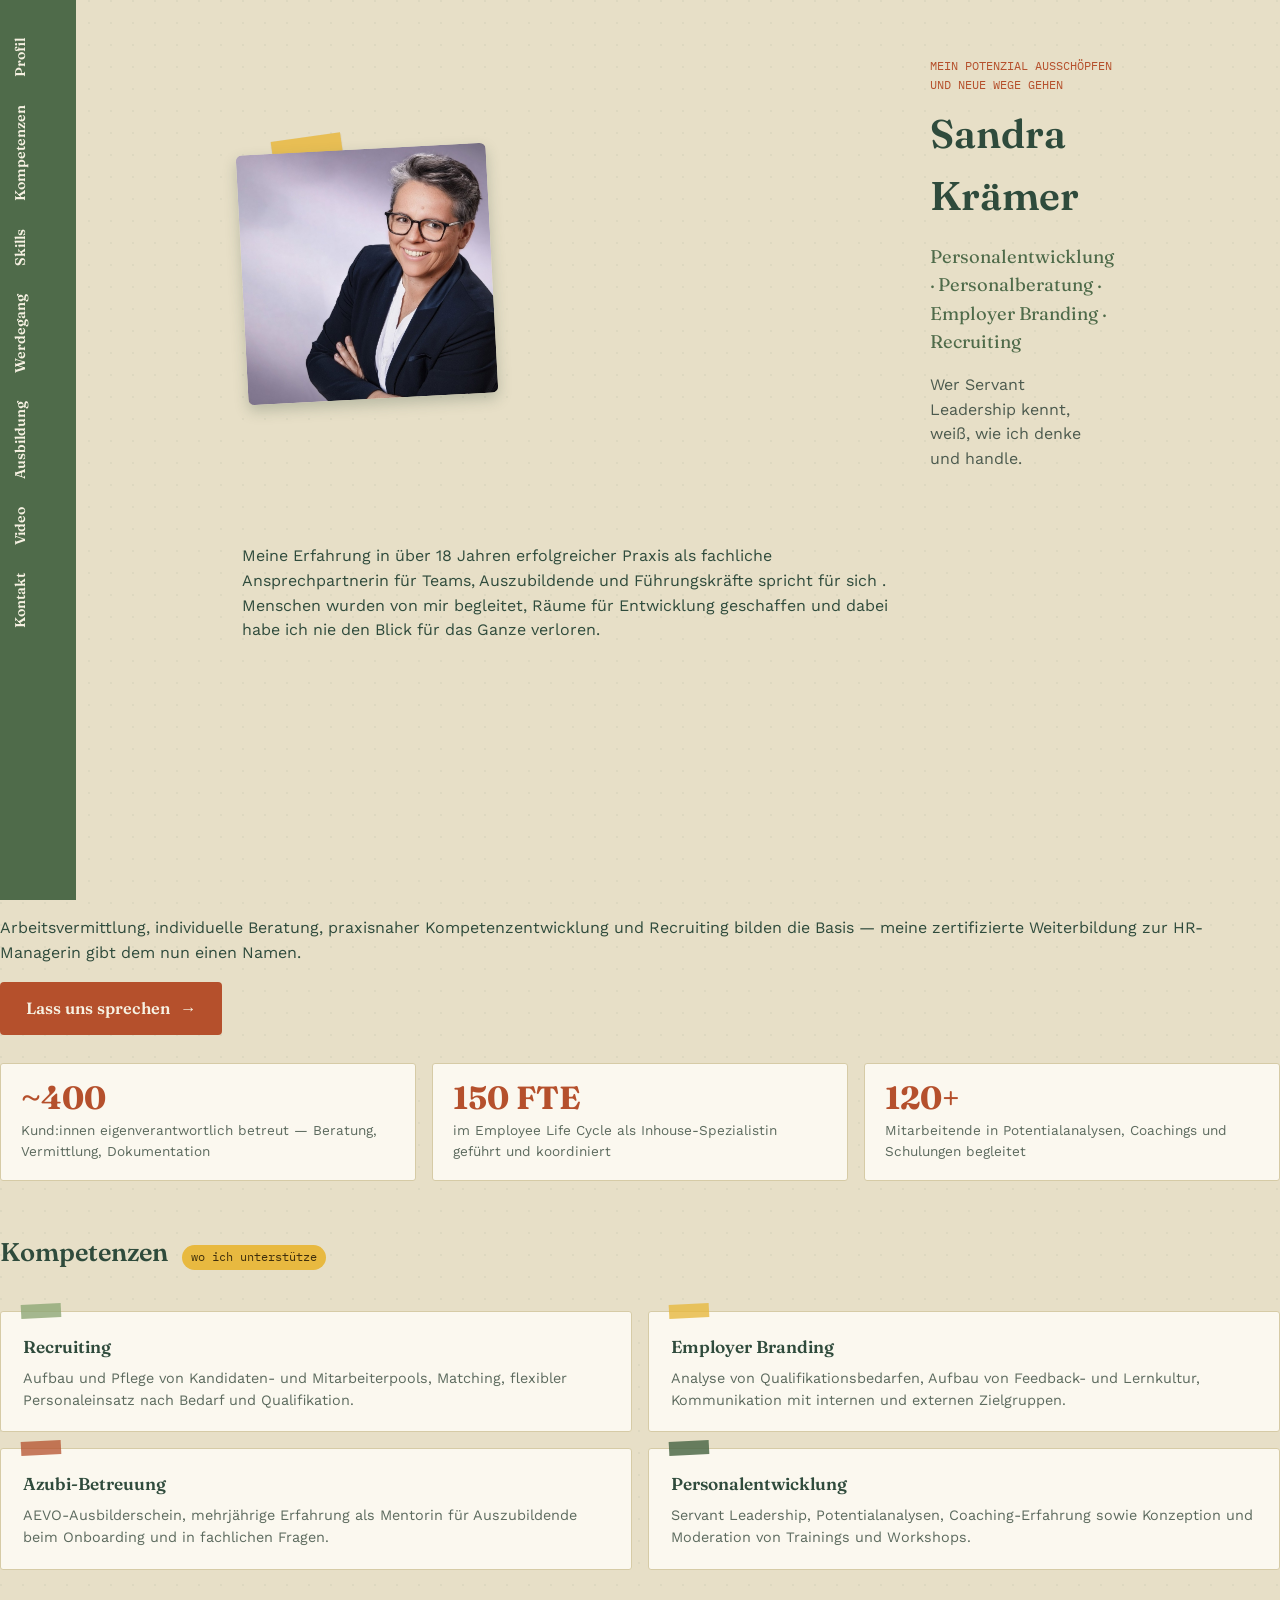
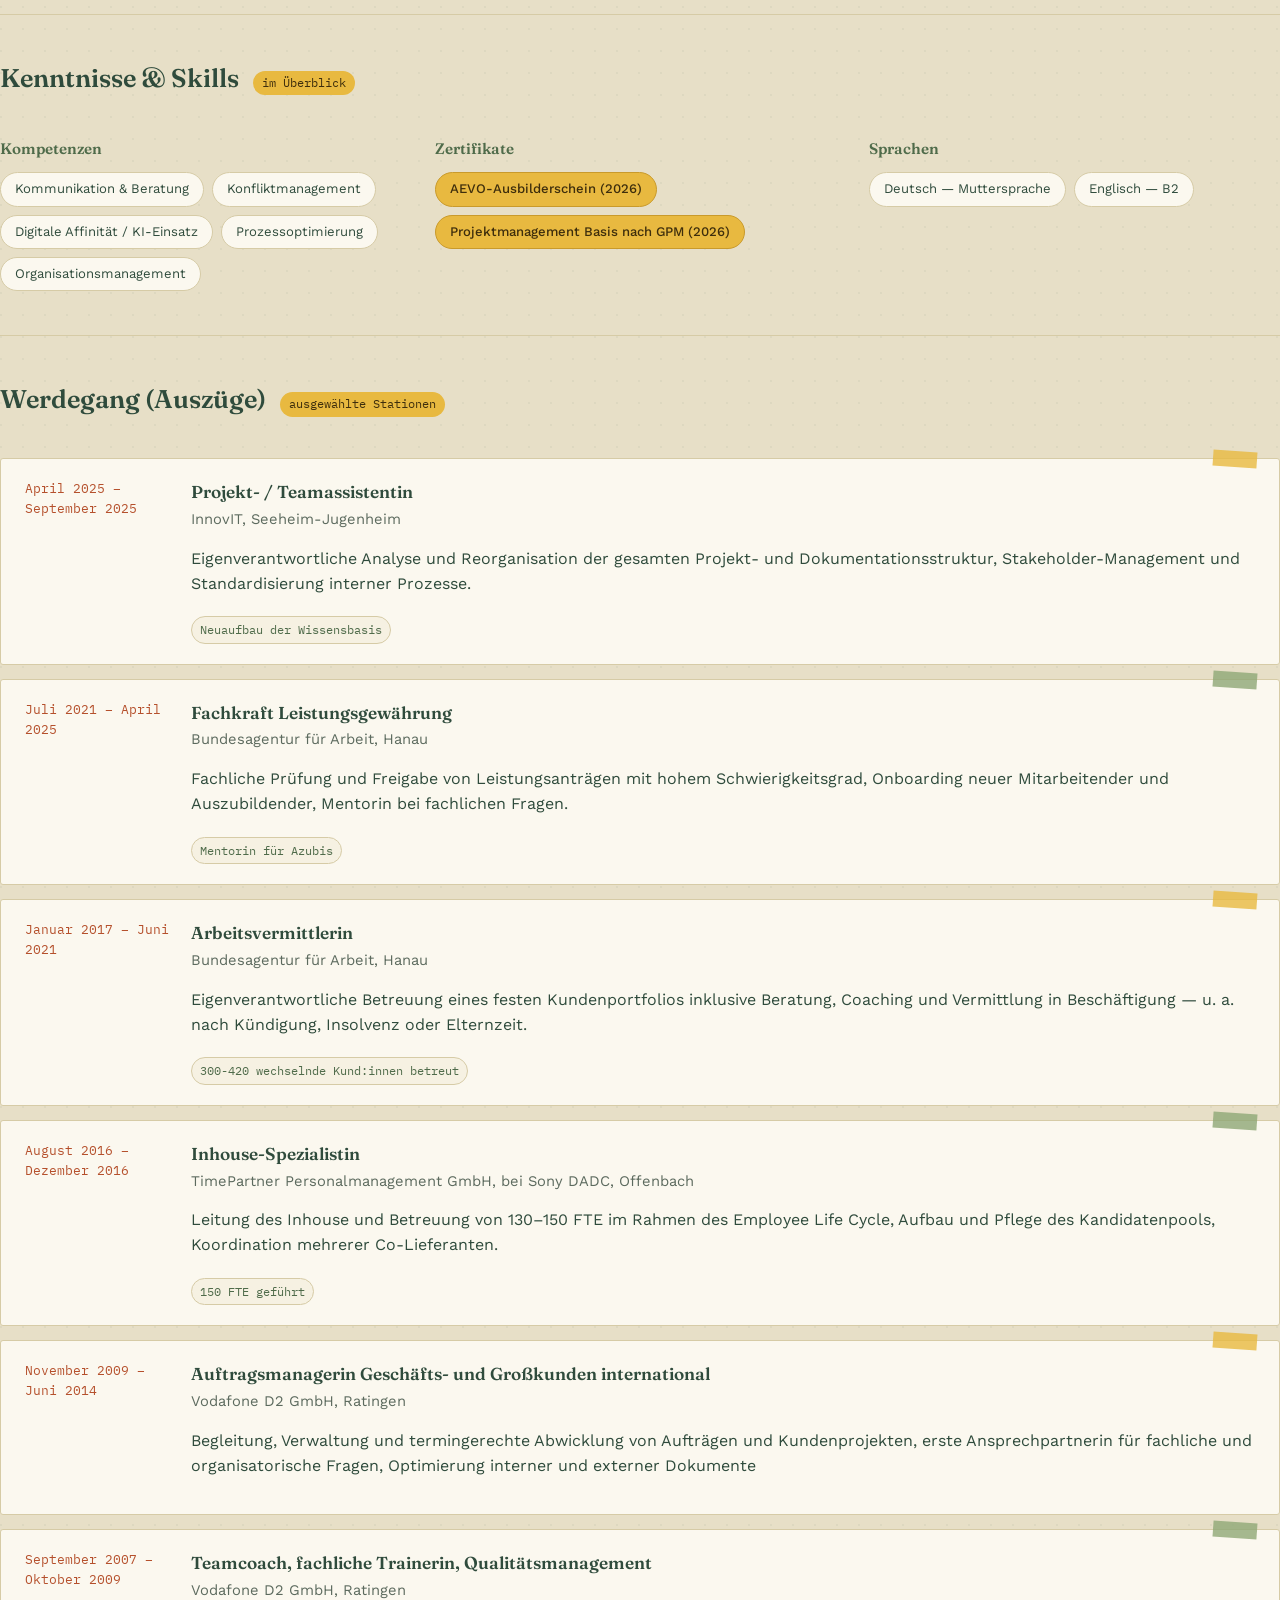
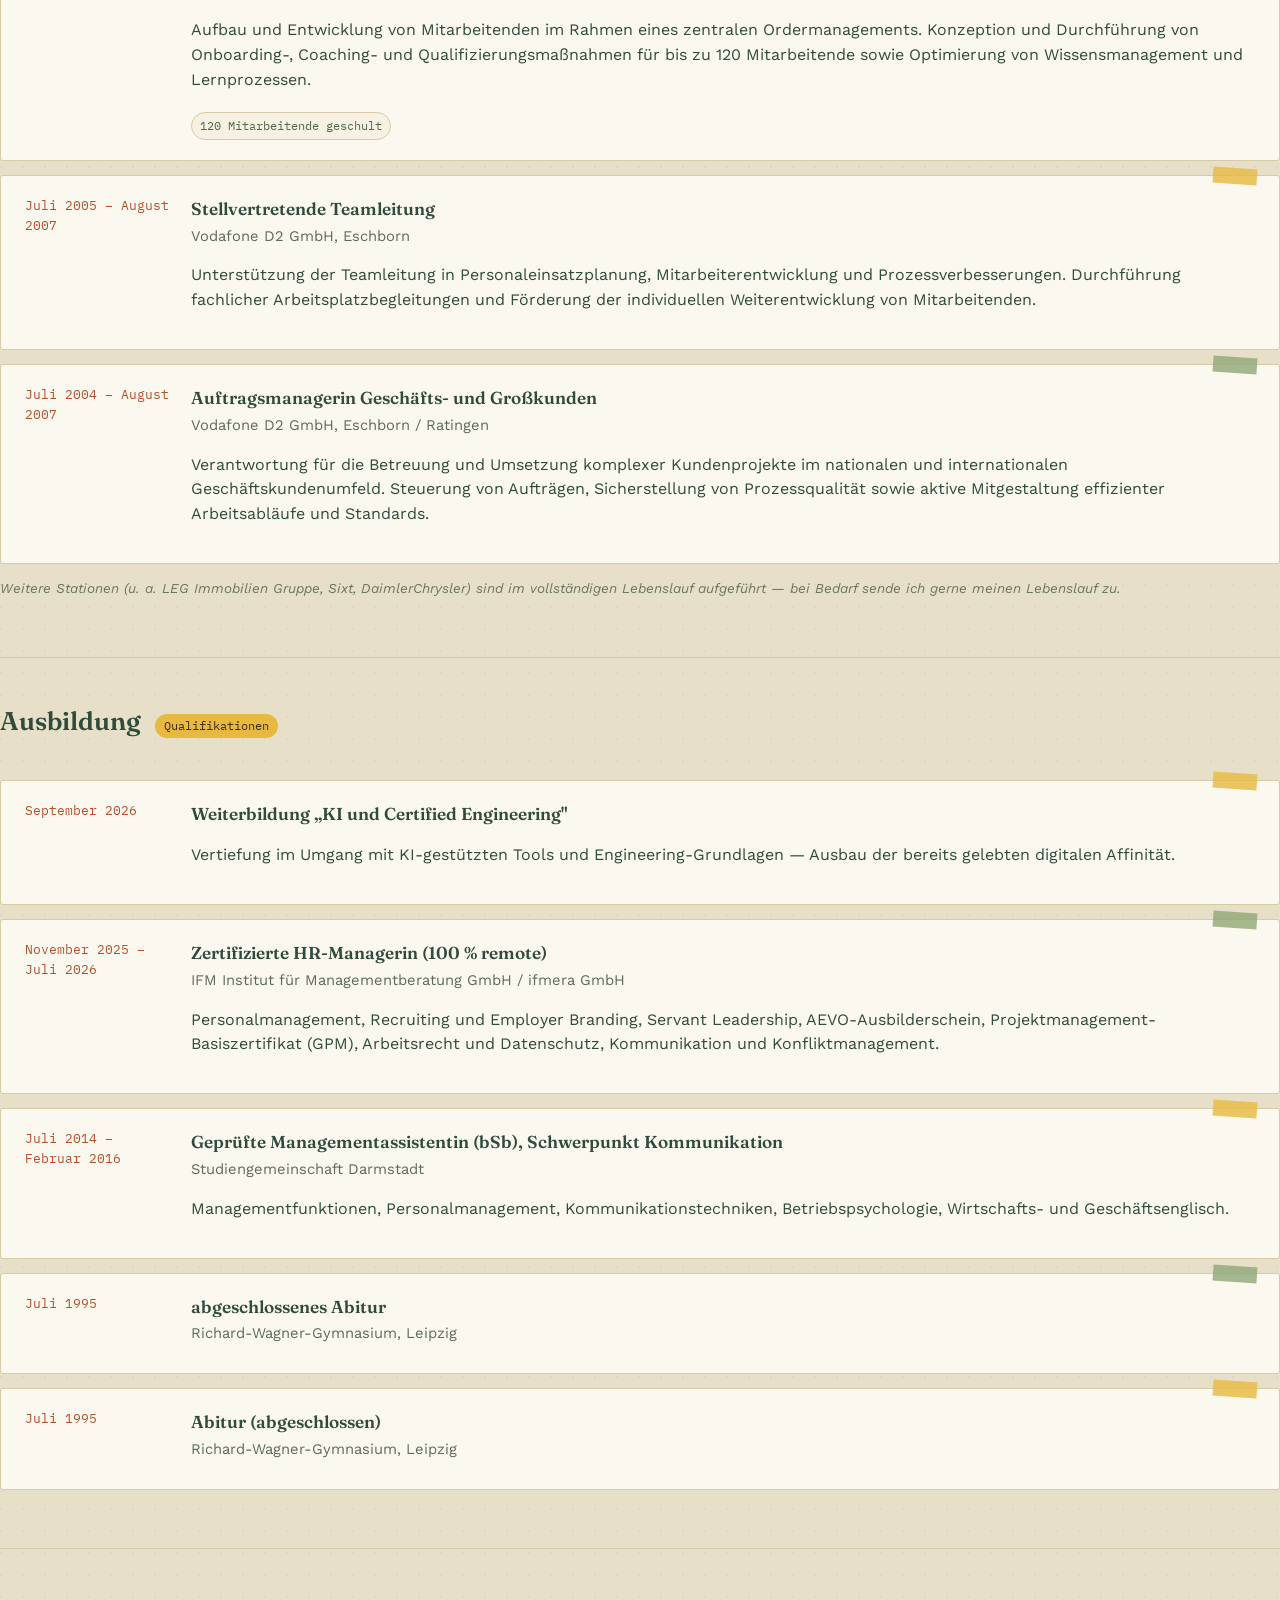
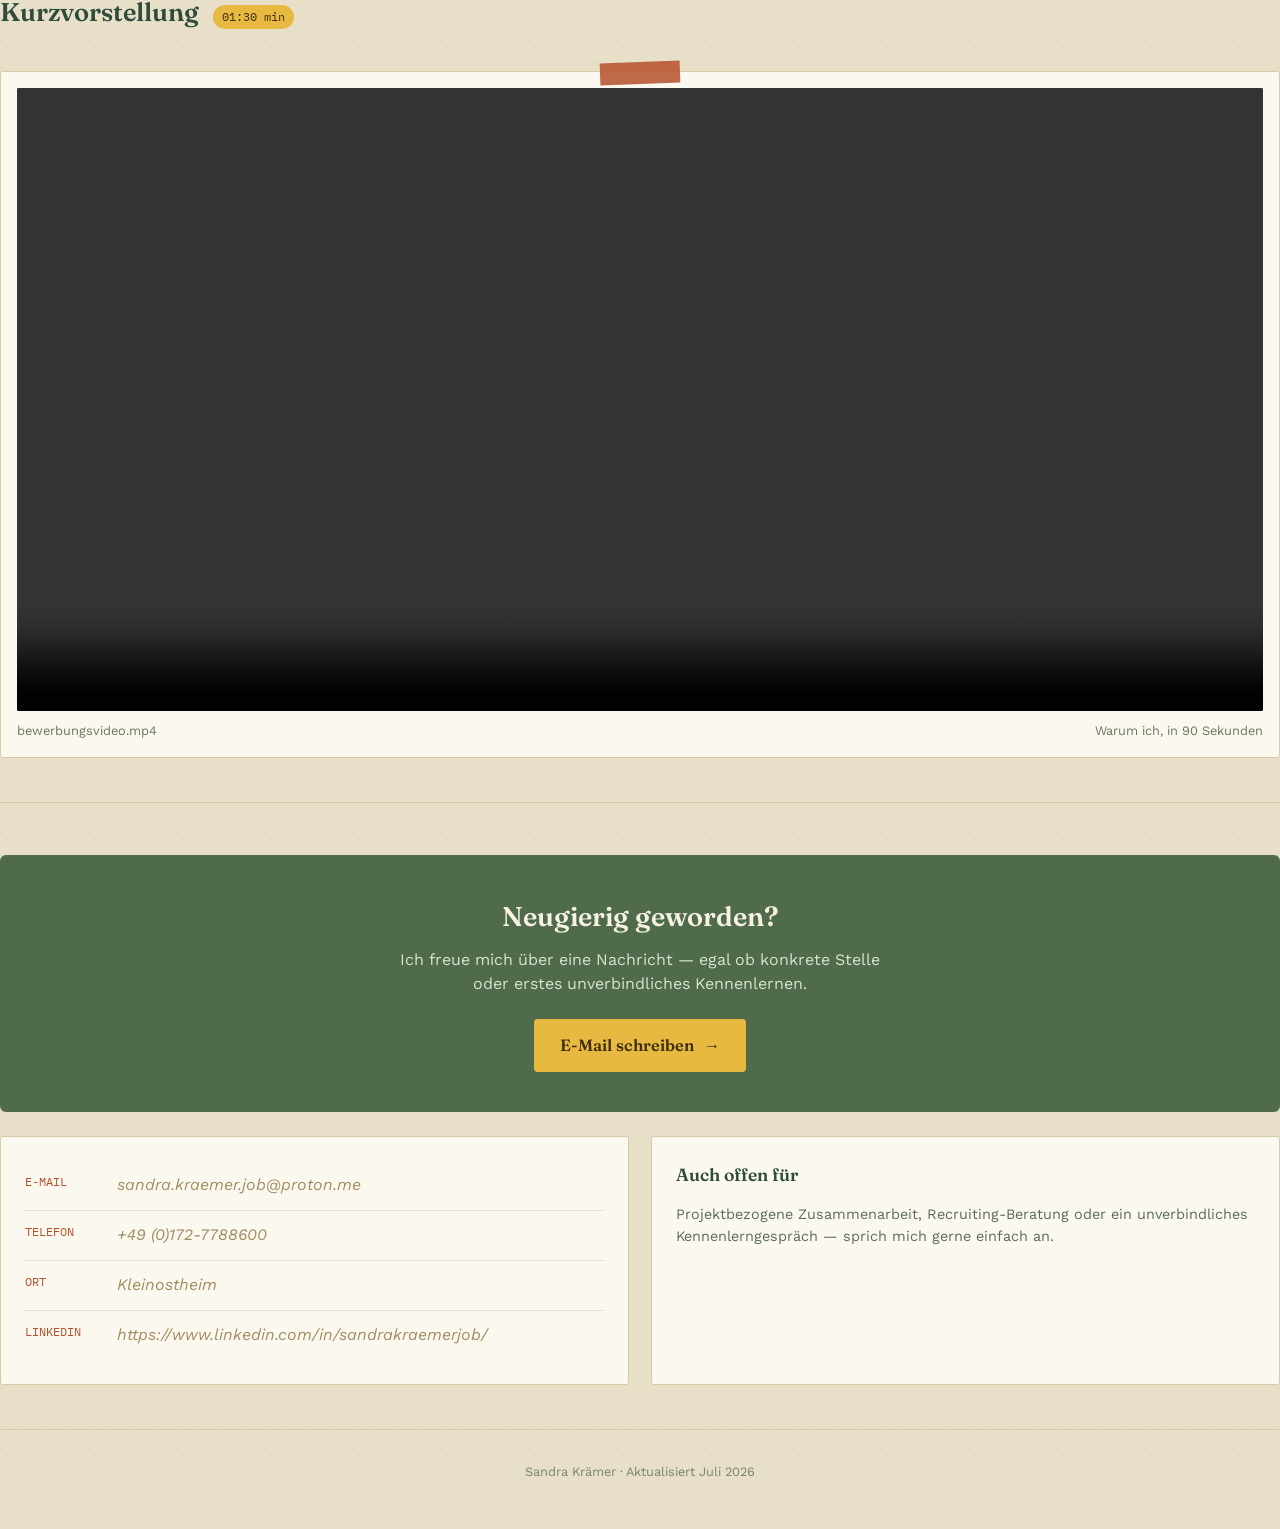
==== index.html @ 9c1e82e3 "Fix duplicate paragraph in index.html Removed duplicate paragraph about Servant Leadership." ====
<!DOCTYPE html>
<html lang="de">
<head>
<meta charset="UTF-8">
<meta name="viewport" content="width=device-width, initial-scale=1.0">
<title>Sandra Krämer — Recruiting & Employer Branding</title>
<!--
  ANLEITUNG ZUM ANPASSEN
  ======================
  1. Suche nach "Sandra Kr." und ersetze es durch deinen vollständigen Namen (im Lebenslauf stand nur der Kurzname aus den Dateieigenschaften).
  2. Suche nach [PLATZHALTER] Kommentaren — dort fehlen Angaben, die im Lebenslauf nicht enthalten waren (E-Mail, Telefon, Ort, LinkedIn).
  3. Dein Foto: ersetze im Abschnitt "FOTO" das Kürzel-Oval durch <img src="foto.jpg"> und lade dein Foto ins Repo hoch.
  4. Dein Video: lege eine Datei "bewerbungsvideo.mp4" im selben Ordner an und verlinke sie im Abschnitt "VIDEO".
  5. Werdegang/Ausbildung: aktuell sind die letzten Stationen eingetragen — ergänze/kürze nach Bedarf,
     Kopiervorlage ist der jeweils letzte <div class="entry">-Block.
-->
<link rel="preconnect" href="https://fonts.googleapis.com">
<link rel="preconnect" href="https://fonts.gstatic.com" crossorigin>
<link href="https://fonts.googleapis.com/css2?family=Fraunces:opsz,wght@9..144,500;9..144,600;9..144,700;9..144,800&family=Work+Sans:wght@400;500;600&family=IBM+Plex+Mono:wght@400;500&display=swap" rel="stylesheet">
<style>
  :root{
    --beige: #E7DFC7;
    --beige-light: #F6F1E2;
    --card: #FBF8EF;
    --ink: #2F4B3C;
    --green: #4F6B4A;
    --moss: #8FA876;
    --yellow: #E8B940;
    --yellow-dark: #C99A2B;
    --rust: #B5502C;
    --line: #D6CBA6;
    --radius: 3px;
  }
  *{box-sizing:border-box;}
  html{scroll-behavior:smooth;}
  @media (prefers-reduced-motion: reduce){
    html{scroll-behavior:auto;}
    *{animation-duration:0.01ms !important; transition-duration:0.01ms !important;}
  }
  body{
    margin:0;
    background:var(--beige);
    color:var(--ink);
    font-family:'Work Sans', sans-serif;
    line-height:1.55;
    background-image:radial-gradient(circle at 1px 1px, rgba(47,75,60,0.05) 1px, transparent 0);
    background-size:22px 22px;
  }
  h1,h2,h3{ font-family:'Fraunces', serif; margin:0 0 0.4em 0; font-weight:600; }
  .mono{ font-family:'IBM Plex Mono', monospace; letter-spacing:0.02em; }
  a{ color:var(--green); }
  :focus-visible{ outline:3px solid var(--yellow-dark); outline-offset:2px; }

  .layout{ display:grid; grid-template-columns:76px 1fr; min-height:100vh; }
  @media (max-width:720px){
    .layout{ grid-template-columns:1fr; }
    .sidenav{ flex-direction:row; writing-mode:horizontal-tb; width:100%; height:auto; padding:12px 16px; overflow-x:auto; position:static;}
    .sidenav a{ writing-mode:horizontal-tb; padding:8px 14px; }
  }

  .sidenav{
    background:var(--green); display:flex; flex-direction:column; align-items:stretch;
    padding:24px 0; position:sticky; top:0; height:100vh;
  }
  .sidenav a{
    writing-mode:vertical-rl; text-orientation:mixed; transform:rotate(180deg);
    color:var(--beige-light); text-decoration:none; font-family:'Fraunces', serif;
    font-weight:600; font-size:0.88rem; padding:14px 10px; border-left:4px solid transparent;
    transition:border-color 0.15s ease, background 0.15s ease;
  }
  .sidenav a:hover{ border-left-color:var(--yellow); background:rgba(255,255,255,0.06); }

  main{ max-width:920px; margin:0 auto; padding:0 24px; }

  /* ===== HERO ===== */
  .hero{
    padding:56px 0 36px 0; display:grid; grid-template-columns:auto 1fr; gap:36px;
    align-items:center; position:relative;
  }
  .photo-wrap{ position:relative; flex-shrink:0; }
  .avatar{
    width:250px; height:250px; border-radius:6px;
    background:linear-gradient(135deg, var(--moss), var(--green)); color:var(--beige-light);
    display:flex; align-items:center; justify-content:center; font-family:'Fraunces', serif;
    font-size:2.1rem; font-weight:700; box-shadow:0 6px 14px rgba(47,75,60,0.25); transform:rotate(-3deg);
  }
  .tape{
    position:absolute; width:70px; height:24px; background:var(--yellow); opacity:0.85;
    top:-12px; left:30px; transform:rotate(-8deg); box-shadow:0 1px 2px rgba(0,0,0,0.15);
  }
  .hero-text .eyebrow{
    font-family:'IBM Plex Mono', monospace; font-size:0.78rem; text-transform:uppercase;
    color:var(--rust); display:block; margin-bottom:8px;
  }
  .hero-text h1{ font-size:2.5rem; color:var(--ink); }
  .hero-text .role{
    font-family:'Fraunces', serif; font-size:1.15rem; color:var(--green); margin-bottom:10px;
  }
  .hero-text p{ max-width:52ch; color:#4C5A4E; margin-bottom:20px; }

  .cta-btn{
    display:inline-flex; align-items:center; gap:10px;
    background:var(--rust); color:var(--beige-light); text-decoration:none;
    padding:14px 26px; border-radius:4px; font-weight:600; font-family:'Fraunces', serif;
    font-size:1.02rem; transition:background 0.15s ease, transform 0.15s ease;
  }
  .cta-btn:hover{ background:#96401F; transform:translateY(-2px); }
  .cta-btn .arrow{ transition:transform 0.15s ease; }
  .cta-btn:hover .arrow{ transform:translateX(3px); }

  /* ===== HIGHLIGHT STRIP ===== */
  .highlights{
    display:grid; grid-template-columns:repeat(3,1fr); gap:16px;
    padding:28px 0 8px 0;
  }
  @media (max-width:640px){ .highlights{ grid-template-columns:1fr; } }
  .highlight{
    background:var(--card); border:1px solid var(--line); border-radius:var(--radius);
    padding:18px 20px; text-align:left;
  }
  .highlight .num{
    font-family:'Fraunces', serif; font-size:2rem; font-weight:700; color:var(--rust); line-height:1;
  }
  .highlight .desc{ font-size:0.85rem; color:#5C6A5E; margin-top:6px; }

  section{ padding:44px 0; border-top:1px solid var(--line); }
  section:first-of-type{ border-top:none; }
  .section-head{ display:flex; align-items:baseline; gap:14px; margin-bottom:28px; }
  .section-head h2{ font-size:1.6rem; color:var(--ink); }
  .section-head .tag{
    font-family:'IBM Plex Mono', monospace; font-size:0.75rem; background:var(--yellow);
    color:#3E2E0C; padding:3px 9px; border-radius:20px;
  }

  /* ===== KOMPETENZEN ===== */
  .kompetenz-grid{ display:grid; grid-template-columns:repeat(2,1fr); gap:16px; }
  @media (max-width:640px){ .kompetenz-grid{ grid-template-columns:1fr; } }
  .komp-card{
    background:var(--card); border:1px solid var(--line); border-radius:var(--radius);
    padding:22px 22px 20px 22px; position:relative;
  }
  .komp-card::before{
    content:""; position:absolute; top:-8px; left:20px; width:40px; height:14px;
    background:var(--moss); opacity:0.8; transform:rotate(-3deg);
  }
  .komp-card:nth-child(2)::before{ background:var(--yellow); }
  .komp-card:nth-child(3)::before{ background:var(--rust); opacity:0.75; }
  .komp-card:nth-child(4)::before{ background:var(--green); opacity:0.85; }
  .komp-card h3{ font-size:1.08rem; color:var(--ink); margin-bottom:6px; }
  .komp-card p{ font-size:0.9rem; color:#5C6A5E; margin:0; }

  /* ===== SKILLS ===== */
  .skills-grid{ display:grid; grid-template-columns:repeat(3,1fr); gap:24px; }
  @media (max-width:720px){ .skills-grid{ grid-template-columns:1fr; } }
  .skills-col-title{
    font-size:0.95rem; color:var(--green); margin-bottom:12px;
  }
  .pill-row{ display:flex; flex-wrap:wrap; gap:8px; }
  .pill{
    background:var(--card); border:1px solid var(--line); border-radius:20px;
    padding:6px 14px; font-size:0.82rem; color:var(--ink);
  }
  .pill-accent{
    background:var(--yellow); border-color:var(--yellow-dark); color:#3E2E0C; font-weight:500;
  }

  /* ===== WERDEGANG / AUSBILDUNG ===== */
  .entry{
    background:var(--card); border:1px solid var(--line); border-radius:var(--radius);
    padding:20px 24px; margin-bottom:14px; position:relative;
    display:grid; grid-template-columns:150px 1fr; gap:16px;
  }
  .entry::before{
    content:""; position:absolute; top:-8px; right:22px; width:44px; height:16px;
    background:var(--moss); opacity:0.8; transform:rotate(4deg);
  }
  .entry:nth-child(even)::before{ background:var(--yellow); }
  .entry .date{ font-family:'IBM Plex Mono', monospace; font-size:0.8rem; color:var(--rust); }
  .entry h3{ font-size:1.08rem; margin-bottom:2px; color:var(--ink); }
  .entry .place{ color:#5C6A5E; font-size:0.92rem; margin-bottom:8px; }
  .entry .impact{
    display:inline-block; margin-top:4px; font-family:'IBM Plex Mono', monospace;
    font-size:0.78rem; background:var(--beige-light); border:1px solid var(--line);
    padding:3px 8px; border-radius:20px; color:var(--green);
  }
  .werdegang-note{
    font-size:0.85rem; color:#6B7660; font-style:italic; margin-top:6px;
  }
  @media (max-width:560px){ .entry{ grid-template-columns:1fr; } }

  /* ===== VIDEO ===== */
  .video-frame{
    background:var(--card); border:1px solid var(--line); padding:16px;
    border-radius:var(--radius); position:relative;
  }
  .video-frame::before{
    content:""; position:absolute; top:-10px; left:50%; transform:translateX(-50%) rotate(-2deg);
    width:80px; height:22px; background:var(--rust); opacity:0.85;
  }
  .video-frame video{ width:100%; display:block; border-radius:2px; background:#20301F; }
  .video-caption{ display:flex; justify-content:space-between; font-size:0.8rem; color:#6B7660; margin-top:10px; }

  /* ===== CTA BANNER ===== */
  .cta-banner{
    background:var(--green); color:var(--beige-light); border-radius:6px;
    padding:40px 32px; text-align:center; margin:8px 0;
  }
  .cta-banner h2{ color:var(--beige-light); font-size:1.7rem; }
  .cta-banner p{ color:#D9E3D4; max-width:52ch; margin:0 auto 22px auto; }
  .cta-banner .cta-btn{ background:var(--yellow); color:#3E2E0C; }
  .cta-banner .cta-btn:hover{ background:var(--yellow-dark); }

  /* ===== KONTAKT ===== */
  .kontakt-wrap{ display:grid; grid-template-columns:1fr 1fr; gap:22px; }
  @media (max-width:640px){ .kontakt-wrap{ grid-template-columns:1fr; } }
  .kontakt-card{ background:var(--card); border:1px solid var(--line); padding:24px; border-radius:var(--radius); }
  .kontakt-list{ list-style:none; padding:0; margin:0; }
  .kontakt-list li{ display:flex; gap:12px; padding:12px 0; border-bottom:1px dotted var(--line); }
  .kontakt-list li:last-child{ border-bottom:none; }
  .kontakt-list .label{
    font-family:'IBM Plex Mono', monospace; font-size:0.72rem; color:var(--rust);
    text-transform:uppercase; min-width:80px;
  }
  .kontakt-list .fehlt{ color:#A08E60; font-style:italic; }

  footer{ text-align:center; padding:32px 24px 48px 24px; color:#7A8570; font-size:0.8rem; border-top:1px solid var(--line); }
</style>
</head>
<body>

<div class="layout">
  <nav class="sidenav">
    <a href="#profil">Profil</a>
    <a href="#kompetenzen">Kompetenzen</a>
    <a href="#skills">Skills</a>
    <a href="#werdegang">Werdegang</a>
    <a href="#ausbildung">Ausbildung</a>
    <a href="#video">Video</a>
    <a href="#kontakt">Kontakt</a>
  </nav>

  <main>
    <header class="hero" id="profil">
      <div class="photo-wrap">
        <div class="tape"></div>
        <!-- FOTO: <img src="foto.jpg" class="avatar" style="object-fit:cover;"> -->
        <img src="foto.jpg" class="avatar" style="object-fit:cover;">
      </div>
      <div class="hero-text">
        <span class="eyebrow">Mein Potenzial ausschöpfen und neue Wege gehen</span>
        <h1>Sandra Krämer</h1>
        <!-- [Krämer] -->
        <div class="role">Personalentwicklung · Personalberatung · Employer Branding ·  Recruiting</div>
        <p>Wer Servant Leadership kennt, weiß, wie ich denke und handle.
        </div>
        <p>Meine Erfahrung in über 18 Jahren erfolgreicher Praxis als fachliche Ansprechpartnerin für Teams, Auszubildende und Führungskräfte spricht für sich . Menschen wurden von mir begleitet, Räume für Entwicklung geschaffen und dabei habe ich nie den Blick für das Ganze verloren.
        </div>
        <p>Arbeitsvermittlung, individuelle Beratung, praxisnaher Kompetenzentwicklung und Recruiting bilden die Basis — meine zertifizierte Weiterbildung zur HR-Managerin gibt dem nun einen Namen.</p>
        <a class="cta-btn" href="#kontakt">Lass uns sprechen <span class="arrow">→</span></a>
      </div>
    </header>

    <div class="highlights">
      <div class="highlight">
        <div class="num">~400</div>
        <div class="desc">Kund:innen eigenverantwortlich betreut — Beratung, Vermittlung, Dokumentation</div>
      </div>
      <div class="highlight">
        <div class="num">150 FTE</div>
        <div class="desc">im Employee Life Cycle als Inhouse-Spezialistin geführt und koordiniert</div>
      </div>
      <div class="highlight">
        <div class="num">120+</div>
        <div class="desc">Mitarbeitende in Potentialanalysen, Coachings und Schulungen begleitet</div>
      </div>
    </div>

    <section id="Kompetenzen">
      <div class="section-head">
        <h2>Kompetenzen</h2>
        <span class="tag">wo ich unterstütze</span>
      </div>
      <div class="kompetenz-grid">
        <div class="komp-card">
          <h3>Recruiting</h3>
          <p>Aufbau und Pflege von Kandidaten- und Mitarbeiterpools, Matching, flexibler Personaleinsatz nach Bedarf und Qualifikation.</p>
        </div>
        <div class="komp-card">
          <h3>Employer Branding</h3>
          <p>Analyse von Qualifikationsbedarfen, Aufbau von Feedback- und Lernkultur, Kommunikation mit internen und externen Zielgruppen.</p>
        </div>
        <div class="komp-card">
          <h3>Azubi-Betreuung</h3>
          <p>AEVO-Ausbilderschein, mehrjährige Erfahrung als Mentorin für Auszubildende beim Onboarding und in fachlichen Fragen.</p>
        </div>
        <div class="komp-card">
          <h3>Personalentwicklung</h3>
          <p>Servant Leadership, Potentialanalysen, Coaching-Erfahrung sowie Konzeption und Moderation von Trainings und Workshops.</p>
        </div>
      </div>
    </section>

    <section id="skills">
      <div class="section-head">
        <h2>Kenntnisse &amp; Skills</h2>
        <span class="tag">im Überblick</span>
      </div>
      <div class="skills-grid">
        <div class="skills-col">
          <h3 class="skills-col-title">Kompetenzen</h3>
          <div class="pill-row">
            <span class="pill">Kommunikation &amp; Beratung</span>
            <span class="pill">Konfliktmanagement</span>
            <span class="pill">Digitale Affinität / KI-Einsatz</span>
            <span class="pill">Prozessoptimierung</span>
            <span class="pill">Organisationsmanagement</span>
          </div>
        </div>
        <div class="skills-col">
          <h3 class="skills-col-title">Zertifikate</h3>
          <div class="pill-row">
            <span class="pill pill-accent">AEVO-Ausbilderschein (2026)</span>
            <span class="pill pill-accent">Projektmanagement Basis nach GPM (2026)</span>
          </div>
        </div>
        <div class="skills-col">
          <h3 class="skills-col-title">Sprachen</h3>
          <div class="pill-row">
            <span class="pill">Deutsch — Muttersprache</span>
            <span class="pill">Englisch — B2</span>
          </div>
        </div>
      </div>
    </section>

    <section id="werdegang">
      <div class="section-head">
        <h2>Werdegang (Auszüge)</h2>
        <span class="tag">ausgewählte Stationen</span>
      </div>

      <div class="entry">
        <div class="date">April 2025 – September 2025</div>
        <div>
          <h3>Projekt- / Teamassistentin</h3>
          <div class="place">InnovIT, Seeheim-Jugenheim</div>
          <p>Eigenverantwortliche Analyse und Reorganisation der gesamten Projekt- und Dokumentationsstruktur, Stakeholder-Management und Standardisierung interner Prozesse.</p>
          <span class="impact">Neuaufbau der Wissensbasis</span>
        </div>
      </div>

      <div class="entry">
        <div class="date">Juli 2021 – April 2025</div>
        <div>
          <h3>Fachkraft Leistungsgewährung</h3>
          <div class="place">Bundesagentur für Arbeit, Hanau</div>
          <p>Fachliche Prüfung und Freigabe von Leistungsanträgen mit hohem Schwierigkeitsgrad, Onboarding neuer Mitarbeitender und Auszubildender, Mentorin bei fachlichen Fragen.</p>
          <span class="impact">Mentorin für Azubis</span>
        </div>
      </div>

      <div class="entry">
        <div class="date">Januar 2017 – Juni 2021</div>
        <div>
          <h3>Arbeitsvermittlerin</h3>
          <div class="place">Bundesagentur für Arbeit, Hanau</div>
          <p>Eigenverantwortliche Betreuung eines festen Kundenportfolios inklusive Beratung, Coaching und Vermittlung in Beschäftigung — u. a. nach Kündigung, Insolvenz oder Elternzeit.</p>
          <span class="impact">300-420 wechselnde Kund:innen betreut</span>
        </div>
      </div>

      <div class="entry">
        <div class="date">August 2016 – Dezember 2016</div>
        <div>
          <h3>Inhouse-Spezialistin</h3>
          <div class="place">TimePartner Personalmanagement GmbH, bei Sony DADC, Offenbach</div>
          <p>Leitung des Inhouse und Betreuung von 130–150 FTE im Rahmen des Employee Life Cycle, Aufbau und Pflege des Kandidatenpools, Koordination mehrerer Co-Lieferanten.</p>
          <span class="impact">150 FTE geführt</span>
        </div>
      </div>

      <div class="entry">
        <div class="date">November 2009 – Juni 2014</div>
        <div>
          <h3>Auftragsmanagerin Geschäfts- und Großkunden international</h3>
          <div class="place">Vodafone D2 GmbH, Ratingen</div>
          <p>Begleitung, Verwaltung und termingerechte Abwicklung von Aufträgen und Kundenprojekten, erste Ansprechpartnerin für fachliche und organisatorische Fragen, Optimierung interner und externer Dokumente</p>
        </div>
      </div>

  <div class="entry">
        <div class="date">September 2007 – Oktober 2009</div>
        <div>
          <h3>Teamcoach, fachliche Trainerin, Qualitätsmanagement</h3>
          <div class="place">Vodafone D2 GmbH, Ratingen</div>
          <p>Aufbau und Entwicklung von Mitarbeitenden im Rahmen eines zentralen Ordermanagements. Konzeption und Durchführung von Onboarding-, Coaching- und Qualifizierungsmaßnahmen für bis zu 120 Mitarbeitende sowie Optimierung von Wissensmanagement und Lernprozessen.</p>
          <span class="impact">120 Mitarbeitende geschult</span>
        </div>
      </div>

      <div class="entry">
        <div class="date">Juli 2005 – August 2007</div>
        <div>
          <h3>Stellvertretende Teamleitung</h3>
          <div class="place">Vodafone D2 GmbH, Eschborn</div>
          <p>Unterstützung der Teamleitung in Personaleinsatzplanung, Mitarbeiterentwicklung und Prozessverbesserungen. Durchführung fachlicher Arbeitsplatzbegleitungen und Förderung der individuellen Weiterentwicklung von Mitarbeitenden.</p>
        </div>
      </div>

      <div class="entry">
        <div class="date">Juli 2004 – August 2007</div>
        <div>
          <h3>Auftragsmanagerin Geschäfts- und Großkunden</h3>
          <div class="place">Vodafone D2 GmbH, Eschborn / Ratingen</div>
          <p>Verantwortung für die Betreuung und Umsetzung komplexer Kundenprojekte im nationalen und internationalen Geschäftskundenumfeld. Steuerung von Aufträgen, Sicherstellung von Prozessqualität sowie aktive Mitgestaltung effizienter Arbeitsabläufe und Standards.</p>
        </div>
      </div>

      <p class="werdegang-note">Weitere Stationen (u. a. LEG Immobilien Gruppe, Sixt, DaimlerChrysler) sind im vollständigen Lebenslauf aufgeführt — bei Bedarf sende ich gerne meinen Lebenslauf zu.</p>
    </section>

    <section id="ausbildung">
      <div class="section-head">
        <h2>Ausbildung</h2>
        <span class="tag">Qualifikationen</span>
      </div>

      <div class="entry">
        <div class="date">September 2026</div>
        <div>
          <h3>Weiterbildung „KI und Certified Engineering"</h3>
          <!-- [ifmera GmbH] -->
          <div class="place"></div>
          <p>Vertiefung im Umgang mit KI-gestützten Tools und Engineering-Grundlagen — Ausbau der bereits gelebten digitalen Affinität.</p>
        </div>
      </div>

      <div class="entry">
        <div class="date">November 2025 – Juli 2026</div>
        <div>
          <h3>Zertifizierte HR-Managerin (100 % remote)</h3>
          <div class="place">IFM Institut für Managementberatung GmbH / ifmera GmbH</div>
          <p>Personalmanagement, Recruiting und Employer Branding, Servant Leadership, AEVO-Ausbilderschein, Projektmanagement-Basiszertifikat (GPM), Arbeitsrecht und Datenschutz, Kommunikation und Konfliktmanagement.</p>
        </div>
      </div>

      <div class="entry">
        <div class="date">Juli 2014 – Februar 2016</div>
        <div>
          <h3>Geprüfte Managementassistentin (bSb), Schwerpunkt Kommunikation</h3>
          <div class="place">Studiengemeinschaft Darmstadt</div>
          <p>Managementfunktionen, Personalmanagement, Kommunikationstechniken, Betriebspsychologie, Wirtschafts- und Geschäftsenglisch.</p>
        </div>
      </div>

       <div class="entry">
        <div class="date">Juli 1995</div>
        <div>
          <h3>abgeschlossenes Abitur</h3>
          <div class="place">Richard-Wagner-Gymnasium, Leipzig</div>
        </div>
      </div>
    
      <div class="entry">
        <div class="date">Juli 1995</div>
        <div>
          <h3>Abitur (abgeschlossen)</h3>
          <div class="place">Richard-Wagner-Gymnasium, Leipzig</div>
      </div>
    </section>

    <section id="video">
      <div class="section-head">
        <h2>Kurzvorstellung</h2>
        <span class="tag">01:30 min</span>
      </div>
      <div class="video-frame">
        <!-- VIDEO: lege eine Datei "bewerbungsvideo.mp4" neben diese index.html und passe den Pfad ggf. an -->
        <video controls poster="">
          <source src="bewerbungsvideo.mp4" type="video/mp4">
          Dein Browser unterstützt das Video-Element nicht.
        </video>
        <div class="video-caption">
          <span>bewerbungsvideo.mp4</span>
          <span>Warum ich, in 90 Sekunden</span>
        </div>
      </div>
    </section>

    <section id="kontakt">
      <div class="cta-banner">
        <h2>Neugierig geworden?</h2>
        <p>Ich freue mich über eine Nachricht — egal ob konkrete Stelle oder erstes unverbindliches Kennenlernen.</p>
        <a class="cta-btn" href="mailto:sandra.kraemer.job@proton.me?subject=Kontaktaufnahme%20-%20Recruiting">E-Mail schreiben <span class="arrow">→</span></a>
      </div>

      <div class="kontakt-wrap" style="margin-top:24px;">
        <div class="kontakt-card">
          <ul class="kontakt-list">
            <!-- [PLATZHALTER] Diese Angaben standen nicht im Lebenslauf-Dokument — bitte ergänzen -->
            <li><span class="label">E-Mail</span><span class="fehlt">sandra.kraemer.job@proton.me</span></li>
            <li><span class="label">Telefon</span><span class="fehlt">+49 (0)172-7788600</span></li>
            <li><span class="label">Ort</span><span class="fehlt">Kleinostheim</span></li>
            <li><span class="label">LinkedIn</span><span class="fehlt">https://www.linkedin.com/in/sandrakraemerjob/</span></li>
          </ul>
        </div>
        <div class="kontakt-card">
          <h3 style="font-size:1.1rem;">Auch offen für</h3>
          <p style="color:#5C6A5E; font-size:0.9rem;">Projektbezogene Zusammenarbeit, Recruiting-Beratung oder ein unverbindliches Kennenlerngespräch — sprich mich gerne einfach an.</p>
        </div>
      </div>
    </section>

    <footer>
      Sandra Krämer · Aktualisiert Juli 2026
    </footer>
  </main>
</div>

</body>
</html>
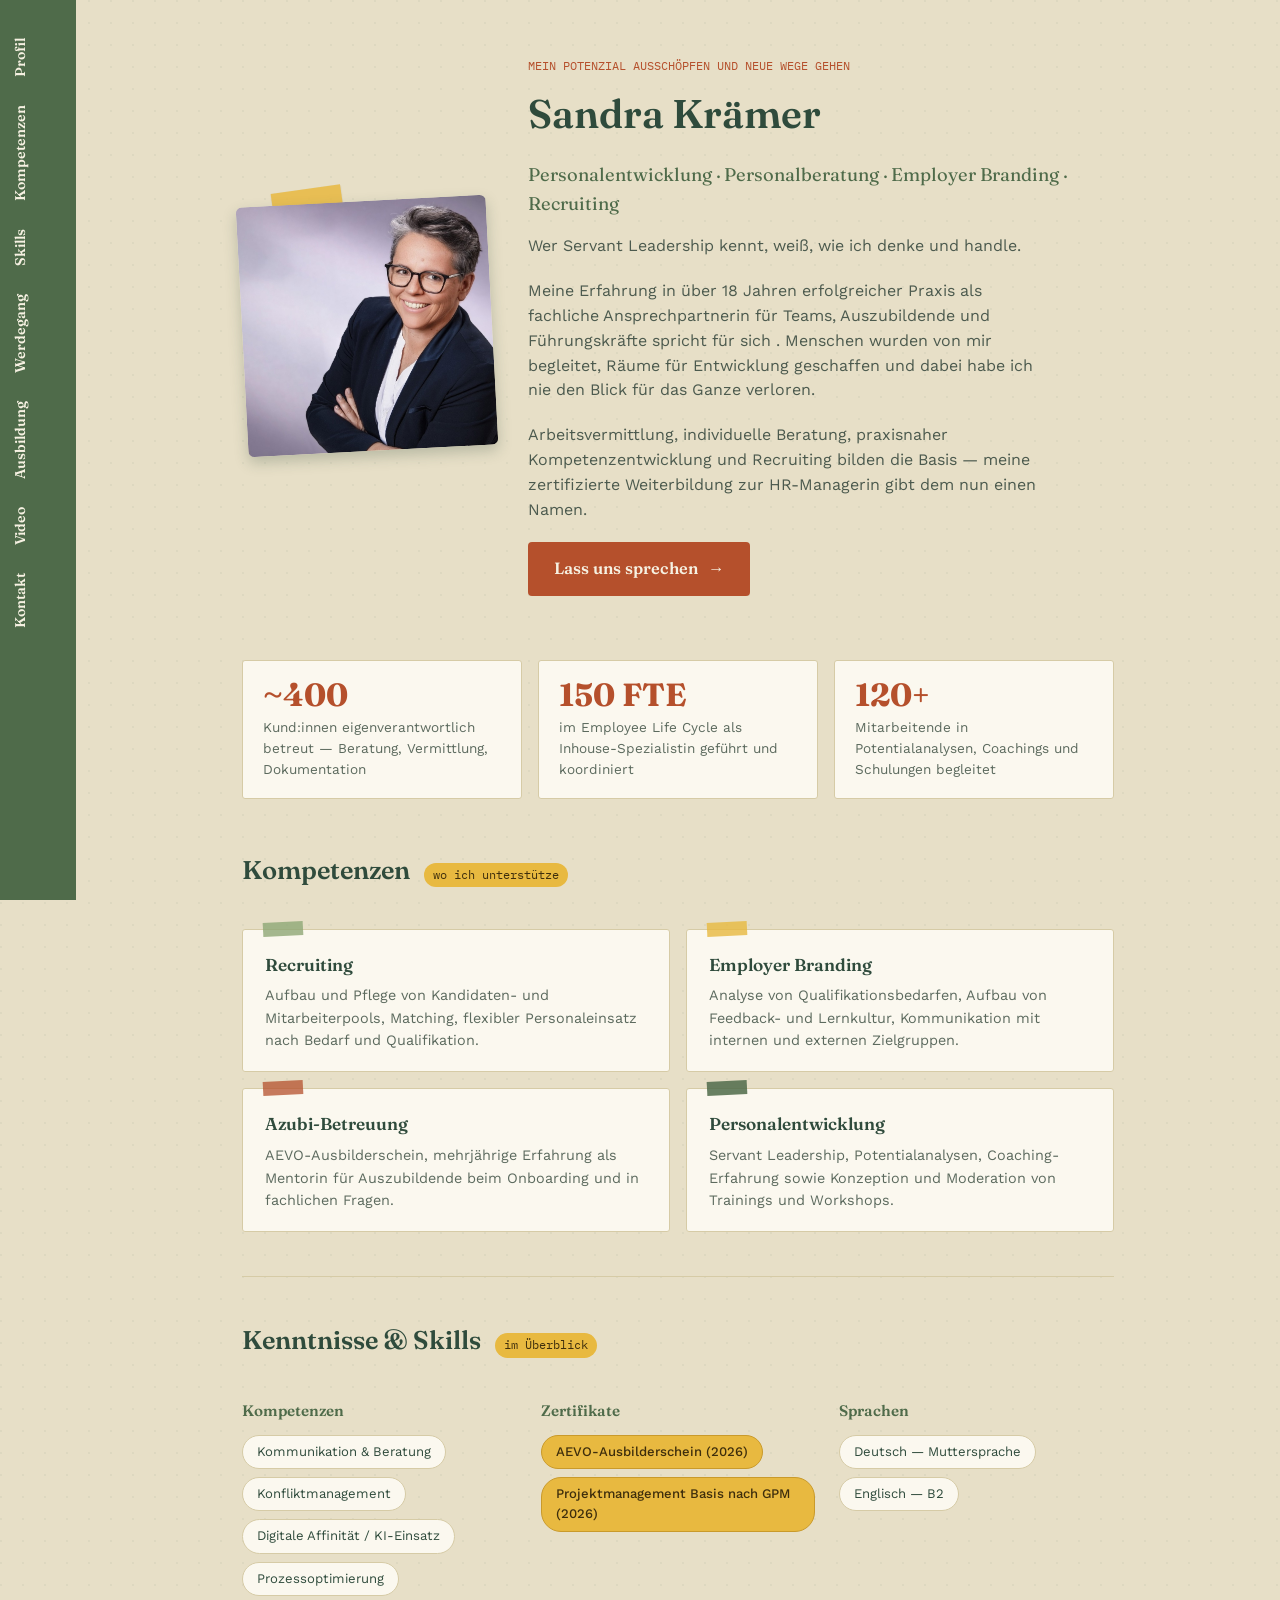
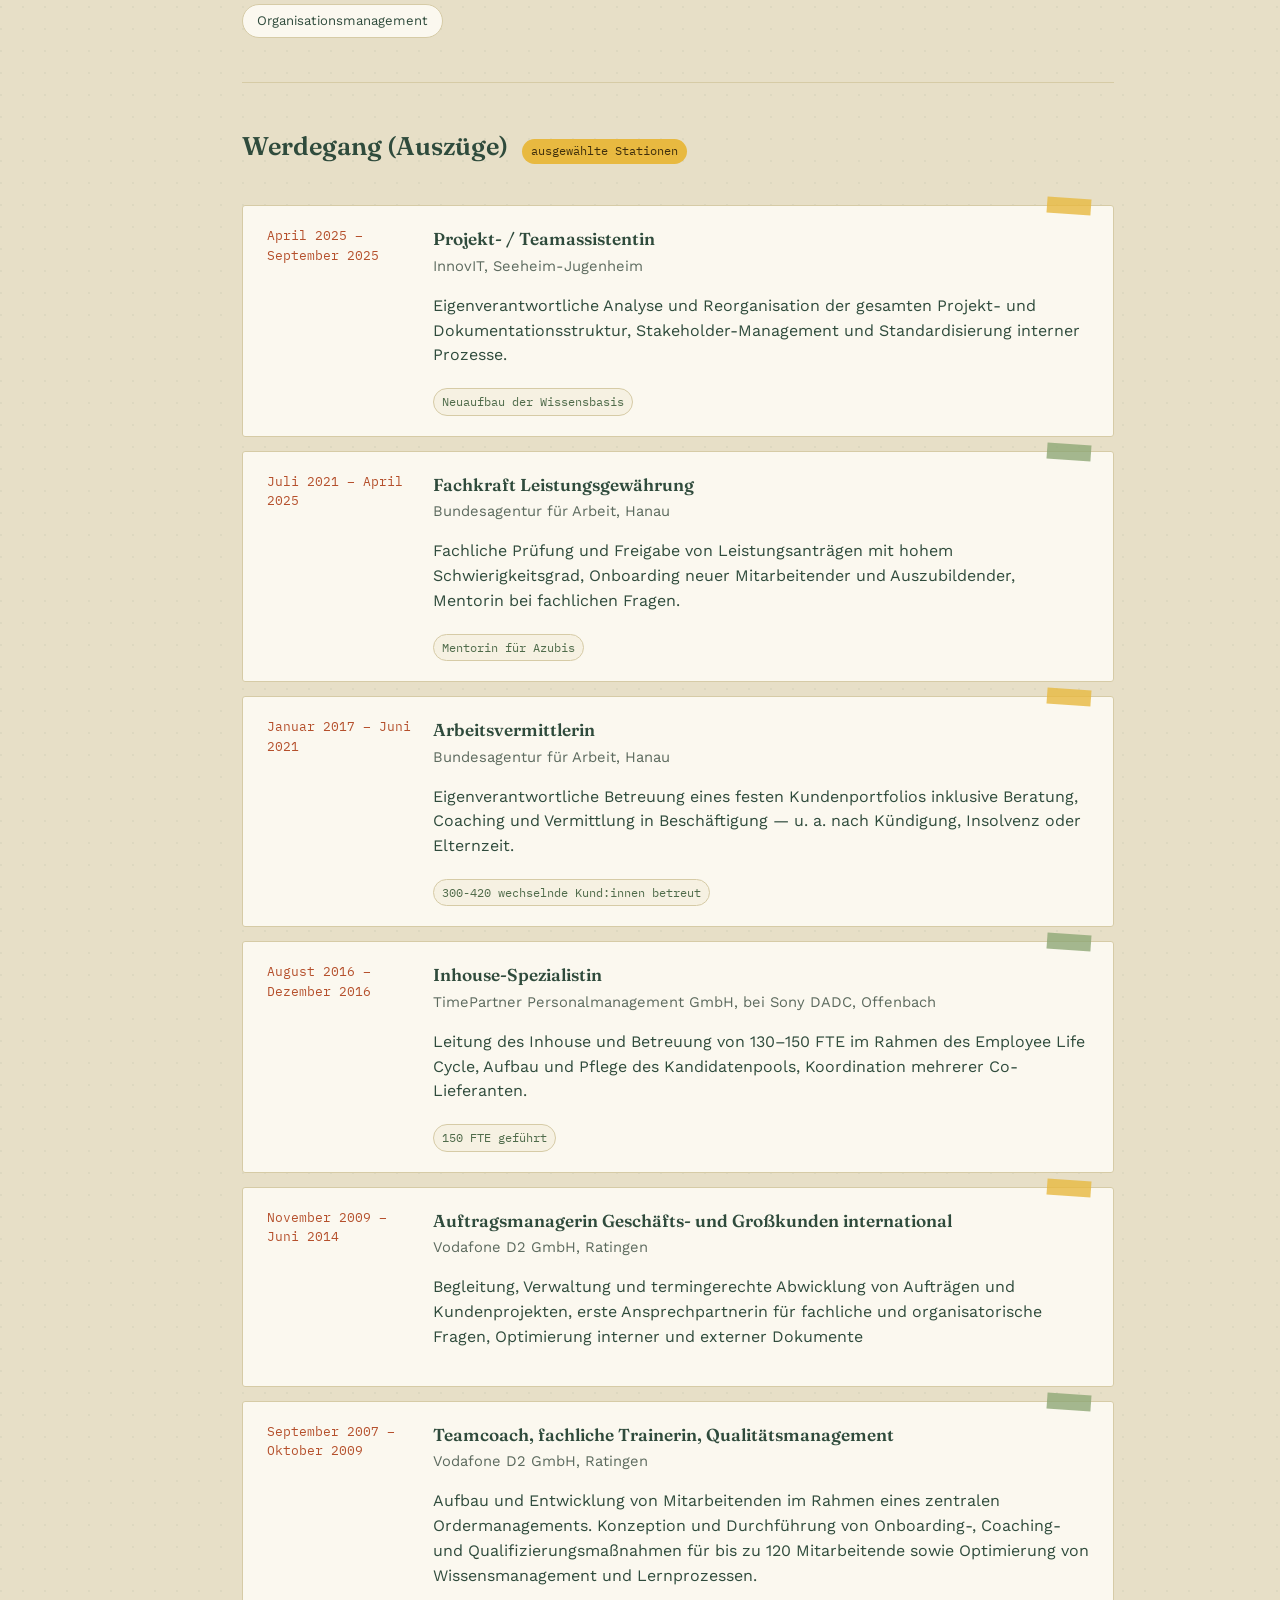
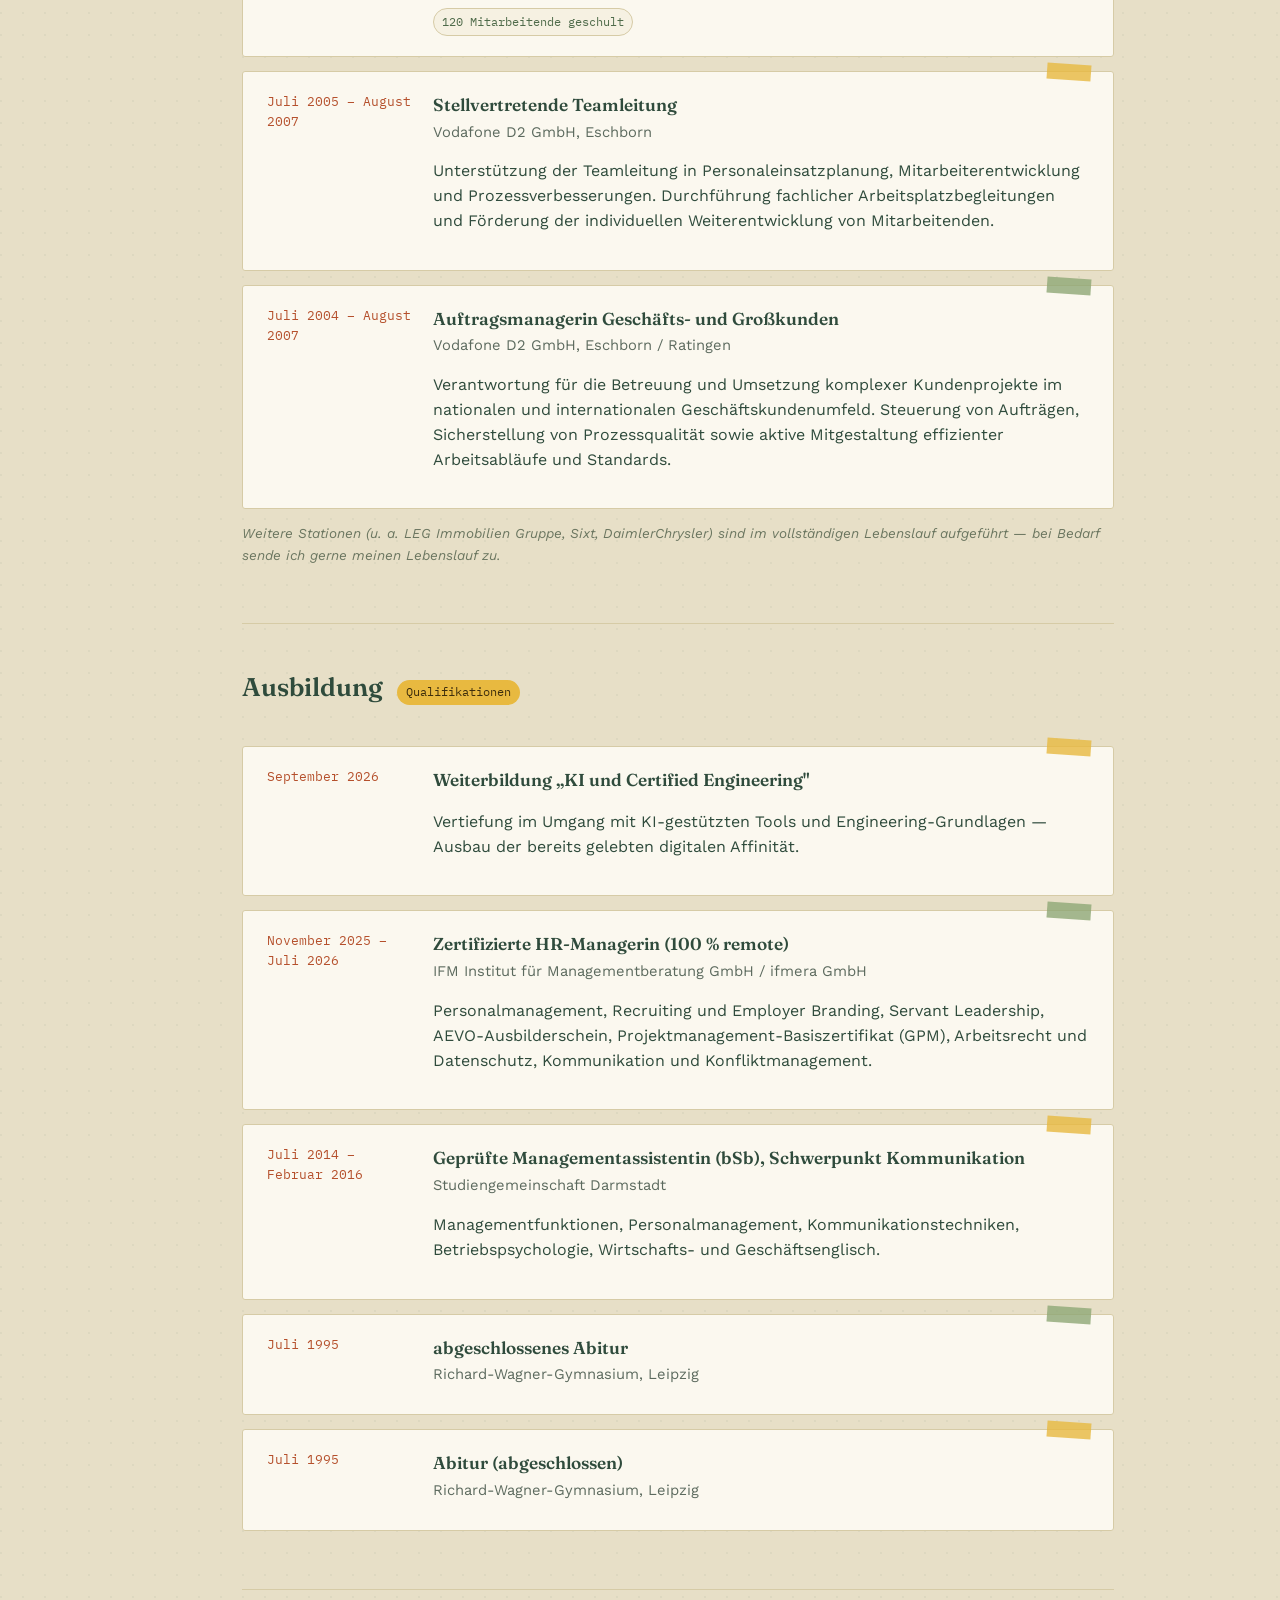
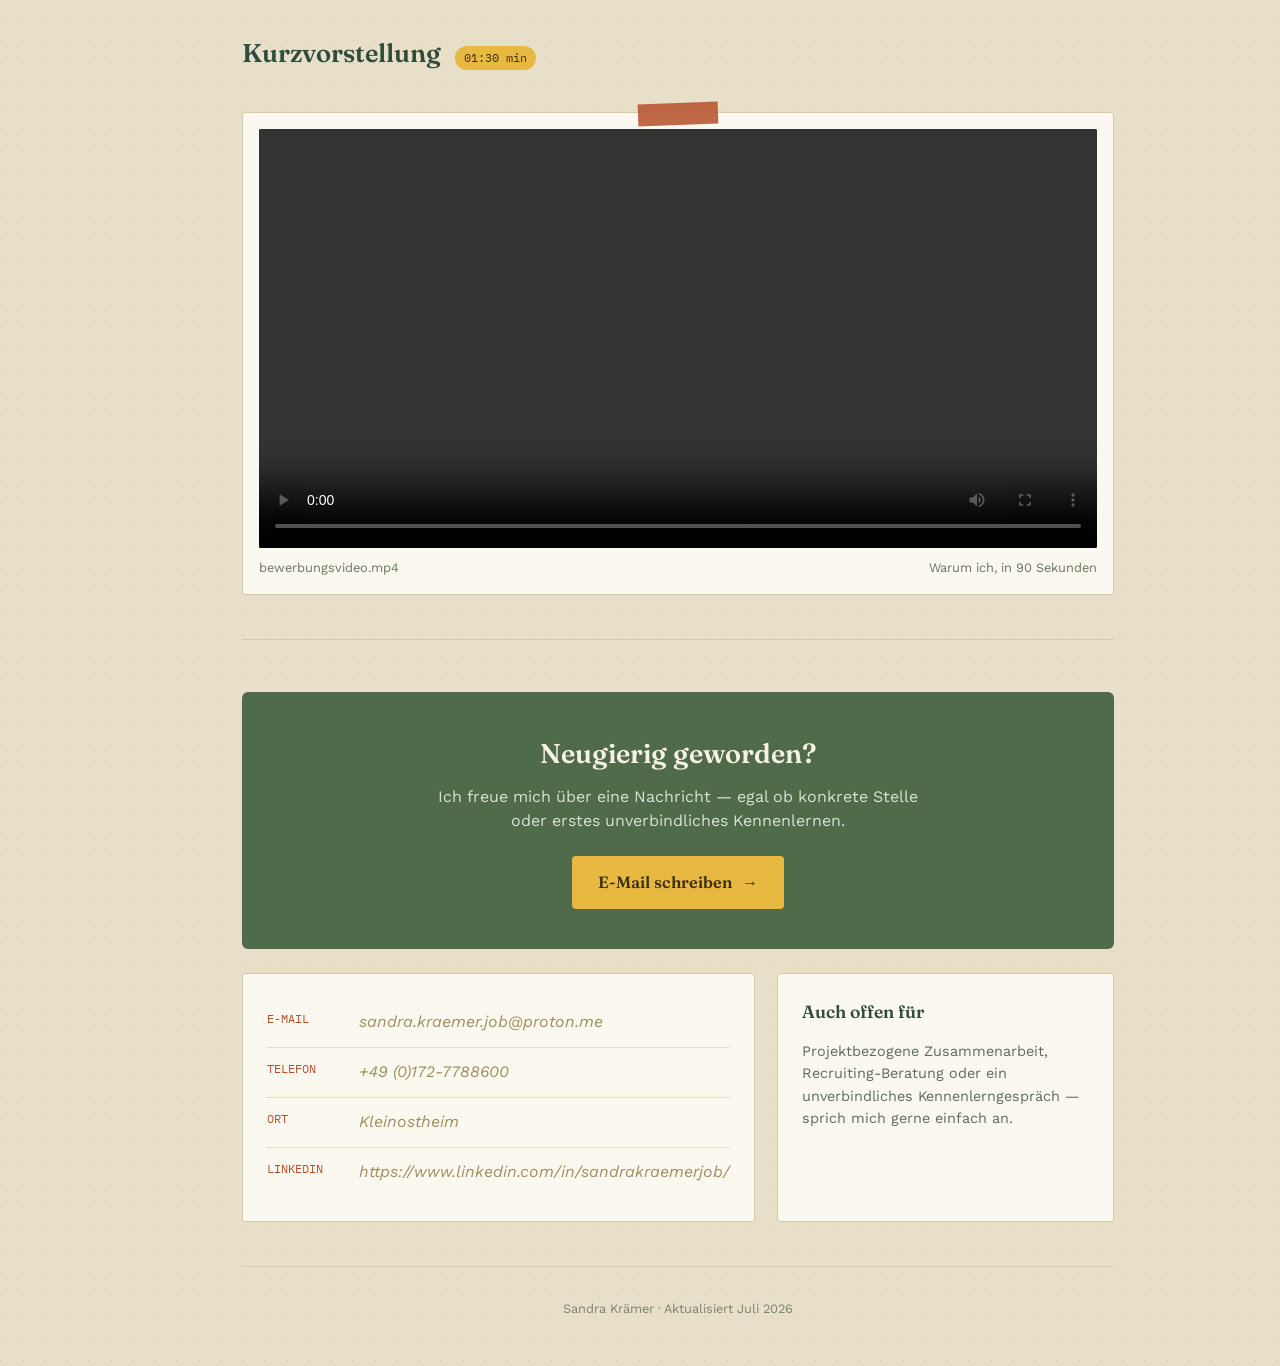
==== commit 4ba6fd00: "Fix HTML structure by removing extra closing divs Removed unnecessary closing div tags in the index." ====
--- a/index.html
+++ b/index.html
@@ -252,9 +252,7 @@
         <!-- [Krämer] -->
         <div class="role">Personalentwicklung · Personalberatung · Employer Branding ·  Recruiting</div>
         <p>Wer Servant Leadership kennt, weiß, wie ich denke und handle.
-        </div>
         <p>Meine Erfahrung in über 18 Jahren erfolgreicher Praxis als fachliche Ansprechpartnerin für Teams, Auszubildende und Führungskräfte spricht für sich . Menschen wurden von mir begleitet, Räume für Entwicklung geschaffen und dabei habe ich nie den Blick für das Ganze verloren.
-        </div>
         <p>Arbeitsvermittlung, individuelle Beratung, praxisnaher Kompetenzentwicklung und Recruiting bilden die Basis — meine zertifizierte Weiterbildung zur HR-Managerin gibt dem nun einen Namen.</p>
         <a class="cta-btn" href="#kontakt">Lass uns sprechen <span class="arrow">→</span></a>
       </div>
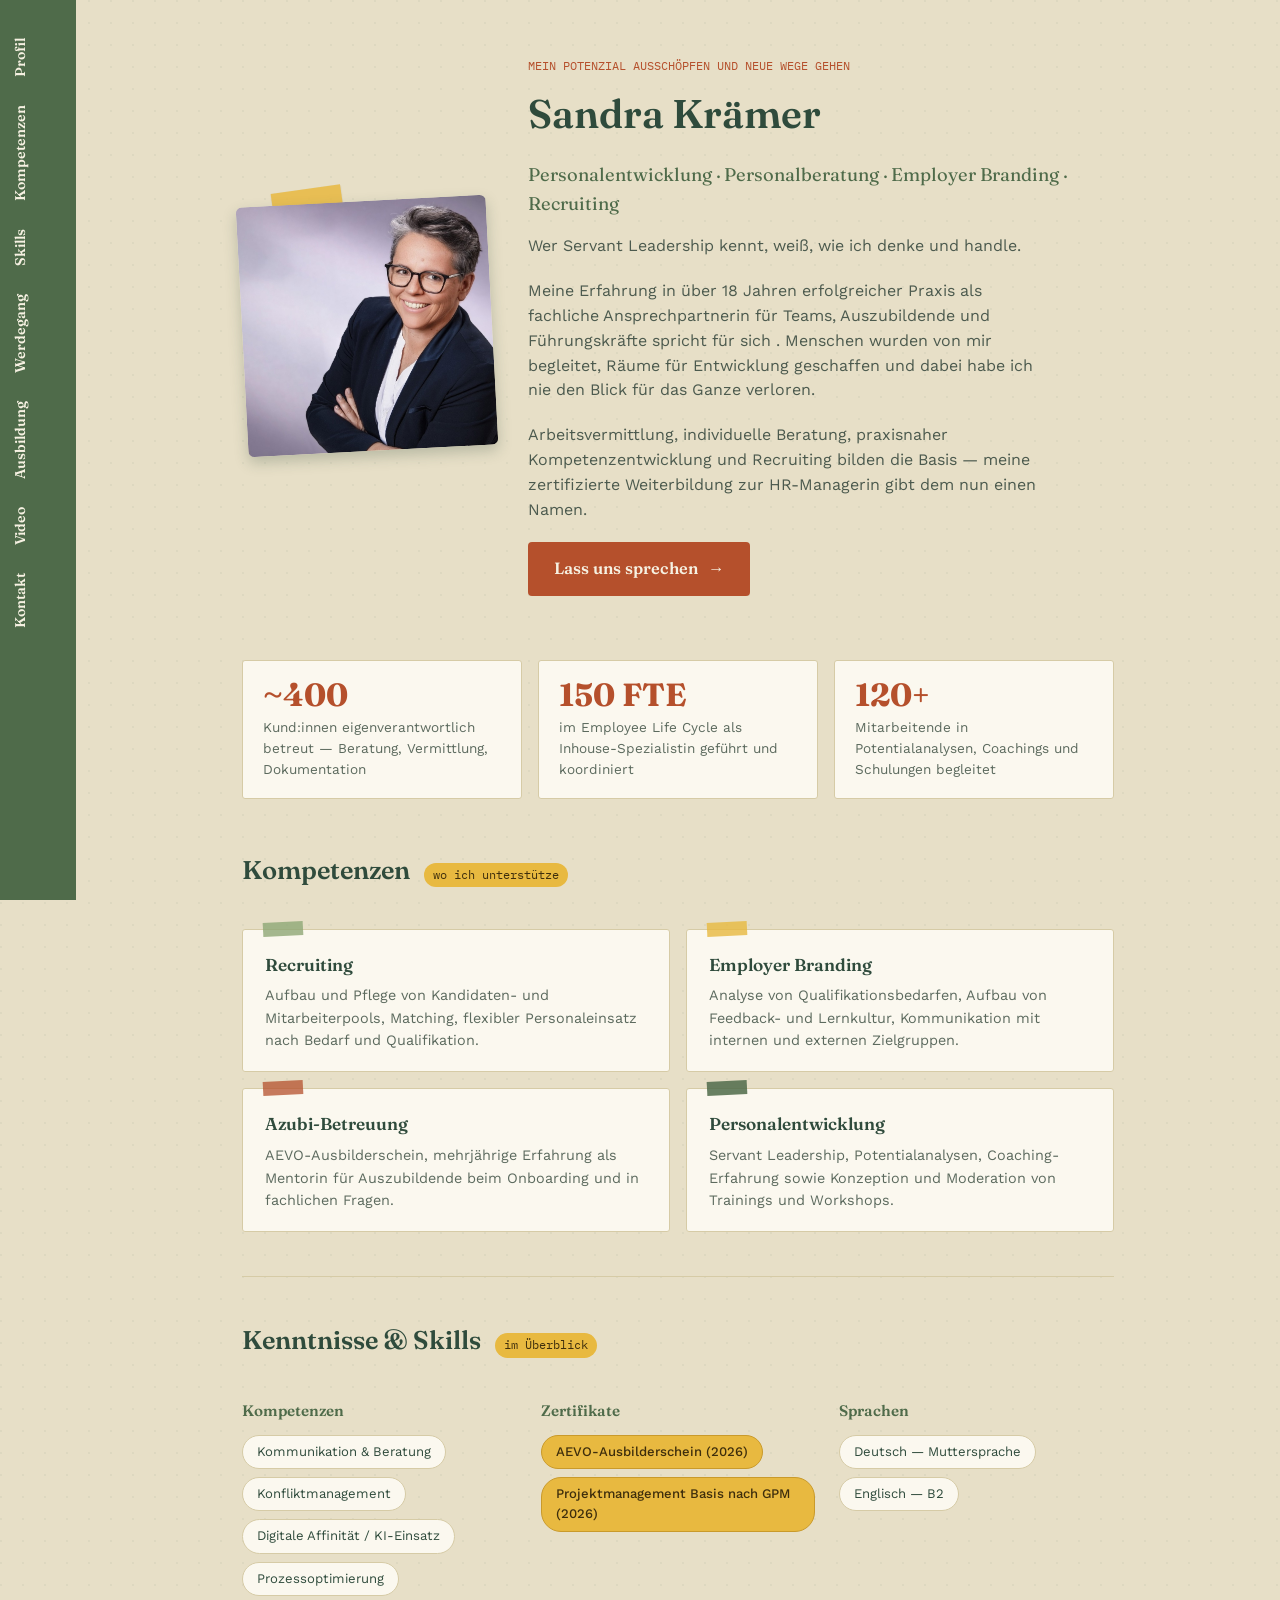
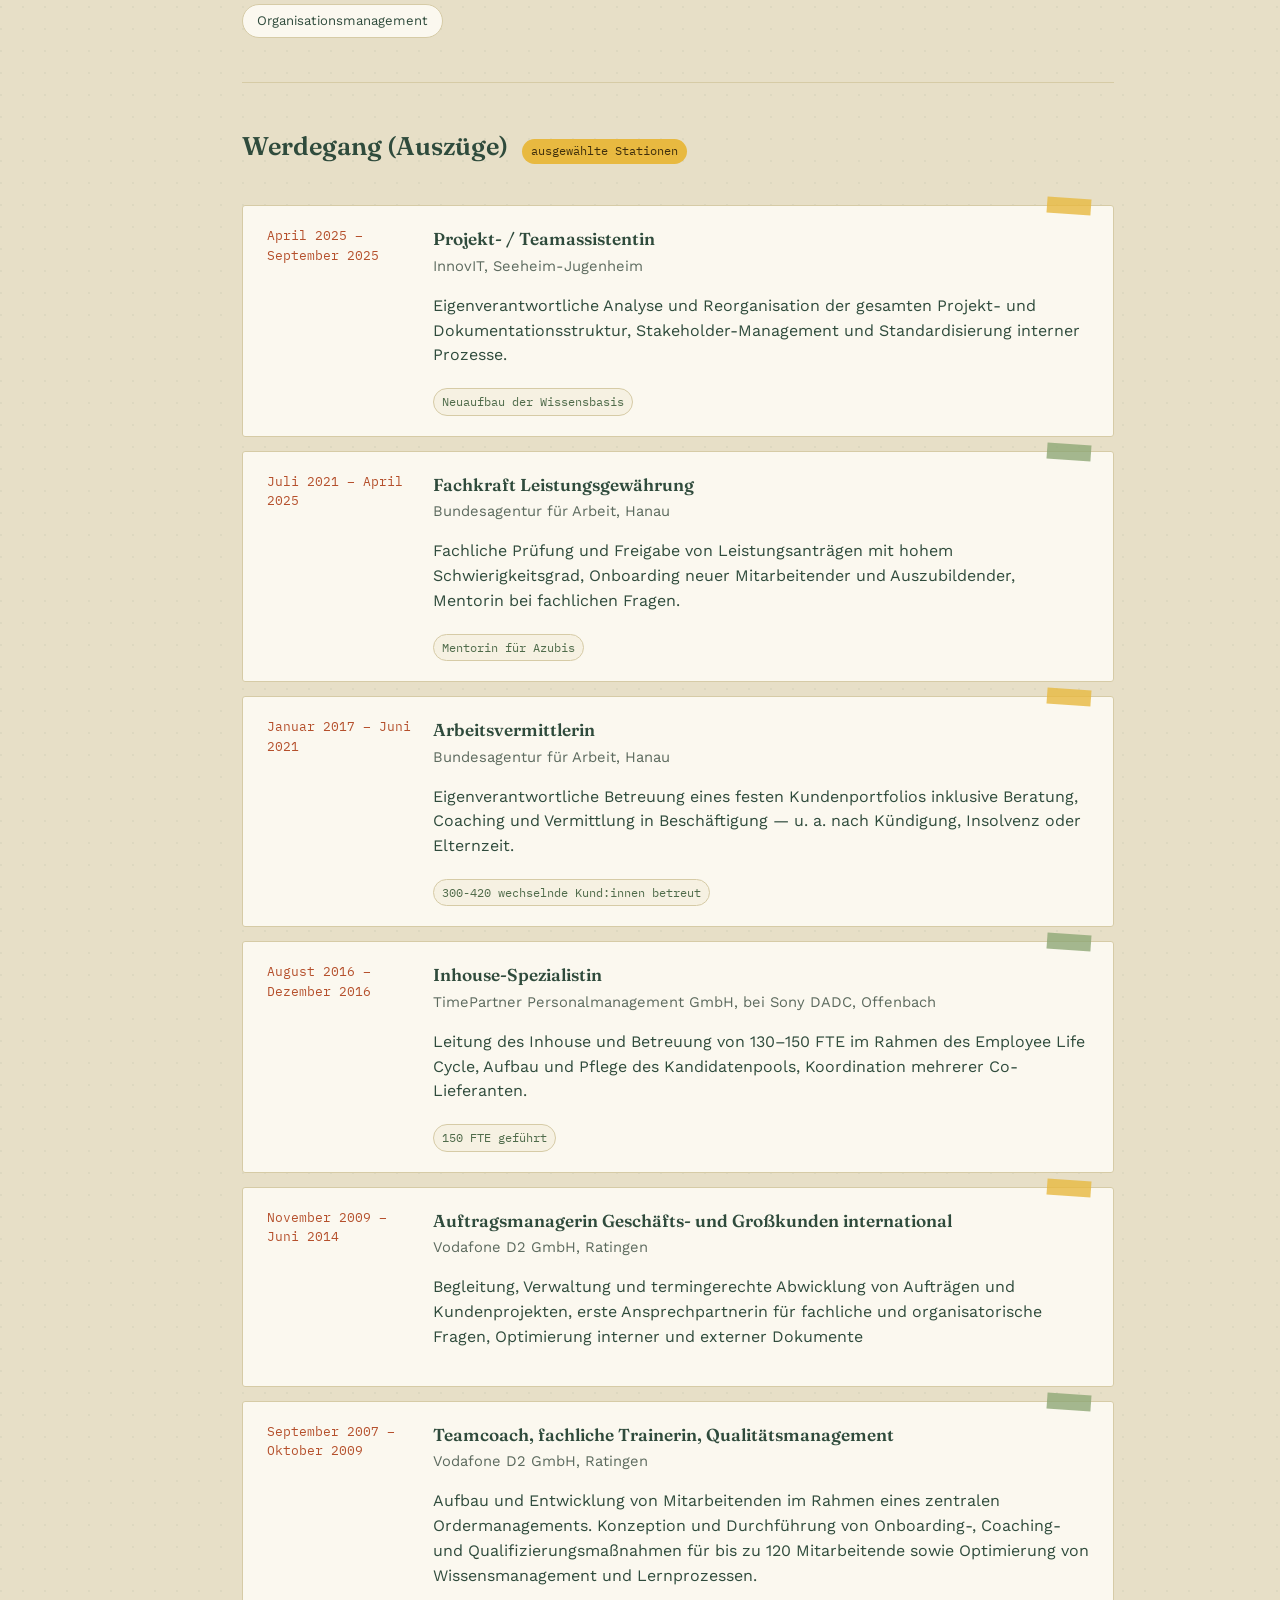
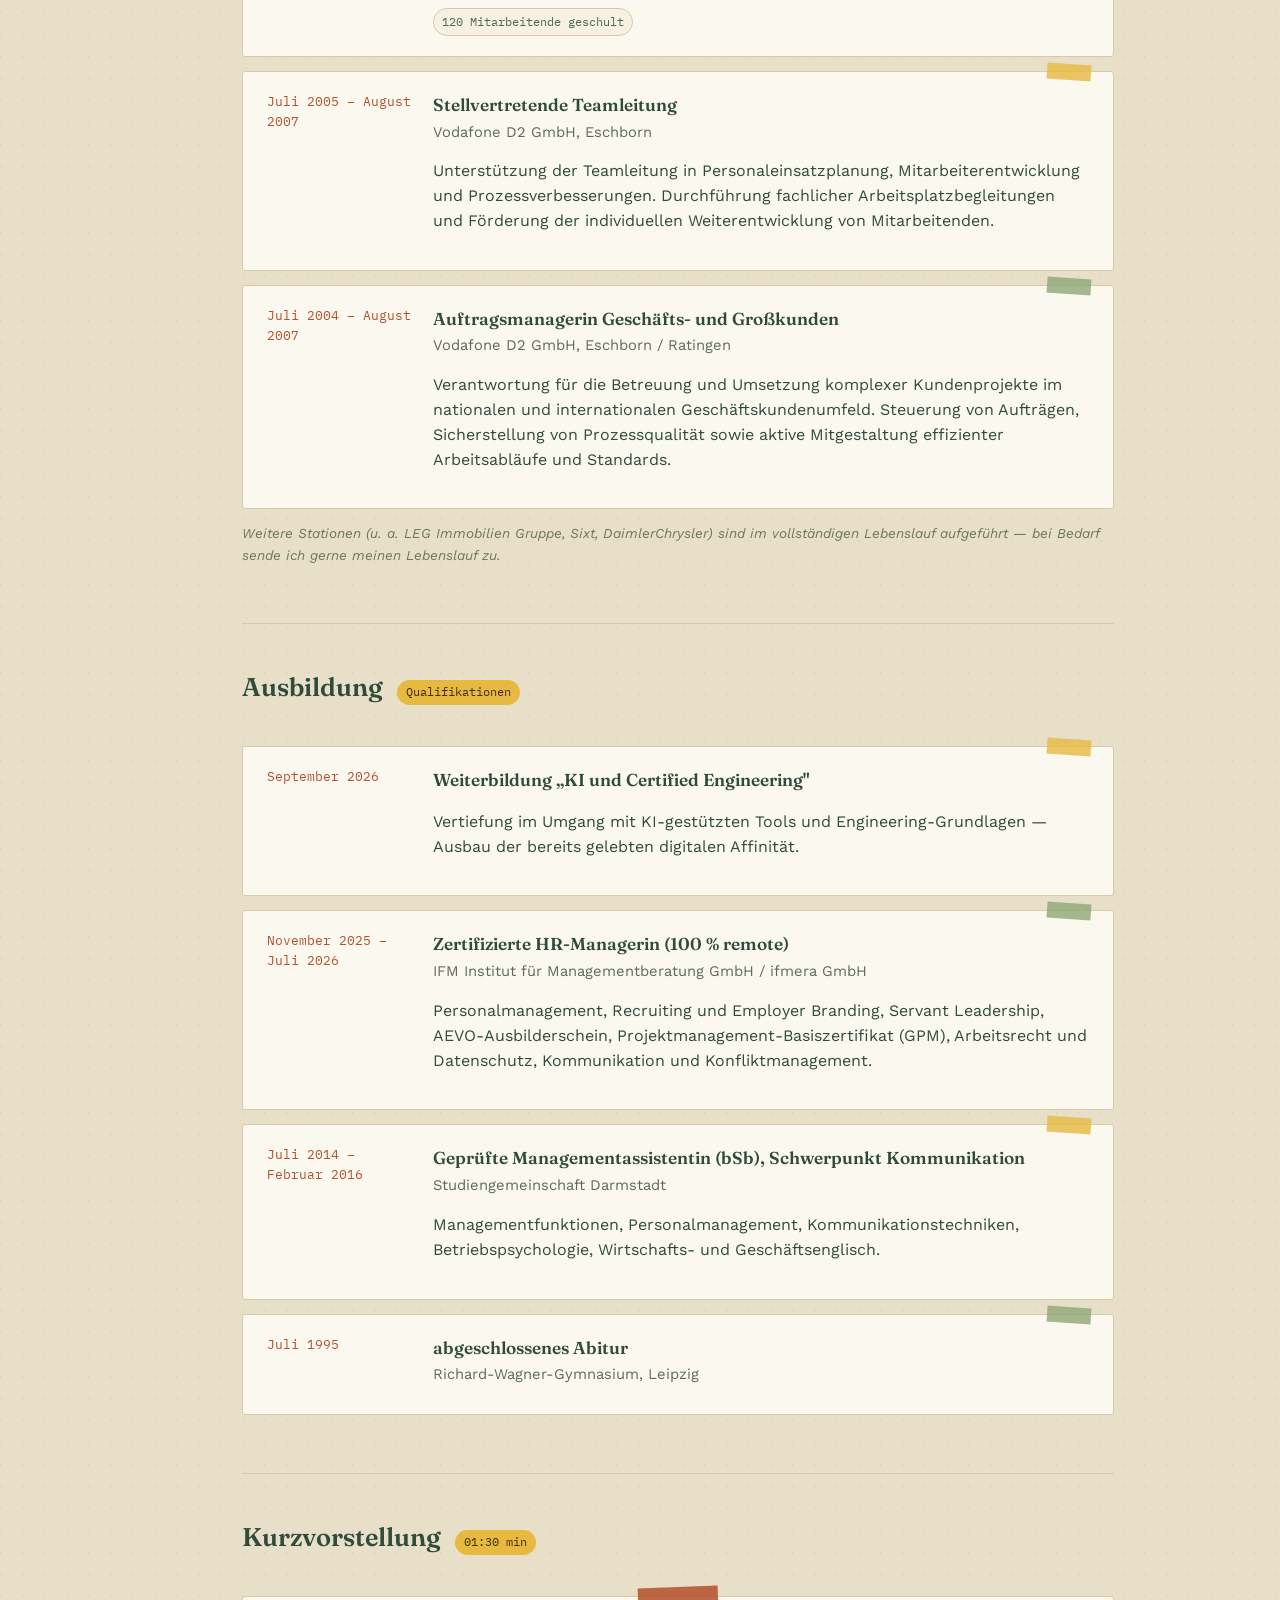
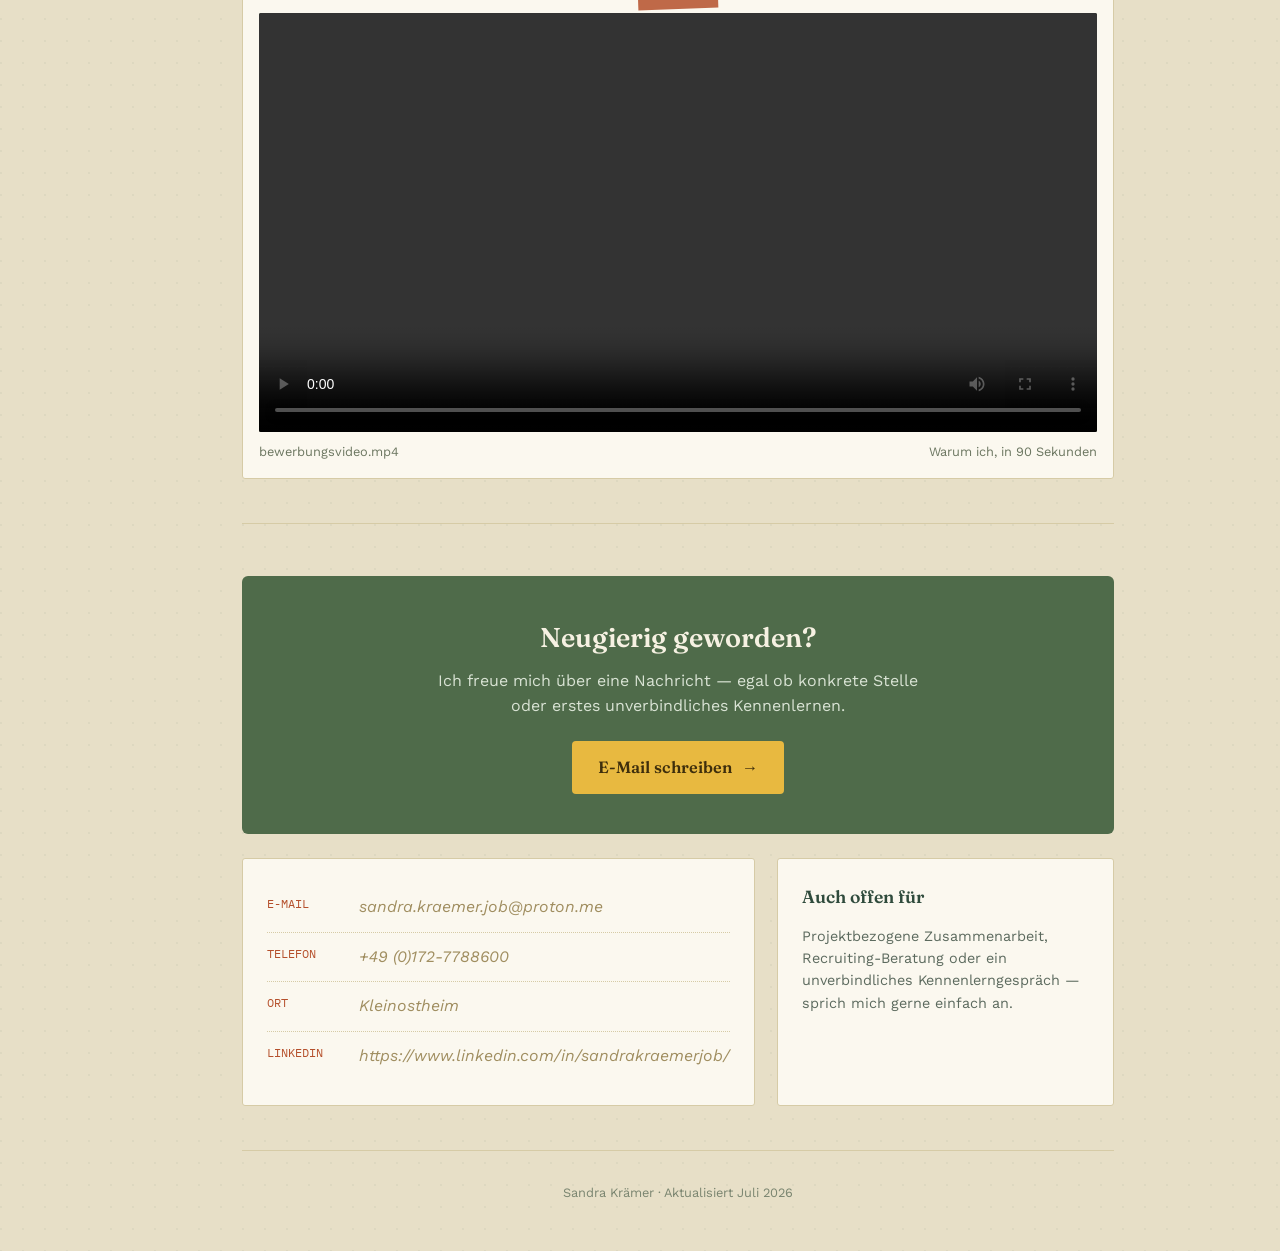
==== commit 9c31e3df: "Remove duplicate Abitur entry Removed duplicate entry for Abitur from index.html." ====
--- a/index.html
+++ b/index.html
@@ -457,14 +457,6 @@
           <h3>abgeschlossenes Abitur</h3>
           <div class="place">Richard-Wagner-Gymnasium, Leipzig</div>
         </div>
-      </div>
-    
-      <div class="entry">
-        <div class="date">Juli 1995</div>
-        <div>
-          <h3>Abitur (abgeschlossen)</h3>
-          <div class="place">Richard-Wagner-Gymnasium, Leipzig</div>
-      </div>
     </section>
 
     <section id="video">
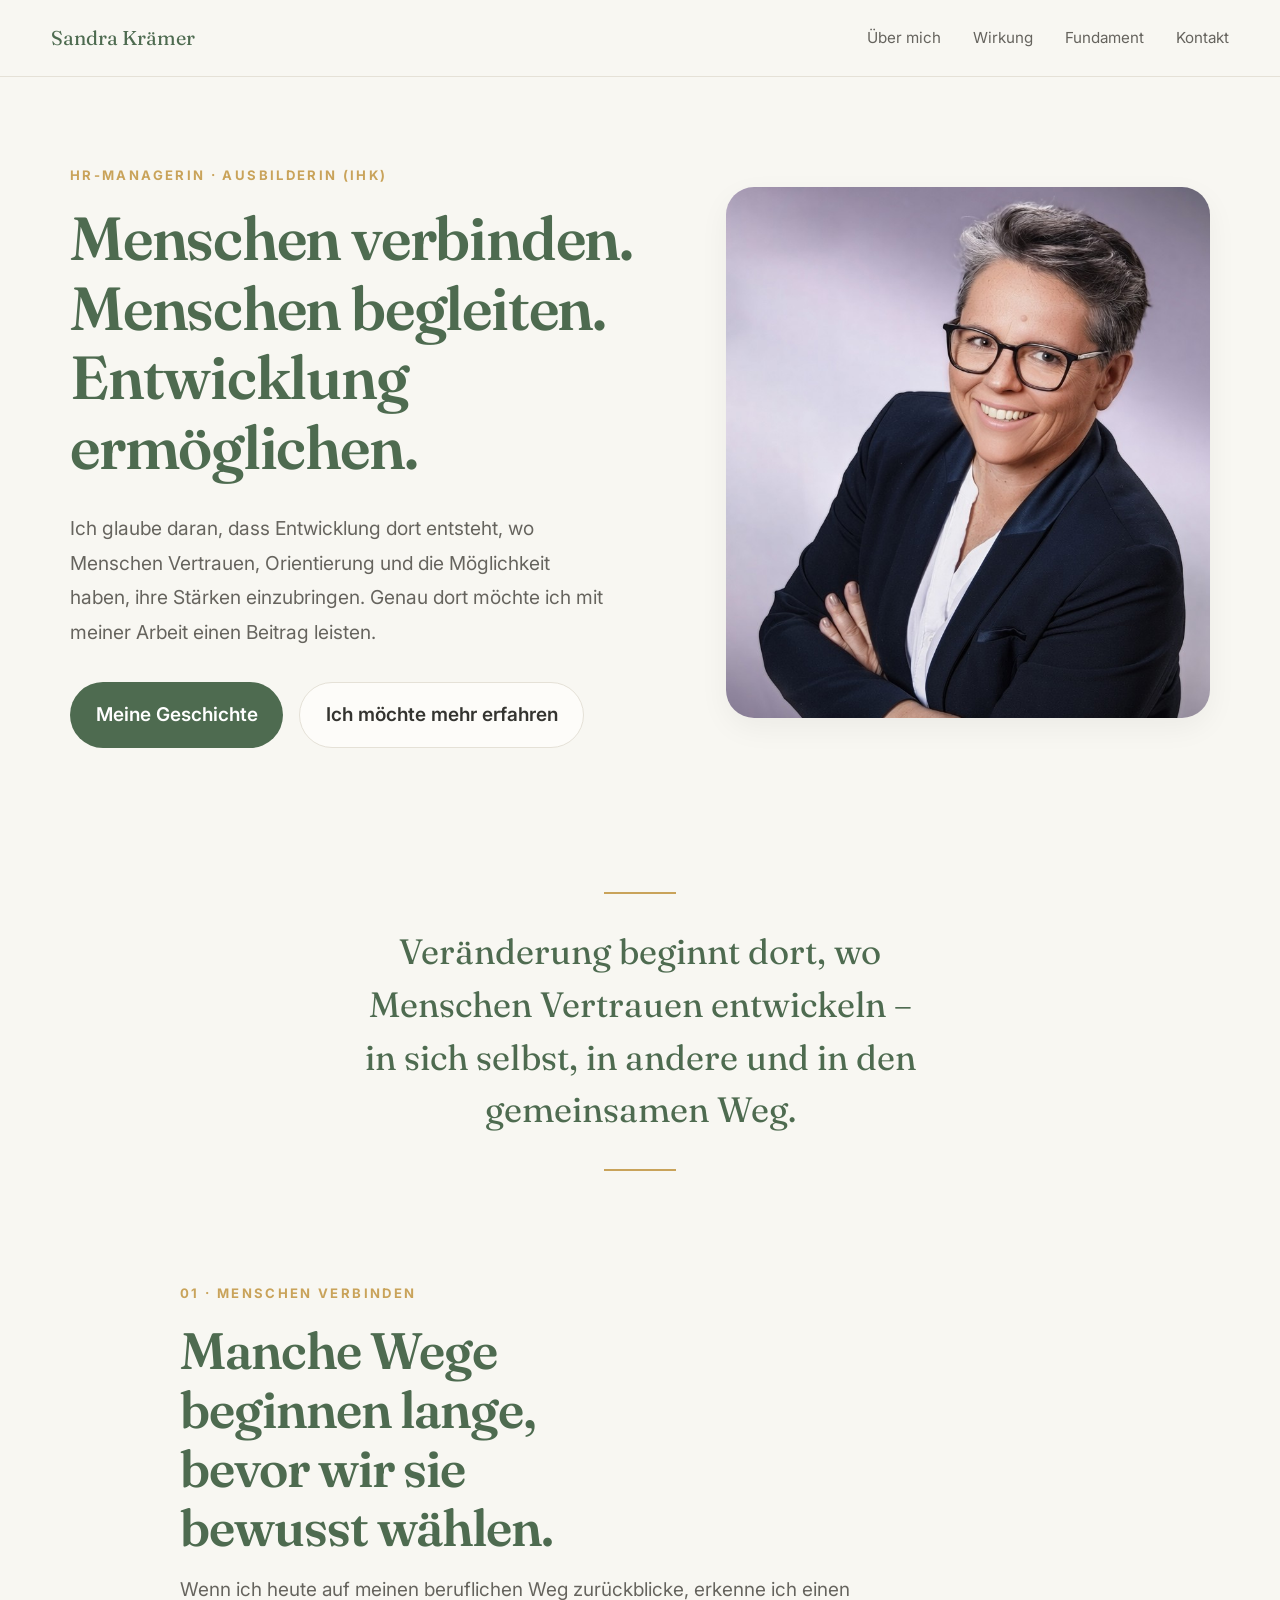
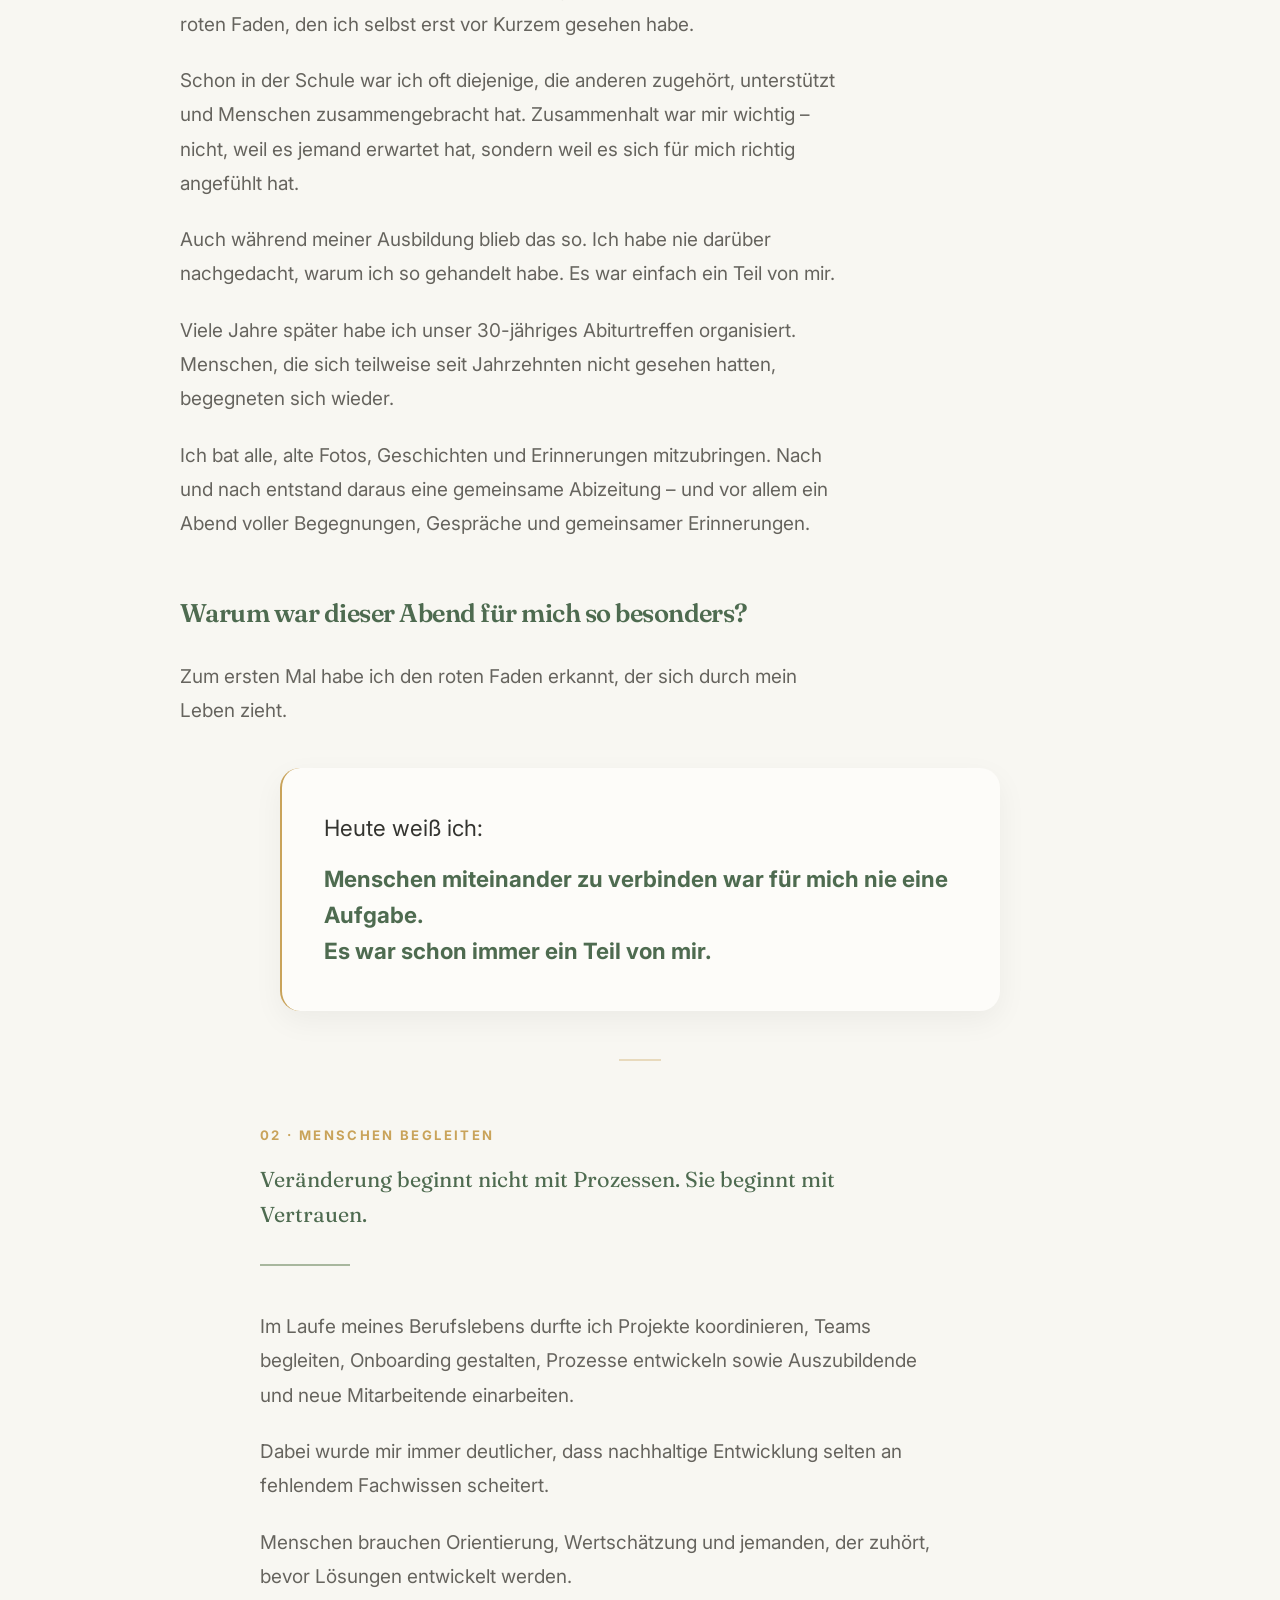
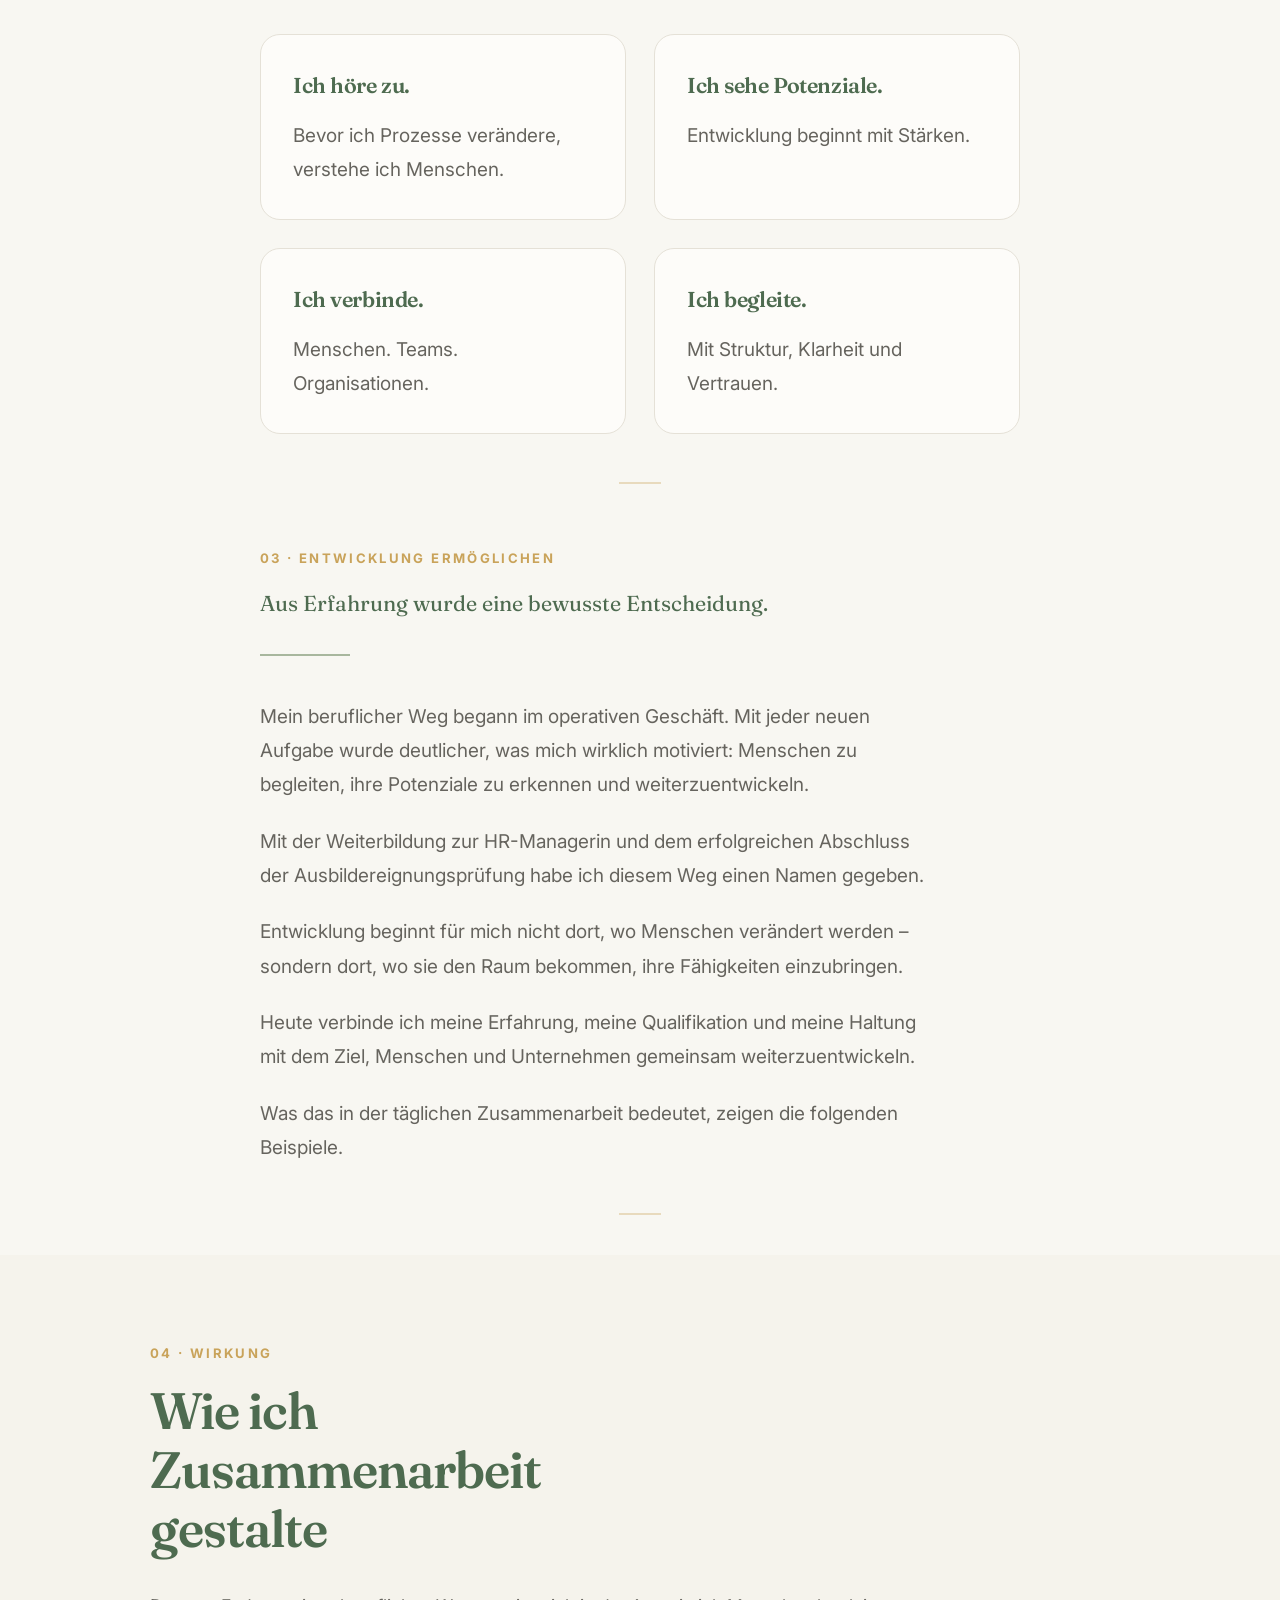
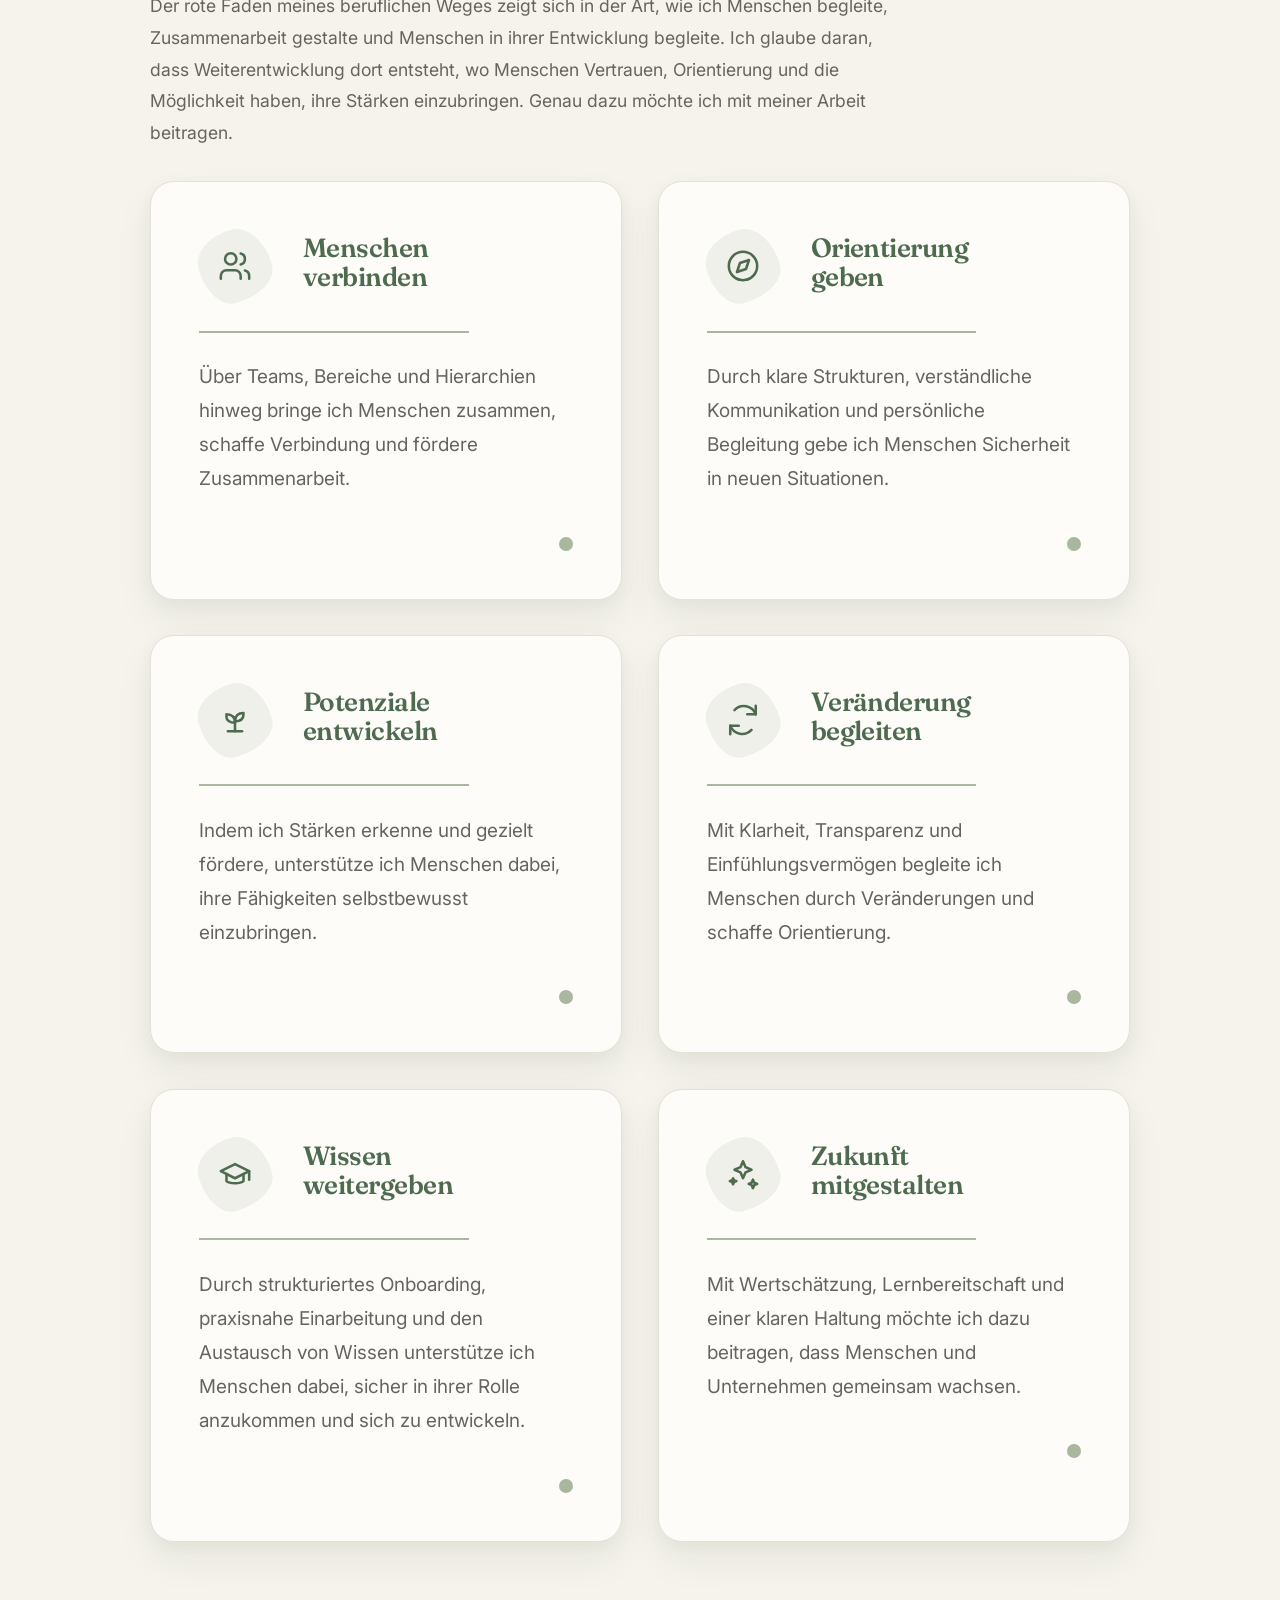
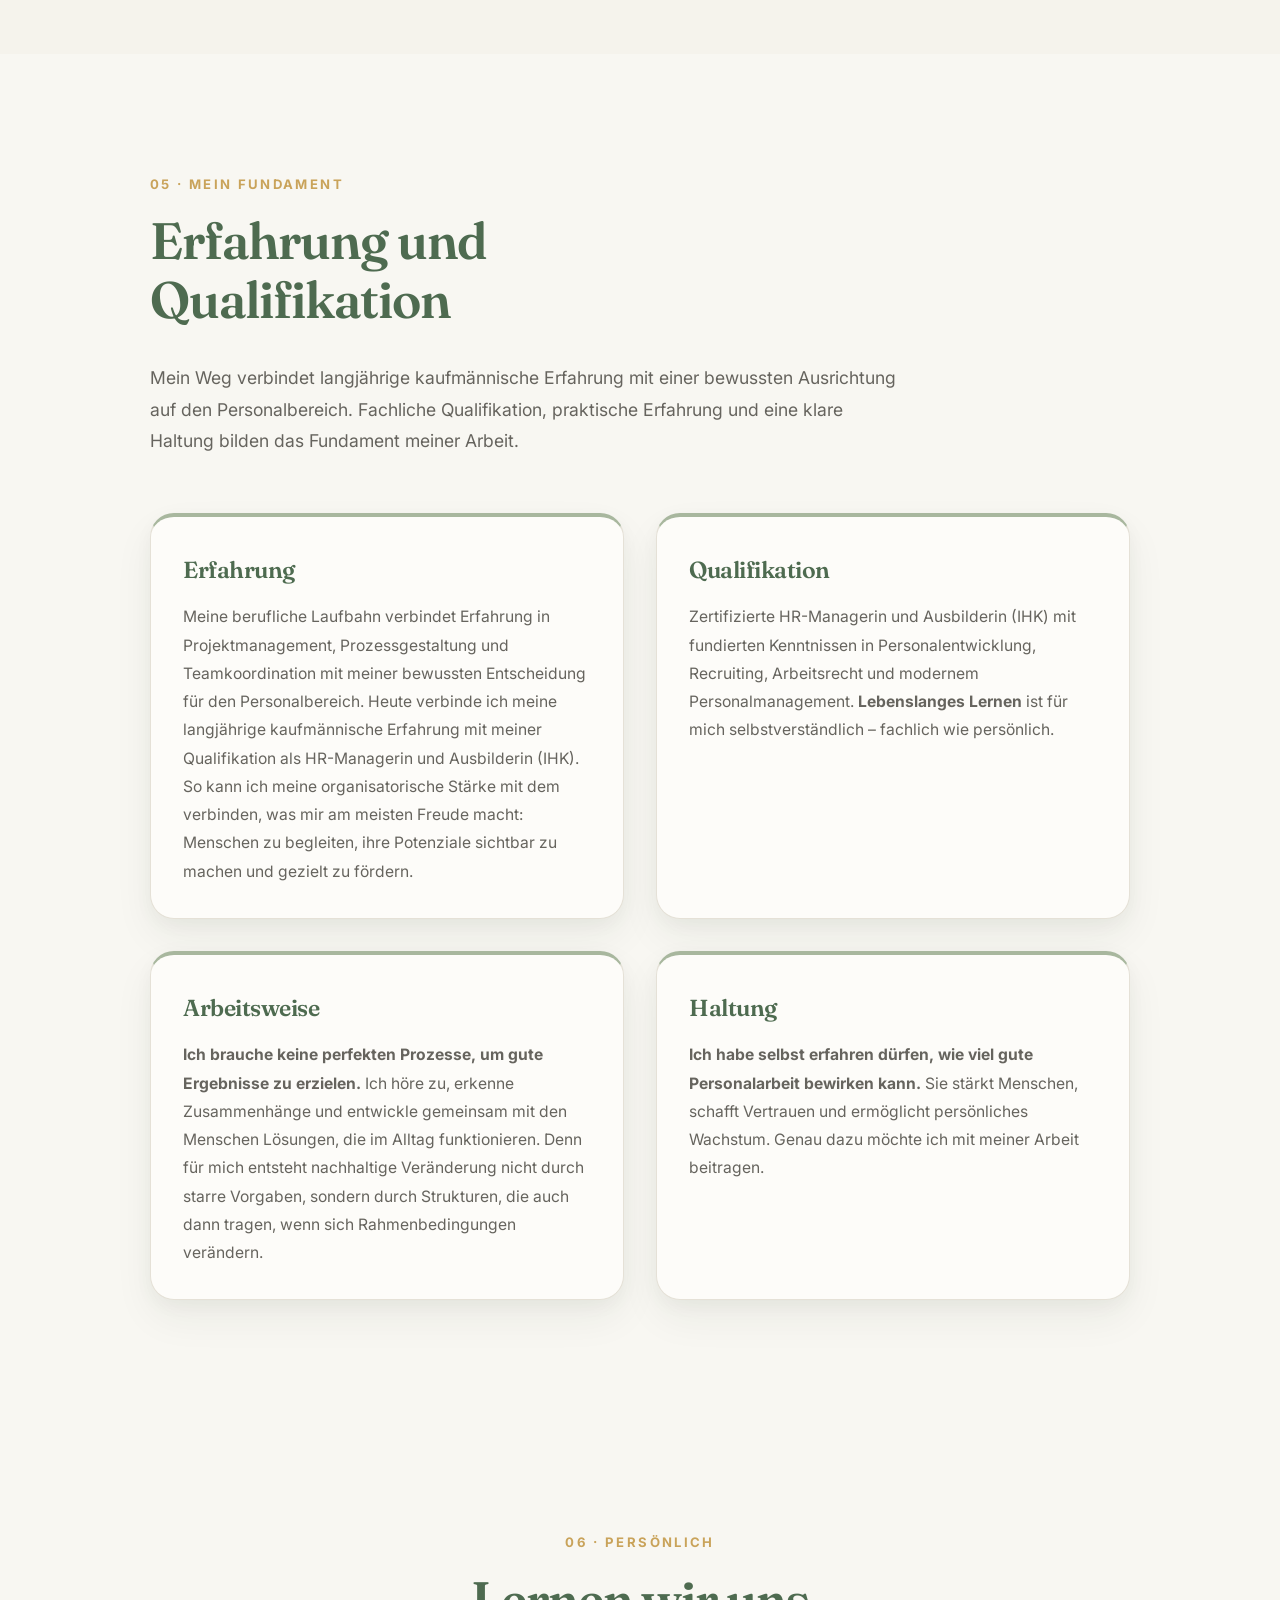
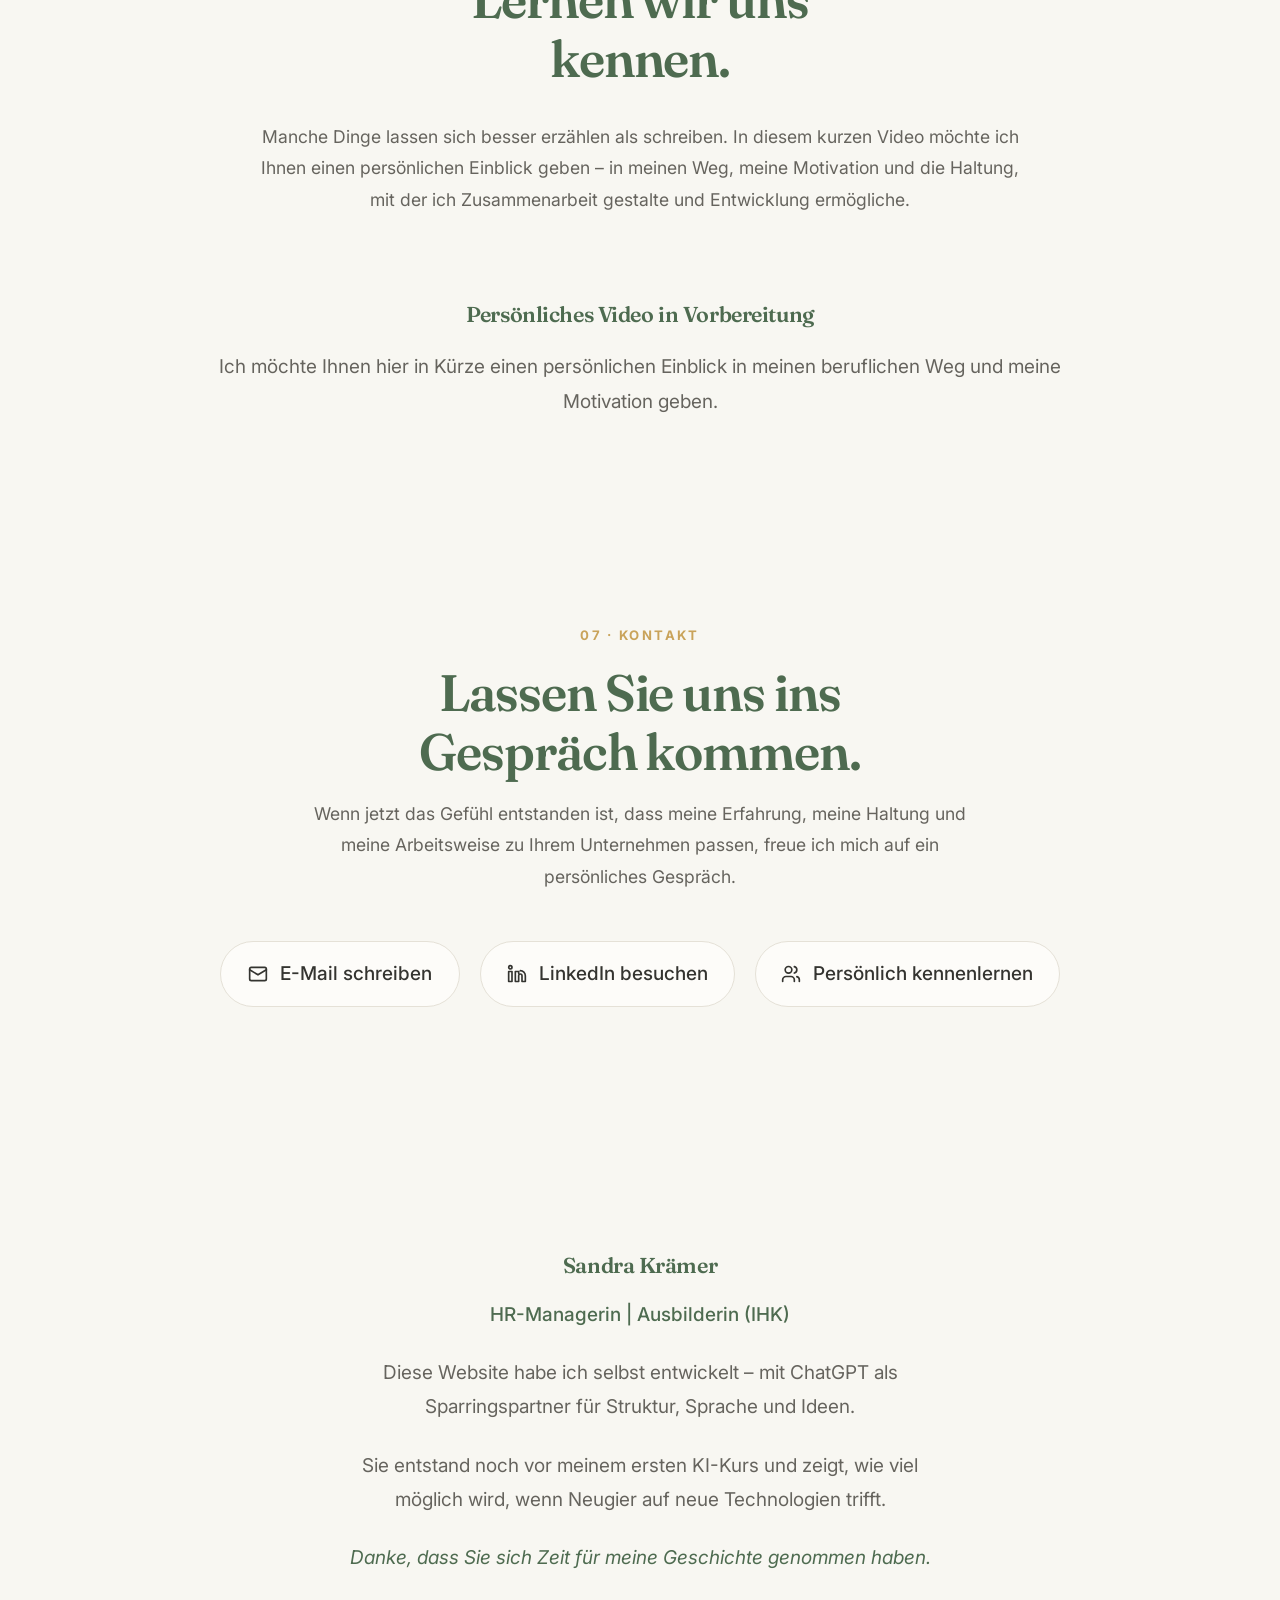
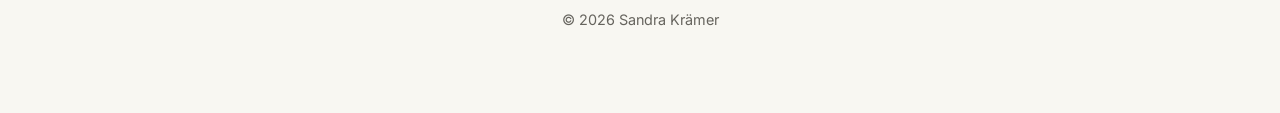
==== commit 321b1a15: "Initial release of personal brand website Finale Personal Brand Website mit Responsive Design, Favic" ====
--- a/index.html
+++ b/index.html
@@ -1,511 +1,842 @@
 <!DOCTYPE html>
+
 <html lang="de">
 <head>
-<meta charset="UTF-8">
-<meta name="viewport" content="width=device-width, initial-scale=1.0">
-<title>Sandra Krämer — Recruiting & Employer Branding</title>
-<!--
-  ANLEITUNG ZUM ANPASSEN
-  ======================
-  1. Suche nach "Sandra Kr." und ersetze es durch deinen vollständigen Namen (im Lebenslauf stand nur der Kurzname aus den Dateieigenschaften).
-  2. Suche nach [PLATZHALTER] Kommentaren — dort fehlen Angaben, die im Lebenslauf nicht enthalten waren (E-Mail, Telefon, Ort, LinkedIn).
-  3. Dein Foto: ersetze im Abschnitt "FOTO" das Kürzel-Oval durch <img src="foto.jpg"> und lade dein Foto ins Repo hoch.
-  4. Dein Video: lege eine Datei "bewerbungsvideo.mp4" im selben Ordner an und verlinke sie im Abschnitt "VIDEO".
-  5. Werdegang/Ausbildung: aktuell sind die letzten Stationen eingetragen — ergänze/kürze nach Bedarf,
-     Kopiervorlage ist der jeweils letzte <div class="entry">-Block.
--->
-<link rel="preconnect" href="https://fonts.googleapis.com">
-<link rel="preconnect" href="https://fonts.gstatic.com" crossorigin>
-<link href="https://fonts.googleapis.com/css2?family=Fraunces:opsz,wght@9..144,500;9..144,600;9..144,700;9..144,800&family=Work+Sans:wght@400;500;600&family=IBM+Plex+Mono:wght@400;500&display=swap" rel="stylesheet">
-<style>
-  :root{
-    --beige: #E7DFC7;
-    --beige-light: #F6F1E2;
-    --card: #FBF8EF;
-    --ink: #2F4B3C;
-    --green: #4F6B4A;
-    --moss: #8FA876;
-    --yellow: #E8B940;
-    --yellow-dark: #C99A2B;
-    --rust: #B5502C;
-    --line: #D6CBA6;
-    --radius: 3px;
-  }
-  *{box-sizing:border-box;}
-  html{scroll-behavior:smooth;}
-  @media (prefers-reduced-motion: reduce){
-    html{scroll-behavior:auto;}
-    *{animation-duration:0.01ms !important; transition-duration:0.01ms !important;}
-  }
-  body{
-    margin:0;
-    background:var(--beige);
-    color:var(--ink);
-    font-family:'Work Sans', sans-serif;
-    line-height:1.55;
-    background-image:radial-gradient(circle at 1px 1px, rgba(47,75,60,0.05) 1px, transparent 0);
-    background-size:22px 22px;
-  }
-  h1,h2,h3{ font-family:'Fraunces', serif; margin:0 0 0.4em 0; font-weight:600; }
-  .mono{ font-family:'IBM Plex Mono', monospace; letter-spacing:0.02em; }
-  a{ color:var(--green); }
-  :focus-visible{ outline:3px solid var(--yellow-dark); outline-offset:2px; }
-
-  .layout{ display:grid; grid-template-columns:76px 1fr; min-height:100vh; }
-  @media (max-width:720px){
-    .layout{ grid-template-columns:1fr; }
-    .sidenav{ flex-direction:row; writing-mode:horizontal-tb; width:100%; height:auto; padding:12px 16px; overflow-x:auto; position:static;}
-    .sidenav a{ writing-mode:horizontal-tb; padding:8px 14px; }
-  }
-
-  .sidenav{
-    background:var(--green); display:flex; flex-direction:column; align-items:stretch;
-    padding:24px 0; position:sticky; top:0; height:100vh;
-  }
-  .sidenav a{
-    writing-mode:vertical-rl; text-orientation:mixed; transform:rotate(180deg);
-    color:var(--beige-light); text-decoration:none; font-family:'Fraunces', serif;
-    font-weight:600; font-size:0.88rem; padding:14px 10px; border-left:4px solid transparent;
-    transition:border-color 0.15s ease, background 0.15s ease;
-  }
-  .sidenav a:hover{ border-left-color:var(--yellow); background:rgba(255,255,255,0.06); }
-
-  main{ max-width:920px; margin:0 auto; padding:0 24px; }
-
-  /* ===== HERO ===== */
-  .hero{
-    padding:56px 0 36px 0; display:grid; grid-template-columns:auto 1fr; gap:36px;
-    align-items:center; position:relative;
-  }
-  .photo-wrap{ position:relative; flex-shrink:0; }
-  .avatar{
-    width:250px; height:250px; border-radius:6px;
-    background:linear-gradient(135deg, var(--moss), var(--green)); color:var(--beige-light);
-    display:flex; align-items:center; justify-content:center; font-family:'Fraunces', serif;
-    font-size:2.1rem; font-weight:700; box-shadow:0 6px 14px rgba(47,75,60,0.25); transform:rotate(-3deg);
-  }
-  .tape{
-    position:absolute; width:70px; height:24px; background:var(--yellow); opacity:0.85;
-    top:-12px; left:30px; transform:rotate(-8deg); box-shadow:0 1px 2px rgba(0,0,0,0.15);
-  }
-  .hero-text .eyebrow{
-    font-family:'IBM Plex Mono', monospace; font-size:0.78rem; text-transform:uppercase;
-    color:var(--rust); display:block; margin-bottom:8px;
-  }
-  .hero-text h1{ font-size:2.5rem; color:var(--ink); }
-  .hero-text .role{
-    font-family:'Fraunces', serif; font-size:1.15rem; color:var(--green); margin-bottom:10px;
-  }
-  .hero-text p{ max-width:52ch; color:#4C5A4E; margin-bottom:20px; }
-
-  .cta-btn{
-    display:inline-flex; align-items:center; gap:10px;
-    background:var(--rust); color:var(--beige-light); text-decoration:none;
-    padding:14px 26px; border-radius:4px; font-weight:600; font-family:'Fraunces', serif;
-    font-size:1.02rem; transition:background 0.15s ease, transform 0.15s ease;
-  }
-  .cta-btn:hover{ background:#96401F; transform:translateY(-2px); }
-  .cta-btn .arrow{ transition:transform 0.15s ease; }
-  .cta-btn:hover .arrow{ transform:translateX(3px); }
-
-  /* ===== HIGHLIGHT STRIP ===== */
-  .highlights{
-    display:grid; grid-template-columns:repeat(3,1fr); gap:16px;
-    padding:28px 0 8px 0;
-  }
-  @media (max-width:640px){ .highlights{ grid-template-columns:1fr; } }
-  .highlight{
-    background:var(--card); border:1px solid var(--line); border-radius:var(--radius);
-    padding:18px 20px; text-align:left;
-  }
-  .highlight .num{
-    font-family:'Fraunces', serif; font-size:2rem; font-weight:700; color:var(--rust); line-height:1;
-  }
-  .highlight .desc{ font-size:0.85rem; color:#5C6A5E; margin-top:6px; }
-
-  section{ padding:44px 0; border-top:1px solid var(--line); }
-  section:first-of-type{ border-top:none; }
-  .section-head{ display:flex; align-items:baseline; gap:14px; margin-bottom:28px; }
-  .section-head h2{ font-size:1.6rem; color:var(--ink); }
-  .section-head .tag{
-    font-family:'IBM Plex Mono', monospace; font-size:0.75rem; background:var(--yellow);
-    color:#3E2E0C; padding:3px 9px; border-radius:20px;
-  }
-
-  /* ===== KOMPETENZEN ===== */
-  .kompetenz-grid{ display:grid; grid-template-columns:repeat(2,1fr); gap:16px; }
-  @media (max-width:640px){ .kompetenz-grid{ grid-template-columns:1fr; } }
-  .komp-card{
-    background:var(--card); border:1px solid var(--line); border-radius:var(--radius);
-    padding:22px 22px 20px 22px; position:relative;
-  }
-  .komp-card::before{
-    content:""; position:absolute; top:-8px; left:20px; width:40px; height:14px;
-    background:var(--moss); opacity:0.8; transform:rotate(-3deg);
-  }
-  .komp-card:nth-child(2)::before{ background:var(--yellow); }
-  .komp-card:nth-child(3)::before{ background:var(--rust); opacity:0.75; }
-  .komp-card:nth-child(4)::before{ background:var(--green); opacity:0.85; }
-  .komp-card h3{ font-size:1.08rem; color:var(--ink); margin-bottom:6px; }
-  .komp-card p{ font-size:0.9rem; color:#5C6A5E; margin:0; }
-
-  /* ===== SKILLS ===== */
-  .skills-grid{ display:grid; grid-template-columns:repeat(3,1fr); gap:24px; }
-  @media (max-width:720px){ .skills-grid{ grid-template-columns:1fr; } }
-  .skills-col-title{
-    font-size:0.95rem; color:var(--green); margin-bottom:12px;
-  }
-  .pill-row{ display:flex; flex-wrap:wrap; gap:8px; }
-  .pill{
-    background:var(--card); border:1px solid var(--line); border-radius:20px;
-    padding:6px 14px; font-size:0.82rem; color:var(--ink);
-  }
-  .pill-accent{
-    background:var(--yellow); border-color:var(--yellow-dark); color:#3E2E0C; font-weight:500;
-  }
-
-  /* ===== WERDEGANG / AUSBILDUNG ===== */
-  .entry{
-    background:var(--card); border:1px solid var(--line); border-radius:var(--radius);
-    padding:20px 24px; margin-bottom:14px; position:relative;
-    display:grid; grid-template-columns:150px 1fr; gap:16px;
-  }
-  .entry::before{
-    content:""; position:absolute; top:-8px; right:22px; width:44px; height:16px;
-    background:var(--moss); opacity:0.8; transform:rotate(4deg);
-  }
-  .entry:nth-child(even)::before{ background:var(--yellow); }
-  .entry .date{ font-family:'IBM Plex Mono', monospace; font-size:0.8rem; color:var(--rust); }
-  .entry h3{ font-size:1.08rem; margin-bottom:2px; color:var(--ink); }
-  .entry .place{ color:#5C6A5E; font-size:0.92rem; margin-bottom:8px; }
-  .entry .impact{
-    display:inline-block; margin-top:4px; font-family:'IBM Plex Mono', monospace;
-    font-size:0.78rem; background:var(--beige-light); border:1px solid var(--line);
-    padding:3px 8px; border-radius:20px; color:var(--green);
-  }
-  .werdegang-note{
-    font-size:0.85rem; color:#6B7660; font-style:italic; margin-top:6px;
-  }
-  @media (max-width:560px){ .entry{ grid-template-columns:1fr; } }
-
-  /* ===== VIDEO ===== */
-  .video-frame{
-    background:var(--card); border:1px solid var(--line); padding:16px;
-    border-radius:var(--radius); position:relative;
-  }
-  .video-frame::before{
-    content:""; position:absolute; top:-10px; left:50%; transform:translateX(-50%) rotate(-2deg);
-    width:80px; height:22px; background:var(--rust); opacity:0.85;
-  }
-  .video-frame video{ width:100%; display:block; border-radius:2px; background:#20301F; }
-  .video-caption{ display:flex; justify-content:space-between; font-size:0.8rem; color:#6B7660; margin-top:10px; }
-
-  /* ===== CTA BANNER ===== */
-  .cta-banner{
-    background:var(--green); color:var(--beige-light); border-radius:6px;
-    padding:40px 32px; text-align:center; margin:8px 0;
-  }
-  .cta-banner h2{ color:var(--beige-light); font-size:1.7rem; }
-  .cta-banner p{ color:#D9E3D4; max-width:52ch; margin:0 auto 22px auto; }
-  .cta-banner .cta-btn{ background:var(--yellow); color:#3E2E0C; }
-  .cta-banner .cta-btn:hover{ background:var(--yellow-dark); }
-
-  /* ===== KONTAKT ===== */
-  .kontakt-wrap{ display:grid; grid-template-columns:1fr 1fr; gap:22px; }
-  @media (max-width:640px){ .kontakt-wrap{ grid-template-columns:1fr; } }
-  .kontakt-card{ background:var(--card); border:1px solid var(--line); padding:24px; border-radius:var(--radius); }
-  .kontakt-list{ list-style:none; padding:0; margin:0; }
-  .kontakt-list li{ display:flex; gap:12px; padding:12px 0; border-bottom:1px dotted var(--line); }
-  .kontakt-list li:last-child{ border-bottom:none; }
-  .kontakt-list .label{
-    font-family:'IBM Plex Mono', monospace; font-size:0.72rem; color:var(--rust);
-    text-transform:uppercase; min-width:80px;
-  }
-  .kontakt-list .fehlt{ color:#A08E60; font-style:italic; }
-
-  footer{ text-align:center; padding:32px 24px 48px 24px; color:#7A8570; font-size:0.8rem; border-top:1px solid var(--line); }
-</style>
+<meta charset="utf-8"/>
+<meta content="width=device-width, initial-scale=1.0" name="viewport"/>
+<title>
+Sandra Krämer | HR-Managerin & Ausbilderin (IHK)
+</title>
+<meta
+name="description"
+content="Sandra Krämer – HR-Managerin und Ausbilderin (IHK). Menschen verbinden, Entwicklung ermöglichen und Zusammenarbeit gestalten – mit Haltung, Struktur und Wertschätzung.">
+<link rel="icon" type="image/png" sizes="32x32" href="favicon.png">
+<link rel="apple-touch-icon" sizes="180x180" href="apple-touch-icon.png">
+<link href="https://fonts.googleapis.com" rel="preconnect"/>
+<link crossorigin="" href="https://fonts.gstatic.com" rel="preconnect"/>
+<link href="https://fonts.googleapis.com/css2?family=Fraunces:wght@400;600;700&amp;family=Inter:wght@300;400;500;600;700&amp;display=swap" rel="stylesheet"/>
+<link href="style.css" rel="stylesheet"/>
 </head>
-<body>
-
-<div class="layout">
-  <nav class="sidenav">
-    <a href="#profil">Profil</a>
-    <a href="#kompetenzen">Kompetenzen</a>
-    <a href="#skills">Skills</a>
-    <a href="#werdegang">Werdegang</a>
-    <a href="#ausbildung">Ausbildung</a>
-    <a href="#video">Video</a>
-    <a href="#kontakt">Kontakt</a>
-  </nav>
-
-  <main>
-    <header class="hero" id="profil">
-      <div class="photo-wrap">
-        <div class="tape"></div>
-        <!-- FOTO: <img src="foto.jpg" class="avatar" style="object-fit:cover;"> -->
-        <img src="foto.jpg" class="avatar" style="object-fit:cover;">
-      </div>
-      <div class="hero-text">
-        <span class="eyebrow">Mein Potenzial ausschöpfen und neue Wege gehen</span>
-        <h1>Sandra Krämer</h1>
-        <!-- [Krämer] -->
-        <div class="role">Personalentwicklung · Personalberatung · Employer Branding ·  Recruiting</div>
-        <p>Wer Servant Leadership kennt, weiß, wie ich denke und handle.
-        <p>Meine Erfahrung in über 18 Jahren erfolgreicher Praxis als fachliche Ansprechpartnerin für Teams, Auszubildende und Führungskräfte spricht für sich . Menschen wurden von mir begleitet, Räume für Entwicklung geschaffen und dabei habe ich nie den Blick für das Ganze verloren.
-        <p>Arbeitsvermittlung, individuelle Beratung, praxisnaher Kompetenzentwicklung und Recruiting bilden die Basis — meine zertifizierte Weiterbildung zur HR-Managerin gibt dem nun einen Namen.</p>
-        <a class="cta-btn" href="#kontakt">Lass uns sprechen <span class="arrow">→</span></a>
-      </div>
-    </header>
-
-    <div class="highlights">
-      <div class="highlight">
-        <div class="num">~400</div>
-        <div class="desc">Kund:innen eigenverantwortlich betreut — Beratung, Vermittlung, Dokumentation</div>
-      </div>
-      <div class="highlight">
-        <div class="num">150 FTE</div>
-        <div class="desc">im Employee Life Cycle als Inhouse-Spezialistin geführt und koordiniert</div>
-      </div>
-      <div class="highlight">
-        <div class="num">120+</div>
-        <div class="desc">Mitarbeitende in Potentialanalysen, Coachings und Schulungen begleitet</div>
-      </div>
-    </div>
-
-    <section id="Kompetenzen">
-      <div class="section-head">
-        <h2>Kompetenzen</h2>
-        <span class="tag">wo ich unterstütze</span>
-      </div>
-      <div class="kompetenz-grid">
-        <div class="komp-card">
-          <h3>Recruiting</h3>
-          <p>Aufbau und Pflege von Kandidaten- und Mitarbeiterpools, Matching, flexibler Personaleinsatz nach Bedarf und Qualifikation.</p>
+<body id="top">
+<header>
+<div class="container">
+<a class="logo" href="#top">
+            Sandra Krämer
+        </a>
+<nav>
+<a href="#geschichte">Über mich</a>
+<a href="#impact">Wirkung</a>
+<a href="#qualifications">Fundament</a>
+<a href="#contact">Kontakt</a>
+</nav>
+</div>
+</header>
+<main>
+<!-- ======================================================= -->
+<section class="hero">
+<div class="container hero-grid">
+<div class="hero-content">
+<p class="eyebrow">
+
+HR-Managerin · Ausbilderin (IHK)
+
+</p>
+<h1>
+
+Menschen verbinden.<br/>
+Menschen begleiten.<br/>
+Entwicklung ermöglichen.
+
+</h1>
+<p class="lead">
+
+Ich glaube daran, dass Entwicklung dort entsteht, wo Menschen Vertrauen, Orientierung und die Möglichkeit haben, ihre Stärken einzubringen. Genau dort möchte ich mit meiner Arbeit einen Beitrag leisten.
+
+</p>
+<div class="hero-buttons">
+<a class="button primary" href="#geschichte">
+
+Meine Geschichte
+
+</a>
+<a class="button secondary" href="#contact">
+
+Ich möchte mehr erfahren
+
+</a>
+</div>
+</div>
+<div class="hero-image">
+    <img src="images/sandra-kraemer.jpg"
+         alt="Sandra Krämer – HR-Managerin und Ausbilderin">
+</div>
+</div>
+</section><section class="editorial-quote">
+    <div class="container-text">
+        <p>
+            Veränderung beginnt dort, wo Menschen Vertrauen entwickeln – in sich selbst, in andere und in den gemeinsamen Weg.
+
+        </p>
+    </div>
+    </section>
+<!-- ======================================================= -->
+<section class="story" id="geschichte">
+
+    <div class="chapter">
+
+        <span class="section-label">01 · Menschen verbinden</span>
+
+        <h2>Manche Wege beginnen lange, bevor wir sie bewusst wählen.</h2>
+
+        <p>
+            Wenn ich heute auf meinen beruflichen Weg zurückblicke, erkenne ich einen roten Faden, den ich selbst erst vor Kurzem gesehen habe.
+        </p>
+
+        <p>
+            Schon in der Schule war ich oft diejenige, die anderen zugehört, unterstützt und Menschen zusammengebracht hat. Zusammenhalt war mir wichtig – nicht, weil es jemand erwartet hat, sondern weil es sich für mich richtig angefühlt hat.
+        </p>
+
+        <p>
+            Auch während meiner Ausbildung blieb das so. Ich habe nie darüber nachgedacht, warum ich so gehandelt habe. Es war einfach ein Teil von mir.
+        </p>
+
+        <p>
+            Viele Jahre später habe ich unser 30-jähriges Abiturtreffen organisiert. Menschen, die sich teilweise seit Jahrzehnten nicht gesehen hatten, begegneten sich wieder.
+        </p>
+
+        <p>
+            Ich bat alle, alte Fotos, Geschichten und Erinnerungen mitzubringen. Nach und nach entstand daraus eine gemeinsame Abizeitung – und vor allem ein Abend voller Begegnungen, Gespräche und gemeinsamer Erinnerungen.
+        </p>
+
+        <h3 class="story-question">
+            Warum war dieser Abend für mich so besonders?
+        </h3>
+
+        <p>
+            Zum ersten Mal habe ich den roten Faden erkannt, der sich durch mein Leben zieht.
+        </p>
+
+        <blockquote class="story-quote">
+
+            <span>Heute weiß ich:</span>
+
+            <strong>
+                Menschen miteinander zu verbinden war für mich nie eine Aufgabe.<br>
+                Es war schon immer ein Teil von mir.
+            </strong>
+
+        </blockquote>
+
+    </div>
+
+</section>
+<!-- ======================================================= -->
+<section class="story">
+<div class="container">
+<div class="chapter">
+<span class="section-label">
+
+02 · Menschen begleiten
+
+</span>
+
+<p class="intro">
+
+Veränderung beginnt nicht mit Prozessen.
+
+Sie beginnt mit Vertrauen.
+
+</p>
+
+<div class="story-divider"></div>
+
+<p>
+
+Im Laufe meines Berufslebens durfte ich Projekte koordinieren,
+Teams begleiten,
+Onboarding gestalten,
+Prozesse entwickeln
+sowie Auszubildende und neue Mitarbeitende einarbeiten.
+
+</p>
+<p>
+
+Dabei wurde mir immer deutlicher,
+dass nachhaltige Entwicklung selten an fehlendem Fachwissen scheitert.
+
+</p>
+<p>
+
+Menschen brauchen Orientierung,
+Wertschätzung
+und jemanden,
+der zuhört,
+bevor Lösungen entwickelt werden.
+
+</p>
+</div>
+<div class="principles">
+<article>
+<h3>
+
+Ich höre zu.
+
+</h3>
+<p>
+
+Bevor ich Prozesse verändere,
+verstehe ich Menschen.
+
+</p>
+</article>
+<article>
+<h3>
+
+Ich sehe Potenziale.
+
+</h3>
+<p>
+
+Entwicklung beginnt mit Stärken.
+
+</p>
+</article>
+<article>
+<h3>
+
+Ich verbinde.
+
+</h3>
+<p>
+
+Menschen.
+Teams.
+Organisationen.
+
+</p>
+</article>
+<article>
+<h3>
+
+Ich begleite.
+
+</h3>
+<p>
+
+Mit Struktur,
+Klarheit
+und Vertrauen.
+
+</p>
+</article>
+</div>
+</div>
+</section>
+<!-- ======================================================= -->
+<section class="story">
+<div class="container">
+<div class="chapter">
+<span class="section-label">
+
+03 · Entwicklung ermöglichen
+
+</span>
+
+<p class="intro">
+
+Aus Erfahrung wurde eine bewusste Entscheidung.
+
+</p>
+
+<div class="story-divider"></div>
+
+<p>
+
+Mein beruflicher Weg begann im operativen Geschäft.
+
+Mit jeder neuen Aufgabe wurde deutlicher,
+was mich wirklich motiviert:
+
+Menschen zu begleiten,
+ihre Potenziale zu erkennen und weiterzuentwickeln.
+
+</p>
+<p>
+
+Mit der Weiterbildung zur HR-Managerin
+und dem erfolgreichen Abschluss der Ausbildereignungsprüfung
+habe ich diesem Weg einen Namen gegeben.
+
+</p>
+<p class="highlight">
+
+Entwicklung beginnt für mich nicht dort,
+wo Menschen verändert werden – sondern dort,
+wo sie den Raum bekommen,
+ihre Fähigkeiten einzubringen.
+</p>
+<p>
+
+Heute verbinde ich meine Erfahrung, meine Qualifikation und meine Haltung mit dem Ziel,
+Menschen und Unternehmen gemeinsam weiterzuentwickeln.
+</p>
+<p>
+    
+Was das in der täglichen Zusammenarbeit bedeutet, zeigen die folgenden Beispiele.
+</p>
+</div>
+</div>
+</section>
+<!-- ======================================================= -->
+<section class="impact" id="impact">
+
+    <div class="container">
+
+        <span class="section-label">
+            04 · Wirkung
+        </span>
+
+        <h2>
+            Wie ich Zusammenarbeit gestalte
+        </h2>
+
+        <p class="impact-intro">
+            Der rote Faden meines beruflichen Weges zeigt sich in der Art,
+            wie ich Menschen begleite, Zusammenarbeit gestalte und Menschen in ihrer Entwicklung begleite.
+            Ich glaube daran, dass Weiterentwicklung dort entsteht,
+            wo Menschen Vertrauen, Orientierung und die Möglichkeit haben,
+            ihre Stärken einzubringen. Genau dazu möchte ich mit meiner Arbeit beitragen.
+        </p>
+
+        <div class="impact-roadmap">
+        
+         <div class="impact-grid">
+
+            <article class="impact-card">
+
+         <div class="card-header">
+
+        <div class="impact-icon-wrapper">
+
+            <div class="icon-blob"></div>
+
+            <div class="impact-icon">
+
+                <!-- komplettes SVG hier -->
+
+                <svg xmlns="http://www.w3.org/2000/svg"
+                    width="34"
+                    height="34"
+                    viewBox="0 0 24 24"
+                    fill="none"
+                    stroke="currentColor"
+                    stroke-width="1.8"
+                    stroke-linecap="round"
+                    stroke-linejoin="round">
+
+                    <path d="M16 21v-2a4 4 0 0 0-4-4H6a4 4 0 0 0-4 4v2"/>
+                    <circle cx="9" cy="7" r="4"/>
+                    <path d="M22 21v-2a4 4 0 0 0-3-3.87"/>
+                    <path d="M16 3.13a4 4 0 0 1 0 7.75"/>
+
+                </svg>
+
+            </div>
+
         </div>
-        <div class="komp-card">
-          <h3>Employer Branding</h3>
-          <p>Analyse von Qualifikationsbedarfen, Aufbau von Feedback- und Lernkultur, Kommunikation mit internen und externen Zielgruppen.</p>
+
+        <h3>
+            Menschen<br>
+            verbinden
+        </h3>
+
+    </div>
+
+    <div class="card-divider"></div>
+
+    <p>
+        Über Teams, Bereiche und Hierarchien hinweg bringe ich Menschen zusammen,
+        schaffe Verbindung und fördere Zusammenarbeit.
+    </p>
+
+    <div class="roadmap-node"></div>
+
+</article>
+
+            <article class="impact-card">
+
+         <div class="card-header">
+
+        <div class="impact-icon-wrapper">
+
+            <div class="icon-blob"></div>
+
+            <div class="impact-icon">
+
+                <!-- komplettes SVG hier -->
+
+                <svg xmlns="http://www.w3.org/2000/svg"
+                width="34"
+                height="34"
+                viewBox="0 0 24 24"
+                fill="none"
+                stroke="currentColor"
+                stroke-width="1.8"
+                stroke-linecap="round"
+                stroke-linejoin="round">
+
+                <circle cx="12" cy="12" r="10"/>
+                <polygon points="16.24 7.76 14.12 14.12 7.76 16.24 9.88 9.88 16.24 7.76"/>
+
+                </svg>
+
+            </div>
+
         </div>
-        <div class="komp-card">
-          <h3>Azubi-Betreuung</h3>
-          <p>AEVO-Ausbilderschein, mehrjährige Erfahrung als Mentorin für Auszubildende beim Onboarding und in fachlichen Fragen.</p>
+
+        <h3>
+            Orientierung<br>
+            geben
+        </h3>
+
+    </div>
+
+    <div class="card-divider"></div>
+
+    <p>
+        Durch klare Strukturen, verständliche Kommunikation und persönliche Begleitung gebe ich Menschen Sicherheit in neuen Situationen.
+    </p>
+
+    <div class="roadmap-node"></div>
+
+</article>
+
+            <article class="impact-card">
+
+         <div class="card-header">
+
+        <div class="impact-icon-wrapper">
+
+            <div class="icon-blob"></div>
+
+            <div class="impact-icon">
+
+                <!-- komplettes SVG hier -->
+
+                <svg xmlns="http://www.w3.org/2000/svg"
+                width="34"
+                height="34"
+                viewBox="0 0 24 24"
+                fill="none"
+                stroke="currentColor"
+                stroke-width="1.8"
+                stroke-linecap="round"
+                stroke-linejoin="round">
+
+                <path d="M7 20h10"/>
+                <path d="M12 20V10"/>
+                <path d="M18 8c0 3-2 5-6 5 0-4 2-6 6-6v1z"/>
+                <path d="M6 10c0 2 2 4 6 4 0-4-2-6-6-6v2z"/>
+
+                </svg>
+
+            </div>
+
         </div>
-        <div class="komp-card">
-          <h3>Personalentwicklung</h3>
-          <p>Servant Leadership, Potentialanalysen, Coaching-Erfahrung sowie Konzeption und Moderation von Trainings und Workshops.</p>
+
+        <h3>
+            Potenziale<br>
+            entwickeln
+        </h3>
+
+    </div>
+
+    <div class="card-divider"></div>
+
+    <p>
+        Indem ich Stärken erkenne und gezielt fördere, unterstütze ich Menschen dabei, ihre Fähigkeiten selbstbewusst einzubringen.
+    </p>
+
+    <div class="roadmap-node"></div>
+
+</article>
+
+            <article class="impact-card">
+
+         <div class="card-header">
+
+        <div class="impact-icon-wrapper">
+
+            <div class="icon-blob"></div>
+
+            <div class="impact-icon">
+
+                <!-- komplettes SVG hier -->
+
+                <svg xmlns="http://www.w3.org/2000/svg"
+                width="34"
+                height="34"
+                viewBox="0 0 24 24"
+                fill="none"
+                stroke="currentColor"
+                stroke-width="1.8"
+                stroke-linecap="round"
+                stroke-linejoin="round">
+
+                <path d="M21 2v6h-6"/>
+                <path d="M3 22v-6h6"/>
+                <path d="M21 8a9 9 0 0 0-15-3"/>
+                <path d="M3 16a9 9 0 0 0 15 3"/>
+
+                </svg>
+
+            </div>
+
         </div>
-      </div>
-    </section>
-
-    <section id="skills">
-      <div class="section-head">
-        <h2>Kenntnisse &amp; Skills</h2>
-        <span class="tag">im Überblick</span>
-      </div>
-      <div class="skills-grid">
-        <div class="skills-col">
-          <h3 class="skills-col-title">Kompetenzen</h3>
-          <div class="pill-row">
-            <span class="pill">Kommunikation &amp; Beratung</span>
-            <span class="pill">Konfliktmanagement</span>
-            <span class="pill">Digitale Affinität / KI-Einsatz</span>
-            <span class="pill">Prozessoptimierung</span>
-            <span class="pill">Organisationsmanagement</span>
-          </div>
+
+        <h3>
+            Veränderung<br>
+            begleiten
+        </h3>
+
+    </div>
+
+    <div class="card-divider"></div>
+
+    <p>
+        Mit Klarheit, Transparenz und Einfühlungsvermögen begleite ich Menschen durch Veränderungen und schaffe Orientierung.
+    </p>
+
+    <div class="roadmap-node"></div>
+
+</article>
+
+            <article class="impact-card">
+
+         <div class="card-header">
+
+        <div class="impact-icon-wrapper">
+
+            <div class="icon-blob"></div>
+
+            <div class="impact-icon">
+
+                <!-- komplettes SVG hier -->
+
+                <svg xmlns="http://www.w3.org/2000/svg"
+                width="34"
+                height="34"
+                viewBox="0 0 24 24"
+                fill="none"
+                stroke="currentColor"
+                stroke-width="1.8"
+                stroke-linecap="round"
+                stroke-linejoin="round">
+
+                <path d="M22 10L12 5 2 10l10 5 10-5z"/>
+                <path d="M6 12v5c2 2 10 2 12 0v-5"/>
+                <path d="M22 10v6"/>
+
+                </svg>
+
+            </div>
+
         </div>
-        <div class="skills-col">
-          <h3 class="skills-col-title">Zertifikate</h3>
-          <div class="pill-row">
-            <span class="pill pill-accent">AEVO-Ausbilderschein (2026)</span>
-            <span class="pill pill-accent">Projektmanagement Basis nach GPM (2026)</span>
-          </div>
+
+        <h3>
+            Wissen<br>
+            weitergeben
+        </h3>
+
+    </div>
+
+    <div class="card-divider"></div>
+
+    <p>
+        Durch strukturiertes Onboarding, praxisnahe Einarbeitung und den Austausch von Wissen unterstütze ich Menschen dabei, sicher in ihrer Rolle anzukommen und sich zu entwickeln.
+    </p>
+
+    <div class="roadmap-node"></div>
+
+</article>
+
+            <article class="impact-card">
+
+         <div class="card-header">
+
+        <div class="impact-icon-wrapper">
+
+            <div class="icon-blob"></div>
+
+            <div class="impact-icon">
+
+                <!-- komplettes SVG hier -->
+
+                <svg xmlns="http://www.w3.org/2000/svg"
+                width="34"
+                height="34"
+                viewBox="0 0 24 24"
+                fill="none"
+                stroke="currentColor"
+                stroke-width="1.8"
+                stroke-linecap="round"
+                stroke-linejoin="round">
+
+                <path d="M12 3l1.8 4.2L18 9l-4.2 1.8L12 15l-1.8-4.2L6 9l4.2-1.8L12 3z"/>
+                <path d="M19 16l.9 2.1L22 19l-2.1.9L19 22l-.9-2.1L16 19l2.1-.9L19 16z"/>
+                <path d="M5 15l.7 1.6L7.3 17l-1.6.7L5 19.3l-.7-1.6L2.7 17l1.6-.7L5 15z"/>
+
+                </svg>
+
+            </div>
+
         </div>
-        <div class="skills-col">
-          <h3 class="skills-col-title">Sprachen</h3>
-          <div class="pill-row">
-            <span class="pill">Deutsch — Muttersprache</span>
-            <span class="pill">Englisch — B2</span>
-          </div>
+
+        <h3>
+            Zukunft<br>
+            mitgestalten
+        </h3>
+
+    </div>
+
+    <div class="card-divider"></div>
+
+    <p>
+        Mit Wertschätzung, Lernbereitschaft und einer klaren Haltung möchte ich dazu beitragen, dass Menschen und Unternehmen gemeinsam wachsen.
+    </p>
+
+    <div class="roadmap-node"></div>
+
+</article>
         </div>
-      </div>
-    </section>
-
-    <section id="werdegang">
-      <div class="section-head">
-        <h2>Werdegang (Auszüge)</h2>
-        <span class="tag">ausgewählte Stationen</span>
-      </div>
-
-      <div class="entry">
-        <div class="date">April 2025 – September 2025</div>
-        <div>
-          <h3>Projekt- / Teamassistentin</h3>
-          <div class="place">InnovIT, Seeheim-Jugenheim</div>
-          <p>Eigenverantwortliche Analyse und Reorganisation der gesamten Projekt- und Dokumentationsstruktur, Stakeholder-Management und Standardisierung interner Prozesse.</p>
-          <span class="impact">Neuaufbau der Wissensbasis</span>
+
+    </div>
+
+</section>
+<!-- ======================================================= -->
+<section class="qualifications" id="qualifications">
+
+    <div class="container">
+
+        <span class="section-label">
+            05 · Mein Fundament
+        </span>
+
+        <h2>
+            Erfahrung und Qualifikation
+        </h2>
+
+        <p class="qualification-intro">
+            Mein Weg verbindet langjährige kaufmännische Erfahrung mit einer bewussten Ausrichtung auf den Personalbereich. Fachliche Qualifikation, praktische Erfahrung und eine klare Haltung bilden das Fundament meiner Arbeit.
+        </p>
+
+        <div class="qualification-grid">
+
+            <article>
+
+                <h3>Erfahrung</h3>
+
+                <p>
+                    Meine berufliche Laufbahn verbindet Erfahrung in Projektmanagement, Prozessgestaltung und Teamkoordination mit meiner bewussten Entscheidung für den Personalbereich.
+
+                    Heute verbinde ich meine langjährige kaufmännische Erfahrung mit meiner Qualifikation als HR-Managerin und Ausbilderin (IHK).
+
+                    So kann ich meine organisatorische Stärke mit dem verbinden, was mir am meisten Freude macht: Menschen zu begleiten, ihre Potenziale sichtbar zu machen und gezielt zu fördern.
+                </p>
+
+            </article>
+
+            <article>
+
+                <h3>Qualifikation</h3>
+
+                <p>
+                    Zertifizierte HR-Managerin und Ausbilderin (IHK) mit fundierten Kenntnissen in Personalentwicklung, Recruiting, Arbeitsrecht und modernem Personalmanagement. <strong>Lebenslanges Lernen</strong> ist für mich selbstverständlich – fachlich wie persönlich.
+                </p>
+
+            </article>
+
+            <article>
+
+                <h3>Arbeitsweise</h3>
+
+                <p>
+                    <strong>Ich brauche keine perfekten Prozesse, um gute Ergebnisse zu erzielen.</strong> Ich höre zu, erkenne Zusammenhänge und entwickle gemeinsam mit den Menschen Lösungen, die im Alltag funktionieren. Denn für mich entsteht nachhaltige Veränderung nicht durch starre Vorgaben, sondern durch Strukturen, die auch dann tragen, wenn sich Rahmenbedingungen verändern.
+                </p>
+
+            </article>
+
+            <article>
+
+                <h3>Haltung</h3>
+
+                <p>
+                    <strong>Ich habe selbst erfahren dürfen, wie viel gute Personalarbeit bewirken kann.</strong> Sie stärkt Menschen, schafft Vertrauen und ermöglicht persönliches Wachstum. Genau dazu möchte ich mit meiner Arbeit beitragen.
+                </p>
+
+            </article>
+
         </div>
-      </div>
-
-      <div class="entry">
-        <div class="date">Juli 2021 – April 2025</div>
-        <div>
-          <h3>Fachkraft Leistungsgewährung</h3>
-          <div class="place">Bundesagentur für Arbeit, Hanau</div>
-          <p>Fachliche Prüfung und Freigabe von Leistungsanträgen mit hohem Schwierigkeitsgrad, Onboarding neuer Mitarbeitender und Auszubildender, Mentorin bei fachlichen Fragen.</p>
-          <span class="impact">Mentorin für Azubis</span>
-        </div>
-      </div>
-
-      <div class="entry">
-        <div class="date">Januar 2017 – Juni 2021</div>
-        <div>
-          <h3>Arbeitsvermittlerin</h3>
-          <div class="place">Bundesagentur für Arbeit, Hanau</div>
-          <p>Eigenverantwortliche Betreuung eines festen Kundenportfolios inklusive Beratung, Coaching und Vermittlung in Beschäftigung — u. a. nach Kündigung, Insolvenz oder Elternzeit.</p>
-          <span class="impact">300-420 wechselnde Kund:innen betreut</span>
-        </div>
-      </div>
-
-      <div class="entry">
-        <div class="date">August 2016 – Dezember 2016</div>
-        <div>
-          <h3>Inhouse-Spezialistin</h3>
-          <div class="place">TimePartner Personalmanagement GmbH, bei Sony DADC, Offenbach</div>
-          <p>Leitung des Inhouse und Betreuung von 130–150 FTE im Rahmen des Employee Life Cycle, Aufbau und Pflege des Kandidatenpools, Koordination mehrerer Co-Lieferanten.</p>
-          <span class="impact">150 FTE geführt</span>
-        </div>
-      </div>
-
-      <div class="entry">
-        <div class="date">November 2009 – Juni 2014</div>
-        <div>
-          <h3>Auftragsmanagerin Geschäfts- und Großkunden international</h3>
-          <div class="place">Vodafone D2 GmbH, Ratingen</div>
-          <p>Begleitung, Verwaltung und termingerechte Abwicklung von Aufträgen und Kundenprojekten, erste Ansprechpartnerin für fachliche und organisatorische Fragen, Optimierung interner und externer Dokumente</p>
-        </div>
-      </div>
-
-  <div class="entry">
-        <div class="date">September 2007 – Oktober 2009</div>
-        <div>
-          <h3>Teamcoach, fachliche Trainerin, Qualitätsmanagement</h3>
-          <div class="place">Vodafone D2 GmbH, Ratingen</div>
-          <p>Aufbau und Entwicklung von Mitarbeitenden im Rahmen eines zentralen Ordermanagements. Konzeption und Durchführung von Onboarding-, Coaching- und Qualifizierungsmaßnahmen für bis zu 120 Mitarbeitende sowie Optimierung von Wissensmanagement und Lernprozessen.</p>
-          <span class="impact">120 Mitarbeitende geschult</span>
-        </div>
-      </div>
-
-      <div class="entry">
-        <div class="date">Juli 2005 – August 2007</div>
-        <div>
-          <h3>Stellvertretende Teamleitung</h3>
-          <div class="place">Vodafone D2 GmbH, Eschborn</div>
-          <p>Unterstützung der Teamleitung in Personaleinsatzplanung, Mitarbeiterentwicklung und Prozessverbesserungen. Durchführung fachlicher Arbeitsplatzbegleitungen und Förderung der individuellen Weiterentwicklung von Mitarbeitenden.</p>
-        </div>
-      </div>
-
-      <div class="entry">
-        <div class="date">Juli 2004 – August 2007</div>
-        <div>
-          <h3>Auftragsmanagerin Geschäfts- und Großkunden</h3>
-          <div class="place">Vodafone D2 GmbH, Eschborn / Ratingen</div>
-          <p>Verantwortung für die Betreuung und Umsetzung komplexer Kundenprojekte im nationalen und internationalen Geschäftskundenumfeld. Steuerung von Aufträgen, Sicherstellung von Prozessqualität sowie aktive Mitgestaltung effizienter Arbeitsabläufe und Standards.</p>
-        </div>
-      </div>
-
-      <p class="werdegang-note">Weitere Stationen (u. a. LEG Immobilien Gruppe, Sixt, DaimlerChrysler) sind im vollständigen Lebenslauf aufgeführt — bei Bedarf sende ich gerne meinen Lebenslauf zu.</p>
-    </section>
-
-    <section id="ausbildung">
-      <div class="section-head">
-        <h2>Ausbildung</h2>
-        <span class="tag">Qualifikationen</span>
-      </div>
-
-      <div class="entry">
-        <div class="date">September 2026</div>
-        <div>
-          <h3>Weiterbildung „KI und Certified Engineering"</h3>
-          <!-- [ifmera GmbH] -->
-          <div class="place"></div>
-          <p>Vertiefung im Umgang mit KI-gestützten Tools und Engineering-Grundlagen — Ausbau der bereits gelebten digitalen Affinität.</p>
-        </div>
-      </div>
-
-      <div class="entry">
-        <div class="date">November 2025 – Juli 2026</div>
-        <div>
-          <h3>Zertifizierte HR-Managerin (100 % remote)</h3>
-          <div class="place">IFM Institut für Managementberatung GmbH / ifmera GmbH</div>
-          <p>Personalmanagement, Recruiting und Employer Branding, Servant Leadership, AEVO-Ausbilderschein, Projektmanagement-Basiszertifikat (GPM), Arbeitsrecht und Datenschutz, Kommunikation und Konfliktmanagement.</p>
-        </div>
-      </div>
-
-      <div class="entry">
-        <div class="date">Juli 2014 – Februar 2016</div>
-        <div>
-          <h3>Geprüfte Managementassistentin (bSb), Schwerpunkt Kommunikation</h3>
-          <div class="place">Studiengemeinschaft Darmstadt</div>
-          <p>Managementfunktionen, Personalmanagement, Kommunikationstechniken, Betriebspsychologie, Wirtschafts- und Geschäftsenglisch.</p>
-        </div>
-      </div>
-
-       <div class="entry">
-        <div class="date">Juli 1995</div>
-        <div>
-          <h3>abgeschlossenes Abitur</h3>
-          <div class="place">Richard-Wagner-Gymnasium, Leipzig</div>
-        </div>
-    </section>
-
-    <section id="video">
-      <div class="section-head">
-        <h2>Kurzvorstellung</h2>
-        <span class="tag">01:30 min</span>
-      </div>
-      <div class="video-frame">
-        <!-- VIDEO: lege eine Datei "bewerbungsvideo.mp4" neben diese index.html und passe den Pfad ggf. an -->
-        <video controls poster="">
-          <source src="bewerbungsvideo.mp4" type="video/mp4">
-          Dein Browser unterstützt das Video-Element nicht.
-        </video>
-        <div class="video-caption">
-          <span>bewerbungsvideo.mp4</span>
-          <span>Warum ich, in 90 Sekunden</span>
-        </div>
-      </div>
-    </section>
-
-    <section id="kontakt">
-      <div class="cta-banner">
-        <h2>Neugierig geworden?</h2>
-        <p>Ich freue mich über eine Nachricht — egal ob konkrete Stelle oder erstes unverbindliches Kennenlernen.</p>
-        <a class="cta-btn" href="mailto:sandra.kraemer.job@proton.me?subject=Kontaktaufnahme%20-%20Recruiting">E-Mail schreiben <span class="arrow">→</span></a>
-      </div>
-
-      <div class="kontakt-wrap" style="margin-top:24px;">
-        <div class="kontakt-card">
-          <ul class="kontakt-list">
-            <!-- [PLATZHALTER] Diese Angaben standen nicht im Lebenslauf-Dokument — bitte ergänzen -->
-            <li><span class="label">E-Mail</span><span class="fehlt">sandra.kraemer.job@proton.me</span></li>
-            <li><span class="label">Telefon</span><span class="fehlt">+49 (0)172-7788600</span></li>
-            <li><span class="label">Ort</span><span class="fehlt">Kleinostheim</span></li>
-            <li><span class="label">LinkedIn</span><span class="fehlt">https://www.linkedin.com/in/sandrakraemerjob/</span></li>
-          </ul>
-        </div>
-        <div class="kontakt-card">
-          <h3 style="font-size:1.1rem;">Auch offen für</h3>
-          <p style="color:#5C6A5E; font-size:0.9rem;">Projektbezogene Zusammenarbeit, Recruiting-Beratung oder ein unverbindliches Kennenlerngespräch — sprich mich gerne einfach an.</p>
-        </div>
-      </div>
-    </section>
-
-    <footer>
-      Sandra Krämer · Aktualisiert Juli 2026
-    </footer>
-  </main>
-</div>
-
+
+    </div>
+
+</section>
+<!-- ======================================================= -->
+<section class="video" id="video">
+
+    <div class="container">
+
+        <span class="section-label">
+            06 · Persönlich
+        </span>
+
+        <h2>Lernen wir uns kennen.</h2>
+
+        <p class="video-intro">
+            Manche Dinge lassen sich besser erzählen als schreiben. In diesem kurzen Video möchte ich Ihnen einen persönlichen Einblick geben – in meinen Weg, meine Motivation und die Haltung, mit der ich Zusammenarbeit gestalte und Entwicklung ermögliche.
+        </p>
+
+        <div class="video-placeholder">
+
+            <h3>Persönliches Video in Vorbereitung</h3>
+
+            <p>
+                Ich möchte Ihnen hier in Kürze einen persönlichen Einblick in meinen beruflichen Weg und meine Motivation geben.
+            </p>
+
+    </div>
+
+</section>
+<!-- ======================================================= -->
+<section class="contact" id="contact">
+<div class="container">
+
+    <span class="section-label">
+        07 · Kontakt
+    </span>
+
+    <h2>
+        Lassen Sie uns ins Gespräch kommen.
+    </h2>
+
+    <p>
+        Wenn jetzt das Gefühl entstanden ist, dass meine Erfahrung, meine Haltung und meine Arbeitsweise zu Ihrem Unternehmen passen, freue ich mich auf ein persönliches Gespräch.
+    </p>
+
+    <div class="contact-links">
+
+    <!-- E-Mail -->
+
+    <a href="mailto:sandra.kraemer.job@proton.me">
+
+        <svg xmlns="http://www.w3.org/2000/svg"
+             width="20"
+             height="20"
+             viewBox="0 0 24 24"
+             fill="none"
+             stroke="currentColor"
+             stroke-width="2"
+             stroke-linecap="round"
+             stroke-linejoin="round">
+
+            <rect x="2" y="4" width="20" height="16" rx="2"/>
+            <path d="M22 7L12 13 2 7"/>
+
+        </svg>
+
+        <span>E-Mail schreiben</span>
+
+    </a>
+
+
+    <!-- LinkedIn -->
+
+    <a href="https://www.linkedin.com/in/sandrakraemerjob"
+        target="_blank"
+        rel="noopener noreferrer">
+
+        <svg xmlns="http://www.w3.org/2000/svg"
+            width="20"
+            height="20"
+            viewBox="0 0 24 24"
+            fill="none"
+            stroke="currentColor"
+            stroke-width="2"
+            stroke-linecap="round"
+            stroke-linejoin="round">
+
+            <path d="M16 8a6 6 0 0 1 6 6v7h-4v-7a2 2 0 0 0-4 0v7h-4v-12h4v2"/>
+            <rect x="2" y="9" width="4" height="12"/>
+            <circle cx="4" cy="4" r="2"/>
+
+        </svg>
+
+        <span>LinkedIn besuchen</span>
+
+    </a>
+
+
+    <!-- Kennenlernen -->
+
+    <a href="mailto:sandra.kraemer.job@proton.me?subject=Kennenlernen">
+
+        <svg xmlns="http://www.w3.org/2000/svg"
+            width="20"
+            height="20"
+            viewBox="0 0 24 24"
+            fill="none"
+            stroke="currentColor"
+            stroke-width="2"
+            stroke-linecap="round"
+            stroke-linejoin="round">
+
+            <path d="M16 21v-2a4 4 0 0 0-4-4H6a4 4 0 0 0-4 4v2"/>
+            <circle cx="9" cy="7" r="4"/>
+            <path d="M22 21v-2a4 4 0 0 0-3-3.87"/>
+            <path d="M16 3.13a4 4 0 0 1 0 7.75"/>
+
+        </svg>
+
+        <span>Persönlich kennenlernen</span>
+
+    </a>
+
+</div>
+</div>
+</section>
+</main>
+<footer>
+
+    <div class="container footer-content">
+
+        <h3>Sandra Krämer</h3>
+
+        <p class="footer-role">
+            HR-Managerin | Ausbilderin (IHK)
+        </p>
+
+        <p>
+            Diese Website habe ich selbst entwickelt –
+            mit ChatGPT als Sparringspartner für Struktur,
+            Sprache und Ideen.
+        </p>
+
+        <p>
+            Sie entstand noch vor meinem ersten KI-Kurs
+            und zeigt, wie viel möglich wird,
+            wenn Neugier auf neue Technologien trifft.
+        </p>
+
+        <p class="footer-thanks">
+            Danke, dass Sie sich Zeit für meine Geschichte genommen haben.
+        </p>
+
+        <small>
+            © 2026 Sandra Krämer
+        </small>
+
+    </div>
+
+</footer>
 </body>
-</html>
+</html>
--- a/style.css
+++ b/style.css
@@ -0,0 +1,1540 @@
+/* ==========================================================
+   Sandra Krämer – Personal Brand Website
+   Version 3.0
+
+   Developed by Sandra Krämer
+   Editorial & UX Support: ChatGPT
+
+   Natürlich. Klar. Nahbar.
+   ========================================================== */
+
+
+/* ==========================================================
+   01 | ROOT
+   ========================================================== */
+
+:root{
+
+    /* Farben */
+    --bg:#F8F7F2;
+    --surface:#FDFCF9;
+    --surface-soft:#F5F3EC;
+
+    --text:#343430;
+    --text-soft:#66645E;
+
+    --primary:#4E6B50;
+    --secondary:#A8B79E;
+    --accent:#C9A35A;
+    --highlight:#E8D58B;
+
+    --border:#E5E1D7;
+
+    /* Größen */
+    --radius:20px;
+    --radius-large:28px;
+
+    --shadow:0 10px 30px rgba(0,0,0,.05);
+
+    --content:760px;
+    --section:980px;
+    --hero:1140px;
+
+    /* Abstände */
+    --space-xs:.5rem;
+    --space-sm:1rem;
+    --space-md:2rem;
+    --space-lg:4rem;
+    --space-xl:6rem;
+    --space-2xl:8rem;
+
+    /* Schrift */
+    --font-heading:"Fraunces",serif;
+    --font-body:"Inter",sans-serif;
+
+    --transition:.28s ease;
+
+}
+
+
+/* ==========================================================
+   02 | RESET
+   ========================================================== */
+
+*,
+*::before,
+*::after{
+
+    margin:0;
+    padding:0;
+    box-sizing:border-box;
+
+}
+
+html{
+
+    scroll-behavior:smooth;
+
+    scroll-padding-top:95px;
+
+}
+
+body{
+
+    background:var(--bg);
+
+    color:var(--text);
+
+    font-family:var(--font-body);
+
+    font-size:19px;
+
+    line-height:1.8;
+
+    -webkit-font-smoothing:antialiased;
+
+}
+
+img{
+
+    display:block;
+
+    max-width:100%;
+
+    border-radius:var(--radius-large);
+
+    box-shadow:var(--shadow);
+
+    transition:transform .35s ease;
+
+}
+
+img:hover{
+
+    transform:scale(1.01);
+
+}
+
+a{
+
+    color:inherit;
+
+    text-decoration:none;
+
+    transition:var(--transition);
+
+}
+
+section{
+
+    padding:7rem 2rem;
+
+}
+
+
+/* ==========================================================
+   03 | LAYOUT
+   ========================================================== */
+
+.container{
+
+    width:min(1200px,92%);
+
+    margin:0 auto;
+
+}
+
+.container-text{
+
+    width:min(100%,var(--content));
+
+    margin-inline:auto;
+
+}
+
+
+/* ==========================================================
+   04 | TYPOGRAFIE
+   ========================================================== */
+
+h1,
+h2,
+h3{
+
+    font-family:var(--font-heading);
+
+    font-weight:600;
+
+    color:var(--primary);
+
+    letter-spacing:-.02em;
+
+}
+
+h1{
+
+    font-size:clamp(3rem,5vw,3.8rem);
+
+    line-height:1.15;
+
+    margin-bottom:1.75rem;
+
+}
+
+h2{
+
+    font-size:clamp(2.6rem,4vw,3.3rem);
+
+    line-height:1.15;
+
+    margin-bottom:2rem;
+
+    max-width:14ch;
+
+}
+
+h3{
+
+    font-size:1.35rem;
+
+    margin-bottom:.8rem;
+
+}
+
+p{
+
+    color:var(--text-soft);
+
+    margin-bottom:1.4rem;
+
+}
+
+.lead{
+
+    max-width:34rem;
+
+    font-size:1.2rem;
+
+}
+
+.eyebrow,
+.section-label{
+
+    display:inline-block;
+
+    margin-bottom:1rem;
+
+    color:var(--accent);
+
+    text-transform:uppercase;
+
+    letter-spacing:.18em;
+
+    font-size:.82rem;
+
+    font-weight:700;
+
+}
+
+
+/* ==========================================================
+   05 | NAVIGATION
+   ========================================================== */
+
+header{
+
+    position:sticky;
+
+    top:0;
+
+    background:rgba(248,247,242,.92);
+
+    backdrop-filter:blur(10px);
+
+    border-bottom:1px solid var(--border);
+
+    z-index:100;
+
+}
+
+header .container{
+
+    display:flex;
+
+    justify-content:space-between;
+
+    align-items:center;
+
+    min-height:76px;
+
+}
+
+.logo{
+
+    font-family:var(--font-heading);
+
+    color:var(--primary);
+
+    font-size:1.25rem;
+
+}
+
+nav{
+
+    display:flex;
+
+    gap:2rem;
+
+}
+
+nav a{
+
+    font-size:.95rem;
+
+    color:var(--text-soft);
+
+}
+
+nav a:hover{
+
+    color:var(--primary);
+
+}
+
+
+/* ==========================================================
+   06 | HERO
+   ========================================================== */
+
+.hero{
+
+    padding-top:5rem;
+
+    padding-bottom:5rem;
+
+}
+
+.hero-grid{
+
+    width:min(100%,var(--hero));
+
+    margin:auto;
+
+    display:grid;
+
+    grid-template-columns:1.1fr .9fr;
+
+    gap:4rem;
+
+    align-items:center;
+
+}
+
+.hero h1{
+
+    max-width:none;
+
+}
+
+.hero-image{
+
+    padding-left:0;
+
+}
+
+.hero-image img{
+
+    width:100%;
+
+    transition:transform .5s ease;
+
+}
+
+.hero-image img:hover{
+
+    transform:scale(1.02);
+
+}
+
+.hero-buttons{
+
+    display:flex;
+
+    gap:1rem;
+
+    margin-top:2rem;
+
+}
+
+
+/* ==========================================================
+   07 | BUTTONS
+   ========================================================== */
+
+.button{
+
+    display:inline-flex;
+
+    align-items:center;
+
+    justify-content:center;
+
+    padding:.95rem 1.6rem;
+
+    border-radius:999px;
+
+    font-weight:600;
+
+    transition:
+        background .25s ease,
+        color .25s ease,
+        border-color .25s ease,
+        transform .25s ease;
+
+}
+
+.button.primary{
+
+    background:var(--primary);
+
+    color:#fff;
+
+}
+
+.button.primary:hover{
+
+    background:#425944;
+
+    transform:translateY(-2px);
+
+}
+
+.button.secondary{
+
+    background:var(--surface);
+
+    border:1px solid var(--border);
+
+}
+
+.button.secondary:hover{
+
+    border-color:var(--secondary);
+
+    transform:translateY(-2px);
+
+}
+/* ==========================================================
+   08 | EDITORIAL QUOTE
+   ========================================================== */
+
+.editorial-quote{
+
+    padding:4rem 2rem;
+
+}
+
+.editorial-quote .container-text{
+
+    text-align:center;
+
+}
+
+.editorial-quote::before,
+.editorial-quote::after{
+
+    content:"";
+
+    display:block;
+
+    width:72px;
+
+    height:2px;
+
+    background:var(--accent);
+
+    margin:0 auto 2rem;
+
+}
+
+.editorial-quote::after{
+
+    margin:2rem auto 0;
+
+}
+
+.editorial-quote p{
+
+    max-width:24ch;
+
+    margin:0 auto;
+
+    font-family:var(--font-heading);
+
+    font-size:clamp(1.8rem,3vw,2.2rem);
+
+    line-height:1.5;
+
+    color:var(--primary);
+
+}
+
+
+/* ==========================================================
+   09 | STORY
+   ========================================================== */
+
+.story .container{
+
+    max-width:var(--content);
+
+}
+
+.chapter{
+
+    max-width:920px;
+
+    margin:0 auto;
+
+}
+
+.chapter h2{
+
+    max-width:14ch;
+
+    font-size:clamp(2.6rem,4vw,3.3rem);
+
+    line-height:1.15;
+
+    margin-bottom:1rem;
+
+}
+
+.chapter p{
+
+    max-width:42rem;
+
+}
+
+.chapter p:last-child{
+
+    margin-bottom:0;
+
+}
+
+.intro{
+
+    font-family:var(--font-heading);
+
+    color:var(--primary);
+
+    font-size:1.35rem;
+
+    line-height:1.6;
+
+    margin-bottom:2rem;
+
+}
+
+.story{
+
+    padding:2.5rem 2rem;
+
+}
+
+.story + .story{
+
+    padding-top:1rem;
+
+}
+
+.story-divider{
+
+    width:90px;
+
+    height:2px;
+
+    background:var(--secondary);
+
+    margin:2rem 0 2.75rem;
+
+}
+
+.story-question{
+
+    margin:3rem 0 1.5rem;
+
+    font-size:1.6rem;
+
+    color:var(--primary);
+
+    font-weight:600;
+
+}
+
+.story-quote{
+
+    max-width:720px;
+
+    margin:2.5rem auto;
+
+    padding:2.6rem;
+
+    background:var(--surface);
+
+    border-left:2px solid var(--accent);
+
+    border-radius:20px;
+
+    box-shadow:0 10px 30px rgba(0,0,0,.05);
+
+    font-size:1.4rem;
+
+    line-height:1.6;
+
+}
+
+.story-quote span{
+
+    display:block;
+
+    margin-bottom:1rem;
+
+    font-weight:400;
+
+}
+
+.story-quote strong{
+
+    display:block;
+
+    color:var(--primary);
+
+}
+
+.story::after{
+
+    content:"";
+
+    display:block;
+
+    width:42px;
+
+    height:2px;
+
+    background:var(--accent);
+
+    opacity:.35;
+
+    margin:3rem auto 0;
+
+}
+
+.story:last-of-type::after{
+
+    display:none;
+
+}
+
+
+/* ==========================================================
+   10 | IMAGE BREAK
+   ========================================================== */
+
+.image-break{
+
+    padding:3rem 2rem;
+
+}
+
+.image-break .container{
+
+    max-width:980px;
+
+}
+
+.image-break img{
+
+    width:100%;
+
+    border-radius:24px;
+
+    object-fit:cover;
+
+}
+
+
+/* ==========================================================
+   11 | PRINCIPLES
+   ========================================================== */
+
+.principles{
+
+    margin-top:2.5rem;
+
+    display:grid;
+
+    grid-template-columns:repeat(2,minmax(0,1fr));
+
+    gap:1.75rem;
+
+}
+
+.principles article{
+
+    background:var(--surface);
+
+    border:1px solid var(--border);
+
+    border-radius:20px;
+
+    padding:2rem;
+
+    transition:var(--transition);
+
+}
+
+.principles article:hover{
+
+    border-color:var(--secondary);
+
+    transform:translateY(-3px);
+
+}
+
+.principles h3{
+
+    color:var(--primary);
+
+}
+
+.principles p{
+
+    margin-bottom:0;
+
+}
+
+
+/* ==========================================================
+   12 | WIRKUNG
+   ========================================================== */
+
+.impact{
+
+    background:var(--surface-soft);
+
+    padding:5rem 2rem 7rem;
+}
+
+.impact .container{
+
+    max-width:980px;
+
+}
+
+.impact h2{
+
+    max-width:14ch;
+
+}
+
+.impact-intro{
+
+    max-width:760px;
+
+    margin-bottom:2rem;
+
+    font-size:1.1rem;
+
+}
+
+.impact-roadmap{
+
+    position:relative;
+
+}
+
+.impact-grid{
+
+    display:grid;
+
+    grid-template-columns:repeat(2,minmax(380px,1fr));
+
+    gap:2.2rem;
+
+    z-index:2;
+
+    margin-top:1.5rem;
+
+}
+
+.impact-card{
+
+    position:relative;
+
+    padding:3rem;
+
+    background:var(--surface);
+
+    border:1px solid var(--border);
+
+    border-radius:24px;
+
+    box-shadow:
+        0 6px 18px rgba(36,48,36,.04),
+        0 18px 40px rgba(36,48,36,.06);
+
+    transition:
+        transform .35s ease,
+        box-shadow .35s ease;
+
+}
+
+.impact-card:hover{
+
+    transform:translateY(-5px);
+
+    box-shadow:
+        0 10px 26px rgba(36,48,36,.08),
+        0 22px 46px rgba(36,48,36,.08);
+
+}
+
+.card-header{
+
+    display:flex;
+
+    align-items:flex-start;
+
+    gap:2rem;
+
+    margin-bottom:1.8rem;
+
+}
+
+.card-header h3{
+
+    margin:.2rem 0 0;
+
+    font-size:1.65rem;
+
+    line-height:1.1;
+
+}
+
+.impact-icon-wrapper{
+
+    position:relative;
+
+    width:72px;
+
+    height:72px;
+
+    flex-shrink:0;
+
+}
+
+.icon-blob{
+
+    position:absolute;
+
+    inset:0;
+
+    background:rgba(168,183,158,.18);
+
+    border-radius:58% 42% 63% 37% / 40% 62% 38% 60%;
+
+    transform:rotate(-15deg);
+
+}
+
+.impact-icon{
+
+    position:absolute;
+
+    inset:0;
+
+    display:flex;
+
+    justify-content:center;
+
+    align-items:center;
+
+    color:var(--primary);
+
+}
+
+.impact-card:hover .impact-icon{
+
+    color:#fff;
+
+    background:var(--primary);
+
+    border-radius:50%;
+
+}
+
+.card-divider{
+
+    width:72%;
+
+    height:2px;
+
+    margin-bottom:1.7rem;
+
+    background:var(--secondary);
+
+}
+
+.impact-card p{
+
+    margin-bottom:2.5rem;
+
+}
+
+.roadmap-node{
+
+    width:14px;
+
+    height:14px;
+
+    margin-top:2rem;
+
+    margin-left:auto;
+
+    border-radius:50%;
+
+    background:var(--secondary);
+
+    transition:.3s;
+
+}
+
+.impact-card:hover .roadmap-node{
+
+    transform:scale(1.35);
+
+}
+/* ==========================================================
+   13 | QUALIFIKATION
+   ========================================================== */
+
+.qualifications{
+
+    background:var(--bg);
+
+}
+
+.qualifications .container{
+
+    max-width:980px;
+
+}
+
+.qualifications h2{
+
+    max-width:14ch;
+
+}
+
+.qualification-intro{
+
+    max-width:760px;
+
+    margin-bottom:2rem;
+
+    font-size:1.1rem;
+
+}
+
+.qualification-grid{
+
+    display:grid;
+
+    grid-template-columns:repeat(2,minmax(0,1fr));
+
+    gap:2rem;
+
+    margin-top:3.5rem;
+
+    align-items:stretch;
+
+}
+
+.qualification-grid article{
+
+    padding:2rem;
+
+    background:var(--surface);
+
+    border:1px solid var(--border);
+
+    border-top:4px solid var(--secondary);
+
+    border-radius:24px;
+
+    box-shadow:
+        0 6px 18px rgba(36,48,36,.04),
+        0 18px 40px rgba(36,48,36,.06);
+
+    transition:var(--transition);
+
+}
+
+.qualification-grid article:hover{
+
+    transform:translateY(-4px);
+
+    border-color:var(--secondary);
+
+}
+
+.qualification-grid h3{
+
+    margin-bottom:.8rem;
+
+    font-size:1.45rem;
+
+    color:var(--primary);
+
+}
+
+.qualification-grid p{
+
+    margin-bottom:0;
+
+    font-size:.98rem;
+
+}
+
+
+/* ==========================================================
+   14 | VIDEO
+   ========================================================== */
+
+.video{
+
+    text-align:center;
+    padding:7rem 2rem 4rem;
+
+}
+
+.video .container{
+
+    max-width:980px;
+
+}
+
+.video h2{
+
+    max-width:14ch;
+
+    margin-inline:auto;
+
+}
+
+.video-intro{
+
+    max-width:760px;
+
+    margin:0 auto 2rem;
+
+    text-align:center;
+
+    font-size:1.1rem;
+
+}
+
+.video-wrapper{
+
+    max-width:900px;
+
+    margin:0 auto;
+
+    aspect-ratio:16 / 9;
+
+    overflow:hidden;
+
+    border-radius:24px;
+
+    border:1px solid var(--border);
+
+    background:var(--surface);
+
+    box-shadow:0 16px 40px rgba(36,48,36,.08);
+
+}
+
+    .video-placeholder{
+
+    height:100%;
+
+    display:flex;
+
+    flex-direction:column;
+
+    justify-content:center;
+
+    align-items:center;
+
+    text-align:center;
+
+    padding:3rem;
+
+    color:var(--text-soft);
+
+}
+
+    .video-placeholder h3{
+
+        margin-bottom:1rem;
+
+        color:var(--primary);
+
+    }
+
+.video-note{
+
+    margin-top:1.5rem;
+
+    color:var(--accent);
+
+    font-style:italic;
+
+}
+
+/* ==========================================================
+   15 | KONTAKT
+   ========================================================== */
+
+.contact{
+
+    text-align:center;
+    padding:4rem 2rem 7rem;
+
+}
+
+.contact .container{
+
+    max-width:980px;
+
+}
+
+.contact h2{
+
+    max-width:14ch;
+
+    margin-inline:auto;
+
+    margin-bottom:1rem;
+
+}
+
+.contact p{
+
+    max-width:680px;
+
+    margin:0 auto 3rem;
+
+    font-size:1.1rem;
+
+    line-height:1.8;
+
+}
+
+.contact-links{
+
+    display:flex;
+
+    justify-content:center;
+
+    align-items:center;
+
+    flex-wrap:wrap;
+
+    gap:1.25rem;
+
+    margin-top:3rem;
+
+}
+
+.contact-links a{
+
+    display:flex;
+
+    align-items:center;
+
+    justify-content:center;
+
+    gap:.75rem;
+
+    min-width:240px;
+
+    padding:.95rem 1.6rem;
+
+    background:var(--surface);
+
+    border:1px solid var(--border);
+
+    border-radius:999px;
+
+    font-weight:500;
+
+    transition:var(--transition);
+
+}
+
+.contact-links a:hover{
+
+    color:var(--primary);
+
+    border-color:var(--secondary);
+
+    transform:translateY(-2px);
+
+}
+
+
+/* ==========================================================
+   16 | FOOTER
+   ========================================================== */
+
+footer{
+
+    padding:8rem 0 5rem;
+
+    text-align:center;
+
+}
+
+.footer-content{
+
+    max-width:720px;
+
+    margin:0 auto;
+
+}
+
+.footer-content h3{
+
+    margin-bottom:.75rem;
+
+}
+
+.footer-role{
+
+    margin-bottom:2.5rem;
+
+    color:var(--primary);
+
+    font-weight:500;
+
+}
+
+.footer-content p{
+
+    max-width:620px;
+
+    margin:0 auto 1.5rem;
+
+}
+
+.footer-thanks{
+
+    margin:4rem auto 2rem;
+
+    font-style:italic;
+
+    color:var(--primary);
+
+}
+
+footer small{
+
+    display:block;
+
+    margin-top:2rem;
+
+    color:var(--text-soft);
+
+    font-size:.9rem;
+
+}
+/* ==========================================================
+   17 | ANIMATIONEN
+   ========================================================== */
+
+.reveal{
+
+    opacity:0;
+
+    transform:translateY(24px);
+
+    transition:
+        opacity .7s ease,
+        transform .7s ease;
+
+}
+
+.reveal.visible{
+
+    opacity:1;
+
+    transform:translateY(0);
+
+}
+
+
+/* ==========================================================
+   18 | HOVER-EFFEKTE
+   ========================================================== */
+
+.button,
+.contact-links a,
+.principles article,
+.qualification-grid article,
+.impact-card{
+
+    transition:
+        background .25s ease,
+        color .25s ease,
+        border-color .25s ease,
+        transform .25s ease,
+        box-shadow .25s ease;
+
+}
+
+
+/* ==========================================================
+   19 | ACCESSIBILITY
+   ========================================================== */
+
+a:focus-visible,
+button:focus-visible{
+
+    outline:3px solid var(--highlight);
+
+    outline-offset:4px;
+
+    border-radius:999px;
+
+}
+
+::selection{
+
+    background:var(--highlight);
+
+    color:var(--text);
+
+}
+
+
+/* ==========================================================
+   20 | RESPONSIVE
+   ========================================================== */
+
+@media (max-width:900px){
+
+    section{
+
+        padding:6rem 1.5rem;
+
+    }
+
+    header .container{
+
+        flex-direction:column;
+
+        gap:1rem;
+
+        padding:1rem 0;
+
+    }
+
+    nav{
+
+        flex-wrap:wrap;
+
+        justify-content:center;
+
+    }
+
+    .hero-grid{
+
+        grid-template-columns:1fr;
+
+        gap:3rem;
+
+    }
+
+    .hero-image{
+
+        order:-1;
+
+        max-width:520px;
+
+        margin:0 auto;
+
+    }
+
+    .principles,
+    .impact-grid,
+    .qualification-grid{
+
+        grid-template-columns:1fr;
+
+    }
+
+    .card-header{
+
+        gap:1.5rem;
+
+    }
+
+    .contact-links{
+
+        flex-direction:column;
+
+    }
+
+    .contact-links a{
+
+        width:100%;
+
+        min-width:unset;
+
+    }
+
+}
+
+
+@media (max-width:640px){
+
+    body{
+
+        font-size:18px;
+
+    }
+
+    section{
+
+        padding:5rem 1.25rem;
+
+    }
+
+    h1{
+
+        font-size:2.6rem;
+
+    }
+
+    h2{
+
+        font-size:2.2rem;
+
+    }
+
+    .hero-buttons{
+
+        flex-direction:column;
+
+    }
+
+    .button{
+
+        width:100%;
+
+    }
+
+    .impact-card,
+    .qualification-grid article,
+    .principles article{
+
+        padding:1.6rem;
+
+    }
+
+    .card-header{
+
+        flex-direction:column;
+
+        align-items:flex-start;
+
+        gap:1.2rem;
+
+    }
+
+    .card-divider{
+
+        width:100%;
+
+    }
+
+    .story-quote{
+
+        padding:2rem;
+
+        font-size:1.2rem;
+
+    }
+
+    .video-wrapper{
+
+        border-radius:18px;
+
+    }
+
+    .contact-links a{
+
+    padding:.8rem 1.2rem;
+
+    font-size:.95rem;
+
+    }
+    
+    .story p{
+
+    max-width:38ch;
+
+    }
+}
+
+
+/* ==========================================================
+   21 | KLEINE HILFSKLASSEN
+   ========================================================== */
+
+.text-center{
+
+    text-align:center;
+
+}
+
+.mt-lg{
+
+    margin-top:4rem;
+
+}
+
+.mb-0{
+
+    margin-bottom:0;
+
+}
+
+@media (max-width:360px){
+
+    .contact-links a{
+
+        padding:.75rem 1rem;
+
+        font-size:.9rem;
+
+    }
+
+}
+
+
+/* ==========================================================
+   ENDE
+   ========================================================== */
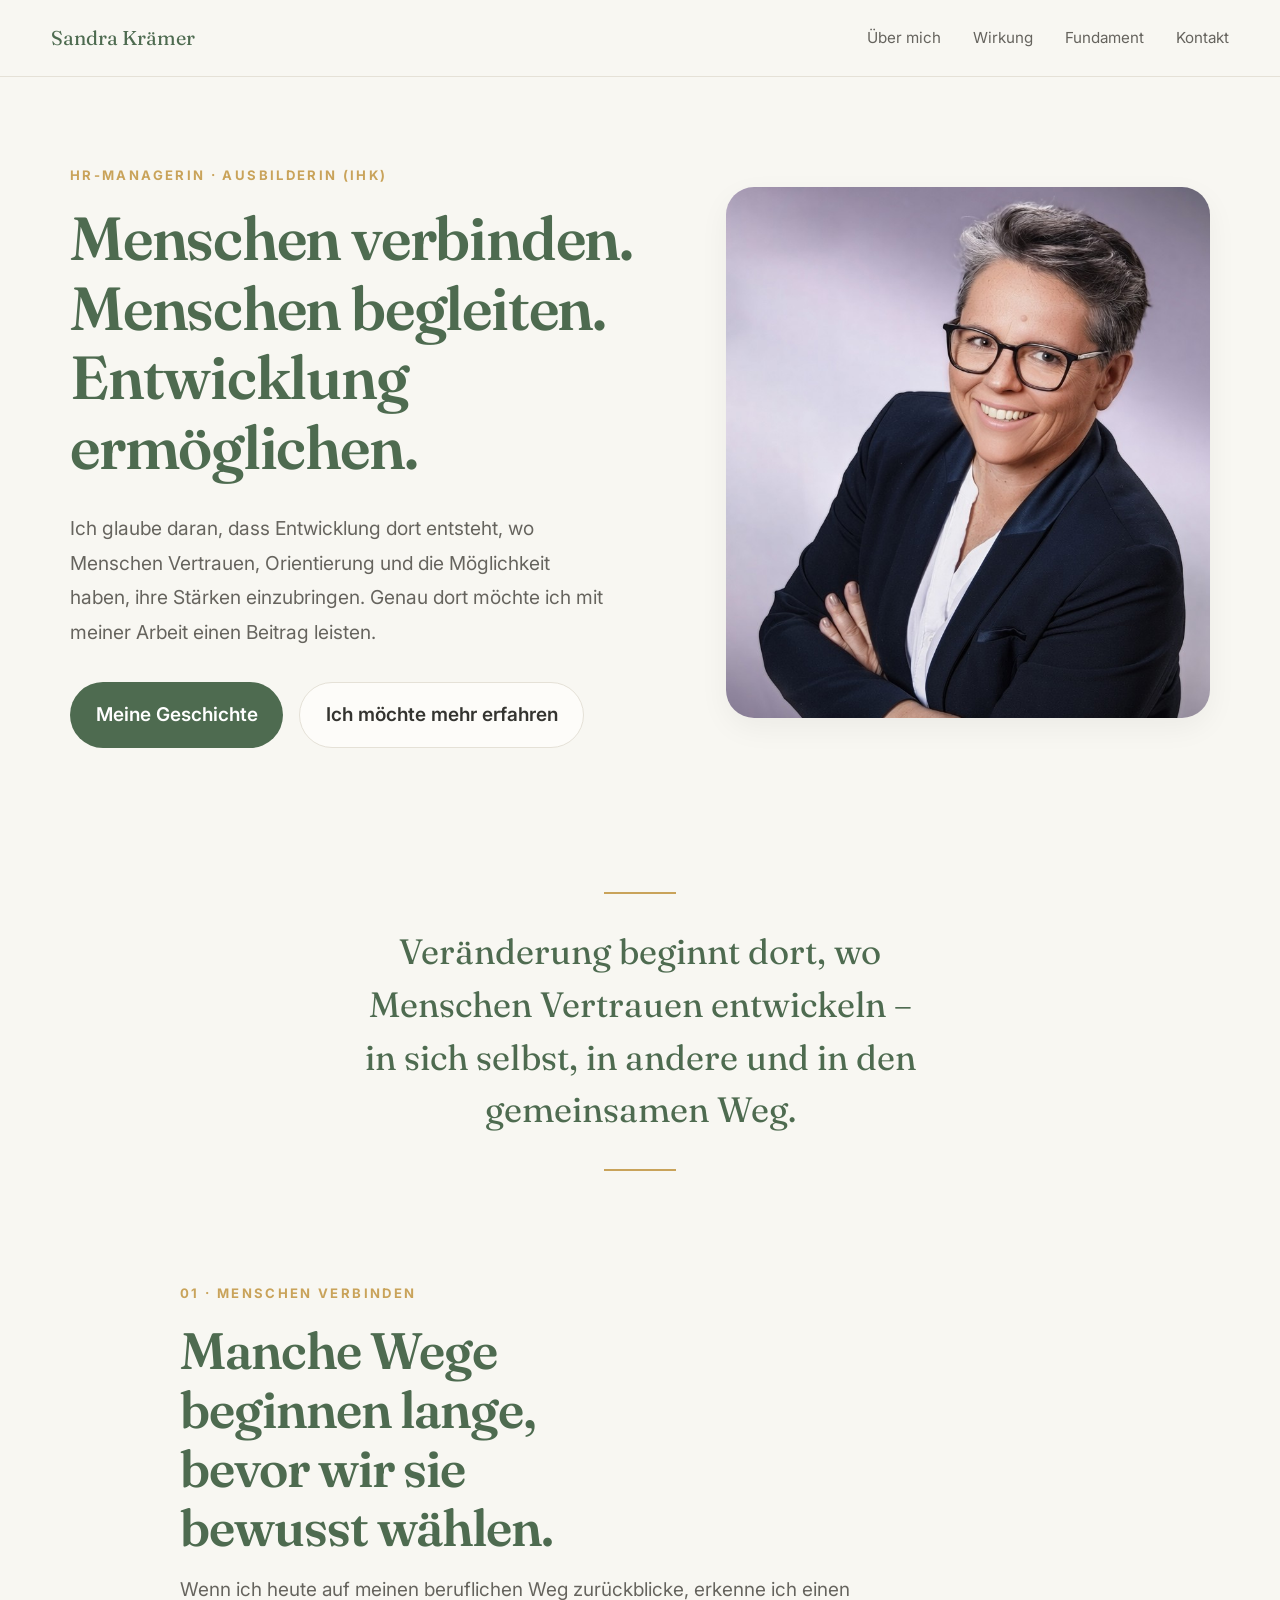
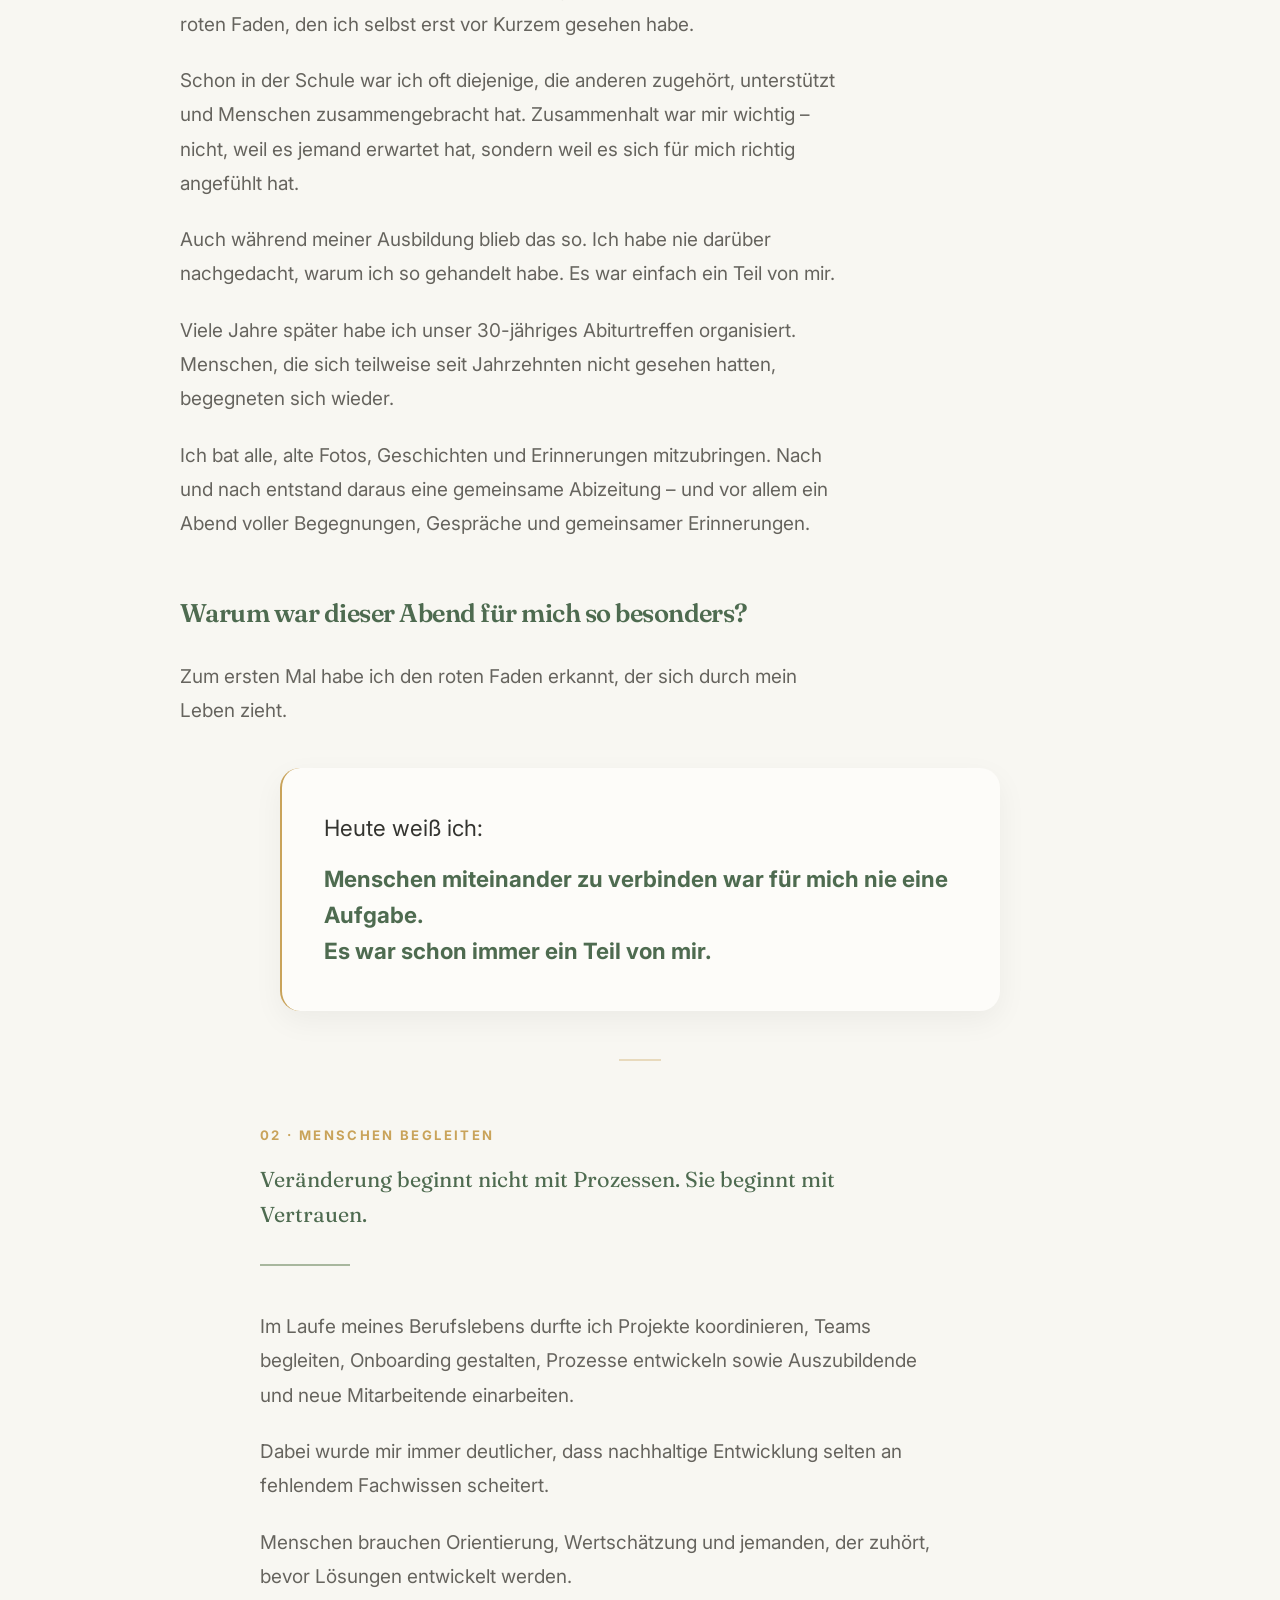
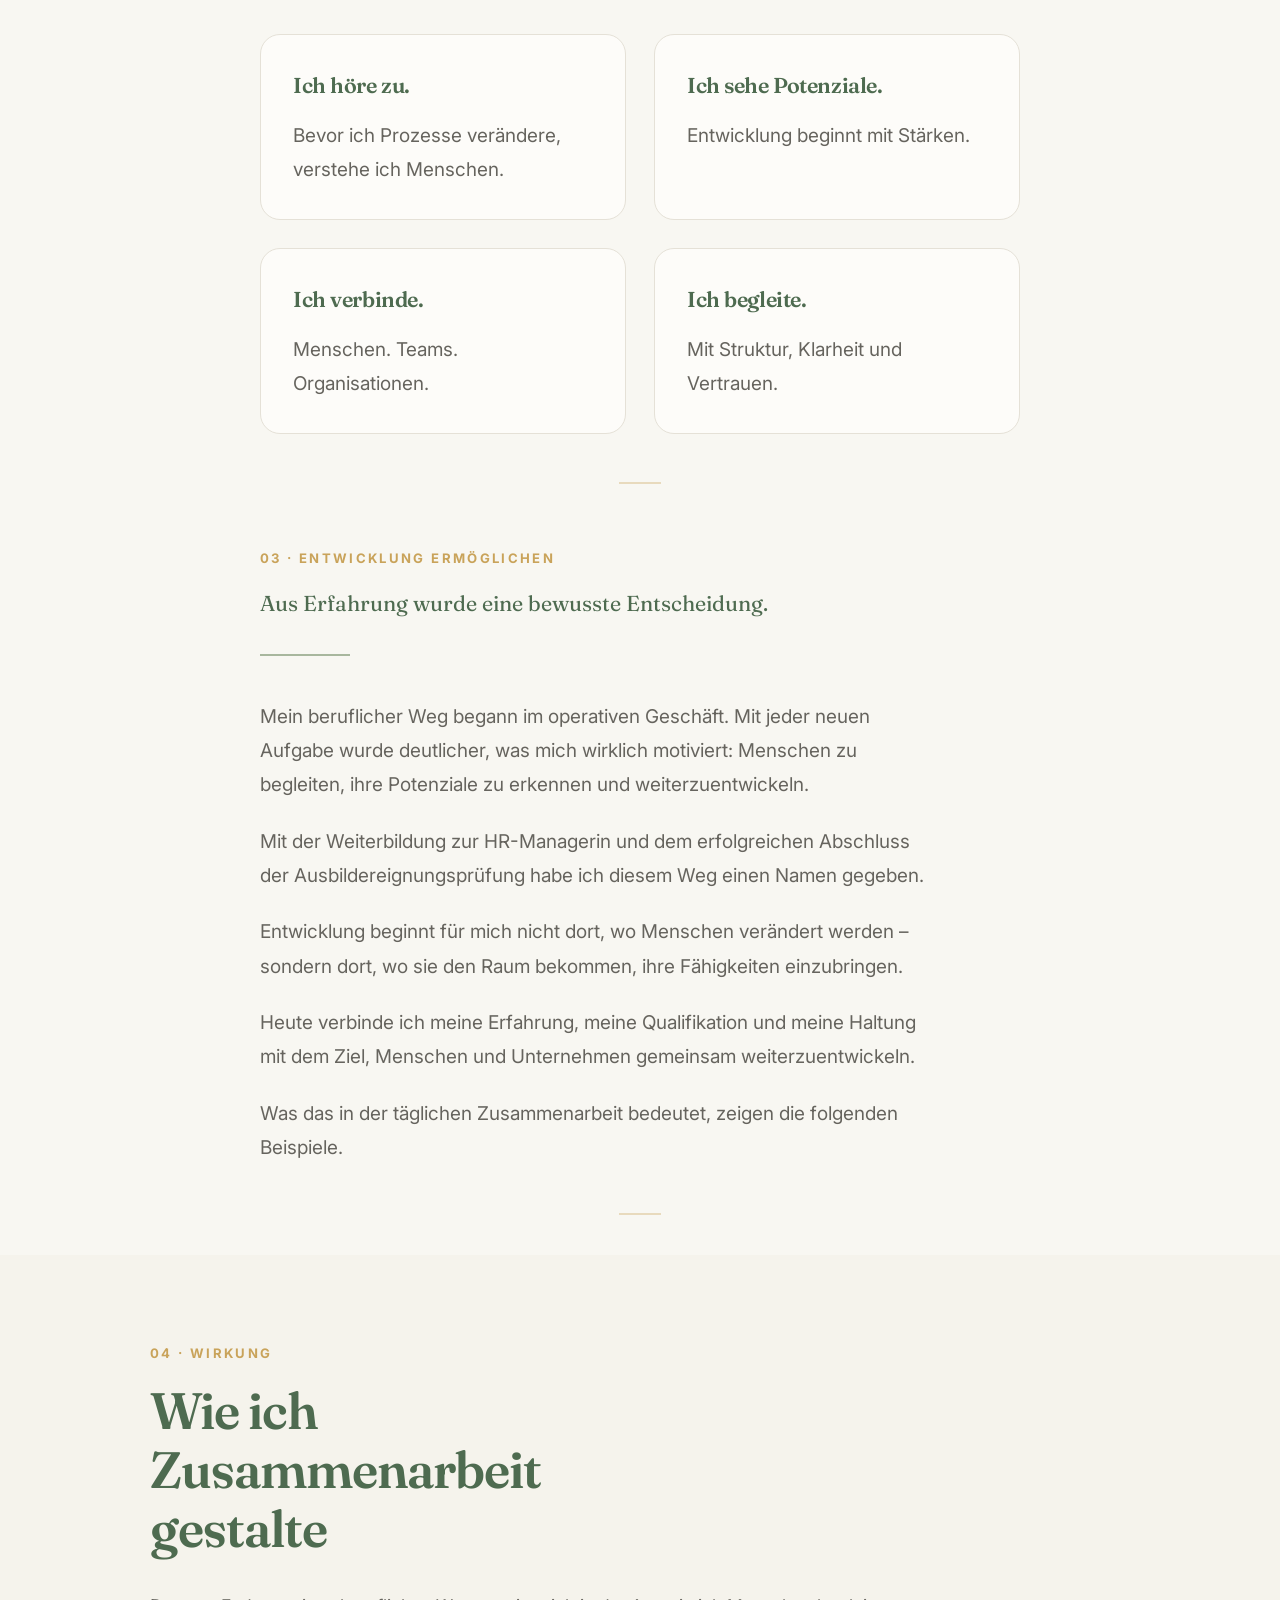
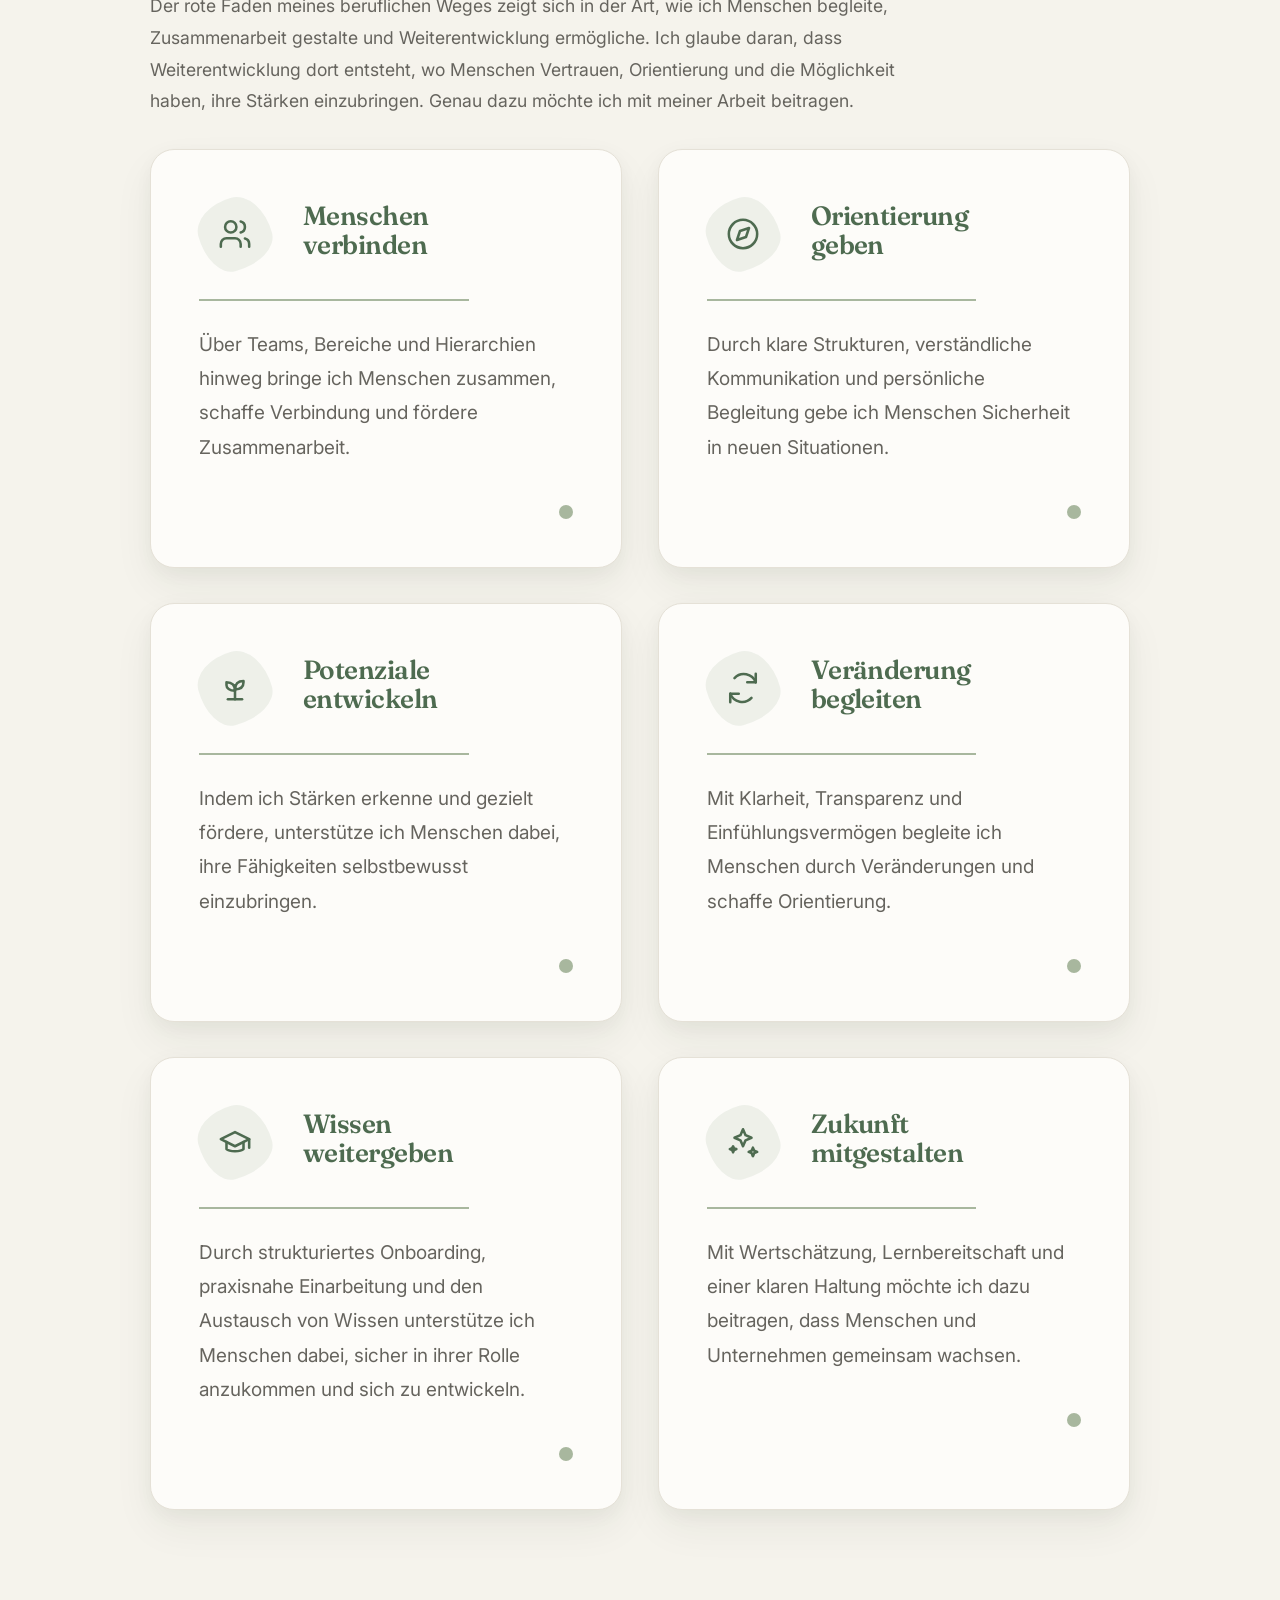
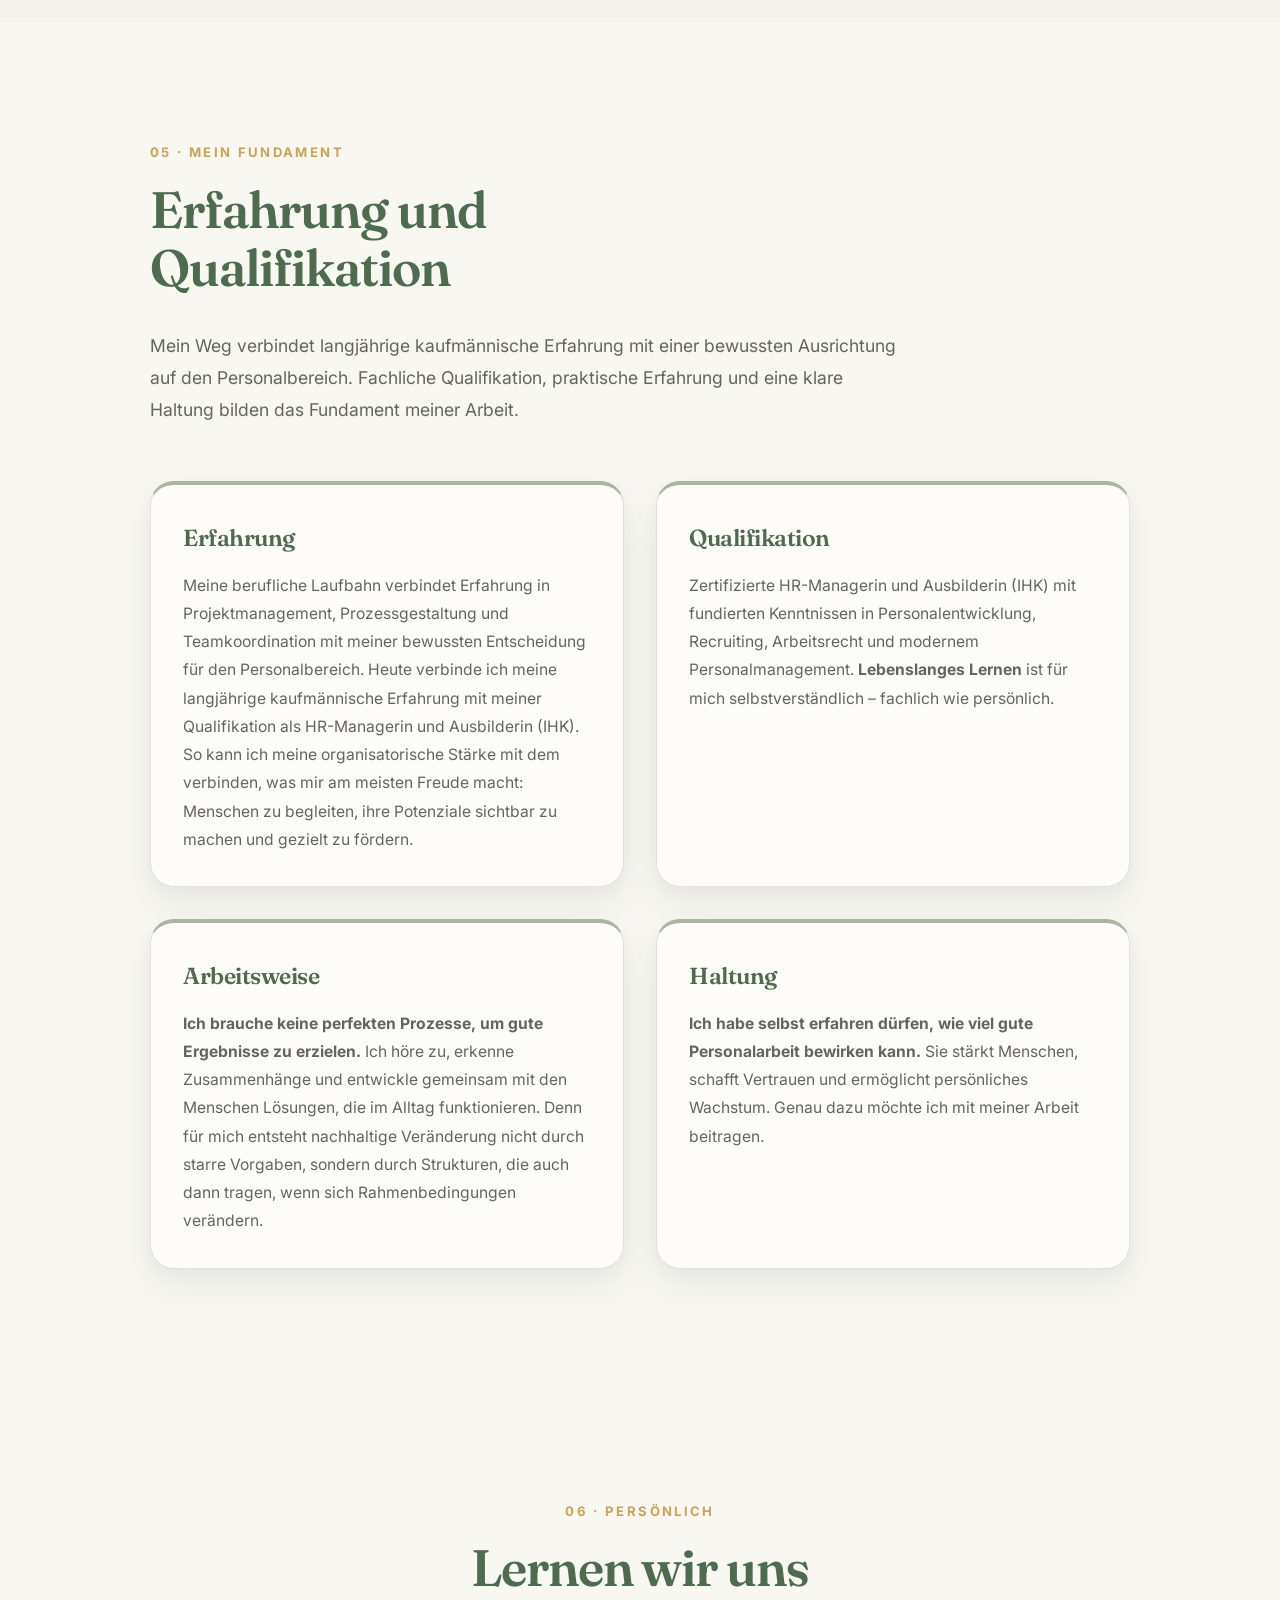
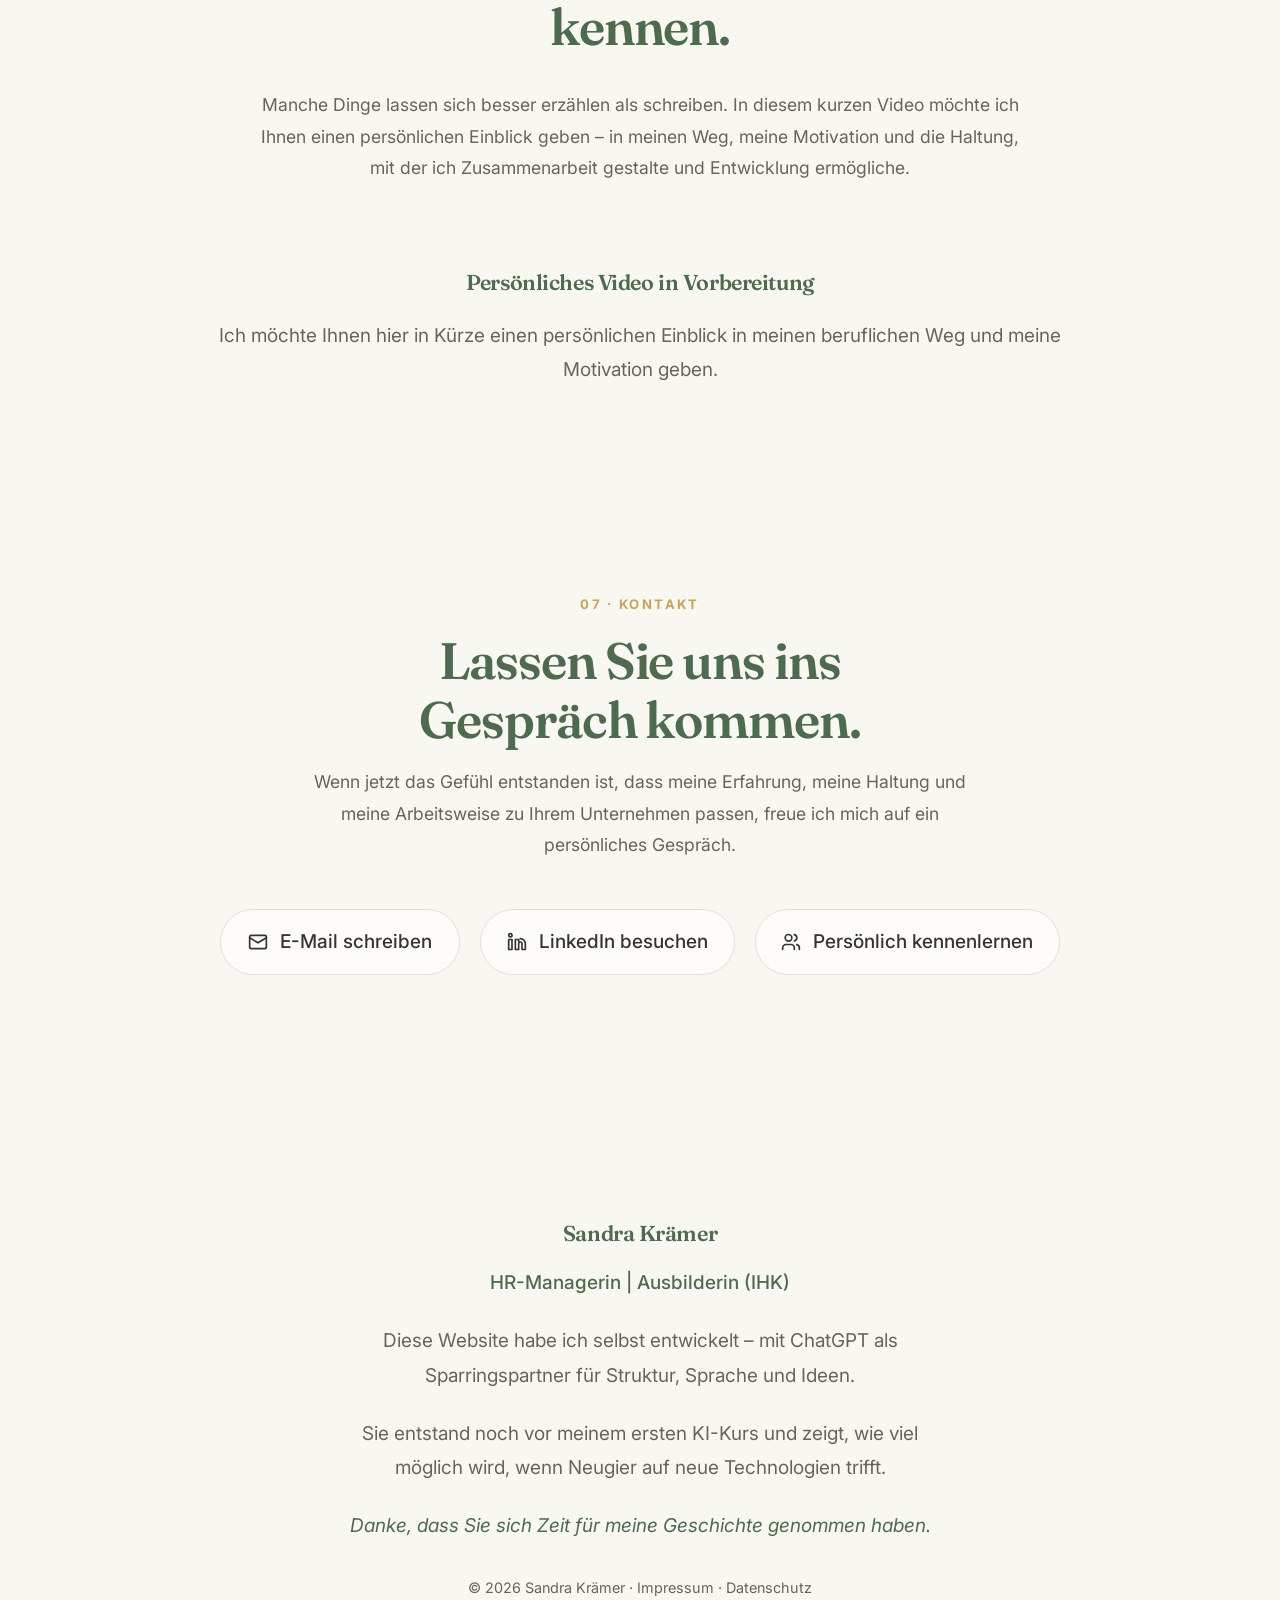
==== commit 15b7663e: "Version 5.0 – Final Release Completed legal pages, footer navigation and final polish for the person" ====
--- a/index.html
+++ b/index.html
@@ -302,7 +302,7 @@
 
         <p class="impact-intro">
             Der rote Faden meines beruflichen Weges zeigt sich in der Art,
-            wie ich Menschen begleite, Zusammenarbeit gestalte und Menschen in ihrer Entwicklung begleite.
+            wie ich Menschen begleite, Zusammenarbeit gestalte und Weiterentwicklung ermögliche.
             Ich glaube daran, dass Weiterentwicklung dort entsteht,
             wo Menschen Vertrauen, Orientierung und die Möglichkeit haben,
             ihre Stärken einzubringen. Genau dazu möchte ich mit meiner Arbeit beitragen.
@@ -832,7 +832,19 @@
         </p>
 
         <small>
-            © 2026 Sandra Krämer
+
+        © 2026 Sandra Krämer ·
+
+        <a href="impressum.html">
+        Impressum
+        </a>
+
+        ·
+
+        <a href="datenschutz.html">
+        Datenschutz
+        </a>
+
         </small>
 
     </div>
--- a/style.css
+++ b/style.css
@@ -1260,6 +1260,20 @@
     font-size:.9rem;
 
 }
+footer small a{
+
+    color:inherit;
+
+    text-decoration:none;
+
+}
+
+footer small a:hover{
+
+    color:var(--primary);
+
+}
+
 /* ==========================================================
    17 | ANIMATIONEN
    ========================================================== */
@@ -1534,6 +1548,65 @@
 
 }
 
+/* ==========================================================
+   22 | LEGAL
+   ========================================================== */
+
+.legal{
+
+    padding:7rem 2rem;
+
+}
+
+.legal .container{
+
+    max-width:760px;
+
+}
+
+.legal-intro{
+
+    margin-bottom:3rem;
+
+    font-size:1.1rem;
+
+    color:var(--text-soft);
+
+}
+
+.legal h3{
+
+    margin-top:2.75rem;
+
+    margin-bottom:.8rem;
+
+    font-family:var(--font-heading);
+
+    color:var(--primary);
+
+}
+
+.legal p{
+
+    line-height:1.85;
+
+    margin-bottom:1.2rem;
+
+}
+
+.legal a{
+
+    color:var(--primary);
+
+}
+
+.legal-back{
+
+    text-align:center;
+
+    margin-top:5rem;
+
+}
 
 /* ==========================================================
    ENDE
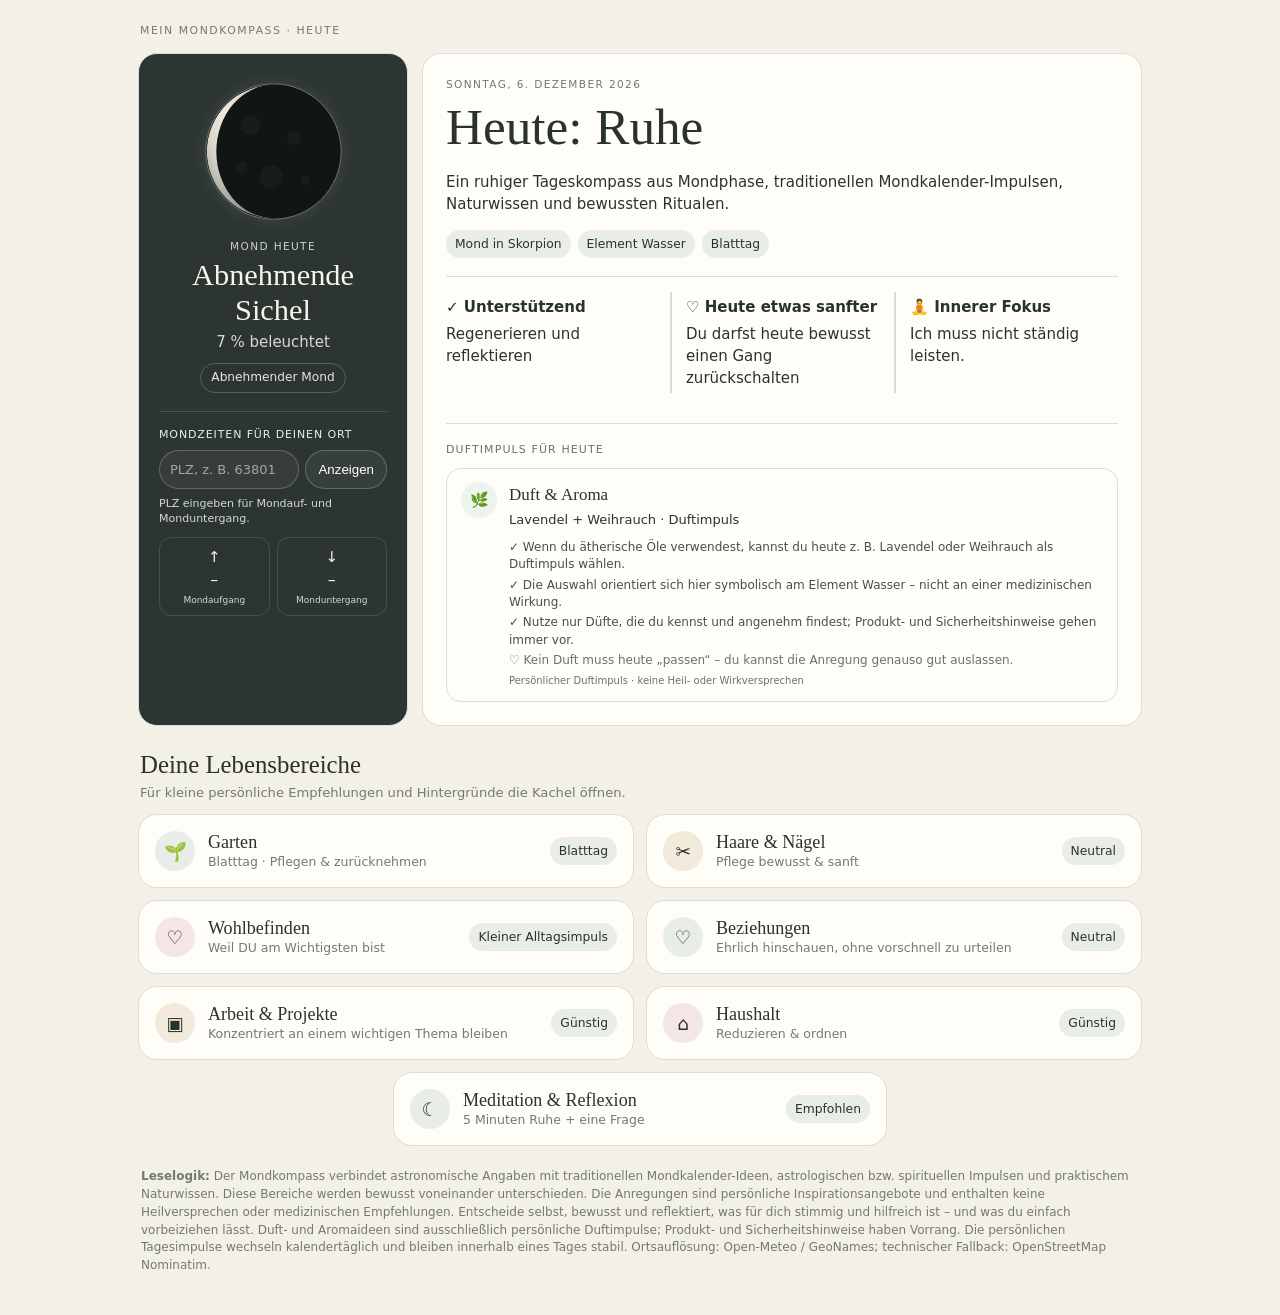
==== commit 1075cae8: "version 17" ====
--- a/index.html
+++ b/index.html
@@ -1,854 +1,654 @@
-<!DOCTYPE html>
-
+<!doctype html>
 <html lang="de">
 <head>
-<meta charset="utf-8"/>
-<meta content="width=device-width, initial-scale=1.0" name="viewport"/>
-<title>
-Sandra Krämer | HR-Managerin & Ausbilderin (IHK)
-</title>
-<meta
-name="description"
-content="Sandra Krämer – HR-Managerin und Ausbilderin (IHK). Menschen verbinden, Entwicklung ermöglichen und Zusammenarbeit gestalten – mit Haltung, Struktur und Wertschätzung.">
-<link rel="icon" type="image/png" sizes="32x32" href="favicon.png">
-<link rel="apple-touch-icon" sizes="180x180" href="apple-touch-icon.png">
-<link href="https://fonts.googleapis.com" rel="preconnect"/>
-<link crossorigin="" href="https://fonts.gstatic.com" rel="preconnect"/>
-<link href="https://fonts.googleapis.com/css2?family=Fraunces:wght@400;600;700&amp;family=Inter:wght@300;400;500;600;700&amp;display=swap" rel="stylesheet"/>
-<link href="style.css" rel="stylesheet"/>
-</head>
-<body id="top">
-<header>
-<div class="container">
-<a class="logo" href="#top">
-            Sandra Krämer
-        </a>
-<nav>
-<a href="#geschichte">Über mich</a>
-<a href="#impact">Wirkung</a>
-<a href="#qualifications">Fundament</a>
-<a href="#contact">Kontakt</a>
-</nav>
-</div>
-</header>
-<main>
-<!-- ======================================================= -->
+<meta charset="utf-8"><meta name="viewport" content="width=device-width,initial-scale=1">
+<title>Mein Mondkompass · V17</title>
+<style>
+:root{--bg:#f3f0e8;--paper:#fffdf8;--ink:#29332e;--muted:#727a72;--line:#dcddd5;--sage:#718374;--sage2:#e8eee7;--sand:#f2eadb;--rose:#f4e6e7;--blue:#e4eef0;--warn:#f7e7df}
+*{box-sizing:border-box} body{margin:0;background:var(--bg);color:var(--ink);font:15px/1.48 system-ui,-apple-system,Segoe UI,sans-serif}
+main{max-width:1040px;margin:auto;padding:18px}.top{font-size:.68rem;letter-spacing:.14em;text-transform:uppercase;color:var(--muted);padding:5px 2px 14px}
+.hero{display:grid;grid-template-columns:270px 1fr;gap:14px}.panel,.tile{background:var(--paper);border:1px solid var(--line);border-radius:19px}
+.moonpanel{padding:20px;text-align:center;background:#2d3532;color:#f8f5eb}.moon{width:145px;height:145px;margin:5px auto 15px;border-radius:50%;position:relative;overflow:hidden;background:#0e1412;box-shadow:0 0 25px #fff2 inset}
+.moon:before{content:"";position:absolute;inset:0;border-radius:50%;background:radial-gradient(circle at 35% 30%,#eee9dd,#c7c5ba 47%,#898d87 76%,#5d635f)}
+.moon:after{content:"";position:absolute;top:-3%;bottom:-3%;width:100%;border-radius:50%;background:#111714;opacity:.97}.moon.wax:after{right:var(--shade)}.moon.wane:after{left:var(--shade)}
+.eyebrow{font-size:.66rem;letter-spacing:.13em;text-transform:uppercase;color:var(--muted)}.moonpanel .eyebrow{color:#ccd1cb}
+.moonpanel h1{font:500 1.9rem Georgia,serif;margin:3px}.sub{color:#d7d9d4}
+.summary{padding:23px}.summary h2{font:500 clamp(1.8rem,4vw,3.3rem) Georgia,serif;margin:4px 0 8px}.pills{display:flex;flex-wrap:wrap;gap:7px;margin-top:14px}.pill,.status{border-radius:999px;padding:5px 9px;font-size:.77rem;background:var(--sage2)}
+.focus{margin-top:14px;padding:18px}.focus h2{font:500 1.45rem Georgia,serif;margin:4px 0 8px}.focusgrid{display:grid;grid-template-columns:repeat(3,1fr);gap:10px}.mini{padding:12px;border-left:2px solid var(--line)}.mini b{display:block;margin-bottom:3px}
+.sectiontitle{font:500 1.55rem Georgia,serif;margin:25px 2px 10px}.hint{font-size:.82rem;color:var(--muted);margin:-6px 2px 12px}
+.tiles{display:grid;grid-template-columns:1fr 1fr;gap:12px}.tile{overflow:hidden}.tile summary{list-style:none;cursor:pointer;padding:16px;display:grid;grid-template-columns:42px 1fr auto;gap:11px;align-items:center}.tile summary::-webkit-details-marker{display:none}
+.icon{width:40px;height:40px;border-radius:50%;display:grid;place-items:center;background:var(--sage2);font-size:1.15rem}.tile:nth-child(3n+2) .icon{background:var(--sand)}.tile:nth-child(3n) .icon{background:var(--rose)}
+.title b{display:block;font:500 1.13rem Georgia,serif}.title span{font-size:.78rem;color:var(--muted)}.status{white-space:nowrap}.detail{padding:0 17px 17px 69px;border-top:1px dashed var(--line)}
+.detail ul{padding-left:0;list-style:none;margin-left:0}.detail li{list-style:none}.detail li{padding:7px 0;border-bottom:1px dashed #e7e6df}.yes:before{content:"✓";color:#568060;font-weight:bold;margin-right:8px}.no:before{content:"♡";color:#a86d63;font-weight:bold;margin-right:8px}
+.source{font-size:.76rem;color:var(--muted);margin-top:9px}.mantra{font:italic 1.13rem/1.5 Georgia,serif;border-left:3px solid var(--sage);padding-left:11px}
+footer{font-size:.75rem;color:var(--muted);padding:22px 3px}
+@media(max-width:720px){.hero{grid-template-columns:1fr}.moonpanel{display:grid;grid-template-columns:145px 1fr;align-items:center;text-align:left}.moon{width:120px;height:120px;margin:auto}.tiles{grid-template-columns:1fr}.focusgrid{grid-template-columns:1fr}.detail{padding-left:17px}}
+@media(max-width:430px){.moonpanel{display:block;text-align:center}.tile summary{grid-template-columns:40px 1fr}.status{grid-column:2;justify-self:start}}
+
+.mooncycle{display:inline-block;margin-top:10px;padding:5px 10px;border:1px solid #ffffff35;border-radius:999px;font-size:.76rem;color:#e3e7e1}
+.today-inline{display:grid;grid-template-columns:repeat(3,1fr);gap:0;margin-top:18px;border-top:1px solid var(--line);padding-top:15px}
+.today-inline>div{padding:4px 14px;border-left:2px solid var(--line)}.today-inline>div:first-child{padding-left:0;border-left:0}
+.today-inline b,.today-inline span{display:block}.today-inline span{margin-top:4px}
+.tile{cursor:pointer}.tile summary{pointer-events:none}.tile .detail{display:none}
+.modal{display:none;position:fixed;inset:0;background:#26302b99;z-index:20;padding:20px;align-items:center;justify-content:center}
+.modal.open{display:flex}.modalbox{position:relative;width:min(680px,100%);max-height:86vh;overflow:auto;background:var(--paper);border-radius:22px;padding:25px;box-shadow:0 18px 60px #0004}
+.close{position:absolute;right:14px;top:10px;border:0;background:transparent;font-size:2rem;color:var(--muted);cursor:pointer}
+.modalbox .modalhead{display:grid;grid-template-columns:44px 1fr;gap:12px;align-items:center;padding-right:35px}.modalbox .modaldetail{margin-top:16px}.modaldetail ul{list-style:none;padding-left:0;margin-left:0}.modaldetail li{list-style:none}
+@media(max-width:720px){.today-inline{grid-template-columns:1fr}.today-inline>div{border-left:0;border-top:1px solid var(--line);padding:10px 0}.today-inline>div:first-child{border-top:0}}
+
+.moonviz{width:145px;height:145px;margin:5px auto 15px;display:grid;place-items:center}
+.moonviz svg{width:100%;height:100%;display:block;filter:drop-shadow(0 0 8px #ffffff18)}
+@media(max-width:720px){.moonviz{width:120px;height:120px;margin:auto}}
+@media(max-width:430px){.moonviz{margin:5px auto 14px}}
+
+.locbox{margin-top:18px;padding-top:15px;border-top:1px solid #ffffff24;text-align:left}
+.locbox label{display:block;font-size:11px;letter-spacing:.08em;text-transform:uppercase;margin-bottom:7px;color:#e9eee9}
+.locrow{display:flex;gap:6px}.locrow input{min-width:0;width:100%;padding:9px 10px;border-radius:20px;border:1px solid #ffffff38;background:#ffffff0b;color:#fff;font:inherit;font-size:13px}
+.locrow input::placeholder{color:#ffffff8a}.locrow button{border:1px solid #ffffff38;border-radius:20px;background:#ffffff0d;color:#fff;padding:8px 12px;cursor:pointer}
+.locstatus{font-size:11px;line-height:1.35;color:#d4d9d5;margin-top:8px}
+.moontimes{display:grid;grid-template-columns:1fr 1fr;gap:7px;margin-top:10px}
+.moontimes span{border:1px solid #ffffff20;border-radius:12px;padding:8px;text-align:center}
+.moontimes b{display:block;font-size:16px;font-weight:500}.moontimes small{display:block;font-size:9px;color:#d4d9d5;margin-top:2px}
+
+.personal-daily{margin-top:30px;padding-top:18px;border-top:1px solid var(--line,#d9d7ce)}
+.personal-label{font-size:11px;letter-spacing:.1em;text-transform:uppercase;color:#66736d;margin-bottom:10px}
+.personal-grid{display:grid;grid-template-columns:1fr 1fr;gap:10px}
+.personal-grid .tile{margin:0;min-height:66px;background:#fffdf9}
+@media(max-width:700px){.personal-grid{grid-template-columns:1fr}}
+
+.aroma-open{display:flex;gap:12px;align-items:flex-start;padding:13px 14px;border:1px solid var(--line,#d9d7ce);border-radius:15px;background:#fffdf9}
+.aroma-icon{width:36px;height:36px;border-radius:50%;display:grid;place-items:center;background:#edf3ed;flex:0 0 auto}
+.aroma-open b,.aroma-open span,.aroma-open small{display:block}
+.aroma-open b{font-family:Georgia,serif;font-size:17px;font-weight:500}
+.aroma-open span{font-size:13px;margin-top:3px}
+.aroma-open small{font-size:10px;color:#69736e;margin-top:5px;line-height:1.35}
+
+.aroma-copy{min-width:0;flex:1}
+.aroma-details{margin-top:9px;font-size:12px;line-height:1.45;color:#46504b}
+.aroma-details div{margin:3px 0}
+.aroma-details .soft{color:#68736d}
+
+@media(max-width:600px){
+ body{padding-left:12px;padding-right:12px}
+ .hero{gap:12px}
+ .panel{border-radius:16px}
+ .summary{padding:20px 17px}
+ .summary h2{font-size:clamp(36px,12vw,52px)}
+ .today-inline{grid-template-columns:1fr}
+ .today-inline>div{border-left:0!important;border-top:1px solid var(--line,#d9d7ce);padding:11px 0!important}
+ .today-inline>div:first-child{border-top:0}
+ .tiles{grid-template-columns:1fr}
+ .tile{min-height:72px}
+ .locrow{flex-wrap:wrap}
+ .locrow button{min-height:44px}
+ .locrow input{min-height:44px;font-size:16px}
+ .aroma-open{padding:12px}
+}
+
+/* V17 – symmetrisches Lebensbereiche-Raster */
+.tiles .tile summary{
+  min-height:100%;
+  align-items:center;
+}
+.tiles .tile .title{
+  display:flex;
+  flex-direction:column;
+  justify-content:center;
+  min-width:0;
+}
+@media(min-width:701px){
+  /* 7. Kachel: Meditation & Reflexion mittig unter den drei Kachelpaaren */
+  .tiles .tile[data-key="meditation"]{
+    grid-column:1 / -1;
+    width:calc(50% - 8px);
+    justify-self:center;
+  }
+}
+@media(max-width:700px){
+  .tiles .tile[data-key="meditation"]{
+    width:auto;
+    grid-column:auto;
+    justify-self:stretch;
+  }
+}
+</style></head>
+<body><main>
+<div class="top">Mein Mondkompass · Heute</div>
 <section class="hero">
-<div class="container hero-grid">
-<div class="hero-content">
-<p class="eyebrow">
-
-HR-Managerin · Ausbilderin (IHK)
-
-</p>
-<h1>
-
-Menschen verbinden.<br/>
-Menschen begleiten.<br/>
-Entwicklung ermöglichen.
-
-</h1>
-<p class="lead">
-
-Ich glaube daran, dass Entwicklung dort entsteht, wo Menschen Vertrauen, Orientierung und die Möglichkeit haben, ihre Stärken einzubringen. Genau dort möchte ich mit meiner Arbeit einen Beitrag leisten.
-
-</p>
-<div class="hero-buttons">
-<a class="button primary" href="#geschichte">
-
-Meine Geschichte
-
-</a>
-<a class="button secondary" href="#contact">
-
-Ich möchte mehr erfahren
-
-</a>
-</div>
-</div>
-<div class="hero-image">
-    <img src="images/sandra-kraemer.jpg"
-         alt="Sandra Krämer – HR-Managerin und Ausbilderin">
-</div>
-</div>
-</section><section class="editorial-quote">
-    <div class="container-text">
-        <p>
-            Veränderung beginnt dort, wo Menschen Vertrauen entwickeln – in sich selbst, in andere und in den gemeinsamen Weg.
-
-        </p>
+ <div class="panel moonpanel"><div class="moonviz" id="moon"></div><div><div class="eyebrow">Mond heute</div><h1 id="phase"></h1><div class="sub" id="illum"></div><div class="mooncycle" id="cycle"></div>
+<div class="locbox">
+  <form id="locform">
+    <label for="postcode">Mondzeiten für deinen Ort</label>
+    <div class="locrow">
+      <input id="postcode" inputmode="numeric" maxlength="5" placeholder="PLZ, z. B. 63801" aria-label="Postleitzahl">
+      <button type="submit">Anzeigen</button>
     </div>
-    </section>
-<!-- ======================================================= -->
-<section class="story" id="geschichte">
-
-    <div class="chapter">
-
-        <span class="section-label">01 · Menschen verbinden</span>
-
-        <h2>Manche Wege beginnen lange, bevor wir sie bewusst wählen.</h2>
-
-        <p>
-            Wenn ich heute auf meinen beruflichen Weg zurückblicke, erkenne ich einen roten Faden, den ich selbst erst vor Kurzem gesehen habe.
-        </p>
-
-        <p>
-            Schon in der Schule war ich oft diejenige, die anderen zugehört, unterstützt und Menschen zusammengebracht hat. Zusammenhalt war mir wichtig – nicht, weil es jemand erwartet hat, sondern weil es sich für mich richtig angefühlt hat.
-        </p>
-
-        <p>
-            Auch während meiner Ausbildung blieb das so. Ich habe nie darüber nachgedacht, warum ich so gehandelt habe. Es war einfach ein Teil von mir.
-        </p>
-
-        <p>
-            Viele Jahre später habe ich unser 30-jähriges Abiturtreffen organisiert. Menschen, die sich teilweise seit Jahrzehnten nicht gesehen hatten, begegneten sich wieder.
-        </p>
-
-        <p>
-            Ich bat alle, alte Fotos, Geschichten und Erinnerungen mitzubringen. Nach und nach entstand daraus eine gemeinsame Abizeitung – und vor allem ein Abend voller Begegnungen, Gespräche und gemeinsamer Erinnerungen.
-        </p>
-
-        <h3 class="story-question">
-            Warum war dieser Abend für mich so besonders?
-        </h3>
-
-        <p>
-            Zum ersten Mal habe ich den roten Faden erkannt, der sich durch mein Leben zieht.
-        </p>
-
-        <blockquote class="story-quote">
-
-            <span>Heute weiß ich:</span>
-
-            <strong>
-                Menschen miteinander zu verbinden war für mich nie eine Aufgabe.<br>
-                Es war schon immer ein Teil von mir.
-            </strong>
-
-        </blockquote>
-
+  </form>
+  <div id="locstatus" class="locstatus">PLZ eingeben für Mondauf- und Monduntergang.</div>
+  <div id="moontimes" class="moontimes" hidden>
+    <span>↑ <b id="moonrise">–</b><small>Mondaufgang</small></span>
+    <span>↓ <b id="moonset">–</b><small>Monduntergang</small></span>
+  </div>
+</div></div></div>
+ <div class="panel summary"><div class="eyebrow" id="date"></div><h2 id="focus"></h2><p id="intro"></p>
+<div class="pills"><span class="pill" id="zodiac"></span><span class="pill" id="element"></span><span class="pill" id="plantday"></span></div>
+<div class="today-inline"><div><b>✓ Unterstützend</b><span id="m1"></span></div><div><b>♡ Heute etwas sanfter</b><span id="m2"></span></div><div><b>🧘 Innerer Fokus</b><span id="m3"></span></div></div><div class="personal-daily">
+  <div class="personal-label">Duftimpuls für heute</div>
+  <div class="aroma-open">
+    <div class="aroma-icon">🌿</div>
+    <div class="aroma-copy">
+      <b id="aromaTitle">Duft & Aroma</b>
+      <span id="aromaText"></span>
+      <div id="aromaDetails" class="aroma-details"></div>
+      <small id="aromaNote"></small>
     </div>
-
-</section>
-<!-- ======================================================= -->
-<section class="story">
-<div class="container">
-<div class="chapter">
-<span class="section-label">
-
-02 · Menschen begleiten
-
-</span>
-
-<p class="intro">
-
-Veränderung beginnt nicht mit Prozessen.
-
-Sie beginnt mit Vertrauen.
-
-</p>
-
-<div class="story-divider"></div>
-
-<p>
-
-Im Laufe meines Berufslebens durfte ich Projekte koordinieren,
-Teams begleiten,
-Onboarding gestalten,
-Prozesse entwickeln
-sowie Auszubildende und neue Mitarbeitende einarbeiten.
-
-</p>
-<p>
-
-Dabei wurde mir immer deutlicher,
-dass nachhaltige Entwicklung selten an fehlendem Fachwissen scheitert.
-
-</p>
-<p>
-
-Menschen brauchen Orientierung,
-Wertschätzung
-und jemanden,
-der zuhört,
-bevor Lösungen entwickelt werden.
-
-</p>
-</div>
-<div class="principles">
-<article>
-<h3>
-
-Ich höre zu.
-
-</h3>
-<p>
-
-Bevor ich Prozesse verändere,
-verstehe ich Menschen.
-
-</p>
-</article>
-<article>
-<h3>
-
-Ich sehe Potenziale.
-
-</h3>
-<p>
-
-Entwicklung beginnt mit Stärken.
-
-</p>
-</article>
-<article>
-<h3>
-
-Ich verbinde.
-
-</h3>
-<p>
-
-Menschen.
-Teams.
-Organisationen.
-
-</p>
-</article>
-<article>
-<h3>
-
-Ich begleite.
-
-</h3>
-<p>
-
-Mit Struktur,
-Klarheit
-und Vertrauen.
-
-</p>
-</article>
+  </div>
 </div>
 </div>
 </section>
-<!-- ======================================================= -->
-<section class="story">
-<div class="container">
-<div class="chapter">
-<span class="section-label">
-
-03 · Entwicklung ermöglichen
-
-</span>
-
-<p class="intro">
-
-Aus Erfahrung wurde eine bewusste Entscheidung.
-
-</p>
-
-<div class="story-divider"></div>
-
-<p>
-
-Mein beruflicher Weg begann im operativen Geschäft.
-
-Mit jeder neuen Aufgabe wurde deutlicher,
-was mich wirklich motiviert:
-
-Menschen zu begleiten,
-ihre Potenziale zu erkennen und weiterzuentwickeln.
-
-</p>
-<p>
-
-Mit der Weiterbildung zur HR-Managerin
-und dem erfolgreichen Abschluss der Ausbildereignungsprüfung
-habe ich diesem Weg einen Namen gegeben.
-
-</p>
-<p class="highlight">
-
-Entwicklung beginnt für mich nicht dort,
-wo Menschen verändert werden – sondern dort,
-wo sie den Raum bekommen,
-ihre Fähigkeiten einzubringen.
-</p>
-<p>
-
-Heute verbinde ich meine Erfahrung, meine Qualifikation und meine Haltung mit dem Ziel,
-Menschen und Unternehmen gemeinsam weiterzuentwickeln.
-</p>
-<p>
-    
-Was das in der täglichen Zusammenarbeit bedeutet, zeigen die folgenden Beispiele.
-</p>
-</div>
-</div>
-</section>
-<!-- ======================================================= -->
-<section class="impact" id="impact">
-
-    <div class="container">
-
-        <span class="section-label">
-            04 · Wirkung
-        </span>
-
-        <h2>
-            Wie ich Zusammenarbeit gestalte
-        </h2>
-
-        <p class="impact-intro">
-            Der rote Faden meines beruflichen Weges zeigt sich in der Art,
-            wie ich Menschen begleite, Zusammenarbeit gestalte und Weiterentwicklung ermögliche.
-            Ich glaube daran, dass Weiterentwicklung dort entsteht,
-            wo Menschen Vertrauen, Orientierung und die Möglichkeit haben,
-            ihre Stärken einzubringen. Genau dazu möchte ich mit meiner Arbeit beitragen.
-        </p>
-
-        <div class="impact-roadmap">
-        
-         <div class="impact-grid">
-
-            <article class="impact-card">
-
-         <div class="card-header">
-
-        <div class="impact-icon-wrapper">
-
-            <div class="icon-blob"></div>
-
-            <div class="impact-icon">
-
-                <!-- komplettes SVG hier -->
-
-                <svg xmlns="http://www.w3.org/2000/svg"
-                    width="34"
-                    height="34"
-                    viewBox="0 0 24 24"
-                    fill="none"
-                    stroke="currentColor"
-                    stroke-width="1.8"
-                    stroke-linecap="round"
-                    stroke-linejoin="round">
-
-                    <path d="M16 21v-2a4 4 0 0 0-4-4H6a4 4 0 0 0-4 4v2"/>
-                    <circle cx="9" cy="7" r="4"/>
-                    <path d="M22 21v-2a4 4 0 0 0-3-3.87"/>
-                    <path d="M16 3.13a4 4 0 0 1 0 7.75"/>
-
-                </svg>
-
-            </div>
-
-        </div>
-
-        <h3>
-            Menschen<br>
-            verbinden
-        </h3>
-
-    </div>
-
-    <div class="card-divider"></div>
-
-    <p>
-        Über Teams, Bereiche und Hierarchien hinweg bringe ich Menschen zusammen,
-        schaffe Verbindung und fördere Zusammenarbeit.
-    </p>
-
-    <div class="roadmap-node"></div>
-
-</article>
-
-            <article class="impact-card">
-
-         <div class="card-header">
-
-        <div class="impact-icon-wrapper">
-
-            <div class="icon-blob"></div>
-
-            <div class="impact-icon">
-
-                <!-- komplettes SVG hier -->
-
-                <svg xmlns="http://www.w3.org/2000/svg"
-                width="34"
-                height="34"
-                viewBox="0 0 24 24"
-                fill="none"
-                stroke="currentColor"
-                stroke-width="1.8"
-                stroke-linecap="round"
-                stroke-linejoin="round">
-
-                <circle cx="12" cy="12" r="10"/>
-                <polygon points="16.24 7.76 14.12 14.12 7.76 16.24 9.88 9.88 16.24 7.76"/>
-
-                </svg>
-
-            </div>
-
-        </div>
-
-        <h3>
-            Orientierung<br>
-            geben
-        </h3>
-
-    </div>
-
-    <div class="card-divider"></div>
-
-    <p>
-        Durch klare Strukturen, verständliche Kommunikation und persönliche Begleitung gebe ich Menschen Sicherheit in neuen Situationen.
-    </p>
-
-    <div class="roadmap-node"></div>
-
-</article>
-
-            <article class="impact-card">
-
-         <div class="card-header">
-
-        <div class="impact-icon-wrapper">
-
-            <div class="icon-blob"></div>
-
-            <div class="impact-icon">
-
-                <!-- komplettes SVG hier -->
-
-                <svg xmlns="http://www.w3.org/2000/svg"
-                width="34"
-                height="34"
-                viewBox="0 0 24 24"
-                fill="none"
-                stroke="currentColor"
-                stroke-width="1.8"
-                stroke-linecap="round"
-                stroke-linejoin="round">
-
-                <path d="M7 20h10"/>
-                <path d="M12 20V10"/>
-                <path d="M18 8c0 3-2 5-6 5 0-4 2-6 6-6v1z"/>
-                <path d="M6 10c0 2 2 4 6 4 0-4-2-6-6-6v2z"/>
-
-                </svg>
-
-            </div>
-
-        </div>
-
-        <h3>
-            Potenziale<br>
-            entwickeln
-        </h3>
-
-    </div>
-
-    <div class="card-divider"></div>
-
-    <p>
-        Indem ich Stärken erkenne und gezielt fördere, unterstütze ich Menschen dabei, ihre Fähigkeiten selbstbewusst einzubringen.
-    </p>
-
-    <div class="roadmap-node"></div>
-
-</article>
-
-            <article class="impact-card">
-
-         <div class="card-header">
-
-        <div class="impact-icon-wrapper">
-
-            <div class="icon-blob"></div>
-
-            <div class="impact-icon">
-
-                <!-- komplettes SVG hier -->
-
-                <svg xmlns="http://www.w3.org/2000/svg"
-                width="34"
-                height="34"
-                viewBox="0 0 24 24"
-                fill="none"
-                stroke="currentColor"
-                stroke-width="1.8"
-                stroke-linecap="round"
-                stroke-linejoin="round">
-
-                <path d="M21 2v6h-6"/>
-                <path d="M3 22v-6h6"/>
-                <path d="M21 8a9 9 0 0 0-15-3"/>
-                <path d="M3 16a9 9 0 0 0 15 3"/>
-
-                </svg>
-
-            </div>
-
-        </div>
-
-        <h3>
-            Veränderung<br>
-            begleiten
-        </h3>
-
-    </div>
-
-    <div class="card-divider"></div>
-
-    <p>
-        Mit Klarheit, Transparenz und Einfühlungsvermögen begleite ich Menschen durch Veränderungen und schaffe Orientierung.
-    </p>
-
-    <div class="roadmap-node"></div>
-
-</article>
-
-            <article class="impact-card">
-
-         <div class="card-header">
-
-        <div class="impact-icon-wrapper">
-
-            <div class="icon-blob"></div>
-
-            <div class="impact-icon">
-
-                <!-- komplettes SVG hier -->
-
-                <svg xmlns="http://www.w3.org/2000/svg"
-                width="34"
-                height="34"
-                viewBox="0 0 24 24"
-                fill="none"
-                stroke="currentColor"
-                stroke-width="1.8"
-                stroke-linecap="round"
-                stroke-linejoin="round">
-
-                <path d="M22 10L12 5 2 10l10 5 10-5z"/>
-                <path d="M6 12v5c2 2 10 2 12 0v-5"/>
-                <path d="M22 10v6"/>
-
-                </svg>
-
-            </div>
-
-        </div>
-
-        <h3>
-            Wissen<br>
-            weitergeben
-        </h3>
-
-    </div>
-
-    <div class="card-divider"></div>
-
-    <p>
-        Durch strukturiertes Onboarding, praxisnahe Einarbeitung und den Austausch von Wissen unterstütze ich Menschen dabei, sicher in ihrer Rolle anzukommen und sich zu entwickeln.
-    </p>
-
-    <div class="roadmap-node"></div>
-
-</article>
-
-            <article class="impact-card">
-
-         <div class="card-header">
-
-        <div class="impact-icon-wrapper">
-
-            <div class="icon-blob"></div>
-
-            <div class="impact-icon">
-
-                <!-- komplettes SVG hier -->
-
-                <svg xmlns="http://www.w3.org/2000/svg"
-                width="34"
-                height="34"
-                viewBox="0 0 24 24"
-                fill="none"
-                stroke="currentColor"
-                stroke-width="1.8"
-                stroke-linecap="round"
-                stroke-linejoin="round">
-
-                <path d="M12 3l1.8 4.2L18 9l-4.2 1.8L12 15l-1.8-4.2L6 9l4.2-1.8L12 3z"/>
-                <path d="M19 16l.9 2.1L22 19l-2.1.9L19 22l-.9-2.1L16 19l2.1-.9L19 16z"/>
-                <path d="M5 15l.7 1.6L7.3 17l-1.6.7L5 19.3l-.7-1.6L2.7 17l1.6-.7L5 15z"/>
-
-                </svg>
-
-            </div>
-
-        </div>
-
-        <h3>
-            Zukunft<br>
-            mitgestalten
-        </h3>
-
-    </div>
-
-    <div class="card-divider"></div>
-
-    <p>
-        Mit Wertschätzung, Lernbereitschaft und einer klaren Haltung möchte ich dazu beitragen, dass Menschen und Unternehmen gemeinsam wachsen.
-    </p>
-
-    <div class="roadmap-node"></div>
-
-</article>
-        </div>
-
-    </div>
-
-</section>
-<!-- ======================================================= -->
-<section class="qualifications" id="qualifications">
-
-    <div class="container">
-
-        <span class="section-label">
-            05 · Mein Fundament
-        </span>
-
-        <h2>
-            Erfahrung und Qualifikation
-        </h2>
-
-        <p class="qualification-intro">
-            Mein Weg verbindet langjährige kaufmännische Erfahrung mit einer bewussten Ausrichtung auf den Personalbereich. Fachliche Qualifikation, praktische Erfahrung und eine klare Haltung bilden das Fundament meiner Arbeit.
-        </p>
-
-        <div class="qualification-grid">
-
-            <article>
-
-                <h3>Erfahrung</h3>
-
-                <p>
-                    Meine berufliche Laufbahn verbindet Erfahrung in Projektmanagement, Prozessgestaltung und Teamkoordination mit meiner bewussten Entscheidung für den Personalbereich.
-
-                    Heute verbinde ich meine langjährige kaufmännische Erfahrung mit meiner Qualifikation als HR-Managerin und Ausbilderin (IHK).
-
-                    So kann ich meine organisatorische Stärke mit dem verbinden, was mir am meisten Freude macht: Menschen zu begleiten, ihre Potenziale sichtbar zu machen und gezielt zu fördern.
-                </p>
-
-            </article>
-
-            <article>
-
-                <h3>Qualifikation</h3>
-
-                <p>
-                    Zertifizierte HR-Managerin und Ausbilderin (IHK) mit fundierten Kenntnissen in Personalentwicklung, Recruiting, Arbeitsrecht und modernem Personalmanagement. <strong>Lebenslanges Lernen</strong> ist für mich selbstverständlich – fachlich wie persönlich.
-                </p>
-
-            </article>
-
-            <article>
-
-                <h3>Arbeitsweise</h3>
-
-                <p>
-                    <strong>Ich brauche keine perfekten Prozesse, um gute Ergebnisse zu erzielen.</strong> Ich höre zu, erkenne Zusammenhänge und entwickle gemeinsam mit den Menschen Lösungen, die im Alltag funktionieren. Denn für mich entsteht nachhaltige Veränderung nicht durch starre Vorgaben, sondern durch Strukturen, die auch dann tragen, wenn sich Rahmenbedingungen verändern.
-                </p>
-
-            </article>
-
-            <article>
-
-                <h3>Haltung</h3>
-
-                <p>
-                    <strong>Ich habe selbst erfahren dürfen, wie viel gute Personalarbeit bewirken kann.</strong> Sie stärkt Menschen, schafft Vertrauen und ermöglicht persönliches Wachstum. Genau dazu möchte ich mit meiner Arbeit beitragen.
-                </p>
-
-            </article>
-
-        </div>
-
-    </div>
-
-</section>
-<!-- ======================================================= -->
-<section class="video" id="video">
-
-    <div class="container">
-
-        <span class="section-label">
-            06 · Persönlich
-        </span>
-
-        <h2>Lernen wir uns kennen.</h2>
-
-        <p class="video-intro">
-            Manche Dinge lassen sich besser erzählen als schreiben. In diesem kurzen Video möchte ich Ihnen einen persönlichen Einblick geben – in meinen Weg, meine Motivation und die Haltung, mit der ich Zusammenarbeit gestalte und Entwicklung ermögliche.
-        </p>
-
-        <div class="video-placeholder">
-
-            <h3>Persönliches Video in Vorbereitung</h3>
-
-            <p>
-                Ich möchte Ihnen hier in Kürze einen persönlichen Einblick in meinen beruflichen Weg und meine Motivation geben.
-            </p>
-
-    </div>
-
-</section>
-<!-- ======================================================= -->
-<section class="contact" id="contact">
-<div class="container">
-
-    <span class="section-label">
-        07 · Kontakt
-    </span>
-
-    <h2>
-        Lassen Sie uns ins Gespräch kommen.
-    </h2>
-
-    <p>
-        Wenn jetzt das Gefühl entstanden ist, dass meine Erfahrung, meine Haltung und meine Arbeitsweise zu Ihrem Unternehmen passen, freue ich mich auf ein persönliches Gespräch.
-    </p>
-
-    <div class="contact-links">
-
-    <!-- E-Mail -->
-
-    <a href="mailto:sandra.kraemer.job@proton.me">
-
-        <svg xmlns="http://www.w3.org/2000/svg"
-             width="20"
-             height="20"
-             viewBox="0 0 24 24"
-             fill="none"
-             stroke="currentColor"
-             stroke-width="2"
-             stroke-linecap="round"
-             stroke-linejoin="round">
-
-            <rect x="2" y="4" width="20" height="16" rx="2"/>
-            <path d="M22 7L12 13 2 7"/>
-
-        </svg>
-
-        <span>E-Mail schreiben</span>
-
-    </a>
-
-
-    <!-- LinkedIn -->
-
-    <a href="https://www.linkedin.com/in/sandrakraemerjob"
-        target="_blank"
-        rel="noopener noreferrer">
-
-        <svg xmlns="http://www.w3.org/2000/svg"
-            width="20"
-            height="20"
-            viewBox="0 0 24 24"
-            fill="none"
-            stroke="currentColor"
-            stroke-width="2"
-            stroke-linecap="round"
-            stroke-linejoin="round">
-
-            <path d="M16 8a6 6 0 0 1 6 6v7h-4v-7a2 2 0 0 0-4 0v7h-4v-12h4v2"/>
-            <rect x="2" y="9" width="4" height="12"/>
-            <circle cx="4" cy="4" r="2"/>
-
-        </svg>
-
-        <span>LinkedIn besuchen</span>
-
-    </a>
-
-
-    <!-- Kennenlernen -->
-
-    <a href="mailto:sandra.kraemer.job@proton.me?subject=Kennenlernen">
-
-        <svg xmlns="http://www.w3.org/2000/svg"
-            width="20"
-            height="20"
-            viewBox="0 0 24 24"
-            fill="none"
-            stroke="currentColor"
-            stroke-width="2"
-            stroke-linecap="round"
-            stroke-linejoin="round">
-
-            <path d="M16 21v-2a4 4 0 0 0-4-4H6a4 4 0 0 0-4 4v2"/>
-            <circle cx="9" cy="7" r="4"/>
-            <path d="M22 21v-2a4 4 0 0 0-3-3.87"/>
-            <path d="M16 3.13a4 4 0 0 1 0 7.75"/>
-
-        </svg>
-
-        <span>Persönlich kennenlernen</span>
-
-    </a>
-
-</div>
-</div>
-</section>
+
+
+
+<h2 class="sectiontitle">Deine Lebensbereiche</h2>
+<p class="hint">Für kleine persönliche Empfehlungen und Hintergründe die Kachel öffnen.</p>
+<section class="tiles" id="tiles"></section><div class="modal" id="modal" aria-hidden="true"><div class="modalbox"><button class="close" id="close" aria-label="Schließen">×</button><div id="modalcontent"></div></div></div>
+<footer><b>Leselogik:</b> Der Mondkompass verbindet astronomische Angaben mit traditionellen Mondkalender-Ideen, astrologischen bzw. spirituellen Impulsen und praktischem Naturwissen. Diese Bereiche werden bewusst voneinander unterschieden. Die Anregungen sind persönliche Inspirationsangebote und enthalten keine Heilversprechen oder medizinischen Empfehlungen. Entscheide selbst, bewusst und reflektiert, was für dich stimmig und hilfreich ist – und was du einfach vorbeiziehen lässt. Duft- und Aromaideen sind ausschließlich persönliche Duftimpulse; Produkt- und Sicherheitshinweise haben Vorrang. <span class="source-note">Die persönlichen Tagesimpulse wechseln kalendertäglich und bleiben innerhalb eines Tages stabil. Ortsauflösung: Open-Meteo / GeoNames; technischer Fallback: OpenStreetMap Nominatim.</span></footer>
 </main>
-<footer>
-
-    <div class="container footer-content">
-
-        <h3>Sandra Krämer</h3>
-
-        <p class="footer-role">
-            HR-Managerin | Ausbilderin (IHK)
-        </p>
-
-        <p>
-            Diese Website habe ich selbst entwickelt –
-            mit ChatGPT als Sparringspartner für Struktur,
-            Sprache und Ideen.
-        </p>
-
-        <p>
-            Sie entstand noch vor meinem ersten KI-Kurs
-            und zeigt, wie viel möglich wird,
-            wenn Neugier auf neue Technologien trifft.
-        </p>
-
-        <p class="footer-thanks">
-            Danke, dass Sie sich Zeit für meine Geschichte genommen haben.
-        </p>
-
-        <small>
-
-        © 2026 Sandra Krämer ·
-
-        <a href="impressum.html">
-        Impressum
-        </a>
-
-        ·
-
-        <a href="datenschutz.html">
-        Datenschutz
-        </a>
-
-        </small>
-
-    </div>
-
-</footer>
-</body>
-</html>+<script>
+const S=29.530588853, now=new Date();
+const $=x=>document.getElementById(x);
+const rad=x=>x*Math.PI/180, deg=x=>x*180/Math.PI, norm=x=>((x%360)+360)%360;
+
+function julian(date){return date.getTime()/86400000+2440587.5}
+function sunLongitude(date){
+ const D=julian(date)-2451543.5;
+ const w=282.9404+4.70935e-5*D, e=0.016709-1.151e-9*D, M=norm(356.0470+0.9856002585*D);
+ let E=rad(M)+e*Math.sin(rad(M))*(1+e*Math.cos(rad(M)));
+ let x=Math.cos(E)-e, y=Math.sqrt(1-e*e)*Math.sin(E);
+ return norm(deg(Math.atan2(y,x))+w);
+}
+function moonLongitude(date){
+ const D=julian(date)-2451543.5;
+ const N=norm(125.1228-0.0529538083*D), i=5.1454, w=norm(318.0634+0.1643573223*D),
+       aa=60.2666,e=0.054900,M=norm(115.3654+13.0649929509*D);
+ let E=rad(M)+e*Math.sin(rad(M))*(1+e*Math.cos(rad(M)));
+ for(let q=0;q<5;q++) E=E-(E-e*Math.sin(E)-rad(M))/(1-e*Math.cos(E));
+ let x=aa*(Math.cos(E)-e),y=aa*Math.sqrt(1-e*e)*Math.sin(E),v=Math.atan2(y,x),r=Math.hypot(x,y);
+ let xe=r*(Math.cos(rad(N))*Math.cos(v+rad(w))-Math.sin(rad(N))*Math.sin(v+rad(w))*Math.cos(rad(i)));
+ let ye=r*(Math.sin(rad(N))*Math.cos(v+rad(w))+Math.cos(rad(N))*Math.sin(v+rad(w))*Math.cos(rad(i)));
+ let lon=deg(Math.atan2(ye,xe));
+ const Ms=rad(norm(356.0470+0.9856002585*D)), ws=rad(norm(282.9404+4.70935e-5*D));
+ const Ls=Ms+ws,Lm=rad(M+w+N),elong=Lm-Ls,F=Lm-rad(N),Mr=rad(M);
+ lon+=-1.274*Math.sin(Mr-2*elong)+0.658*Math.sin(2*elong)-0.186*Math.sin(Ms)
+      -0.059*Math.sin(2*Mr-2*elong)-0.057*Math.sin(Mr-2*elong+Ms)
+      +0.053*Math.sin(Mr+2*elong)+0.046*Math.sin(2*elong-Ms)
+      +0.041*Math.sin(Mr-Ms)-0.035*Math.sin(elong)-0.031*Math.sin(Mr+Ms)
+      -0.015*Math.sin(2*F-2*elong)+0.011*Math.sin(Mr-4*elong);
+ return norm(lon);
+}
+const phaseAngle=norm(moonLongitude(now)-sunLongitude(now));
+const lit=(1-Math.cos(rad(phaseAngle)))/2*100;
+const grow=phaseAngle<180;
+const a=phaseAngle/360*S;
+
+function dataFromAngle(x){
+ const near=(target,width=7)=>Math.abs(((x-target+180)%360+360)%360-180)<=width;
+ if(near(0,7)) return["Neumond","Ausrichtung","Neues bewusst beginnen","Es darf klein und ruhig beginnen","Ich öffne Raum für das, was entstehen darf."];
+ if(near(180,7)) return["Vollmond","Fülle","Wahrnehmen und würdigen","Heute lieber etwas Raum lassen und nicht alles auf einmal wollen","Ich sehe, was gewachsen ist, und würdige es."];
+ if(x<67.5)return["Zunehmende Sichel","Aufbruch","Kleine Schritte nähren","Heute lieber bei ein oder zwei Herzenssachen bleiben","Ich nähre, was wachsen darf."];
+ if(x<112.5)return["Erstes Viertel","Entscheidung","Priorisieren und handeln","Dir Zeit geben – und dann einen kleinen klaren Schritt wählen","Ich richte meine Energie auf das Wesentliche."];
+ if(x<172.5)return["Zunehmender Mond","Aufbau","Vertiefen und dranbleiben","Lieber das nähren, was schon begonnen hat","Ich bleibe bei dem, was mir wichtig ist."];
+ if(x<247.5)return["Abnehmender Mond","Loslassen","Abschließen und vereinfachen","Sanft prüfen, was du nicht mehr mitnehmen möchtest","Ich lasse leichter werden, was nicht bleiben muss."];
+ if(x<292.5)return["Letztes Viertel","Klärung","Korrigieren und sortieren","Heute darf erst einmal Ordnung entstehen","Ich behalte, was trägt, und korrigiere, was nicht mehr passt."];
+ return["Abnehmende Sichel","Ruhe","Regenerieren und reflektieren","Du darfst heute bewusst einen Gang zurückschalten","Ich muss nicht ständig leisten."];
+}
+const p=dataFromAngle(phaseAngle);
+$("date").textContent=new Intl.DateTimeFormat("de-DE",{weekday:"long",day:"numeric",month:"long",year:"numeric"}).format(now);
+$("phase").textContent=p[0];$("illum").textContent=Math.round(lit)+" % beleuchtet";$("focus").textContent="Heute: "+p[1];
+$("intro").textContent="Ein ruhiger Tageskompass aus Mondphase, traditionellen Mondkalender-Impulsen, Naturwissen und bewussten Ritualen.";
+$("cycle").textContent=(p[0]==="Vollmond"?(grow?"Noch zunehmend · Vollmondphase":"Bereits abnehmend · Vollmondphase"):(p[0]==="Neumond"?(grow?"Bereits zunehmend · Neumondphase":"Noch abnehmend · Neumondphase"):(grow?"Zunehmender Mond":"Abnehmender Mond")));
+$("m1").textContent=p[2];$("m2").textContent=p[3];$("m3").textContent=p[4];
+function renderMoon(angle,illum){
+ const el=$("moon"), phase=angle/360;
+ // Visual phase from two overlapping ellipses. Full moon is intentionally
+ // rendered fully illuminated; new moon fully dark.
+ const waxing=phase<0.5;
+ const k=Math.cos(2*Math.PI*phase); // +1 new, -1 full
+ let d="";
+ if(illum<1){
+   d=`<circle cx="75" cy="75" r="69" fill="#121815"/>`;
+ } else if(illum>99){
+   d=`<circle cx="75" cy="75" r="69" fill="url(#moontex)"/>`;
+ } else {
+   // Build the lit region as a clipped path using the terminator x-radius.
+   const rx=Math.abs(k)*69;
+   const sweep=waxing?1:0;
+   if(waxing){
+     d=`<path d="M75 6 A69 69 0 0 1 75 144 A${rx.toFixed(2)} 69 0 0 ${k>0?0:1} 75 6 Z" fill="url(#moontex)"/>`;
+   }else{
+     d=`<path d="M75 6 A69 69 0 0 0 75 144 A${rx.toFixed(2)} 69 0 0 ${k>0?1:0} 75 6 Z" fill="url(#moontex)"/>`;
+   }
+ }
+ el.innerHTML=`<svg viewBox="0 0 150 150" role="img" aria-label="${p[0]}, ${Math.round(illum)} Prozent beleuchtet">
+ <defs>
+  <radialGradient id="moontex" cx="34%" cy="28%" r="75%">
+   <stop offset="0%" stop-color="#f3efe4"/><stop offset="45%" stop-color="#d8d4c8"/>
+   <stop offset="76%" stop-color="#a8aaa3"/><stop offset="100%" stop-color="#858b86"/>
+  </radialGradient>
+  <clipPath id="disc"><circle cx="75" cy="75" r="69"/></clipPath>
+ </defs>
+ <circle cx="75" cy="75" r="70" fill="#101613" stroke="#6e7771" stroke-width="1"/>
+ <g clip-path="url(#disc)">${d}
+  <g opacity=".12" fill="#4f5652">
+   <circle cx="51" cy="48" r="10"/><circle cx="96" cy="61" r="7"/><circle cx="73" cy="101" r="12"/>
+   <circle cx="108" cy="105" r="5"/><circle cx="42" cy="91" r="6"/>
+  </g>
+ </g></svg>`;
+}
+renderMoon(phaseAngle,lit);
+
+
+// Tropisches Mondzeichen aus der oben berechneten geozentrischen Mondlänge.
+const signs=["Widder","Stier","Zwillinge","Krebs","Löwe","Jungfrau","Waage","Skorpion","Schütze","Steinbock","Wassermann","Fische"];
+const signIndex=Math.floor(moonLongitude(now)/30), sign=signs[signIndex];
+const elementMap={
+ "Widder":["Feuer","Fruchttag"],"Löwe":["Feuer","Fruchttag"],"Schütze":["Feuer","Fruchttag"],
+ "Stier":["Erde","Wurzeltag"],"Jungfrau":["Erde","Wurzeltag"],"Steinbock":["Erde","Wurzeltag"],
+ "Zwillinge":["Luft","Blütentag"],"Waage":["Luft","Blütentag"],"Wassermann":["Luft","Blütentag"],
+ "Krebs":["Wasser","Blatttag"],"Skorpion":["Wasser","Blatttag"],"Fische":["Wasser","Blatttag"]
+};
+const [elem,plantDay]=elementMap[sign];
+
+const dayKey=now.getFullYear()*10000+(now.getMonth()+1)*100+now.getDate();
+function dailyPick(list,salt=0){
+  return list[Math.abs((dayKey*37+salt*101))%list.length];
+}
+const dailyPools={
+  reflection:[
+    "Was möchtest du heute bewusst leichter machen?",
+    "Was verdient heute deine Aufmerksamkeit – und was darf warten?",
+    "Welche kleine Sache würde deinen Tag heute freundlicher machen?",
+    "Was möchtest du heute nicht nur erledigen, sondern wirklich wahrnehmen?",
+    "Wo darf heute weniger vollkommen und dafür stimmiger sein?",
+    "Was möchtest du am Ende des Tages gern als erledigt oder geklärt ansehen?",
+    "Welche Gewohnheit tut dir heute gut – ganz ohne Leistungsanspruch?"
+  ],
+  meditation:[
+    "Nimm dir fünf ruhige Minuten und beobachte einfach deinen Atem.",
+    "Setz dich kurz ans Fenster und lass den Blick in die Ferne wandern.",
+    "Mach für fünf Minuten nichts gleichzeitig: nur sitzen, hören und wahrnehmen.",
+    "Schließe kurz die Augen und frage dich: Was brauche ich gerade wirklich?",
+    "Geh ein paar Minuten langsam und bewusst – ohne dabei etwas erledigen zu müssen.",
+    "Lass für einen Moment Handy und Aufgaben liegen und nimm deine Umgebung wahr."
+  ],
+  home:[
+    "Nimm dir heute nur eine kleine Ecke vor, die danach spürbar ruhiger wirkt.",
+    "Was liegt schon länger herum? Eine einzige Sache heute abschließen reicht.",
+    "Ein kurzer Ordnungsimpuls: eine Schublade, eine Ablage oder zehn Minuten Aufräumen.",
+    "Heute lieber vereinfachen als perfektionieren.",
+    "Schau nach etwas, das du nicht mehr brauchst und weitergeben oder aussortieren könntest."
+  ],
+  work:[
+    "Wähle eine Aufgabe, die du heute wirklich abschließen möchtest.",
+    "Bevor du Neues beginnst: Was lässt sich zuerst sauber zu Ende bringen?",
+    "Mach aus einer großen Aufgabe einen nächsten überschaubaren Schritt.",
+    "Welche offene Kleinigkeit kostet gerade unverhältnismäßig viel Aufmerksamkeit?",
+    "Heute kann weniger gleichzeitig mehr Klarheit bringen."
+  ],
+  relations:[
+    "Frag heute jemanden bewusst, wie es ihm wirklich geht – und hör einfach zu.",
+    "Eine kleine Nachricht der Wertschätzung braucht keinen besonderen Anlass.",
+    "Welche Begegnung möchtest du heute ohne Eile genießen?",
+    "Lass heute eine Kleinigkeit großzügig stehen, statt sie sofort klären zu müssen.",
+    "Sag etwas Freundliches ruhig einmal laut, statt es nur zu denken."
+  ],
+  wellbeing:[
+    "Wie viele Treppen bist du heute schon gelaufen? Vielleicht ergibt sich noch eine kleine Gelegenheit.",
+    "Viel gesessen? Steh kurz auf und bewege Schultern und Arme so, wie es angenehm ist.",
+    "Fünf Minuten draußen können ein schöner Unterbrecher im Alltag sein – ganz ohne Leistungsziel.",
+    "Schau für einen Moment aus dem Fenster in die Ferne und gönn deinen Augen einen Wechsel.",
+    "Mach eine alltägliche Sache heute einmal bewusst etwas langsamer.",
+    "Wann hast du heute zuletzt eine echte kleine Pause gemacht?",
+    "Wenn du schon lange sitzt: Wechsel kurz die Position oder geh ein paar Schritte."
+  ]
+};
+
+$("zodiac").textContent="Mond in "+sign;
+$("element").textContent="Element "+elem;
+$("plantday").textContent=plantDay;
+
+const plantAdvice={
+ "Wurzeltag":"Traditionell steht heute alles rund um Wurzeln im Mittelpunkt – etwa Möhren, Radieschen, Kartoffeln oder Zwiebeln.",
+ "Blatttag":"Traditionell richtet sich der Blick heute auf Blattpflanzen und Blattkräuter – etwa Salat, Spinat, Mangold oder Petersilie.",
+ "Blütentag":"Traditionell ist dies ein Tag für Blütenpflanzen, Blumen und blühende Kräuter – zum Beispiel Lavendel oder Kamille.",
+ "Fruchttag":"Traditionell stehen Frucht- und Samenpflanzen im Vordergrund – etwa Tomaten, Bohnen, Gurken, Kürbis oder Obst."
+}[plantDay];
+
+const common = grow ? {
+ garden:["🌱","Garten","Pflegen & Wachstum","Günstig",["Pflanzen beobachten und bedarfsgerecht pflegen.","Traditionell wird die zunehmende Phase mit Aufbau verbunden."],["Für Säen, Schneiden oder Düngen heute zusätzlich auf Pflanzenart, Wetter und Jahreszeit schauen."],"Mondkalender-Tradition + botanische Praxis"],
+ hair:["✂","Haare","Pflege & Aufbau","Neutral",["Pflege darf heute bewusst etwas mehr Raum bekommen.","Traditionell gilt der zunehmende Mond als aufbauende Phase."],["Bei intensiveren Behandlungen darf heute vor allem dein tatsächlicher Haarzustand entscheiden."],"Traditionelle Zuordnung"],
+ nails:["◉","Nägel","Sanfte Pflege","Neutral",["Öl- oder Handpflege als kleines Ritual nutzen."],["Nimm die Mondidee gern als Ritual – und orientiere dich bei deinen Nägeln vor allem daran, was ihnen wirklich guttut."],"Traditionelle Zuordnung"],
+ health:["♡","Wohlbefinden","Energie bewusst einsetzen","Achtsam",["Bewegung, Schlaf und Pausen an dein tatsächliches Befinden anpassen.","Ein kurzes Abendritual kann den Tagesabschluss markieren."],["Bei Gesundheit und Terminen zählt natürlich dein tatsächliches Befinden mehr als der Mondkalender."],"Wohlbefinden + symbolischer Mondimpuls"],
+ relations:["♡","Beziehungen","Verbindung stärken","Günstig",["Eine kleine Geste oder ein bewusstes Gespräch.","Gemeinsame Pläne konkretisieren, wenn es sich stimmig anfühlt."],["Der Mondimpuls kann dich erinnern – die echte Verbindung entsteht durch Zuhören und Offenheit."],"Astrologisch-symbolische Deutung"],
+ work:["▣","Arbeit & Projekte","Aufbauen & vertiefen","Günstig",["Einen wichtigen nächsten Schritt erledigen.","Bestehendes verbessern statt neue Baustellen eröffnen."],["Heute tut es wahrscheinlich gut, nicht zu viele Dinge gleichzeitig aufzumachen."],"Symbolischer Phasenimpuls"],
+ home:["⌂","Haushalt","Pflegen & ordnen","Neutral",["Eine kleine Zone bewusst in Ordnung bringen.","Dinge pflegen, die du behalten möchtest."],["Es muss heute keine Großaktion sein – eine kleine schöne Ecke reicht völlig."],"Praktischer Tagesimpuls"],
+ oils:["🌿","Duft & Aroma","Ätherische Öle als Duftimpuls","Duftimpuls",["Lemon als frische Duftnote für Aufbruch und Klarheit.","Frankincense als erdiger Gegenpol für einen bewussten Fokus."],["Genieße den Duft als persönlichen Ritualimpuls und beachte dabei einfach die Hinweise auf dem Produktetikett."],"Duft-/Ritualidee"],
+ meditation:["☾","Meditation","Mantra & 5 Minuten Ruhe","Empfohlen",[p[4],"Fünf Minuten ruhig sitzen und den nächsten sinnvollen Schritt visualisieren."],["Du musst dabei nichts erreichen – ein paar ruhige Minuten dürfen völlig genügen."],"Spiritueller Impuls"],
+ journal:["✎","Journaling","Eine Frage genügt","Empfohlen",["Was möchte ich heute bewusst "+(grow?"wachsen lassen?":"leichter werden lassen?")],[],"Reflexionsimpuls"]
+} : null;
+
+const waning = {
+ garden:["🌱","Garten","Pflegen & zurücknehmen","Neutral",["Pflegezustand prüfen und Überflüssiges entfernen – sofern es zur Pflanzenart und Jahreszeit passt.","Traditionell wird die abnehmende Phase mit Rückzug und Reduktion verbunden."],["Beim Schneiden heute zusätzlich darauf achten, was die jeweilige Pflanze und Jahreszeit wirklich brauchen."],"Mondkalender-Tradition + botanische Praxis"],
+ hair:["✂","Haare","Ruhige Pflege","Neutral",["Sanfte Pflege und eine einfache Routine wählen."],["Nutze die Mondphase gern als Pflegeritual und orientiere dich ansonsten daran, was dein Haar gerade braucht."],"Traditionelle Zuordnung"],
+ nails:["◉","Nägel","Pflegen statt optimieren","Neutral",["Hand- und Nagelpflege bewusst und sanft halten."],["Mach daraus gern einen kleinen Pflegemoment – entscheidend ist, was deinen Nägeln tatsächlich guttut."],"Traditionelle Zuordnung"],
+ health:["♡","Wohlbefinden","Regeneration","Achtsam",["Pausen, Schlaf und ruhige Bewegung priorisieren, wenn dein Körper danach verlangt.","Abendroutine bewusst vereinfachen."],["Für medizinische Entscheidungen und Termine bleibt dein tatsächlicher Bedarf natürlich ausschlaggebend."],"Wohlbefinden + symbolischer Mondimpuls"],
+ relations:["♡","Beziehungen","Raum & Klarheit","Neutral",["Zuhören, bevor du Lösungen anbietest.","Ungeklärtes darf auch einmal über Nacht liegen."],["Ein bisschen Rückzug darf heute einfach Ruhe bedeuten und muss nichts gegen jemanden aussagen."],"Astrologisch-symbolische Deutung"],
+ work:["▣","Arbeit & Projekte","Abschließen & sortieren","Günstig",["Offene Enden schließen.","Dokumentieren, korrigieren und vereinfachen."],["Vielleicht heute erst offene Dinge rund machen, bevor etwas Neues dazukommt."],"Symbolischer Phasenimpuls"],
+ home:["⌂","Haushalt","Reduzieren & ordnen","Günstig",["Eine Schublade, Ablage oder digitale Ecke aussortieren.","Reparieren oder weggeben, was unnötig Raum bindet."],["Eine kleine aufgeräumte Ecke darf heute völlig reichen."],"Praktischer Tagesimpuls"],
+ oils:["🌿","Duft & Aroma","Lavender + Frankincense","Duftimpuls",["Lavender als ruhige Duftnote für den Tagesausklang.","Frankincense als erdiger Duftimpuls für Reflexion."],["Genieße den Duft als persönlichen Ritualimpuls und beachte dabei einfach die Hinweise auf dem Produktetikett."],"Duft-/Ritualidee"],
+ meditation:["☾","Meditation","Mantra & Loslassen","Empfohlen",[p[4],"Mit jedem Ausatmen symbolisch etwas lösen, das heute nicht mehr getragen werden muss."],["Lass die Meditation einfach wirken, ohne dass danach etwas Bestimmtes anders sein muss."],"Spiritueller Impuls"],
+ journal:["✎","Journaling","Eine Frage genügt","Empfohlen",["Was darf heute einfacher, leichter oder abgeschlossen werden?"],[],"Reflexionsimpuls"]
+};
+const D=grow?common:waning;
+// V12 – Informationsarchitektur
+// Haare + Nägel werden zu einem Pflegebereich zusammengeführt.
+D.hair[1]="Haare & Nägel";
+D.hair[2]="Pflege bewusst & sanft";
+D.hair[4]=[
+  "Haare: "+(D.hair[4]?.[0] || "Pflege nach deinem eigenen Bedarf wählen."),
+  "Nägel: "+(D.nails?.[4]?.[0] || "Sanfte Pflege nach deinem eigenen Bedarf."),
+  ...(D.hair[4]||[]).slice(1)
+];
+D.hair[5]=[...(D.hair[5]||[]),...(D.nails?.[5]||[])];
+D.hair[6]="Traditioneller Mondkalender · persönliche Pflegeidee";
+
+const wellbeingImpulses=[
+ "Wie viele Treppen bist du heute schon gelaufen? Vielleicht ergibt sich später noch eine kleine Gelegenheit.",
+ "Viel gesessen? Steh kurz auf, lockere Schultern und Arme und bewege dich so, wie es angenehm ist.",
+ "Fünf Minuten draußen können schon ein schöner Unterbrecher im Alltag sein – ganz ohne Leistungsziel.",
+ "Schau für einen Moment aus dem Fenster in die Ferne und gönn deinen Augen einen Wechsel.",
+ "Mach eine alltägliche Sache heute einmal bewusst etwas langsamer.",
+ "Wann hast du heute zuletzt eine echte kleine Pause gemacht?",
+ "Wenn du schon lange sitzt: Wechsel kurz die Position oder geh ein paar Schritte.",
+ "Was würde deinem Körper heute gerade guttun: Bewegung, Ruhe oder einfach ein Positionswechsel?",
+ "Nimm einen Alltagsweg heute einmal bewusst wahr, statt ihn nur nebenbei zu erledigen.",
+ "Streck dich kurz in eine Richtung, die sich angenehm anfühlt – ohne daraus eine Übung machen zu müssen."
+];
+const wellbeingToday=wellbeingImpulses[Math.floor(now.getTime()/86400000)%wellbeingImpulses.length];
+D.health[1]="Wohlbefinden";
+D.health[2]="Weil DU am Wichtigsten bist";
+D.health[3]="Kleiner Alltagsimpuls";
+D.health[4]=[
+ wellbeingToday,
+ "Kein Ziel, kein Muss – nur eine kleine Einladung, deinen Körper im Alltag zwischendurch wahrzunehmen."
+];
+D.health[5]=["Wenn es heute nicht passt, lass den Impuls einfach vorbeiziehen."];
+D.health[6]="Alltagsimpuls · keine medizinische Empfehlung";
+
+D.meditation[1]="Meditation & Reflexion";
+D.meditation[2]="5 Minuten Ruhe + eine Frage";
+D.meditation[4]=[
+ ...(D.meditation[4]||[]),
+ "Reflexionsfrage: "+(D.journal?.[4]?.[0] || "Was möchtest du heute bewusst wahrnehmen?")
+];
+D.meditation[6]="Meditation · persönliche Reflexion";
+
+const phaseFamily = p[0].includes("Vollmond") ? "full" :
+                    p[0].includes("Neumond") ? "new" :
+                    grow ? "waxing" : "waning";
+
+const signThemes={
+ "Widder":{tone:"Mut & Bewegung",relation:"Direkt, aber freundlich kommunizieren",work:"Initiative für einen klaren nächsten Schritt"},
+ "Stier":{tone:"Ruhe & Beständigkeit",relation:"Verlässlichkeit und Nähe bewusst genießen",work:"Bestehendes solide weiterführen"},
+ "Zwillinge":{tone:"Austausch & Neugier",relation:"Fragen stellen und wirklich zuhören",work:"Ideen sammeln, ordnen und besprechen"},
+ "Krebs":{tone:"Geborgenheit & Gefühl",relation:"Nähe zulassen und eigene Grenzen achten",work:"Mit Ruhe und guter Selbstfürsorge arbeiten"},
+ "Löwe":{tone:"Ausdruck & Lebensfreude",relation:"Wertschätzung offen zeigen",work:"Sichtbar machen, worauf du stolz bist"},
+ "Jungfrau":{tone:"Klarheit & Ordnung",relation:"Praktisch unterstützen, ohne alles übernehmen zu müssen",work:"Sortieren, verbessern und vereinfachen"},
+ "Waage":{tone:"Balance & Verbindung",relation:"Ausgleich suchen, ohne dich selbst zu übergehen",work:"Abstimmen, gestalten und Prioritäten ausbalancieren"},
+ "Skorpion":{tone:"Tiefe & Wandlung",relation:"Ehrlich hinschauen, ohne vorschnell zu urteilen",work:"Konzentriert an einem wichtigen Thema bleiben"},
+ "Schütze":{tone:"Weite & Zuversicht",relation:"Gemeinsame Pläne und neue Perspektiven teilen",work:"Den größeren Zusammenhang im Blick behalten"},
+ "Steinbock":{tone:"Struktur & Verantwortung",relation:"Verbindlichkeit zeigen und Erwartungen klar halten",work:"Konsequent am Wesentlichen weiterarbeiten"},
+ "Wassermann":{tone:"Freiheit & neue Ideen",relation:"Unterschiedlichkeit stehen lassen und neugierig bleiben",work:"Ungewöhnliche Lösungswege prüfen"},
+ "Fische":{tone:"Intuition & Mitgefühl",relation:"Feine Zwischentöne wahrnehmen, ohne alles persönlich zu nehmen",work:"Kreativität Raum geben und trotzdem einen Anker setzen"}
+};
+const elementThemes={
+ "Feuer":"Heute darf etwas Lebendigkeit und Entschlossenheit mit hinein.",
+ "Erde":"Ein bodenständiger, überschaubarer Schritt kann heute guttun.",
+ "Luft":"Gedanken, Gespräche und neue Blickwinkel dürfen Raum bekommen.",
+ "Wasser":"Gefühle und feine Wahrnehmungen dürfen da sein, ohne alles bestimmen zu müssen."
+};
+const phaseThemes={
+ new:"Weniger vornehmen, dafür bewusst ausrichten.",
+ waxing:"Was bereits begonnen hat, darf Aufmerksamkeit und Energie bekommen.",
+ full:"Wahrnehmen, würdigen und nicht alles gleichzeitig intensivieren.",
+ waning:"Vereinfachen, abschließen und Überflüssiges leichter loslassen."
+};
+const T=signThemes[sign];
+
+// Add actual daily context to top summary.
+p[1]=T.tone;
+p[2]=phaseThemes[phaseFamily];
+p[3]=elementThemes[elem];
+p[4]="Mond in "+sign+": "+T.tone+".";
+D.relations[2]=T.relation;
+D.relations[4].unshift("Mond in "+sign+": "+T.relation+".");
+D.work[2]=T.work;
+D.work[4].unshift("Mond in "+sign+": "+T.work+".");
+
+// Shareable aroma suggestions: scent only, no therapeutic claims.
+const aromaByElement={
+ "Feuer":["Orange","Zitrone","Pfefferminze"],
+ "Erde":["Zedernholz","Weihrauch","Vetiver"],
+ "Luft":["Zitrone","Bergamotte","Lavendel"],
+ "Wasser":["Lavendel","Weihrauch","Geranie"]
+};
+const aromas=aromaByElement[elem];
+D.oils[1]="Duft & Aroma";
+D.oils[2]=aromas[0]+" + "+aromas[1];
+D.oils[3]="Duftimpuls";
+D.oils[4]=[
+ "Wenn du ätherische Öle verwendest, kannst du heute z. B. "+aromas[0]+" oder "+aromas[1]+" als Duftimpuls wählen.",
+ "Die Auswahl orientiert sich hier symbolisch am Element "+elem+" – nicht an einer medizinischen Wirkung.",
+ "Nutze nur Düfte, die du kennst und angenehm findest; Produkt- und Sicherheitshinweise gehen immer vor."
+];
+D.oils[5]=["Kein Duft muss heute „passen“ – du kannst die Anregung genauso gut auslassen."];
+D.oils[6]="Persönlicher Duftimpuls · keine Heil- oder Wirkversprechen";
+
+D.garden[2]=plantDay+" · "+D.garden[2];
+D.garden[3]=plantDay;
+D.garden[4].unshift(plantAdvice);
+D.garden[6]="Biodynamische Mondgarten-Tradition · "+sign+" · "+elem;
+
+
+// V17 Tagesengine: innerhalb eines Kalendertages stabil, am Folgetag neue Variante.
+D.health[1]="Wohlbefinden";
+D.health[2]="Weil DU am Wichtigsten bist";
+D.health[3]="Kleiner Alltagsimpuls";
+D.health[4]=[
+  dailyPick(dailyPools.wellbeing,1),
+  "Kein Ziel, kein Muss – nur eine kleine Einladung, dich im Alltag zwischendurch wahrzunehmen."
+];
+D.health[5]=["Wenn es heute nicht passt, lass den Impuls einfach vorbeiziehen."];
+D.health[6]="Alltagsimpuls · keine medizinische Empfehlung";
+
+D.work[4]=[dailyPick(dailyPools.work,2),...(D.work[4]||[]).slice(0,2)];
+D.relations[4]=[dailyPick(dailyPools.relations,3),...(D.relations[4]||[]).slice(0,2)];
+D.home[4]=[dailyPick(dailyPools.home,4),...(D.home[4]||[]).slice(0,2)];
+
+D.meditation[1]="Meditation & Reflexion";
+D.meditation[2]="5 Minuten Ruhe + eine Frage";
+D.meditation[4]=[
+  dailyPick(dailyPools.meditation,5),
+  "Reflexionsfrage: "+dailyPick(dailyPools.reflection,6)
+];
+D.meditation[6]="Meditation · persönliche Reflexion";
+
+const seasonalGarden=[
+  "Winterruhe nutzen: Werkzeug, Saatgut und die nächste Gartensaison in Ruhe planen.",
+  "Saatgut prüfen und erste geschützte Voranzuchten im Blick behalten.",
+  "Frühjahr: Beete vorbereiten und robuste frühe Kulturen planen.",
+  "Frühling: Aussaat, Jungpflanzen und Bodenfeuchte werden wichtiger.",
+  "Wachstumszeit: Jungpflanzen, Beikraut und Wasserbedarf beobachten.",
+  "Frühsommer: Wachstum begleiten, stützen, pflegen und erste Ernten beobachten.",
+  "Sommer: Wasserbedarf, Ernte und Pflanzenpflege stehen im Vordergrund.",
+  "Spätsommer: ernten, verarbeiten und frei werdende Flächen im Blick behalten.",
+  "Herbstbeginn: Lagerernte, Fallobst, Blumenzwiebeln und letzte Herbstsaaten prüfen.",
+  "Herbst: ernten, einlagern, Laub sinnvoll nutzen und auf kühlere Nächte vorbereiten.",
+  "Spätherbst: Schutz und Wintervorbereitung stehen an.",
+  "Winter: Garten beobachten, schützen und die ruhigere Zeit zur Planung nutzen."
+][now.getMonth()];
+D.garden[4]=[seasonalGarden,...(D.garden[4]||[]).slice(0,3)];
+
+function tile(x,k){
+ let [ic,n,sub,status]=x;
+ return `<div class="tile" data-key="${k}"><summary><span class="icon">${ic}</span><span class="title"><b>${n}</b><span>${sub}</span></span><span class="status">${status}</span></summary></div>`;
+}
+const keys=["garden","hair","health","relations","work","home","meditation"];
+$("tiles").innerHTML=keys.map(k=>tile(D[k],k)).join("");
+const modal=$("modal"), mc=$("modalcontent");
+function openTile(k){
+ let [ic,n,sub,status,yes,no,src]=D[k];
+ mc.innerHTML=`<div class="modalhead"><span class="icon">${ic}</span><span class="title"><b>${n}</b><span>${sub} · ${status}</span></span></div><div class="modaldetail"><ul>${yes.map(t=>`<li class="yes">${t}</li>`).join("")}${no.map(t=>`<li class="no">${t}</li>`).join("")}</ul><div class="source">${src}</div></div>`;
+ modal.classList.add("open"); modal.setAttribute("aria-hidden","false");
+}
+document.querySelectorAll(".tile").forEach(el=>el.addEventListener("click",()=>openTile(el.dataset.key)));
+$("close").onclick=()=>{modal.classList.remove("open");modal.setAttribute("aria-hidden","true")};
+modal.addEventListener("click",e=>{if(e.target===modal)$("close").click()});
+document.addEventListener("keydown",e=>{if(e.key==="Escape")$("close").click()});
+
+// --- V8: Standort per PLZ + Mondauf-/Monduntergang ---
+// PLZ wird nur zur Ortsauflösung an Open-Meteo gesendet; keine Browser-Geolokalisierung.
+const dayMs=86400000, J1970=2440588, J2000=2451545, rad2=Math.PI/180, ecl=rad2*23.4397;
+const toJulian=d=>d.valueOf()/dayMs-0.5+J1970, toDays=d=>toJulian(d)-J2000;
+function rightAscension(l,b){return Math.atan2(Math.sin(l)*Math.cos(ecl)-Math.tan(b)*Math.sin(ecl),Math.cos(l))}
+function declination(l,b){return Math.asin(Math.sin(b)*Math.cos(ecl)+Math.cos(b)*Math.sin(ecl)*Math.sin(l))}
+function astroTime(d,lw){return rad2*(280.16+360.9856235*d)-lw}
+function moonCoords(d){
+ const L=rad2*(218.316+13.176396*d), M=rad2*(134.963+13.064993*d), F=rad2*(93.272+13.229350*d);
+ const l=L+rad2*6.289*Math.sin(M), b=rad2*5.128*Math.sin(F);
+ return {ra:rightAscension(l,b),dec:declination(l,b)};
+}
+function moonAlt(date,lat,lng){
+ const lw=rad2*-lng,phi=rad2*lat,d=toDays(date),c=moonCoords(d),H=astroTime(d,lw)-c.ra;
+ let h=Math.asin(Math.sin(phi)*Math.sin(c.dec)+Math.cos(phi)*Math.cos(c.dec)*Math.cos(H));
+ h+=rad2*0.017/Math.tan(h+rad2*10.26/(h/rad2+5.10)); return h;
+}
+function moonTimes(date,lat,lng){
+ const t=new Date(date);t.setHours(0,0,0,0);const hc=0.133*rad2;
+ let h0=moonAlt(t,lat,lng)-hc,rise=null,set=null,ye;
+ for(let i=1;i<=24;i+=2){
+  const h1=moonAlt(new Date(t.getTime()+i*3600000),lat,lng)-hc;
+  const h2=moonAlt(new Date(t.getTime()+(i+1)*3600000),lat,lng)-hc;
+  const a=(h0+h2)/2-h1,b=(h2-h0)/2,xe=-b/(2*a),ye=(a*xe+b)*xe+h1,d=b*b-4*a*h1;
+  let roots=0,x1=0,x2=0;
+  if(d>=0){const dx=Math.sqrt(d)/(Math.abs(a)*2);x1=xe-dx;x2=xe+dx;if(Math.abs(x1)<=1)roots++;if(Math.abs(x2)<=1)roots++;if(x1<-1)x1=x2}
+  if(roots===1){if(h0<0)rise=i+x1;else set=i+x1}
+  else if(roots===2){rise=i+(ye<0?x2:x1);set=i+(ye<0?x1:x2)}
+  if(rise!==null&&set!==null)break;h0=h2;
+ }
+ const mk=x=>x===null?null:new Date(t.getTime()+x*3600000);
+ return {rise:mk(rise),set:mk(set),alwaysUp:rise===null&&set===null&&ye>0,alwaysDown:rise===null&&set===null&&ye<=0};
+}
+const locform=document.getElementById("locform"), pc=document.getElementById("postcode"),
+      locstatus=document.getElementById("locstatus"), mt=document.getElementById("moontimes");
+const fmt=t=>t?t.toLocaleTimeString("de-DE",{hour:"2-digit",minute:"2-digit"}):"–";
+locform.addEventListener("submit",async ev=>{
+ ev.preventDefault();const plz=pc.value.trim();
+ if(!/^\d{5}$/.test(plz)){locstatus.textContent="Bitte eine fünfstellige deutsche PLZ eingeben.";mt.hidden=true;return}
+ locstatus.textContent="Ort wird gesucht …";mt.hidden=true;
+ try{
+  let place=null;
+  // Primary source: Open-Meteo geocoding (supports postal-code searches).
+  try{
+    const u="https://geocoding-api.open-meteo.com/v1/search?name="+encodeURIComponent(plz+", Deutschland")+"&count=10&language=de&countryCode=DE";
+    const r=await fetch(u,{mode:"cors"}); if(r.ok){
+      const j=await r.json();
+      const rr=(j.results||[]);
+      place=rr.find(x=>Array.isArray(x.postcodes)&&x.postcodes.includes(plz)) || rr[0] || null;
+    }
+  }catch(_){}
+  // Browser fallback: public OpenStreetMap Nominatim search.
+  if(!place){
+    try{
+      const u2="https://nominatim.openstreetmap.org/search?postalcode="+encodeURIComponent(plz)+"&country=Germany&format=jsonv2&limit=1&addressdetails=1";
+      const r2=await fetch(u2,{headers:{"Accept":"application/json"}});
+      if(r2.ok){
+        const a=await r2.json(), x=a&&a[0];
+        if(x)place={latitude:+x.lat,longitude:+x.lon,name:(x.address&&(x.address.town||x.address.city||x.address.village||x.address.municipality))||plz,admin1:x.address&&x.address.state};
+      }
+    }catch(_){}
+  }
+  if(!place)throw new Error("geocoding-unavailable");
+  const times=moonTimes(now,place.latitude,place.longitude);
+  document.getElementById("moonrise").textContent=fmt(times.rise);
+  document.getElementById("moonset").textContent=fmt(times.set);
+  mt.hidden=false;
+  locstatus.textContent=(place.name||plz)+(place.admin1?" · "+place.admin1:"");
+  if(times.alwaysUp)locstatus.textContent+=" · Mond bleibt heute über dem Horizont";
+  if(times.alwaysDown)locstatus.textContent+=" · Mond bleibt heute unter dem Horizont";
+ }catch(e){
+   locstatus.textContent="Die PLZ konnte aus dieser lokalen HTML-Datei nicht aufgelöst werden. Das liegt an der Browser-Verbindung zum Ortsdienst, nicht zwingend an deiner Internetverbindung.";
+   mt.hidden=true;
+ }
+});
+
+
+// V12: Duftimpuls ist bewusst direkt sichtbar und kein eigener Lebensbereich mehr.
+(function(){
+ const t=document.getElementById("aromaText"),n=document.getElementById("aromaNote");
+ if(t)t.textContent=D.oils[2];
+ if(n)n.textContent="Optionaler Duftimpuls · keine Heil- oder Wirkversprechen.";
+})();
+
+// V13 – endgültige Kachelstruktur und sichtbarer Duftimpuls.
+(function(){
+  const tiles=document.getElementById("tiles");
+  if(tiles){
+    [...tiles.querySelectorAll(".tile")].forEach(tile=>{
+      const txt=tile.textContent || "";
+      if(
+        /^\s*Nägel\b/.test(txt) ||
+        /\bDuft\s*&\s*Aroma\b/i.test(txt) ||
+        /^\s*Journaling\b/.test(txt)
+      ) tile.remove();
+    });
+  }
+
+  const t=document.getElementById("aromaText");
+  const d=document.getElementById("aromaDetails");
+  const n=document.getElementById("aromaNote");
+  if(t) t.textContent=D.oils[2]+" · Duftimpuls";
+  if(d){
+    const yes=(D.oils[4]||[]);
+    const soft=(D.oils[5]||[]);
+    d.innerHTML =
+      yes.map(x=>'<div>✓ '+x+'</div>').join("") +
+      soft.map(x=>'<div class="soft">♡ '+x+'</div>').join("");
+  }
+  if(n) n.textContent="Persönlicher Duftimpuls · keine Heil- oder Wirkversprechen";
+})();
+
+// V14 finaler Schutz: keine bereits integrierten Bereiche als eigene Kachel anzeigen.
+(function(){
+ const root=document.getElementById("tiles");
+ if(!root)return;
+ [...root.children].forEach(tile=>{
+   const txt=(tile.textContent||"").replace(/\s+/g," ").trim();
+   if(txt.startsWith("Duft & Aroma") || txt.startsWith("Journaling") || txt.startsWith("Nägel")) tile.remove();
+ });
+})();
+
+// V15 safety check after rendering: integrated categories must never remain standalone.
+function removeIntegratedTiles(){
+ const root=document.getElementById("tiles");
+ if(!root)return;
+ [...root.querySelectorAll(".tile")].forEach(tile=>{
+   const text=(tile.textContent||"").replace(/\s+/g," ").trim();
+   if(/^Nägel(?:\s|$)/.test(text) || /^Duft\s*&\s*Aroma(?:\s|$)/i.test(text) || /^Journaling(?:\s|$)/.test(text)){
+     tile.remove();
+   }
+ });
+}
+removeIntegratedTiles();
+queueMicrotask(removeIntegratedTiles);
+</script></body></html>
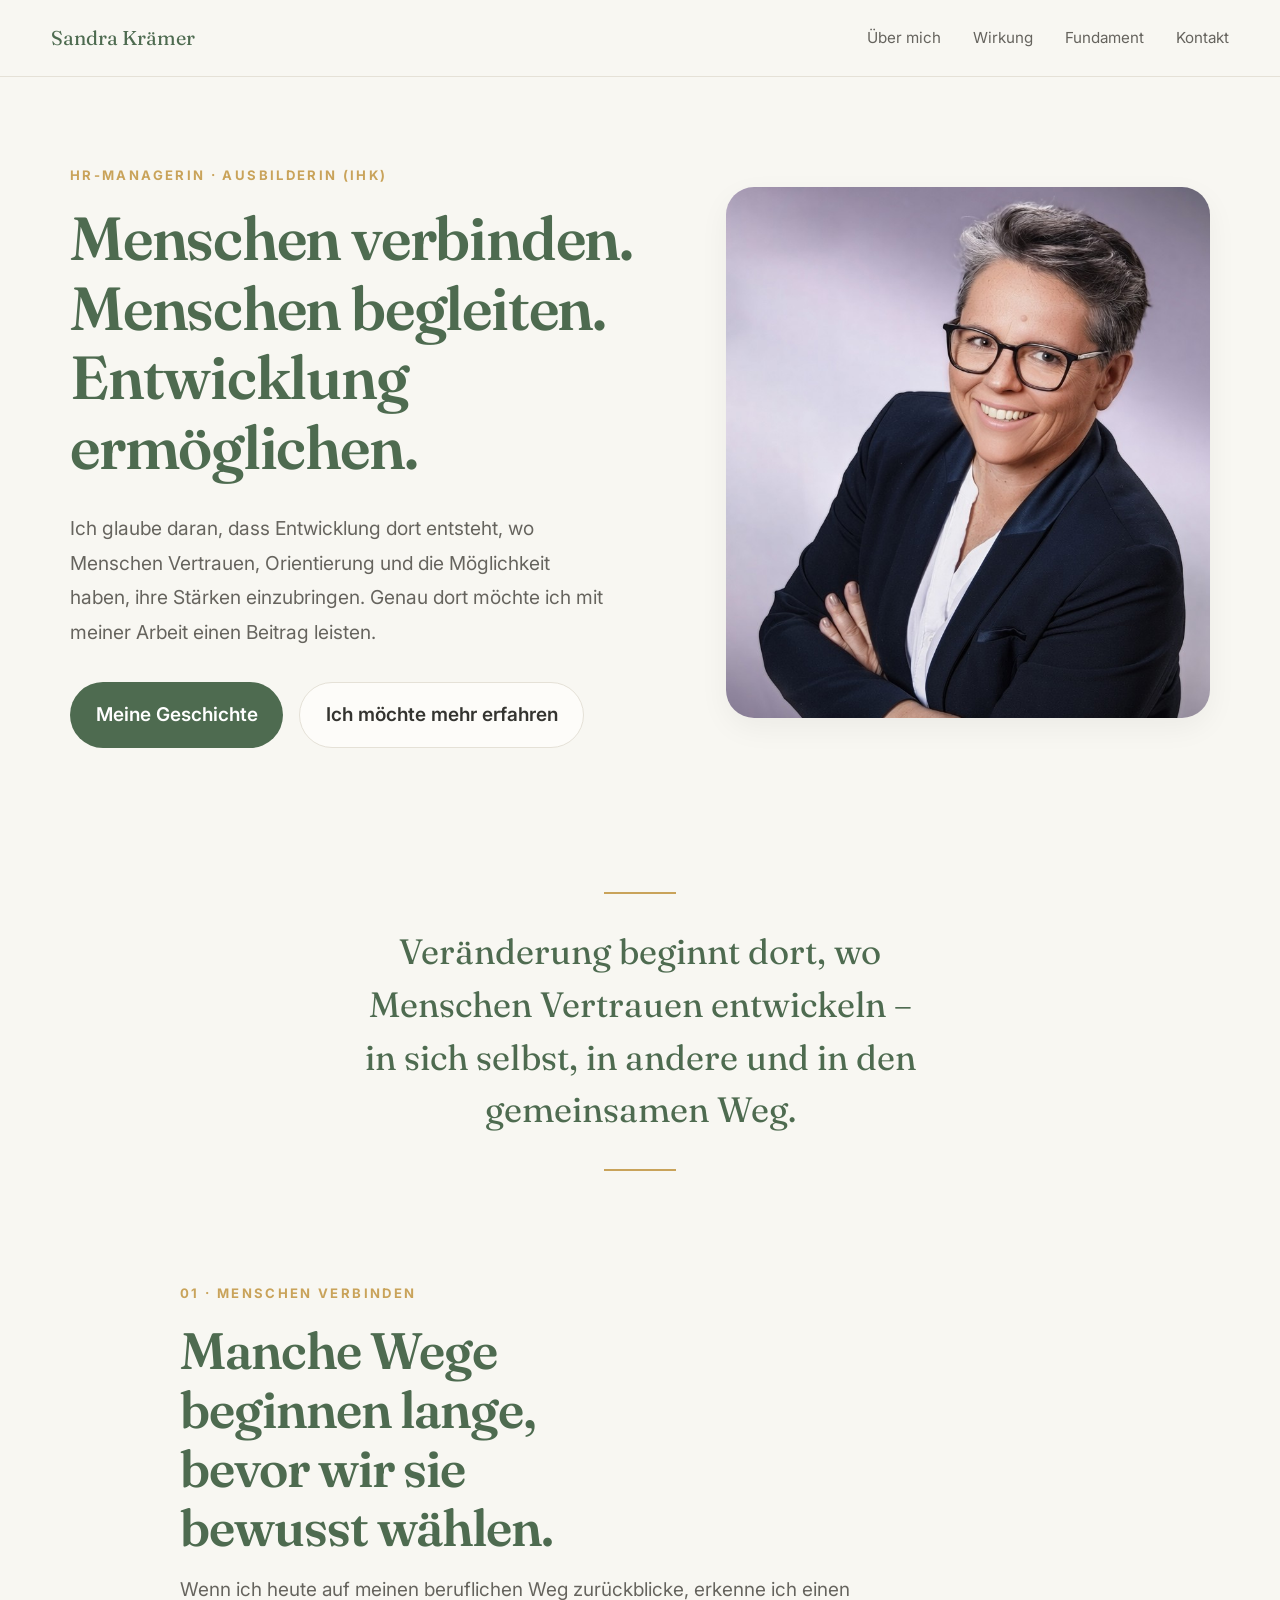
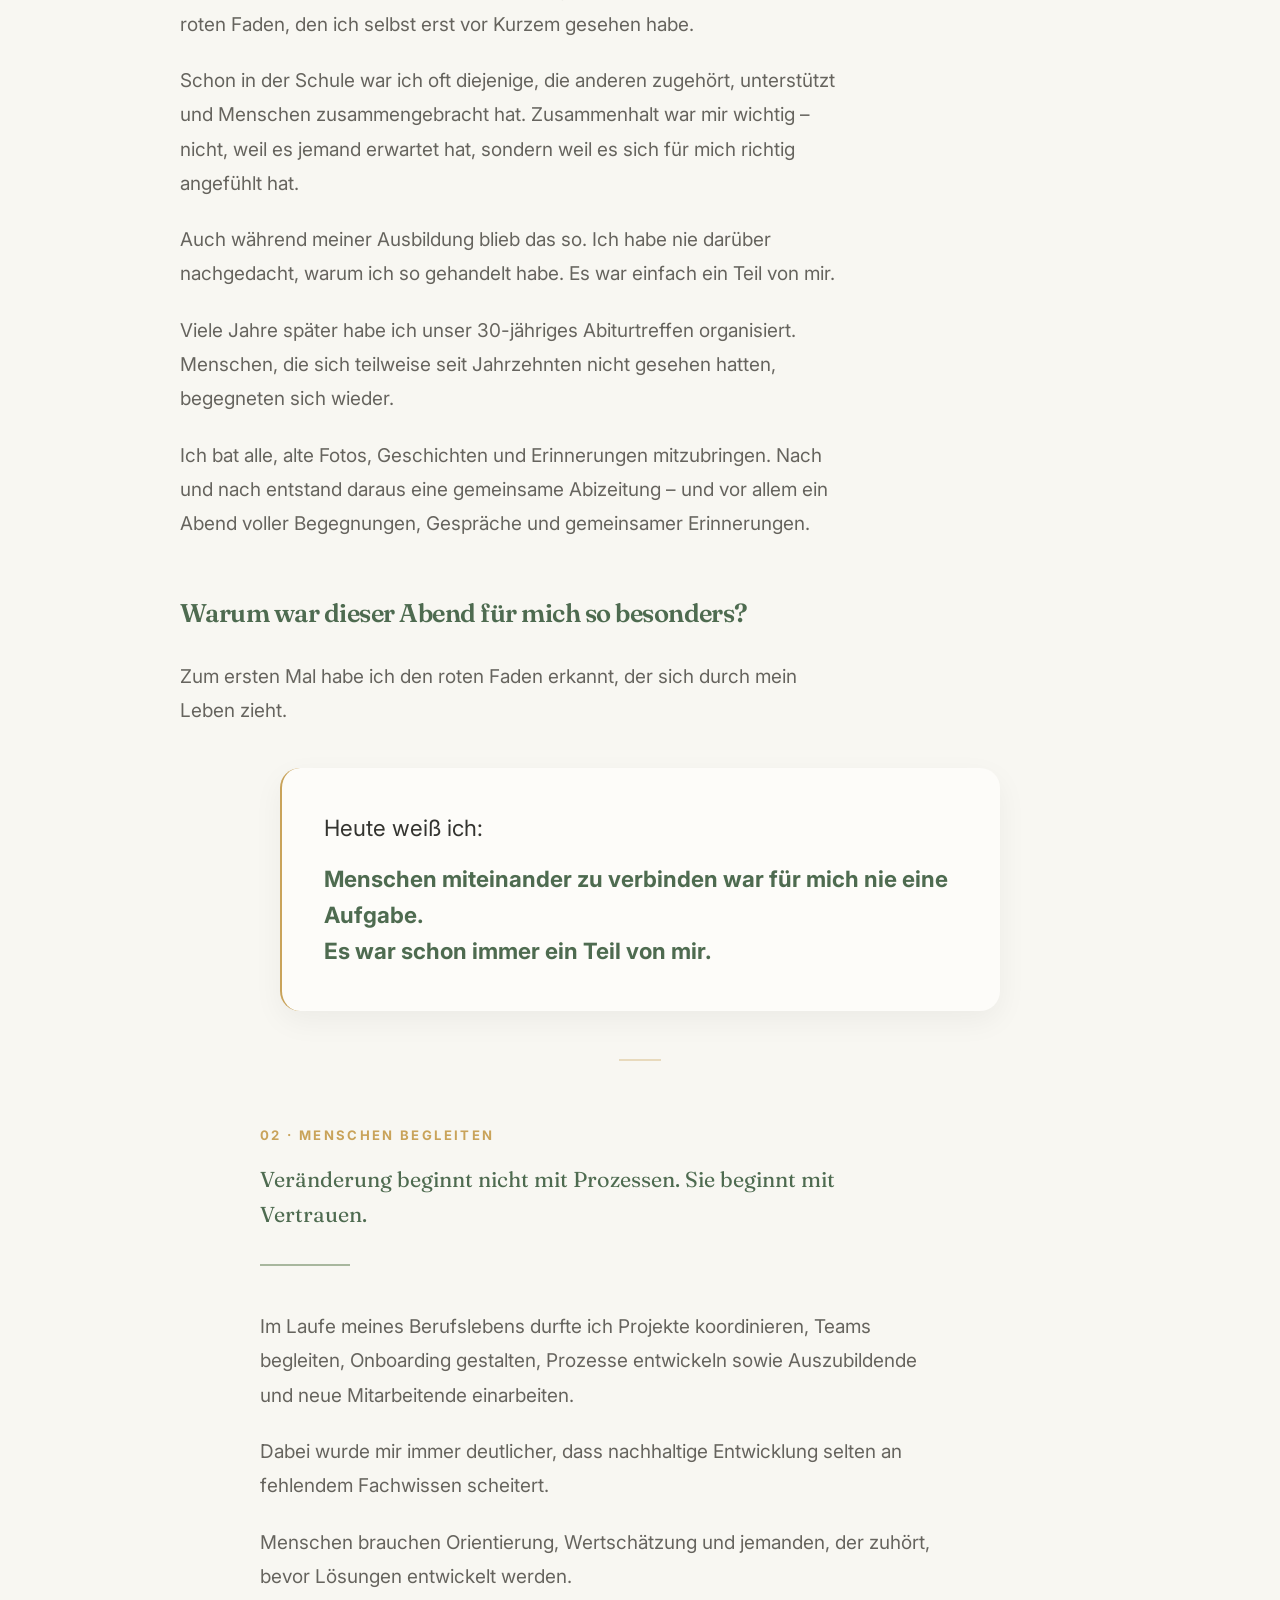
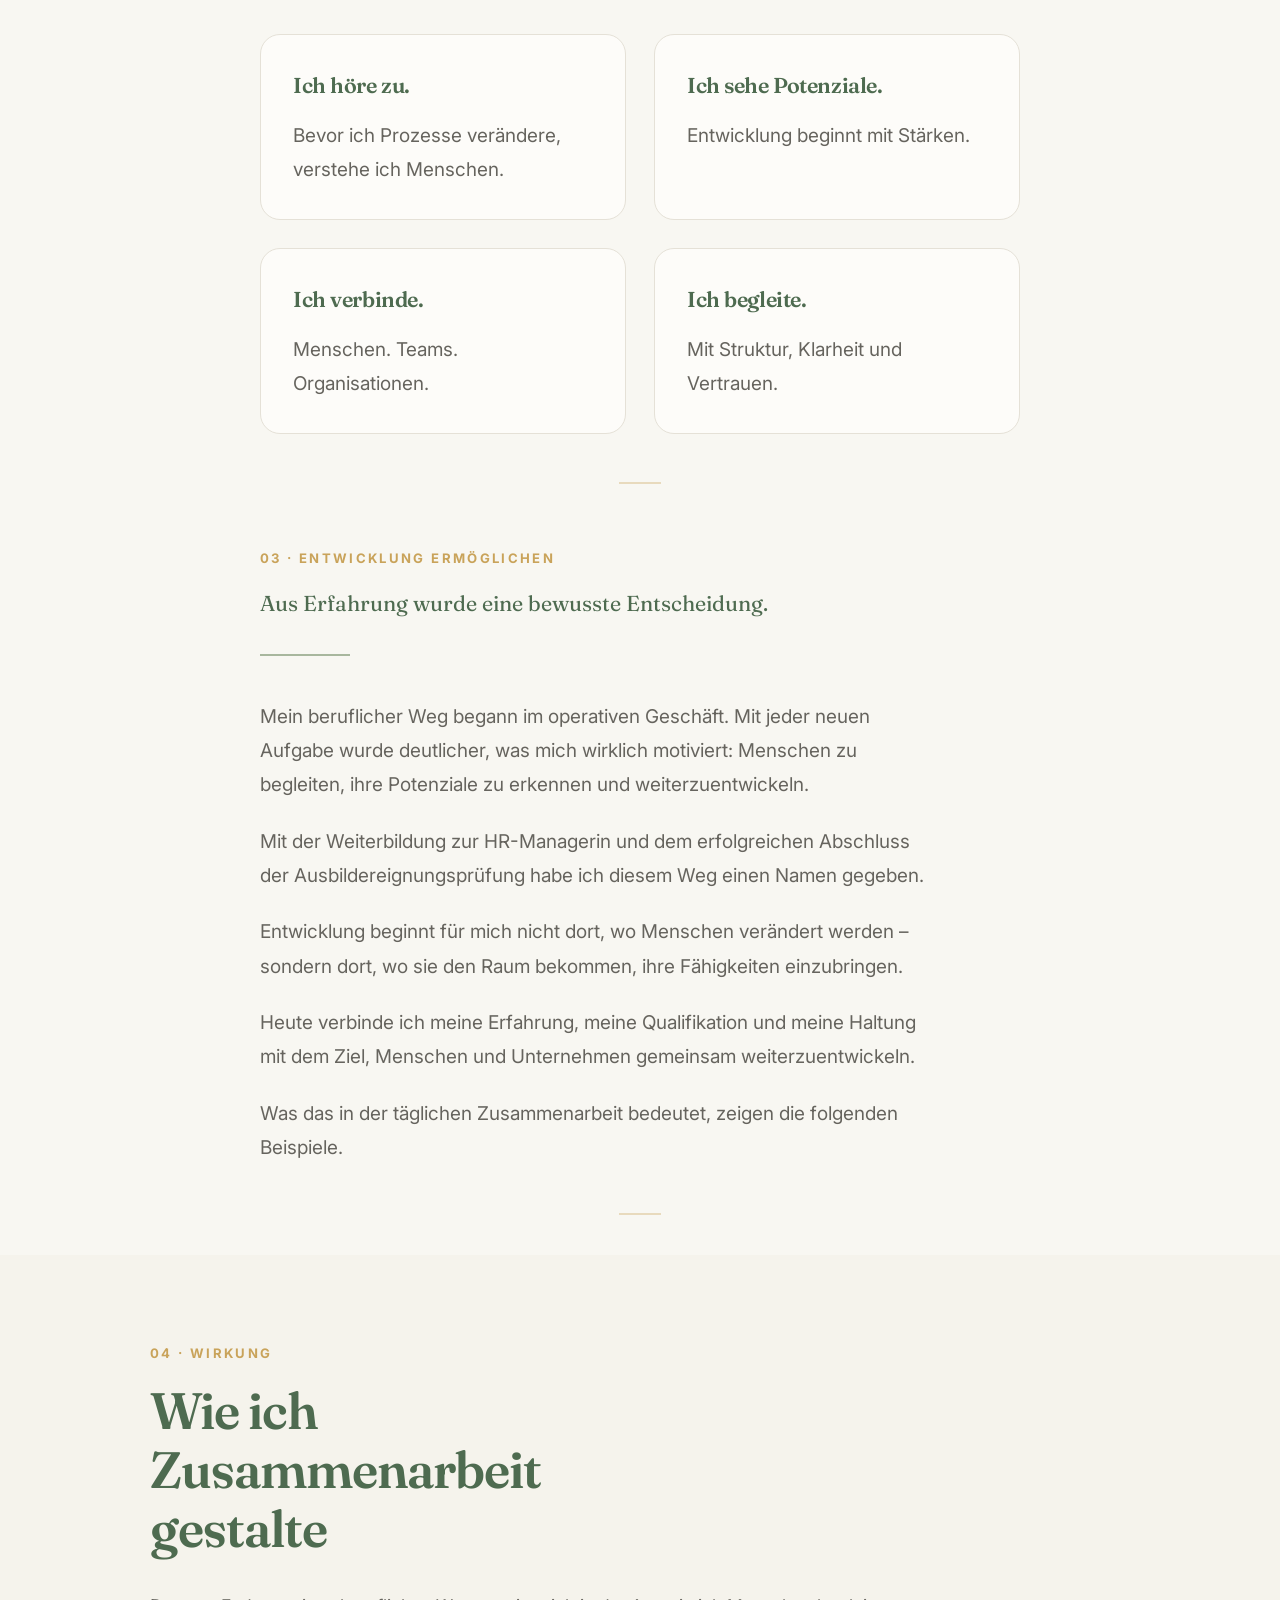
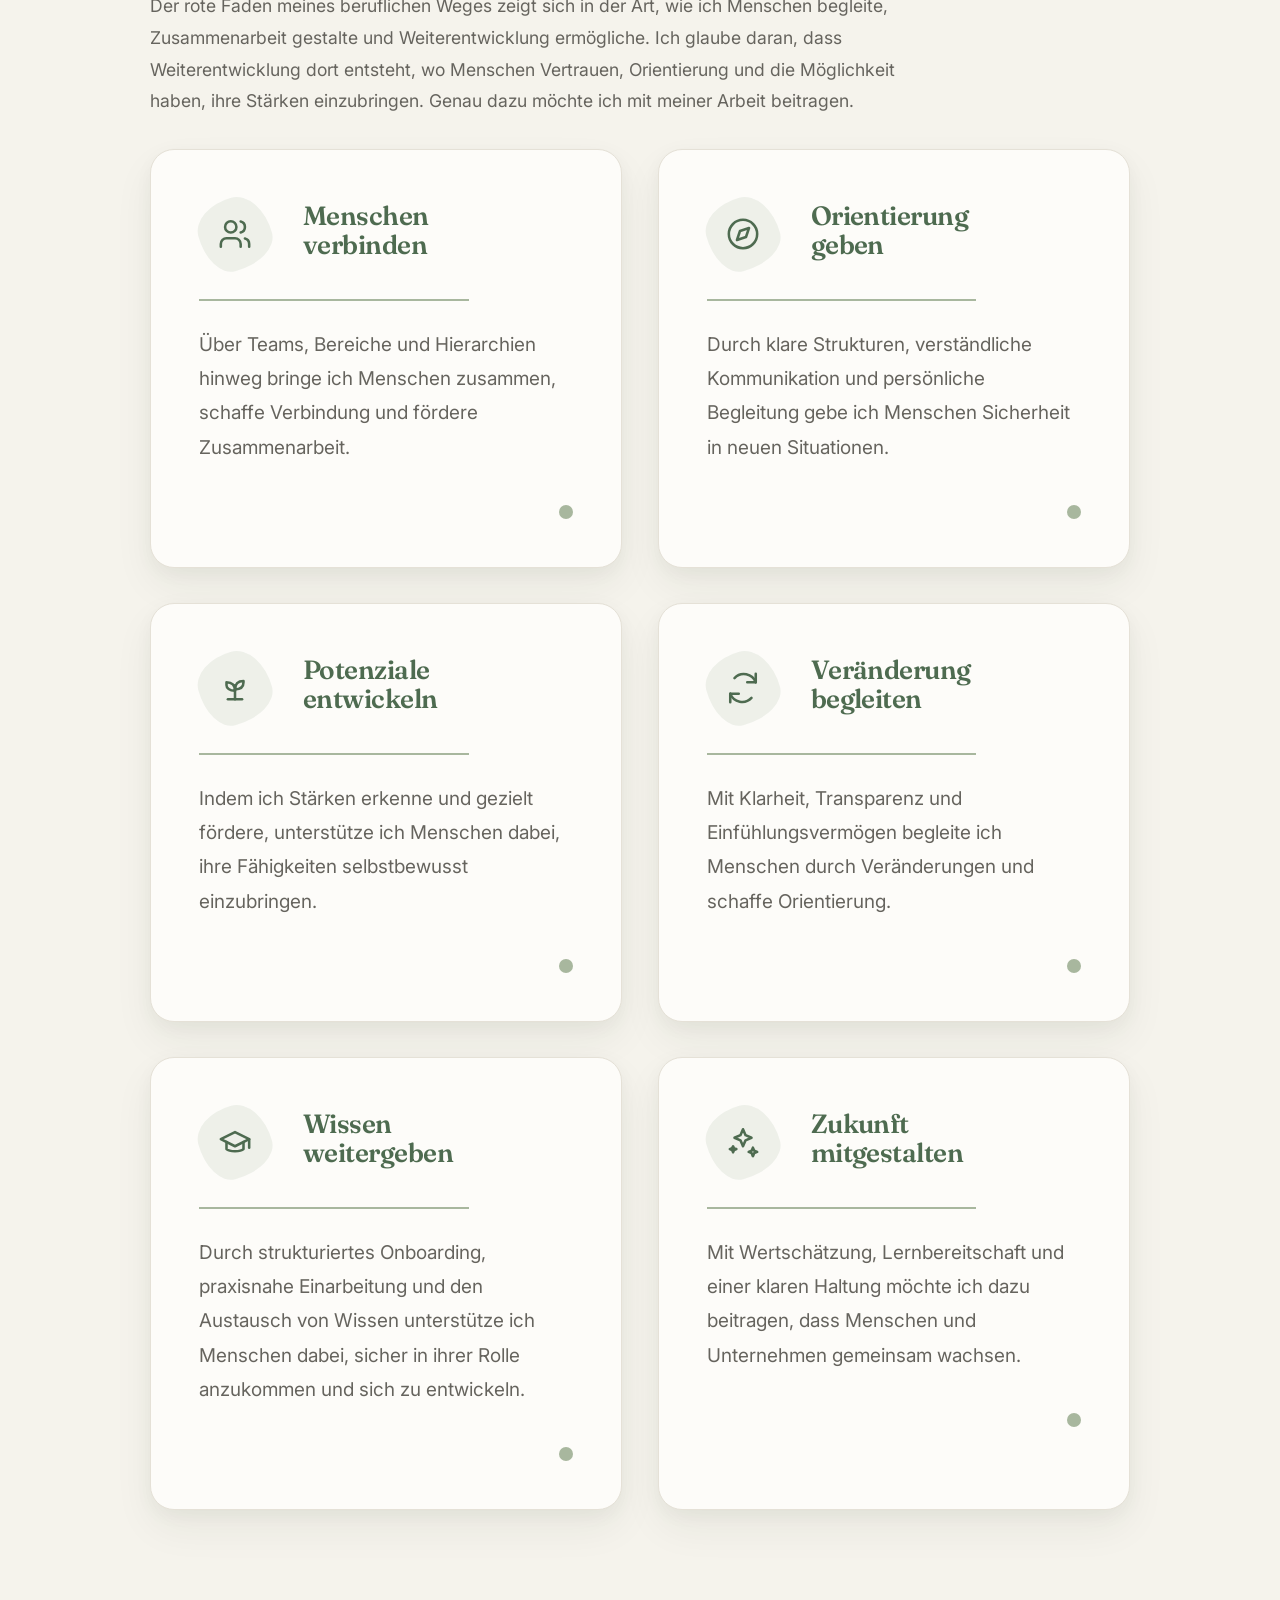
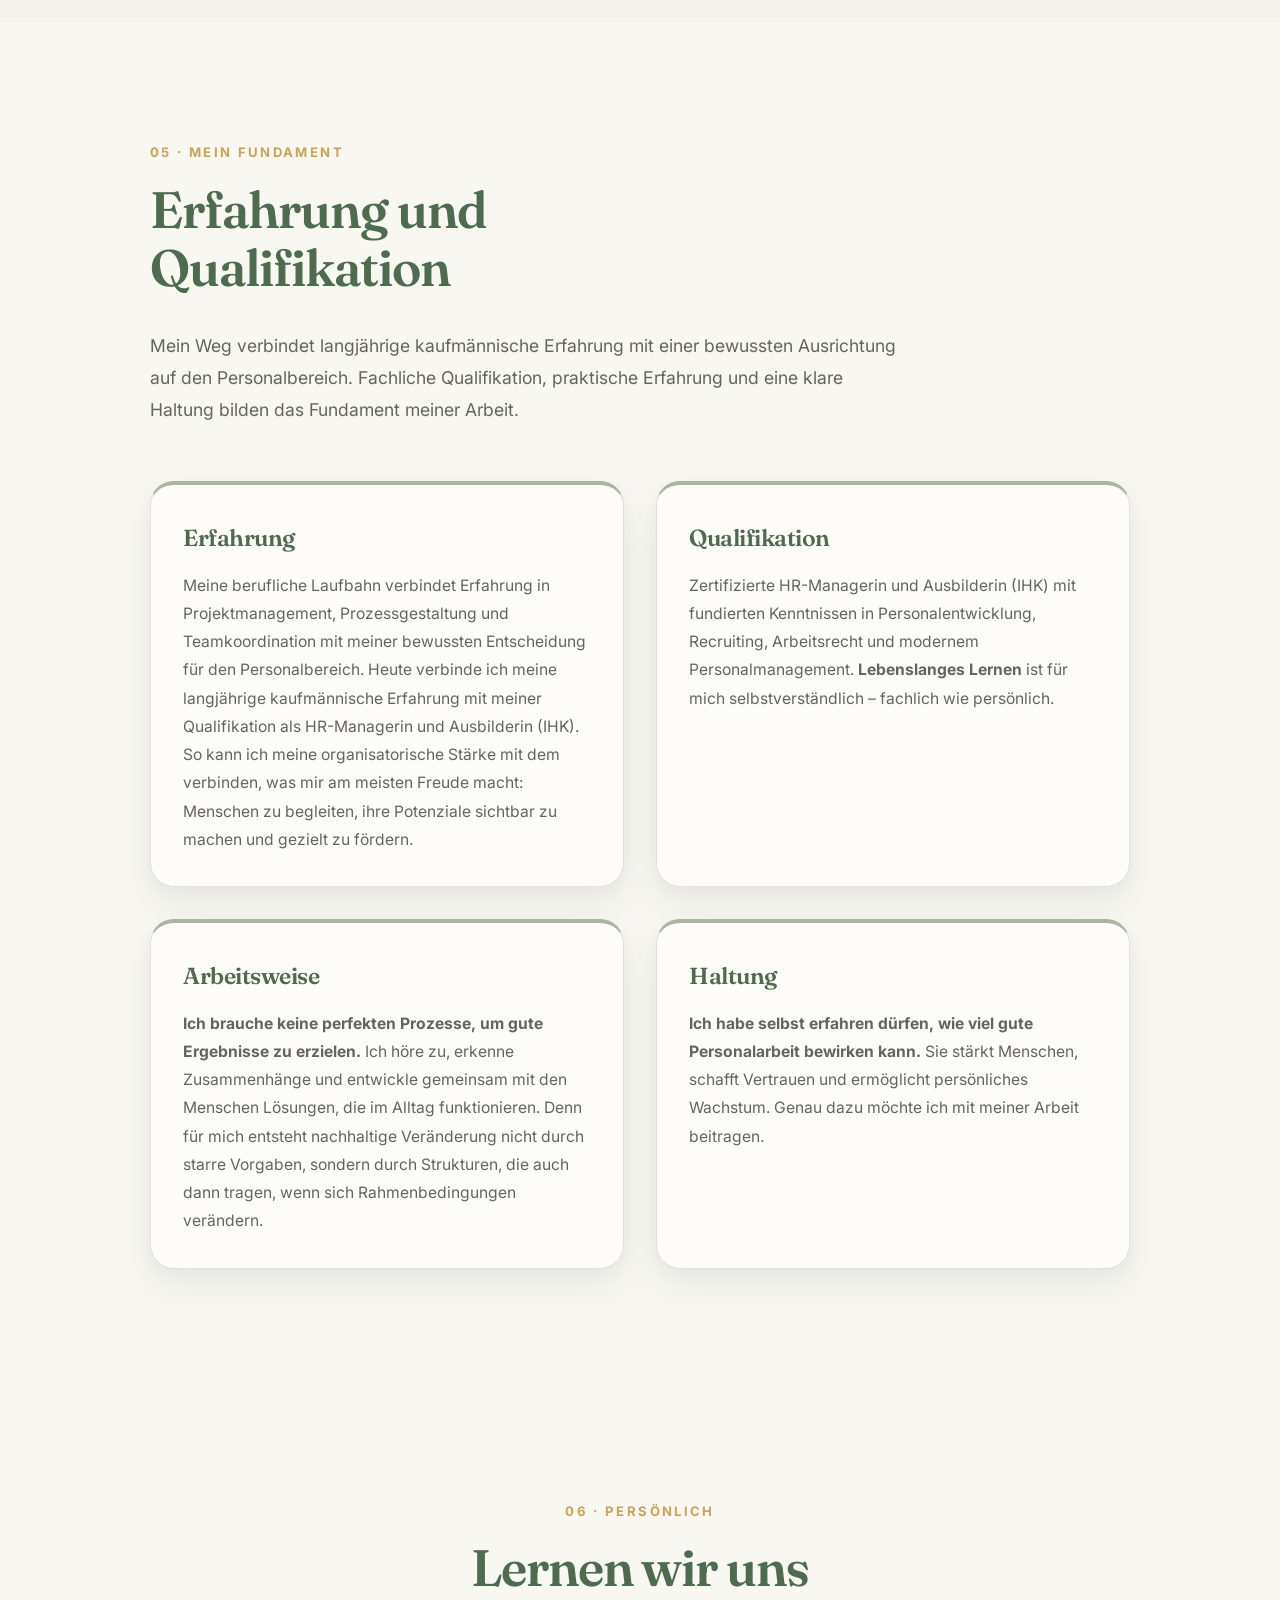
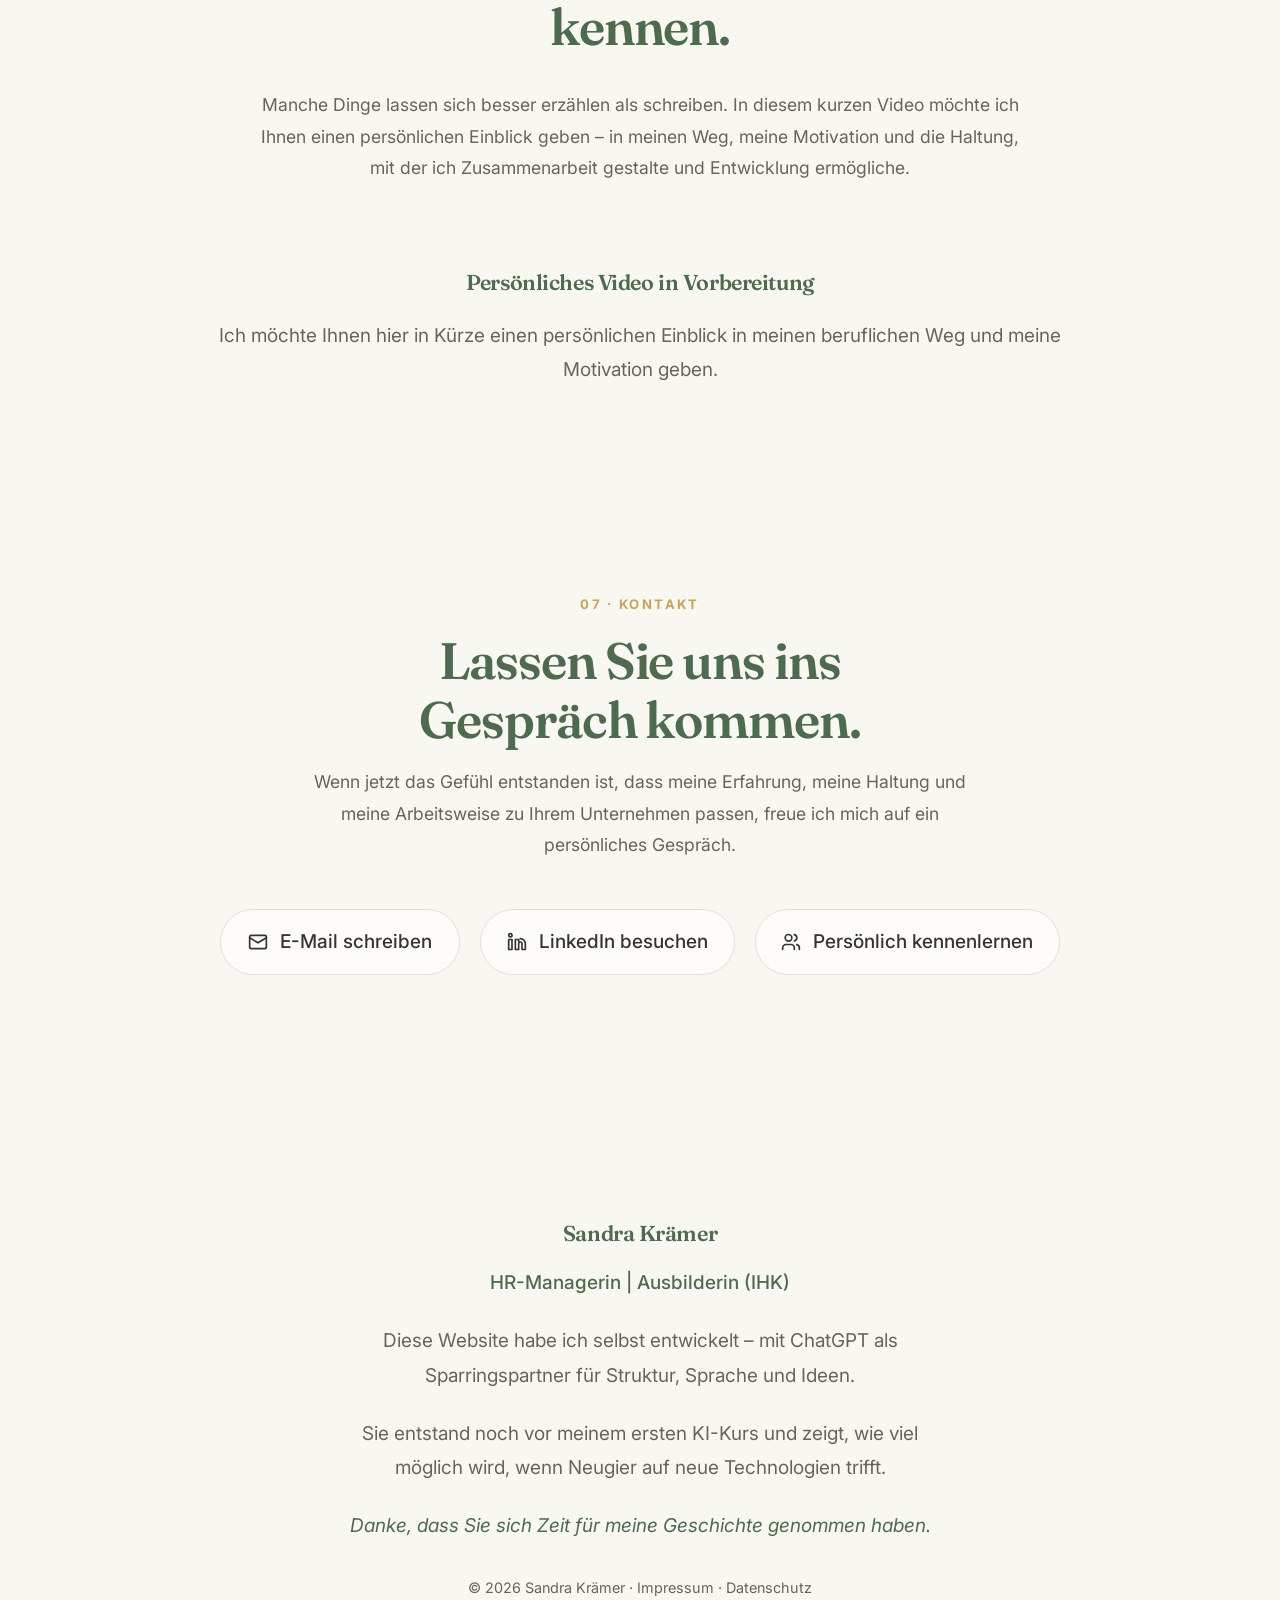
==== commit 221f98cc: "Restore website index.html" ====
--- a/index.html
+++ b/index.html
@@ -1,654 +1,854 @@
-<!doctype html>
+<!DOCTYPE html>
+
 <html lang="de">
 <head>
-<meta charset="utf-8"><meta name="viewport" content="width=device-width,initial-scale=1">
-<title>Mein Mondkompass · V17</title>
-<style>
-:root{--bg:#f3f0e8;--paper:#fffdf8;--ink:#29332e;--muted:#727a72;--line:#dcddd5;--sage:#718374;--sage2:#e8eee7;--sand:#f2eadb;--rose:#f4e6e7;--blue:#e4eef0;--warn:#f7e7df}
-*{box-sizing:border-box} body{margin:0;background:var(--bg);color:var(--ink);font:15px/1.48 system-ui,-apple-system,Segoe UI,sans-serif}
-main{max-width:1040px;margin:auto;padding:18px}.top{font-size:.68rem;letter-spacing:.14em;text-transform:uppercase;color:var(--muted);padding:5px 2px 14px}
-.hero{display:grid;grid-template-columns:270px 1fr;gap:14px}.panel,.tile{background:var(--paper);border:1px solid var(--line);border-radius:19px}
-.moonpanel{padding:20px;text-align:center;background:#2d3532;color:#f8f5eb}.moon{width:145px;height:145px;margin:5px auto 15px;border-radius:50%;position:relative;overflow:hidden;background:#0e1412;box-shadow:0 0 25px #fff2 inset}
-.moon:before{content:"";position:absolute;inset:0;border-radius:50%;background:radial-gradient(circle at 35% 30%,#eee9dd,#c7c5ba 47%,#898d87 76%,#5d635f)}
-.moon:after{content:"";position:absolute;top:-3%;bottom:-3%;width:100%;border-radius:50%;background:#111714;opacity:.97}.moon.wax:after{right:var(--shade)}.moon.wane:after{left:var(--shade)}
-.eyebrow{font-size:.66rem;letter-spacing:.13em;text-transform:uppercase;color:var(--muted)}.moonpanel .eyebrow{color:#ccd1cb}
-.moonpanel h1{font:500 1.9rem Georgia,serif;margin:3px}.sub{color:#d7d9d4}
-.summary{padding:23px}.summary h2{font:500 clamp(1.8rem,4vw,3.3rem) Georgia,serif;margin:4px 0 8px}.pills{display:flex;flex-wrap:wrap;gap:7px;margin-top:14px}.pill,.status{border-radius:999px;padding:5px 9px;font-size:.77rem;background:var(--sage2)}
-.focus{margin-top:14px;padding:18px}.focus h2{font:500 1.45rem Georgia,serif;margin:4px 0 8px}.focusgrid{display:grid;grid-template-columns:repeat(3,1fr);gap:10px}.mini{padding:12px;border-left:2px solid var(--line)}.mini b{display:block;margin-bottom:3px}
-.sectiontitle{font:500 1.55rem Georgia,serif;margin:25px 2px 10px}.hint{font-size:.82rem;color:var(--muted);margin:-6px 2px 12px}
-.tiles{display:grid;grid-template-columns:1fr 1fr;gap:12px}.tile{overflow:hidden}.tile summary{list-style:none;cursor:pointer;padding:16px;display:grid;grid-template-columns:42px 1fr auto;gap:11px;align-items:center}.tile summary::-webkit-details-marker{display:none}
-.icon{width:40px;height:40px;border-radius:50%;display:grid;place-items:center;background:var(--sage2);font-size:1.15rem}.tile:nth-child(3n+2) .icon{background:var(--sand)}.tile:nth-child(3n) .icon{background:var(--rose)}
-.title b{display:block;font:500 1.13rem Georgia,serif}.title span{font-size:.78rem;color:var(--muted)}.status{white-space:nowrap}.detail{padding:0 17px 17px 69px;border-top:1px dashed var(--line)}
-.detail ul{padding-left:0;list-style:none;margin-left:0}.detail li{list-style:none}.detail li{padding:7px 0;border-bottom:1px dashed #e7e6df}.yes:before{content:"✓";color:#568060;font-weight:bold;margin-right:8px}.no:before{content:"♡";color:#a86d63;font-weight:bold;margin-right:8px}
-.source{font-size:.76rem;color:var(--muted);margin-top:9px}.mantra{font:italic 1.13rem/1.5 Georgia,serif;border-left:3px solid var(--sage);padding-left:11px}
-footer{font-size:.75rem;color:var(--muted);padding:22px 3px}
-@media(max-width:720px){.hero{grid-template-columns:1fr}.moonpanel{display:grid;grid-template-columns:145px 1fr;align-items:center;text-align:left}.moon{width:120px;height:120px;margin:auto}.tiles{grid-template-columns:1fr}.focusgrid{grid-template-columns:1fr}.detail{padding-left:17px}}
-@media(max-width:430px){.moonpanel{display:block;text-align:center}.tile summary{grid-template-columns:40px 1fr}.status{grid-column:2;justify-self:start}}
-
-.mooncycle{display:inline-block;margin-top:10px;padding:5px 10px;border:1px solid #ffffff35;border-radius:999px;font-size:.76rem;color:#e3e7e1}
-.today-inline{display:grid;grid-template-columns:repeat(3,1fr);gap:0;margin-top:18px;border-top:1px solid var(--line);padding-top:15px}
-.today-inline>div{padding:4px 14px;border-left:2px solid var(--line)}.today-inline>div:first-child{padding-left:0;border-left:0}
-.today-inline b,.today-inline span{display:block}.today-inline span{margin-top:4px}
-.tile{cursor:pointer}.tile summary{pointer-events:none}.tile .detail{display:none}
-.modal{display:none;position:fixed;inset:0;background:#26302b99;z-index:20;padding:20px;align-items:center;justify-content:center}
-.modal.open{display:flex}.modalbox{position:relative;width:min(680px,100%);max-height:86vh;overflow:auto;background:var(--paper);border-radius:22px;padding:25px;box-shadow:0 18px 60px #0004}
-.close{position:absolute;right:14px;top:10px;border:0;background:transparent;font-size:2rem;color:var(--muted);cursor:pointer}
-.modalbox .modalhead{display:grid;grid-template-columns:44px 1fr;gap:12px;align-items:center;padding-right:35px}.modalbox .modaldetail{margin-top:16px}.modaldetail ul{list-style:none;padding-left:0;margin-left:0}.modaldetail li{list-style:none}
-@media(max-width:720px){.today-inline{grid-template-columns:1fr}.today-inline>div{border-left:0;border-top:1px solid var(--line);padding:10px 0}.today-inline>div:first-child{border-top:0}}
-
-.moonviz{width:145px;height:145px;margin:5px auto 15px;display:grid;place-items:center}
-.moonviz svg{width:100%;height:100%;display:block;filter:drop-shadow(0 0 8px #ffffff18)}
-@media(max-width:720px){.moonviz{width:120px;height:120px;margin:auto}}
-@media(max-width:430px){.moonviz{margin:5px auto 14px}}
-
-.locbox{margin-top:18px;padding-top:15px;border-top:1px solid #ffffff24;text-align:left}
-.locbox label{display:block;font-size:11px;letter-spacing:.08em;text-transform:uppercase;margin-bottom:7px;color:#e9eee9}
-.locrow{display:flex;gap:6px}.locrow input{min-width:0;width:100%;padding:9px 10px;border-radius:20px;border:1px solid #ffffff38;background:#ffffff0b;color:#fff;font:inherit;font-size:13px}
-.locrow input::placeholder{color:#ffffff8a}.locrow button{border:1px solid #ffffff38;border-radius:20px;background:#ffffff0d;color:#fff;padding:8px 12px;cursor:pointer}
-.locstatus{font-size:11px;line-height:1.35;color:#d4d9d5;margin-top:8px}
-.moontimes{display:grid;grid-template-columns:1fr 1fr;gap:7px;margin-top:10px}
-.moontimes span{border:1px solid #ffffff20;border-radius:12px;padding:8px;text-align:center}
-.moontimes b{display:block;font-size:16px;font-weight:500}.moontimes small{display:block;font-size:9px;color:#d4d9d5;margin-top:2px}
-
-.personal-daily{margin-top:30px;padding-top:18px;border-top:1px solid var(--line,#d9d7ce)}
-.personal-label{font-size:11px;letter-spacing:.1em;text-transform:uppercase;color:#66736d;margin-bottom:10px}
-.personal-grid{display:grid;grid-template-columns:1fr 1fr;gap:10px}
-.personal-grid .tile{margin:0;min-height:66px;background:#fffdf9}
-@media(max-width:700px){.personal-grid{grid-template-columns:1fr}}
-
-.aroma-open{display:flex;gap:12px;align-items:flex-start;padding:13px 14px;border:1px solid var(--line,#d9d7ce);border-radius:15px;background:#fffdf9}
-.aroma-icon{width:36px;height:36px;border-radius:50%;display:grid;place-items:center;background:#edf3ed;flex:0 0 auto}
-.aroma-open b,.aroma-open span,.aroma-open small{display:block}
-.aroma-open b{font-family:Georgia,serif;font-size:17px;font-weight:500}
-.aroma-open span{font-size:13px;margin-top:3px}
-.aroma-open small{font-size:10px;color:#69736e;margin-top:5px;line-height:1.35}
-
-.aroma-copy{min-width:0;flex:1}
-.aroma-details{margin-top:9px;font-size:12px;line-height:1.45;color:#46504b}
-.aroma-details div{margin:3px 0}
-.aroma-details .soft{color:#68736d}
-
-@media(max-width:600px){
- body{padding-left:12px;padding-right:12px}
- .hero{gap:12px}
- .panel{border-radius:16px}
- .summary{padding:20px 17px}
- .summary h2{font-size:clamp(36px,12vw,52px)}
- .today-inline{grid-template-columns:1fr}
- .today-inline>div{border-left:0!important;border-top:1px solid var(--line,#d9d7ce);padding:11px 0!important}
- .today-inline>div:first-child{border-top:0}
- .tiles{grid-template-columns:1fr}
- .tile{min-height:72px}
- .locrow{flex-wrap:wrap}
- .locrow button{min-height:44px}
- .locrow input{min-height:44px;font-size:16px}
- .aroma-open{padding:12px}
-}
-
-/* V17 – symmetrisches Lebensbereiche-Raster */
-.tiles .tile summary{
-  min-height:100%;
-  align-items:center;
-}
-.tiles .tile .title{
-  display:flex;
-  flex-direction:column;
-  justify-content:center;
-  min-width:0;
-}
-@media(min-width:701px){
-  /* 7. Kachel: Meditation & Reflexion mittig unter den drei Kachelpaaren */
-  .tiles .tile[data-key="meditation"]{
-    grid-column:1 / -1;
-    width:calc(50% - 8px);
-    justify-self:center;
-  }
-}
-@media(max-width:700px){
-  .tiles .tile[data-key="meditation"]{
-    width:auto;
-    grid-column:auto;
-    justify-self:stretch;
-  }
-}
-</style></head>
-<body><main>
-<div class="top">Mein Mondkompass · Heute</div>
+<meta charset="utf-8"/>
+<meta content="width=device-width, initial-scale=1.0" name="viewport"/>
+<title>
+Sandra Krämer | HR-Managerin & Ausbilderin (IHK)
+</title>
+<meta
+name="description"
+content="Sandra Krämer – HR-Managerin und Ausbilderin (IHK). Menschen verbinden, Entwicklung ermöglichen und Zusammenarbeit gestalten – mit Haltung, Struktur und Wertschätzung.">
+<link rel="icon" type="image/png" sizes="32x32" href="favicon.png">
+<link rel="apple-touch-icon" sizes="180x180" href="apple-touch-icon.png">
+<link href="https://fonts.googleapis.com" rel="preconnect"/>
+<link crossorigin="" href="https://fonts.gstatic.com" rel="preconnect"/>
+<link href="https://fonts.googleapis.com/css2?family=Fraunces:wght@400;600;700&amp;family=Inter:wght@300;400;500;600;700&amp;display=swap" rel="stylesheet"/>
+<link href="style.css" rel="stylesheet"/>
+</head>
+<body id="top">
+<header>
+<div class="container">
+<a class="logo" href="#top">
+            Sandra Krämer
+        </a>
+<nav>
+<a href="#geschichte">Über mich</a>
+<a href="#impact">Wirkung</a>
+<a href="#qualifications">Fundament</a>
+<a href="#contact">Kontakt</a>
+</nav>
+</div>
+</header>
+<main>
+<!-- ======================================================= -->
 <section class="hero">
- <div class="panel moonpanel"><div class="moonviz" id="moon"></div><div><div class="eyebrow">Mond heute</div><h1 id="phase"></h1><div class="sub" id="illum"></div><div class="mooncycle" id="cycle"></div>
-<div class="locbox">
-  <form id="locform">
-    <label for="postcode">Mondzeiten für deinen Ort</label>
-    <div class="locrow">
-      <input id="postcode" inputmode="numeric" maxlength="5" placeholder="PLZ, z. B. 63801" aria-label="Postleitzahl">
-      <button type="submit">Anzeigen</button>
-    </div>
-  </form>
-  <div id="locstatus" class="locstatus">PLZ eingeben für Mondauf- und Monduntergang.</div>
-  <div id="moontimes" class="moontimes" hidden>
-    <span>↑ <b id="moonrise">–</b><small>Mondaufgang</small></span>
-    <span>↓ <b id="moonset">–</b><small>Monduntergang</small></span>
-  </div>
-</div></div></div>
- <div class="panel summary"><div class="eyebrow" id="date"></div><h2 id="focus"></h2><p id="intro"></p>
-<div class="pills"><span class="pill" id="zodiac"></span><span class="pill" id="element"></span><span class="pill" id="plantday"></span></div>
-<div class="today-inline"><div><b>✓ Unterstützend</b><span id="m1"></span></div><div><b>♡ Heute etwas sanfter</b><span id="m2"></span></div><div><b>🧘 Innerer Fokus</b><span id="m3"></span></div></div><div class="personal-daily">
-  <div class="personal-label">Duftimpuls für heute</div>
-  <div class="aroma-open">
-    <div class="aroma-icon">🌿</div>
-    <div class="aroma-copy">
-      <b id="aromaTitle">Duft & Aroma</b>
-      <span id="aromaText"></span>
-      <div id="aromaDetails" class="aroma-details"></div>
-      <small id="aromaNote"></small>
-    </div>
-  </div>
-</div>
-</div>
+<div class="container hero-grid">
+<div class="hero-content">
+<p class="eyebrow">
+
+HR-Managerin · Ausbilderin (IHK)
+
+</p>
+<h1>
+
+Menschen verbinden.<br/>
+Menschen begleiten.<br/>
+Entwicklung ermöglichen.
+
+</h1>
+<p class="lead">
+
+Ich glaube daran, dass Entwicklung dort entsteht, wo Menschen Vertrauen, Orientierung und die Möglichkeit haben, ihre Stärken einzubringen. Genau dort möchte ich mit meiner Arbeit einen Beitrag leisten.
+
+</p>
+<div class="hero-buttons">
+<a class="button primary" href="#geschichte">
+
+Meine Geschichte
+
+</a>
+<a class="button secondary" href="#contact">
+
+Ich möchte mehr erfahren
+
+</a>
+</div>
+</div>
+<div class="hero-image">
+    <img src="images/sandra-kraemer.jpg"
+         alt="Sandra Krämer – HR-Managerin und Ausbilderin">
+</div>
+</div>
+</section><section class="editorial-quote">
+    <div class="container-text">
+        <p>
+            Veränderung beginnt dort, wo Menschen Vertrauen entwickeln – in sich selbst, in andere und in den gemeinsamen Weg.
+
+        </p>
+    </div>
+    </section>
+<!-- ======================================================= -->
+<section class="story" id="geschichte">
+
+    <div class="chapter">
+
+        <span class="section-label">01 · Menschen verbinden</span>
+
+        <h2>Manche Wege beginnen lange, bevor wir sie bewusst wählen.</h2>
+
+        <p>
+            Wenn ich heute auf meinen beruflichen Weg zurückblicke, erkenne ich einen roten Faden, den ich selbst erst vor Kurzem gesehen habe.
+        </p>
+
+        <p>
+            Schon in der Schule war ich oft diejenige, die anderen zugehört, unterstützt und Menschen zusammengebracht hat. Zusammenhalt war mir wichtig – nicht, weil es jemand erwartet hat, sondern weil es sich für mich richtig angefühlt hat.
+        </p>
+
+        <p>
+            Auch während meiner Ausbildung blieb das so. Ich habe nie darüber nachgedacht, warum ich so gehandelt habe. Es war einfach ein Teil von mir.
+        </p>
+
+        <p>
+            Viele Jahre später habe ich unser 30-jähriges Abiturtreffen organisiert. Menschen, die sich teilweise seit Jahrzehnten nicht gesehen hatten, begegneten sich wieder.
+        </p>
+
+        <p>
+            Ich bat alle, alte Fotos, Geschichten und Erinnerungen mitzubringen. Nach und nach entstand daraus eine gemeinsame Abizeitung – und vor allem ein Abend voller Begegnungen, Gespräche und gemeinsamer Erinnerungen.
+        </p>
+
+        <h3 class="story-question">
+            Warum war dieser Abend für mich so besonders?
+        </h3>
+
+        <p>
+            Zum ersten Mal habe ich den roten Faden erkannt, der sich durch mein Leben zieht.
+        </p>
+
+        <blockquote class="story-quote">
+
+            <span>Heute weiß ich:</span>
+
+            <strong>
+                Menschen miteinander zu verbinden war für mich nie eine Aufgabe.<br>
+                Es war schon immer ein Teil von mir.
+            </strong>
+
+        </blockquote>
+
+    </div>
+
 </section>
-
-
-
-<h2 class="sectiontitle">Deine Lebensbereiche</h2>
-<p class="hint">Für kleine persönliche Empfehlungen und Hintergründe die Kachel öffnen.</p>
-<section class="tiles" id="tiles"></section><div class="modal" id="modal" aria-hidden="true"><div class="modalbox"><button class="close" id="close" aria-label="Schließen">×</button><div id="modalcontent"></div></div></div>
-<footer><b>Leselogik:</b> Der Mondkompass verbindet astronomische Angaben mit traditionellen Mondkalender-Ideen, astrologischen bzw. spirituellen Impulsen und praktischem Naturwissen. Diese Bereiche werden bewusst voneinander unterschieden. Die Anregungen sind persönliche Inspirationsangebote und enthalten keine Heilversprechen oder medizinischen Empfehlungen. Entscheide selbst, bewusst und reflektiert, was für dich stimmig und hilfreich ist – und was du einfach vorbeiziehen lässt. Duft- und Aromaideen sind ausschließlich persönliche Duftimpulse; Produkt- und Sicherheitshinweise haben Vorrang. <span class="source-note">Die persönlichen Tagesimpulse wechseln kalendertäglich und bleiben innerhalb eines Tages stabil. Ortsauflösung: Open-Meteo / GeoNames; technischer Fallback: OpenStreetMap Nominatim.</span></footer>
+<!-- ======================================================= -->
+<section class="story">
+<div class="container">
+<div class="chapter">
+<span class="section-label">
+
+02 · Menschen begleiten
+
+</span>
+
+<p class="intro">
+
+Veränderung beginnt nicht mit Prozessen.
+
+Sie beginnt mit Vertrauen.
+
+</p>
+
+<div class="story-divider"></div>
+
+<p>
+
+Im Laufe meines Berufslebens durfte ich Projekte koordinieren,
+Teams begleiten,
+Onboarding gestalten,
+Prozesse entwickeln
+sowie Auszubildende und neue Mitarbeitende einarbeiten.
+
+</p>
+<p>
+
+Dabei wurde mir immer deutlicher,
+dass nachhaltige Entwicklung selten an fehlendem Fachwissen scheitert.
+
+</p>
+<p>
+
+Menschen brauchen Orientierung,
+Wertschätzung
+und jemanden,
+der zuhört,
+bevor Lösungen entwickelt werden.
+
+</p>
+</div>
+<div class="principles">
+<article>
+<h3>
+
+Ich höre zu.
+
+</h3>
+<p>
+
+Bevor ich Prozesse verändere,
+verstehe ich Menschen.
+
+</p>
+</article>
+<article>
+<h3>
+
+Ich sehe Potenziale.
+
+</h3>
+<p>
+
+Entwicklung beginnt mit Stärken.
+
+</p>
+</article>
+<article>
+<h3>
+
+Ich verbinde.
+
+</h3>
+<p>
+
+Menschen.
+Teams.
+Organisationen.
+
+</p>
+</article>
+<article>
+<h3>
+
+Ich begleite.
+
+</h3>
+<p>
+
+Mit Struktur,
+Klarheit
+und Vertrauen.
+
+</p>
+</article>
+</div>
+</div>
+</section>
+<!-- ======================================================= -->
+<section class="story">
+<div class="container">
+<div class="chapter">
+<span class="section-label">
+
+03 · Entwicklung ermöglichen
+
+</span>
+
+<p class="intro">
+
+Aus Erfahrung wurde eine bewusste Entscheidung.
+
+</p>
+
+<div class="story-divider"></div>
+
+<p>
+
+Mein beruflicher Weg begann im operativen Geschäft.
+
+Mit jeder neuen Aufgabe wurde deutlicher,
+was mich wirklich motiviert:
+
+Menschen zu begleiten,
+ihre Potenziale zu erkennen und weiterzuentwickeln.
+
+</p>
+<p>
+
+Mit der Weiterbildung zur HR-Managerin
+und dem erfolgreichen Abschluss der Ausbildereignungsprüfung
+habe ich diesem Weg einen Namen gegeben.
+
+</p>
+<p class="highlight">
+
+Entwicklung beginnt für mich nicht dort,
+wo Menschen verändert werden – sondern dort,
+wo sie den Raum bekommen,
+ihre Fähigkeiten einzubringen.
+</p>
+<p>
+
+Heute verbinde ich meine Erfahrung, meine Qualifikation und meine Haltung mit dem Ziel,
+Menschen und Unternehmen gemeinsam weiterzuentwickeln.
+</p>
+<p>
+    
+Was das in der täglichen Zusammenarbeit bedeutet, zeigen die folgenden Beispiele.
+</p>
+</div>
+</div>
+</section>
+<!-- ======================================================= -->
+<section class="impact" id="impact">
+
+    <div class="container">
+
+        <span class="section-label">
+            04 · Wirkung
+        </span>
+
+        <h2>
+            Wie ich Zusammenarbeit gestalte
+        </h2>
+
+        <p class="impact-intro">
+            Der rote Faden meines beruflichen Weges zeigt sich in der Art,
+            wie ich Menschen begleite, Zusammenarbeit gestalte und Weiterentwicklung ermögliche.
+            Ich glaube daran, dass Weiterentwicklung dort entsteht,
+            wo Menschen Vertrauen, Orientierung und die Möglichkeit haben,
+            ihre Stärken einzubringen. Genau dazu möchte ich mit meiner Arbeit beitragen.
+        </p>
+
+        <div class="impact-roadmap">
+        
+         <div class="impact-grid">
+
+            <article class="impact-card">
+
+         <div class="card-header">
+
+        <div class="impact-icon-wrapper">
+
+            <div class="icon-blob"></div>
+
+            <div class="impact-icon">
+
+                <!-- komplettes SVG hier -->
+
+                <svg xmlns="http://www.w3.org/2000/svg"
+                    width="34"
+                    height="34"
+                    viewBox="0 0 24 24"
+                    fill="none"
+                    stroke="currentColor"
+                    stroke-width="1.8"
+                    stroke-linecap="round"
+                    stroke-linejoin="round">
+
+                    <path d="M16 21v-2a4 4 0 0 0-4-4H6a4 4 0 0 0-4 4v2"/>
+                    <circle cx="9" cy="7" r="4"/>
+                    <path d="M22 21v-2a4 4 0 0 0-3-3.87"/>
+                    <path d="M16 3.13a4 4 0 0 1 0 7.75"/>
+
+                </svg>
+
+            </div>
+
+        </div>
+
+        <h3>
+            Menschen<br>
+            verbinden
+        </h3>
+
+    </div>
+
+    <div class="card-divider"></div>
+
+    <p>
+        Über Teams, Bereiche und Hierarchien hinweg bringe ich Menschen zusammen,
+        schaffe Verbindung und fördere Zusammenarbeit.
+    </p>
+
+    <div class="roadmap-node"></div>
+
+</article>
+
+            <article class="impact-card">
+
+         <div class="card-header">
+
+        <div class="impact-icon-wrapper">
+
+            <div class="icon-blob"></div>
+
+            <div class="impact-icon">
+
+                <!-- komplettes SVG hier -->
+
+                <svg xmlns="http://www.w3.org/2000/svg"
+                width="34"
+                height="34"
+                viewBox="0 0 24 24"
+                fill="none"
+                stroke="currentColor"
+                stroke-width="1.8"
+                stroke-linecap="round"
+                stroke-linejoin="round">
+
+                <circle cx="12" cy="12" r="10"/>
+                <polygon points="16.24 7.76 14.12 14.12 7.76 16.24 9.88 9.88 16.24 7.76"/>
+
+                </svg>
+
+            </div>
+
+        </div>
+
+        <h3>
+            Orientierung<br>
+            geben
+        </h3>
+
+    </div>
+
+    <div class="card-divider"></div>
+
+    <p>
+        Durch klare Strukturen, verständliche Kommunikation und persönliche Begleitung gebe ich Menschen Sicherheit in neuen Situationen.
+    </p>
+
+    <div class="roadmap-node"></div>
+
+</article>
+
+            <article class="impact-card">
+
+         <div class="card-header">
+
+        <div class="impact-icon-wrapper">
+
+            <div class="icon-blob"></div>
+
+            <div class="impact-icon">
+
+                <!-- komplettes SVG hier -->
+
+                <svg xmlns="http://www.w3.org/2000/svg"
+                width="34"
+                height="34"
+                viewBox="0 0 24 24"
+                fill="none"
+                stroke="currentColor"
+                stroke-width="1.8"
+                stroke-linecap="round"
+                stroke-linejoin="round">
+
+                <path d="M7 20h10"/>
+                <path d="M12 20V10"/>
+                <path d="M18 8c0 3-2 5-6 5 0-4 2-6 6-6v1z"/>
+                <path d="M6 10c0 2 2 4 6 4 0-4-2-6-6-6v2z"/>
+
+                </svg>
+
+            </div>
+
+        </div>
+
+        <h3>
+            Potenziale<br>
+            entwickeln
+        </h3>
+
+    </div>
+
+    <div class="card-divider"></div>
+
+    <p>
+        Indem ich Stärken erkenne und gezielt fördere, unterstütze ich Menschen dabei, ihre Fähigkeiten selbstbewusst einzubringen.
+    </p>
+
+    <div class="roadmap-node"></div>
+
+</article>
+
+            <article class="impact-card">
+
+         <div class="card-header">
+
+        <div class="impact-icon-wrapper">
+
+            <div class="icon-blob"></div>
+
+            <div class="impact-icon">
+
+                <!-- komplettes SVG hier -->
+
+                <svg xmlns="http://www.w3.org/2000/svg"
+                width="34"
+                height="34"
+                viewBox="0 0 24 24"
+                fill="none"
+                stroke="currentColor"
+                stroke-width="1.8"
+                stroke-linecap="round"
+                stroke-linejoin="round">
+
+                <path d="M21 2v6h-6"/>
+                <path d="M3 22v-6h6"/>
+                <path d="M21 8a9 9 0 0 0-15-3"/>
+                <path d="M3 16a9 9 0 0 0 15 3"/>
+
+                </svg>
+
+            </div>
+
+        </div>
+
+        <h3>
+            Veränderung<br>
+            begleiten
+        </h3>
+
+    </div>
+
+    <div class="card-divider"></div>
+
+    <p>
+        Mit Klarheit, Transparenz und Einfühlungsvermögen begleite ich Menschen durch Veränderungen und schaffe Orientierung.
+    </p>
+
+    <div class="roadmap-node"></div>
+
+</article>
+
+            <article class="impact-card">
+
+         <div class="card-header">
+
+        <div class="impact-icon-wrapper">
+
+            <div class="icon-blob"></div>
+
+            <div class="impact-icon">
+
+                <!-- komplettes SVG hier -->
+
+                <svg xmlns="http://www.w3.org/2000/svg"
+                width="34"
+                height="34"
+                viewBox="0 0 24 24"
+                fill="none"
+                stroke="currentColor"
+                stroke-width="1.8"
+                stroke-linecap="round"
+                stroke-linejoin="round">
+
+                <path d="M22 10L12 5 2 10l10 5 10-5z"/>
+                <path d="M6 12v5c2 2 10 2 12 0v-5"/>
+                <path d="M22 10v6"/>
+
+                </svg>
+
+            </div>
+
+        </div>
+
+        <h3>
+            Wissen<br>
+            weitergeben
+        </h3>
+
+    </div>
+
+    <div class="card-divider"></div>
+
+    <p>
+        Durch strukturiertes Onboarding, praxisnahe Einarbeitung und den Austausch von Wissen unterstütze ich Menschen dabei, sicher in ihrer Rolle anzukommen und sich zu entwickeln.
+    </p>
+
+    <div class="roadmap-node"></div>
+
+</article>
+
+            <article class="impact-card">
+
+         <div class="card-header">
+
+        <div class="impact-icon-wrapper">
+
+            <div class="icon-blob"></div>
+
+            <div class="impact-icon">
+
+                <!-- komplettes SVG hier -->
+
+                <svg xmlns="http://www.w3.org/2000/svg"
+                width="34"
+                height="34"
+                viewBox="0 0 24 24"
+                fill="none"
+                stroke="currentColor"
+                stroke-width="1.8"
+                stroke-linecap="round"
+                stroke-linejoin="round">
+
+                <path d="M12 3l1.8 4.2L18 9l-4.2 1.8L12 15l-1.8-4.2L6 9l4.2-1.8L12 3z"/>
+                <path d="M19 16l.9 2.1L22 19l-2.1.9L19 22l-.9-2.1L16 19l2.1-.9L19 16z"/>
+                <path d="M5 15l.7 1.6L7.3 17l-1.6.7L5 19.3l-.7-1.6L2.7 17l1.6-.7L5 15z"/>
+
+                </svg>
+
+            </div>
+
+        </div>
+
+        <h3>
+            Zukunft<br>
+            mitgestalten
+        </h3>
+
+    </div>
+
+    <div class="card-divider"></div>
+
+    <p>
+        Mit Wertschätzung, Lernbereitschaft und einer klaren Haltung möchte ich dazu beitragen, dass Menschen und Unternehmen gemeinsam wachsen.
+    </p>
+
+    <div class="roadmap-node"></div>
+
+</article>
+        </div>
+
+    </div>
+
+</section>
+<!-- ======================================================= -->
+<section class="qualifications" id="qualifications">
+
+    <div class="container">
+
+        <span class="section-label">
+            05 · Mein Fundament
+        </span>
+
+        <h2>
+            Erfahrung und Qualifikation
+        </h2>
+
+        <p class="qualification-intro">
+            Mein Weg verbindet langjährige kaufmännische Erfahrung mit einer bewussten Ausrichtung auf den Personalbereich. Fachliche Qualifikation, praktische Erfahrung und eine klare Haltung bilden das Fundament meiner Arbeit.
+        </p>
+
+        <div class="qualification-grid">
+
+            <article>
+
+                <h3>Erfahrung</h3>
+
+                <p>
+                    Meine berufliche Laufbahn verbindet Erfahrung in Projektmanagement, Prozessgestaltung und Teamkoordination mit meiner bewussten Entscheidung für den Personalbereich.
+
+                    Heute verbinde ich meine langjährige kaufmännische Erfahrung mit meiner Qualifikation als HR-Managerin und Ausbilderin (IHK).
+
+                    So kann ich meine organisatorische Stärke mit dem verbinden, was mir am meisten Freude macht: Menschen zu begleiten, ihre Potenziale sichtbar zu machen und gezielt zu fördern.
+                </p>
+
+            </article>
+
+            <article>
+
+                <h3>Qualifikation</h3>
+
+                <p>
+                    Zertifizierte HR-Managerin und Ausbilderin (IHK) mit fundierten Kenntnissen in Personalentwicklung, Recruiting, Arbeitsrecht und modernem Personalmanagement. <strong>Lebenslanges Lernen</strong> ist für mich selbstverständlich – fachlich wie persönlich.
+                </p>
+
+            </article>
+
+            <article>
+
+                <h3>Arbeitsweise</h3>
+
+                <p>
+                    <strong>Ich brauche keine perfekten Prozesse, um gute Ergebnisse zu erzielen.</strong> Ich höre zu, erkenne Zusammenhänge und entwickle gemeinsam mit den Menschen Lösungen, die im Alltag funktionieren. Denn für mich entsteht nachhaltige Veränderung nicht durch starre Vorgaben, sondern durch Strukturen, die auch dann tragen, wenn sich Rahmenbedingungen verändern.
+                </p>
+
+            </article>
+
+            <article>
+
+                <h3>Haltung</h3>
+
+                <p>
+                    <strong>Ich habe selbst erfahren dürfen, wie viel gute Personalarbeit bewirken kann.</strong> Sie stärkt Menschen, schafft Vertrauen und ermöglicht persönliches Wachstum. Genau dazu möchte ich mit meiner Arbeit beitragen.
+                </p>
+
+            </article>
+
+        </div>
+
+    </div>
+
+</section>
+<!-- ======================================================= -->
+<section class="video" id="video">
+
+    <div class="container">
+
+        <span class="section-label">
+            06 · Persönlich
+        </span>
+
+        <h2>Lernen wir uns kennen.</h2>
+
+        <p class="video-intro">
+            Manche Dinge lassen sich besser erzählen als schreiben. In diesem kurzen Video möchte ich Ihnen einen persönlichen Einblick geben – in meinen Weg, meine Motivation und die Haltung, mit der ich Zusammenarbeit gestalte und Entwicklung ermögliche.
+        </p>
+
+        <div class="video-placeholder">
+
+            <h3>Persönliches Video in Vorbereitung</h3>
+
+            <p>
+                Ich möchte Ihnen hier in Kürze einen persönlichen Einblick in meinen beruflichen Weg und meine Motivation geben.
+            </p>
+
+    </div>
+
+</section>
+<!-- ======================================================= -->
+<section class="contact" id="contact">
+<div class="container">
+
+    <span class="section-label">
+        07 · Kontakt
+    </span>
+
+    <h2>
+        Lassen Sie uns ins Gespräch kommen.
+    </h2>
+
+    <p>
+        Wenn jetzt das Gefühl entstanden ist, dass meine Erfahrung, meine Haltung und meine Arbeitsweise zu Ihrem Unternehmen passen, freue ich mich auf ein persönliches Gespräch.
+    </p>
+
+    <div class="contact-links">
+
+    <!-- E-Mail -->
+
+    <a href="mailto:sandra.kraemer.job@proton.me">
+
+        <svg xmlns="http://www.w3.org/2000/svg"
+             width="20"
+             height="20"
+             viewBox="0 0 24 24"
+             fill="none"
+             stroke="currentColor"
+             stroke-width="2"
+             stroke-linecap="round"
+             stroke-linejoin="round">
+
+            <rect x="2" y="4" width="20" height="16" rx="2"/>
+            <path d="M22 7L12 13 2 7"/>
+
+        </svg>
+
+        <span>E-Mail schreiben</span>
+
+    </a>
+
+
+    <!-- LinkedIn -->
+
+    <a href="https://www.linkedin.com/in/sandrakraemerjob"
+        target="_blank"
+        rel="noopener noreferrer">
+
+        <svg xmlns="http://www.w3.org/2000/svg"
+            width="20"
+            height="20"
+            viewBox="0 0 24 24"
+            fill="none"
+            stroke="currentColor"
+            stroke-width="2"
+            stroke-linecap="round"
+            stroke-linejoin="round">
+
+            <path d="M16 8a6 6 0 0 1 6 6v7h-4v-7a2 2 0 0 0-4 0v7h-4v-12h4v2"/>
+            <rect x="2" y="9" width="4" height="12"/>
+            <circle cx="4" cy="4" r="2"/>
+
+        </svg>
+
+        <span>LinkedIn besuchen</span>
+
+    </a>
+
+
+    <!-- Kennenlernen -->
+
+    <a href="mailto:sandra.kraemer.job@proton.me?subject=Kennenlernen">
+
+        <svg xmlns="http://www.w3.org/2000/svg"
+            width="20"
+            height="20"
+            viewBox="0 0 24 24"
+            fill="none"
+            stroke="currentColor"
+            stroke-width="2"
+            stroke-linecap="round"
+            stroke-linejoin="round">
+
+            <path d="M16 21v-2a4 4 0 0 0-4-4H6a4 4 0 0 0-4 4v2"/>
+            <circle cx="9" cy="7" r="4"/>
+            <path d="M22 21v-2a4 4 0 0 0-3-3.87"/>
+            <path d="M16 3.13a4 4 0 0 1 0 7.75"/>
+
+        </svg>
+
+        <span>Persönlich kennenlernen</span>
+
+    </a>
+
+</div>
+</div>
+</section>
 </main>
-<script>
-const S=29.530588853, now=new Date();
-const $=x=>document.getElementById(x);
-const rad=x=>x*Math.PI/180, deg=x=>x*180/Math.PI, norm=x=>((x%360)+360)%360;
-
-function julian(date){return date.getTime()/86400000+2440587.5}
-function sunLongitude(date){
- const D=julian(date)-2451543.5;
- const w=282.9404+4.70935e-5*D, e=0.016709-1.151e-9*D, M=norm(356.0470+0.9856002585*D);
- let E=rad(M)+e*Math.sin(rad(M))*(1+e*Math.cos(rad(M)));
- let x=Math.cos(E)-e, y=Math.sqrt(1-e*e)*Math.sin(E);
- return norm(deg(Math.atan2(y,x))+w);
-}
-function moonLongitude(date){
- const D=julian(date)-2451543.5;
- const N=norm(125.1228-0.0529538083*D), i=5.1454, w=norm(318.0634+0.1643573223*D),
-       aa=60.2666,e=0.054900,M=norm(115.3654+13.0649929509*D);
- let E=rad(M)+e*Math.sin(rad(M))*(1+e*Math.cos(rad(M)));
- for(let q=0;q<5;q++) E=E-(E-e*Math.sin(E)-rad(M))/(1-e*Math.cos(E));
- let x=aa*(Math.cos(E)-e),y=aa*Math.sqrt(1-e*e)*Math.sin(E),v=Math.atan2(y,x),r=Math.hypot(x,y);
- let xe=r*(Math.cos(rad(N))*Math.cos(v+rad(w))-Math.sin(rad(N))*Math.sin(v+rad(w))*Math.cos(rad(i)));
- let ye=r*(Math.sin(rad(N))*Math.cos(v+rad(w))+Math.cos(rad(N))*Math.sin(v+rad(w))*Math.cos(rad(i)));
- let lon=deg(Math.atan2(ye,xe));
- const Ms=rad(norm(356.0470+0.9856002585*D)), ws=rad(norm(282.9404+4.70935e-5*D));
- const Ls=Ms+ws,Lm=rad(M+w+N),elong=Lm-Ls,F=Lm-rad(N),Mr=rad(M);
- lon+=-1.274*Math.sin(Mr-2*elong)+0.658*Math.sin(2*elong)-0.186*Math.sin(Ms)
-      -0.059*Math.sin(2*Mr-2*elong)-0.057*Math.sin(Mr-2*elong+Ms)
-      +0.053*Math.sin(Mr+2*elong)+0.046*Math.sin(2*elong-Ms)
-      +0.041*Math.sin(Mr-Ms)-0.035*Math.sin(elong)-0.031*Math.sin(Mr+Ms)
-      -0.015*Math.sin(2*F-2*elong)+0.011*Math.sin(Mr-4*elong);
- return norm(lon);
-}
-const phaseAngle=norm(moonLongitude(now)-sunLongitude(now));
-const lit=(1-Math.cos(rad(phaseAngle)))/2*100;
-const grow=phaseAngle<180;
-const a=phaseAngle/360*S;
-
-function dataFromAngle(x){
- const near=(target,width=7)=>Math.abs(((x-target+180)%360+360)%360-180)<=width;
- if(near(0,7)) return["Neumond","Ausrichtung","Neues bewusst beginnen","Es darf klein und ruhig beginnen","Ich öffne Raum für das, was entstehen darf."];
- if(near(180,7)) return["Vollmond","Fülle","Wahrnehmen und würdigen","Heute lieber etwas Raum lassen und nicht alles auf einmal wollen","Ich sehe, was gewachsen ist, und würdige es."];
- if(x<67.5)return["Zunehmende Sichel","Aufbruch","Kleine Schritte nähren","Heute lieber bei ein oder zwei Herzenssachen bleiben","Ich nähre, was wachsen darf."];
- if(x<112.5)return["Erstes Viertel","Entscheidung","Priorisieren und handeln","Dir Zeit geben – und dann einen kleinen klaren Schritt wählen","Ich richte meine Energie auf das Wesentliche."];
- if(x<172.5)return["Zunehmender Mond","Aufbau","Vertiefen und dranbleiben","Lieber das nähren, was schon begonnen hat","Ich bleibe bei dem, was mir wichtig ist."];
- if(x<247.5)return["Abnehmender Mond","Loslassen","Abschließen und vereinfachen","Sanft prüfen, was du nicht mehr mitnehmen möchtest","Ich lasse leichter werden, was nicht bleiben muss."];
- if(x<292.5)return["Letztes Viertel","Klärung","Korrigieren und sortieren","Heute darf erst einmal Ordnung entstehen","Ich behalte, was trägt, und korrigiere, was nicht mehr passt."];
- return["Abnehmende Sichel","Ruhe","Regenerieren und reflektieren","Du darfst heute bewusst einen Gang zurückschalten","Ich muss nicht ständig leisten."];
-}
-const p=dataFromAngle(phaseAngle);
-$("date").textContent=new Intl.DateTimeFormat("de-DE",{weekday:"long",day:"numeric",month:"long",year:"numeric"}).format(now);
-$("phase").textContent=p[0];$("illum").textContent=Math.round(lit)+" % beleuchtet";$("focus").textContent="Heute: "+p[1];
-$("intro").textContent="Ein ruhiger Tageskompass aus Mondphase, traditionellen Mondkalender-Impulsen, Naturwissen und bewussten Ritualen.";
-$("cycle").textContent=(p[0]==="Vollmond"?(grow?"Noch zunehmend · Vollmondphase":"Bereits abnehmend · Vollmondphase"):(p[0]==="Neumond"?(grow?"Bereits zunehmend · Neumondphase":"Noch abnehmend · Neumondphase"):(grow?"Zunehmender Mond":"Abnehmender Mond")));
-$("m1").textContent=p[2];$("m2").textContent=p[3];$("m3").textContent=p[4];
-function renderMoon(angle,illum){
- const el=$("moon"), phase=angle/360;
- // Visual phase from two overlapping ellipses. Full moon is intentionally
- // rendered fully illuminated; new moon fully dark.
- const waxing=phase<0.5;
- const k=Math.cos(2*Math.PI*phase); // +1 new, -1 full
- let d="";
- if(illum<1){
-   d=`<circle cx="75" cy="75" r="69" fill="#121815"/>`;
- } else if(illum>99){
-   d=`<circle cx="75" cy="75" r="69" fill="url(#moontex)"/>`;
- } else {
-   // Build the lit region as a clipped path using the terminator x-radius.
-   const rx=Math.abs(k)*69;
-   const sweep=waxing?1:0;
-   if(waxing){
-     d=`<path d="M75 6 A69 69 0 0 1 75 144 A${rx.toFixed(2)} 69 0 0 ${k>0?0:1} 75 6 Z" fill="url(#moontex)"/>`;
-   }else{
-     d=`<path d="M75 6 A69 69 0 0 0 75 144 A${rx.toFixed(2)} 69 0 0 ${k>0?1:0} 75 6 Z" fill="url(#moontex)"/>`;
-   }
- }
- el.innerHTML=`<svg viewBox="0 0 150 150" role="img" aria-label="${p[0]}, ${Math.round(illum)} Prozent beleuchtet">
- <defs>
-  <radialGradient id="moontex" cx="34%" cy="28%" r="75%">
-   <stop offset="0%" stop-color="#f3efe4"/><stop offset="45%" stop-color="#d8d4c8"/>
-   <stop offset="76%" stop-color="#a8aaa3"/><stop offset="100%" stop-color="#858b86"/>
-  </radialGradient>
-  <clipPath id="disc"><circle cx="75" cy="75" r="69"/></clipPath>
- </defs>
- <circle cx="75" cy="75" r="70" fill="#101613" stroke="#6e7771" stroke-width="1"/>
- <g clip-path="url(#disc)">${d}
-  <g opacity=".12" fill="#4f5652">
-   <circle cx="51" cy="48" r="10"/><circle cx="96" cy="61" r="7"/><circle cx="73" cy="101" r="12"/>
-   <circle cx="108" cy="105" r="5"/><circle cx="42" cy="91" r="6"/>
-  </g>
- </g></svg>`;
-}
-renderMoon(phaseAngle,lit);
-
-
-// Tropisches Mondzeichen aus der oben berechneten geozentrischen Mondlänge.
-const signs=["Widder","Stier","Zwillinge","Krebs","Löwe","Jungfrau","Waage","Skorpion","Schütze","Steinbock","Wassermann","Fische"];
-const signIndex=Math.floor(moonLongitude(now)/30), sign=signs[signIndex];
-const elementMap={
- "Widder":["Feuer","Fruchttag"],"Löwe":["Feuer","Fruchttag"],"Schütze":["Feuer","Fruchttag"],
- "Stier":["Erde","Wurzeltag"],"Jungfrau":["Erde","Wurzeltag"],"Steinbock":["Erde","Wurzeltag"],
- "Zwillinge":["Luft","Blütentag"],"Waage":["Luft","Blütentag"],"Wassermann":["Luft","Blütentag"],
- "Krebs":["Wasser","Blatttag"],"Skorpion":["Wasser","Blatttag"],"Fische":["Wasser","Blatttag"]
-};
-const [elem,plantDay]=elementMap[sign];
-
-const dayKey=now.getFullYear()*10000+(now.getMonth()+1)*100+now.getDate();
-function dailyPick(list,salt=0){
-  return list[Math.abs((dayKey*37+salt*101))%list.length];
-}
-const dailyPools={
-  reflection:[
-    "Was möchtest du heute bewusst leichter machen?",
-    "Was verdient heute deine Aufmerksamkeit – und was darf warten?",
-    "Welche kleine Sache würde deinen Tag heute freundlicher machen?",
-    "Was möchtest du heute nicht nur erledigen, sondern wirklich wahrnehmen?",
-    "Wo darf heute weniger vollkommen und dafür stimmiger sein?",
-    "Was möchtest du am Ende des Tages gern als erledigt oder geklärt ansehen?",
-    "Welche Gewohnheit tut dir heute gut – ganz ohne Leistungsanspruch?"
-  ],
-  meditation:[
-    "Nimm dir fünf ruhige Minuten und beobachte einfach deinen Atem.",
-    "Setz dich kurz ans Fenster und lass den Blick in die Ferne wandern.",
-    "Mach für fünf Minuten nichts gleichzeitig: nur sitzen, hören und wahrnehmen.",
-    "Schließe kurz die Augen und frage dich: Was brauche ich gerade wirklich?",
-    "Geh ein paar Minuten langsam und bewusst – ohne dabei etwas erledigen zu müssen.",
-    "Lass für einen Moment Handy und Aufgaben liegen und nimm deine Umgebung wahr."
-  ],
-  home:[
-    "Nimm dir heute nur eine kleine Ecke vor, die danach spürbar ruhiger wirkt.",
-    "Was liegt schon länger herum? Eine einzige Sache heute abschließen reicht.",
-    "Ein kurzer Ordnungsimpuls: eine Schublade, eine Ablage oder zehn Minuten Aufräumen.",
-    "Heute lieber vereinfachen als perfektionieren.",
-    "Schau nach etwas, das du nicht mehr brauchst und weitergeben oder aussortieren könntest."
-  ],
-  work:[
-    "Wähle eine Aufgabe, die du heute wirklich abschließen möchtest.",
-    "Bevor du Neues beginnst: Was lässt sich zuerst sauber zu Ende bringen?",
-    "Mach aus einer großen Aufgabe einen nächsten überschaubaren Schritt.",
-    "Welche offene Kleinigkeit kostet gerade unverhältnismäßig viel Aufmerksamkeit?",
-    "Heute kann weniger gleichzeitig mehr Klarheit bringen."
-  ],
-  relations:[
-    "Frag heute jemanden bewusst, wie es ihm wirklich geht – und hör einfach zu.",
-    "Eine kleine Nachricht der Wertschätzung braucht keinen besonderen Anlass.",
-    "Welche Begegnung möchtest du heute ohne Eile genießen?",
-    "Lass heute eine Kleinigkeit großzügig stehen, statt sie sofort klären zu müssen.",
-    "Sag etwas Freundliches ruhig einmal laut, statt es nur zu denken."
-  ],
-  wellbeing:[
-    "Wie viele Treppen bist du heute schon gelaufen? Vielleicht ergibt sich noch eine kleine Gelegenheit.",
-    "Viel gesessen? Steh kurz auf und bewege Schultern und Arme so, wie es angenehm ist.",
-    "Fünf Minuten draußen können ein schöner Unterbrecher im Alltag sein – ganz ohne Leistungsziel.",
-    "Schau für einen Moment aus dem Fenster in die Ferne und gönn deinen Augen einen Wechsel.",
-    "Mach eine alltägliche Sache heute einmal bewusst etwas langsamer.",
-    "Wann hast du heute zuletzt eine echte kleine Pause gemacht?",
-    "Wenn du schon lange sitzt: Wechsel kurz die Position oder geh ein paar Schritte."
-  ]
-};
-
-$("zodiac").textContent="Mond in "+sign;
-$("element").textContent="Element "+elem;
-$("plantday").textContent=plantDay;
-
-const plantAdvice={
- "Wurzeltag":"Traditionell steht heute alles rund um Wurzeln im Mittelpunkt – etwa Möhren, Radieschen, Kartoffeln oder Zwiebeln.",
- "Blatttag":"Traditionell richtet sich der Blick heute auf Blattpflanzen und Blattkräuter – etwa Salat, Spinat, Mangold oder Petersilie.",
- "Blütentag":"Traditionell ist dies ein Tag für Blütenpflanzen, Blumen und blühende Kräuter – zum Beispiel Lavendel oder Kamille.",
- "Fruchttag":"Traditionell stehen Frucht- und Samenpflanzen im Vordergrund – etwa Tomaten, Bohnen, Gurken, Kürbis oder Obst."
-}[plantDay];
-
-const common = grow ? {
- garden:["🌱","Garten","Pflegen & Wachstum","Günstig",["Pflanzen beobachten und bedarfsgerecht pflegen.","Traditionell wird die zunehmende Phase mit Aufbau verbunden."],["Für Säen, Schneiden oder Düngen heute zusätzlich auf Pflanzenart, Wetter und Jahreszeit schauen."],"Mondkalender-Tradition + botanische Praxis"],
- hair:["✂","Haare","Pflege & Aufbau","Neutral",["Pflege darf heute bewusst etwas mehr Raum bekommen.","Traditionell gilt der zunehmende Mond als aufbauende Phase."],["Bei intensiveren Behandlungen darf heute vor allem dein tatsächlicher Haarzustand entscheiden."],"Traditionelle Zuordnung"],
- nails:["◉","Nägel","Sanfte Pflege","Neutral",["Öl- oder Handpflege als kleines Ritual nutzen."],["Nimm die Mondidee gern als Ritual – und orientiere dich bei deinen Nägeln vor allem daran, was ihnen wirklich guttut."],"Traditionelle Zuordnung"],
- health:["♡","Wohlbefinden","Energie bewusst einsetzen","Achtsam",["Bewegung, Schlaf und Pausen an dein tatsächliches Befinden anpassen.","Ein kurzes Abendritual kann den Tagesabschluss markieren."],["Bei Gesundheit und Terminen zählt natürlich dein tatsächliches Befinden mehr als der Mondkalender."],"Wohlbefinden + symbolischer Mondimpuls"],
- relations:["♡","Beziehungen","Verbindung stärken","Günstig",["Eine kleine Geste oder ein bewusstes Gespräch.","Gemeinsame Pläne konkretisieren, wenn es sich stimmig anfühlt."],["Der Mondimpuls kann dich erinnern – die echte Verbindung entsteht durch Zuhören und Offenheit."],"Astrologisch-symbolische Deutung"],
- work:["▣","Arbeit & Projekte","Aufbauen & vertiefen","Günstig",["Einen wichtigen nächsten Schritt erledigen.","Bestehendes verbessern statt neue Baustellen eröffnen."],["Heute tut es wahrscheinlich gut, nicht zu viele Dinge gleichzeitig aufzumachen."],"Symbolischer Phasenimpuls"],
- home:["⌂","Haushalt","Pflegen & ordnen","Neutral",["Eine kleine Zone bewusst in Ordnung bringen.","Dinge pflegen, die du behalten möchtest."],["Es muss heute keine Großaktion sein – eine kleine schöne Ecke reicht völlig."],"Praktischer Tagesimpuls"],
- oils:["🌿","Duft & Aroma","Ätherische Öle als Duftimpuls","Duftimpuls",["Lemon als frische Duftnote für Aufbruch und Klarheit.","Frankincense als erdiger Gegenpol für einen bewussten Fokus."],["Genieße den Duft als persönlichen Ritualimpuls und beachte dabei einfach die Hinweise auf dem Produktetikett."],"Duft-/Ritualidee"],
- meditation:["☾","Meditation","Mantra & 5 Minuten Ruhe","Empfohlen",[p[4],"Fünf Minuten ruhig sitzen und den nächsten sinnvollen Schritt visualisieren."],["Du musst dabei nichts erreichen – ein paar ruhige Minuten dürfen völlig genügen."],"Spiritueller Impuls"],
- journal:["✎","Journaling","Eine Frage genügt","Empfohlen",["Was möchte ich heute bewusst "+(grow?"wachsen lassen?":"leichter werden lassen?")],[],"Reflexionsimpuls"]
-} : null;
-
-const waning = {
- garden:["🌱","Garten","Pflegen & zurücknehmen","Neutral",["Pflegezustand prüfen und Überflüssiges entfernen – sofern es zur Pflanzenart und Jahreszeit passt.","Traditionell wird die abnehmende Phase mit Rückzug und Reduktion verbunden."],["Beim Schneiden heute zusätzlich darauf achten, was die jeweilige Pflanze und Jahreszeit wirklich brauchen."],"Mondkalender-Tradition + botanische Praxis"],
- hair:["✂","Haare","Ruhige Pflege","Neutral",["Sanfte Pflege und eine einfache Routine wählen."],["Nutze die Mondphase gern als Pflegeritual und orientiere dich ansonsten daran, was dein Haar gerade braucht."],"Traditionelle Zuordnung"],
- nails:["◉","Nägel","Pflegen statt optimieren","Neutral",["Hand- und Nagelpflege bewusst und sanft halten."],["Mach daraus gern einen kleinen Pflegemoment – entscheidend ist, was deinen Nägeln tatsächlich guttut."],"Traditionelle Zuordnung"],
- health:["♡","Wohlbefinden","Regeneration","Achtsam",["Pausen, Schlaf und ruhige Bewegung priorisieren, wenn dein Körper danach verlangt.","Abendroutine bewusst vereinfachen."],["Für medizinische Entscheidungen und Termine bleibt dein tatsächlicher Bedarf natürlich ausschlaggebend."],"Wohlbefinden + symbolischer Mondimpuls"],
- relations:["♡","Beziehungen","Raum & Klarheit","Neutral",["Zuhören, bevor du Lösungen anbietest.","Ungeklärtes darf auch einmal über Nacht liegen."],["Ein bisschen Rückzug darf heute einfach Ruhe bedeuten und muss nichts gegen jemanden aussagen."],"Astrologisch-symbolische Deutung"],
- work:["▣","Arbeit & Projekte","Abschließen & sortieren","Günstig",["Offene Enden schließen.","Dokumentieren, korrigieren und vereinfachen."],["Vielleicht heute erst offene Dinge rund machen, bevor etwas Neues dazukommt."],"Symbolischer Phasenimpuls"],
- home:["⌂","Haushalt","Reduzieren & ordnen","Günstig",["Eine Schublade, Ablage oder digitale Ecke aussortieren.","Reparieren oder weggeben, was unnötig Raum bindet."],["Eine kleine aufgeräumte Ecke darf heute völlig reichen."],"Praktischer Tagesimpuls"],
- oils:["🌿","Duft & Aroma","Lavender + Frankincense","Duftimpuls",["Lavender als ruhige Duftnote für den Tagesausklang.","Frankincense als erdiger Duftimpuls für Reflexion."],["Genieße den Duft als persönlichen Ritualimpuls und beachte dabei einfach die Hinweise auf dem Produktetikett."],"Duft-/Ritualidee"],
- meditation:["☾","Meditation","Mantra & Loslassen","Empfohlen",[p[4],"Mit jedem Ausatmen symbolisch etwas lösen, das heute nicht mehr getragen werden muss."],["Lass die Meditation einfach wirken, ohne dass danach etwas Bestimmtes anders sein muss."],"Spiritueller Impuls"],
- journal:["✎","Journaling","Eine Frage genügt","Empfohlen",["Was darf heute einfacher, leichter oder abgeschlossen werden?"],[],"Reflexionsimpuls"]
-};
-const D=grow?common:waning;
-// V12 – Informationsarchitektur
-// Haare + Nägel werden zu einem Pflegebereich zusammengeführt.
-D.hair[1]="Haare & Nägel";
-D.hair[2]="Pflege bewusst & sanft";
-D.hair[4]=[
-  "Haare: "+(D.hair[4]?.[0] || "Pflege nach deinem eigenen Bedarf wählen."),
-  "Nägel: "+(D.nails?.[4]?.[0] || "Sanfte Pflege nach deinem eigenen Bedarf."),
-  ...(D.hair[4]||[]).slice(1)
-];
-D.hair[5]=[...(D.hair[5]||[]),...(D.nails?.[5]||[])];
-D.hair[6]="Traditioneller Mondkalender · persönliche Pflegeidee";
-
-const wellbeingImpulses=[
- "Wie viele Treppen bist du heute schon gelaufen? Vielleicht ergibt sich später noch eine kleine Gelegenheit.",
- "Viel gesessen? Steh kurz auf, lockere Schultern und Arme und bewege dich so, wie es angenehm ist.",
- "Fünf Minuten draußen können schon ein schöner Unterbrecher im Alltag sein – ganz ohne Leistungsziel.",
- "Schau für einen Moment aus dem Fenster in die Ferne und gönn deinen Augen einen Wechsel.",
- "Mach eine alltägliche Sache heute einmal bewusst etwas langsamer.",
- "Wann hast du heute zuletzt eine echte kleine Pause gemacht?",
- "Wenn du schon lange sitzt: Wechsel kurz die Position oder geh ein paar Schritte.",
- "Was würde deinem Körper heute gerade guttun: Bewegung, Ruhe oder einfach ein Positionswechsel?",
- "Nimm einen Alltagsweg heute einmal bewusst wahr, statt ihn nur nebenbei zu erledigen.",
- "Streck dich kurz in eine Richtung, die sich angenehm anfühlt – ohne daraus eine Übung machen zu müssen."
-];
-const wellbeingToday=wellbeingImpulses[Math.floor(now.getTime()/86400000)%wellbeingImpulses.length];
-D.health[1]="Wohlbefinden";
-D.health[2]="Weil DU am Wichtigsten bist";
-D.health[3]="Kleiner Alltagsimpuls";
-D.health[4]=[
- wellbeingToday,
- "Kein Ziel, kein Muss – nur eine kleine Einladung, deinen Körper im Alltag zwischendurch wahrzunehmen."
-];
-D.health[5]=["Wenn es heute nicht passt, lass den Impuls einfach vorbeiziehen."];
-D.health[6]="Alltagsimpuls · keine medizinische Empfehlung";
-
-D.meditation[1]="Meditation & Reflexion";
-D.meditation[2]="5 Minuten Ruhe + eine Frage";
-D.meditation[4]=[
- ...(D.meditation[4]||[]),
- "Reflexionsfrage: "+(D.journal?.[4]?.[0] || "Was möchtest du heute bewusst wahrnehmen?")
-];
-D.meditation[6]="Meditation · persönliche Reflexion";
-
-const phaseFamily = p[0].includes("Vollmond") ? "full" :
-                    p[0].includes("Neumond") ? "new" :
-                    grow ? "waxing" : "waning";
-
-const signThemes={
- "Widder":{tone:"Mut & Bewegung",relation:"Direkt, aber freundlich kommunizieren",work:"Initiative für einen klaren nächsten Schritt"},
- "Stier":{tone:"Ruhe & Beständigkeit",relation:"Verlässlichkeit und Nähe bewusst genießen",work:"Bestehendes solide weiterführen"},
- "Zwillinge":{tone:"Austausch & Neugier",relation:"Fragen stellen und wirklich zuhören",work:"Ideen sammeln, ordnen und besprechen"},
- "Krebs":{tone:"Geborgenheit & Gefühl",relation:"Nähe zulassen und eigene Grenzen achten",work:"Mit Ruhe und guter Selbstfürsorge arbeiten"},
- "Löwe":{tone:"Ausdruck & Lebensfreude",relation:"Wertschätzung offen zeigen",work:"Sichtbar machen, worauf du stolz bist"},
- "Jungfrau":{tone:"Klarheit & Ordnung",relation:"Praktisch unterstützen, ohne alles übernehmen zu müssen",work:"Sortieren, verbessern und vereinfachen"},
- "Waage":{tone:"Balance & Verbindung",relation:"Ausgleich suchen, ohne dich selbst zu übergehen",work:"Abstimmen, gestalten und Prioritäten ausbalancieren"},
- "Skorpion":{tone:"Tiefe & Wandlung",relation:"Ehrlich hinschauen, ohne vorschnell zu urteilen",work:"Konzentriert an einem wichtigen Thema bleiben"},
- "Schütze":{tone:"Weite & Zuversicht",relation:"Gemeinsame Pläne und neue Perspektiven teilen",work:"Den größeren Zusammenhang im Blick behalten"},
- "Steinbock":{tone:"Struktur & Verantwortung",relation:"Verbindlichkeit zeigen und Erwartungen klar halten",work:"Konsequent am Wesentlichen weiterarbeiten"},
- "Wassermann":{tone:"Freiheit & neue Ideen",relation:"Unterschiedlichkeit stehen lassen und neugierig bleiben",work:"Ungewöhnliche Lösungswege prüfen"},
- "Fische":{tone:"Intuition & Mitgefühl",relation:"Feine Zwischentöne wahrnehmen, ohne alles persönlich zu nehmen",work:"Kreativität Raum geben und trotzdem einen Anker setzen"}
-};
-const elementThemes={
- "Feuer":"Heute darf etwas Lebendigkeit und Entschlossenheit mit hinein.",
- "Erde":"Ein bodenständiger, überschaubarer Schritt kann heute guttun.",
- "Luft":"Gedanken, Gespräche und neue Blickwinkel dürfen Raum bekommen.",
- "Wasser":"Gefühle und feine Wahrnehmungen dürfen da sein, ohne alles bestimmen zu müssen."
-};
-const phaseThemes={
- new:"Weniger vornehmen, dafür bewusst ausrichten.",
- waxing:"Was bereits begonnen hat, darf Aufmerksamkeit und Energie bekommen.",
- full:"Wahrnehmen, würdigen und nicht alles gleichzeitig intensivieren.",
- waning:"Vereinfachen, abschließen und Überflüssiges leichter loslassen."
-};
-const T=signThemes[sign];
-
-// Add actual daily context to top summary.
-p[1]=T.tone;
-p[2]=phaseThemes[phaseFamily];
-p[3]=elementThemes[elem];
-p[4]="Mond in "+sign+": "+T.tone+".";
-D.relations[2]=T.relation;
-D.relations[4].unshift("Mond in "+sign+": "+T.relation+".");
-D.work[2]=T.work;
-D.work[4].unshift("Mond in "+sign+": "+T.work+".");
-
-// Shareable aroma suggestions: scent only, no therapeutic claims.
-const aromaByElement={
- "Feuer":["Orange","Zitrone","Pfefferminze"],
- "Erde":["Zedernholz","Weihrauch","Vetiver"],
- "Luft":["Zitrone","Bergamotte","Lavendel"],
- "Wasser":["Lavendel","Weihrauch","Geranie"]
-};
-const aromas=aromaByElement[elem];
-D.oils[1]="Duft & Aroma";
-D.oils[2]=aromas[0]+" + "+aromas[1];
-D.oils[3]="Duftimpuls";
-D.oils[4]=[
- "Wenn du ätherische Öle verwendest, kannst du heute z. B. "+aromas[0]+" oder "+aromas[1]+" als Duftimpuls wählen.",
- "Die Auswahl orientiert sich hier symbolisch am Element "+elem+" – nicht an einer medizinischen Wirkung.",
- "Nutze nur Düfte, die du kennst und angenehm findest; Produkt- und Sicherheitshinweise gehen immer vor."
-];
-D.oils[5]=["Kein Duft muss heute „passen“ – du kannst die Anregung genauso gut auslassen."];
-D.oils[6]="Persönlicher Duftimpuls · keine Heil- oder Wirkversprechen";
-
-D.garden[2]=plantDay+" · "+D.garden[2];
-D.garden[3]=plantDay;
-D.garden[4].unshift(plantAdvice);
-D.garden[6]="Biodynamische Mondgarten-Tradition · "+sign+" · "+elem;
-
-
-// V17 Tagesengine: innerhalb eines Kalendertages stabil, am Folgetag neue Variante.
-D.health[1]="Wohlbefinden";
-D.health[2]="Weil DU am Wichtigsten bist";
-D.health[3]="Kleiner Alltagsimpuls";
-D.health[4]=[
-  dailyPick(dailyPools.wellbeing,1),
-  "Kein Ziel, kein Muss – nur eine kleine Einladung, dich im Alltag zwischendurch wahrzunehmen."
-];
-D.health[5]=["Wenn es heute nicht passt, lass den Impuls einfach vorbeiziehen."];
-D.health[6]="Alltagsimpuls · keine medizinische Empfehlung";
-
-D.work[4]=[dailyPick(dailyPools.work,2),...(D.work[4]||[]).slice(0,2)];
-D.relations[4]=[dailyPick(dailyPools.relations,3),...(D.relations[4]||[]).slice(0,2)];
-D.home[4]=[dailyPick(dailyPools.home,4),...(D.home[4]||[]).slice(0,2)];
-
-D.meditation[1]="Meditation & Reflexion";
-D.meditation[2]="5 Minuten Ruhe + eine Frage";
-D.meditation[4]=[
-  dailyPick(dailyPools.meditation,5),
-  "Reflexionsfrage: "+dailyPick(dailyPools.reflection,6)
-];
-D.meditation[6]="Meditation · persönliche Reflexion";
-
-const seasonalGarden=[
-  "Winterruhe nutzen: Werkzeug, Saatgut und die nächste Gartensaison in Ruhe planen.",
-  "Saatgut prüfen und erste geschützte Voranzuchten im Blick behalten.",
-  "Frühjahr: Beete vorbereiten und robuste frühe Kulturen planen.",
-  "Frühling: Aussaat, Jungpflanzen und Bodenfeuchte werden wichtiger.",
-  "Wachstumszeit: Jungpflanzen, Beikraut und Wasserbedarf beobachten.",
-  "Frühsommer: Wachstum begleiten, stützen, pflegen und erste Ernten beobachten.",
-  "Sommer: Wasserbedarf, Ernte und Pflanzenpflege stehen im Vordergrund.",
-  "Spätsommer: ernten, verarbeiten und frei werdende Flächen im Blick behalten.",
-  "Herbstbeginn: Lagerernte, Fallobst, Blumenzwiebeln und letzte Herbstsaaten prüfen.",
-  "Herbst: ernten, einlagern, Laub sinnvoll nutzen und auf kühlere Nächte vorbereiten.",
-  "Spätherbst: Schutz und Wintervorbereitung stehen an.",
-  "Winter: Garten beobachten, schützen und die ruhigere Zeit zur Planung nutzen."
-][now.getMonth()];
-D.garden[4]=[seasonalGarden,...(D.garden[4]||[]).slice(0,3)];
-
-function tile(x,k){
- let [ic,n,sub,status]=x;
- return `<div class="tile" data-key="${k}"><summary><span class="icon">${ic}</span><span class="title"><b>${n}</b><span>${sub}</span></span><span class="status">${status}</span></summary></div>`;
-}
-const keys=["garden","hair","health","relations","work","home","meditation"];
-$("tiles").innerHTML=keys.map(k=>tile(D[k],k)).join("");
-const modal=$("modal"), mc=$("modalcontent");
-function openTile(k){
- let [ic,n,sub,status,yes,no,src]=D[k];
- mc.innerHTML=`<div class="modalhead"><span class="icon">${ic}</span><span class="title"><b>${n}</b><span>${sub} · ${status}</span></span></div><div class="modaldetail"><ul>${yes.map(t=>`<li class="yes">${t}</li>`).join("")}${no.map(t=>`<li class="no">${t}</li>`).join("")}</ul><div class="source">${src}</div></div>`;
- modal.classList.add("open"); modal.setAttribute("aria-hidden","false");
-}
-document.querySelectorAll(".tile").forEach(el=>el.addEventListener("click",()=>openTile(el.dataset.key)));
-$("close").onclick=()=>{modal.classList.remove("open");modal.setAttribute("aria-hidden","true")};
-modal.addEventListener("click",e=>{if(e.target===modal)$("close").click()});
-document.addEventListener("keydown",e=>{if(e.key==="Escape")$("close").click()});
-
-// --- V8: Standort per PLZ + Mondauf-/Monduntergang ---
-// PLZ wird nur zur Ortsauflösung an Open-Meteo gesendet; keine Browser-Geolokalisierung.
-const dayMs=86400000, J1970=2440588, J2000=2451545, rad2=Math.PI/180, ecl=rad2*23.4397;
-const toJulian=d=>d.valueOf()/dayMs-0.5+J1970, toDays=d=>toJulian(d)-J2000;
-function rightAscension(l,b){return Math.atan2(Math.sin(l)*Math.cos(ecl)-Math.tan(b)*Math.sin(ecl),Math.cos(l))}
-function declination(l,b){return Math.asin(Math.sin(b)*Math.cos(ecl)+Math.cos(b)*Math.sin(ecl)*Math.sin(l))}
-function astroTime(d,lw){return rad2*(280.16+360.9856235*d)-lw}
-function moonCoords(d){
- const L=rad2*(218.316+13.176396*d), M=rad2*(134.963+13.064993*d), F=rad2*(93.272+13.229350*d);
- const l=L+rad2*6.289*Math.sin(M), b=rad2*5.128*Math.sin(F);
- return {ra:rightAscension(l,b),dec:declination(l,b)};
-}
-function moonAlt(date,lat,lng){
- const lw=rad2*-lng,phi=rad2*lat,d=toDays(date),c=moonCoords(d),H=astroTime(d,lw)-c.ra;
- let h=Math.asin(Math.sin(phi)*Math.sin(c.dec)+Math.cos(phi)*Math.cos(c.dec)*Math.cos(H));
- h+=rad2*0.017/Math.tan(h+rad2*10.26/(h/rad2+5.10)); return h;
-}
-function moonTimes(date,lat,lng){
- const t=new Date(date);t.setHours(0,0,0,0);const hc=0.133*rad2;
- let h0=moonAlt(t,lat,lng)-hc,rise=null,set=null,ye;
- for(let i=1;i<=24;i+=2){
-  const h1=moonAlt(new Date(t.getTime()+i*3600000),lat,lng)-hc;
-  const h2=moonAlt(new Date(t.getTime()+(i+1)*3600000),lat,lng)-hc;
-  const a=(h0+h2)/2-h1,b=(h2-h0)/2,xe=-b/(2*a),ye=(a*xe+b)*xe+h1,d=b*b-4*a*h1;
-  let roots=0,x1=0,x2=0;
-  if(d>=0){const dx=Math.sqrt(d)/(Math.abs(a)*2);x1=xe-dx;x2=xe+dx;if(Math.abs(x1)<=1)roots++;if(Math.abs(x2)<=1)roots++;if(x1<-1)x1=x2}
-  if(roots===1){if(h0<0)rise=i+x1;else set=i+x1}
-  else if(roots===2){rise=i+(ye<0?x2:x1);set=i+(ye<0?x1:x2)}
-  if(rise!==null&&set!==null)break;h0=h2;
- }
- const mk=x=>x===null?null:new Date(t.getTime()+x*3600000);
- return {rise:mk(rise),set:mk(set),alwaysUp:rise===null&&set===null&&ye>0,alwaysDown:rise===null&&set===null&&ye<=0};
-}
-const locform=document.getElementById("locform"), pc=document.getElementById("postcode"),
-      locstatus=document.getElementById("locstatus"), mt=document.getElementById("moontimes");
-const fmt=t=>t?t.toLocaleTimeString("de-DE",{hour:"2-digit",minute:"2-digit"}):"–";
-locform.addEventListener("submit",async ev=>{
- ev.preventDefault();const plz=pc.value.trim();
- if(!/^\d{5}$/.test(plz)){locstatus.textContent="Bitte eine fünfstellige deutsche PLZ eingeben.";mt.hidden=true;return}
- locstatus.textContent="Ort wird gesucht …";mt.hidden=true;
- try{
-  let place=null;
-  // Primary source: Open-Meteo geocoding (supports postal-code searches).
-  try{
-    const u="https://geocoding-api.open-meteo.com/v1/search?name="+encodeURIComponent(plz+", Deutschland")+"&count=10&language=de&countryCode=DE";
-    const r=await fetch(u,{mode:"cors"}); if(r.ok){
-      const j=await r.json();
-      const rr=(j.results||[]);
-      place=rr.find(x=>Array.isArray(x.postcodes)&&x.postcodes.includes(plz)) || rr[0] || null;
-    }
-  }catch(_){}
-  // Browser fallback: public OpenStreetMap Nominatim search.
-  if(!place){
-    try{
-      const u2="https://nominatim.openstreetmap.org/search?postalcode="+encodeURIComponent(plz)+"&country=Germany&format=jsonv2&limit=1&addressdetails=1";
-      const r2=await fetch(u2,{headers:{"Accept":"application/json"}});
-      if(r2.ok){
-        const a=await r2.json(), x=a&&a[0];
-        if(x)place={latitude:+x.lat,longitude:+x.lon,name:(x.address&&(x.address.town||x.address.city||x.address.village||x.address.municipality))||plz,admin1:x.address&&x.address.state};
-      }
-    }catch(_){}
-  }
-  if(!place)throw new Error("geocoding-unavailable");
-  const times=moonTimes(now,place.latitude,place.longitude);
-  document.getElementById("moonrise").textContent=fmt(times.rise);
-  document.getElementById("moonset").textContent=fmt(times.set);
-  mt.hidden=false;
-  locstatus.textContent=(place.name||plz)+(place.admin1?" · "+place.admin1:"");
-  if(times.alwaysUp)locstatus.textContent+=" · Mond bleibt heute über dem Horizont";
-  if(times.alwaysDown)locstatus.textContent+=" · Mond bleibt heute unter dem Horizont";
- }catch(e){
-   locstatus.textContent="Die PLZ konnte aus dieser lokalen HTML-Datei nicht aufgelöst werden. Das liegt an der Browser-Verbindung zum Ortsdienst, nicht zwingend an deiner Internetverbindung.";
-   mt.hidden=true;
- }
-});
-
-
-// V12: Duftimpuls ist bewusst direkt sichtbar und kein eigener Lebensbereich mehr.
-(function(){
- const t=document.getElementById("aromaText"),n=document.getElementById("aromaNote");
- if(t)t.textContent=D.oils[2];
- if(n)n.textContent="Optionaler Duftimpuls · keine Heil- oder Wirkversprechen.";
-})();
-
-// V13 – endgültige Kachelstruktur und sichtbarer Duftimpuls.
-(function(){
-  const tiles=document.getElementById("tiles");
-  if(tiles){
-    [...tiles.querySelectorAll(".tile")].forEach(tile=>{
-      const txt=tile.textContent || "";
-      if(
-        /^\s*Nägel\b/.test(txt) ||
-        /\bDuft\s*&\s*Aroma\b/i.test(txt) ||
-        /^\s*Journaling\b/.test(txt)
-      ) tile.remove();
-    });
-  }
-
-  const t=document.getElementById("aromaText");
-  const d=document.getElementById("aromaDetails");
-  const n=document.getElementById("aromaNote");
-  if(t) t.textContent=D.oils[2]+" · Duftimpuls";
-  if(d){
-    const yes=(D.oils[4]||[]);
-    const soft=(D.oils[5]||[]);
-    d.innerHTML =
-      yes.map(x=>'<div>✓ '+x+'</div>').join("") +
-      soft.map(x=>'<div class="soft">♡ '+x+'</div>').join("");
-  }
-  if(n) n.textContent="Persönlicher Duftimpuls · keine Heil- oder Wirkversprechen";
-})();
-
-// V14 finaler Schutz: keine bereits integrierten Bereiche als eigene Kachel anzeigen.
-(function(){
- const root=document.getElementById("tiles");
- if(!root)return;
- [...root.children].forEach(tile=>{
-   const txt=(tile.textContent||"").replace(/\s+/g," ").trim();
-   if(txt.startsWith("Duft & Aroma") || txt.startsWith("Journaling") || txt.startsWith("Nägel")) tile.remove();
- });
-})();
-
-// V15 safety check after rendering: integrated categories must never remain standalone.
-function removeIntegratedTiles(){
- const root=document.getElementById("tiles");
- if(!root)return;
- [...root.querySelectorAll(".tile")].forEach(tile=>{
-   const text=(tile.textContent||"").replace(/\s+/g," ").trim();
-   if(/^Nägel(?:\s|$)/.test(text) || /^Duft\s*&\s*Aroma(?:\s|$)/i.test(text) || /^Journaling(?:\s|$)/.test(text)){
-     tile.remove();
-   }
- });
-}
-removeIntegratedTiles();
-queueMicrotask(removeIntegratedTiles);
-</script></body></html>+<footer>
+
+    <div class="container footer-content">
+
+        <h3>Sandra Krämer</h3>
+
+        <p class="footer-role">
+            HR-Managerin | Ausbilderin (IHK)
+        </p>
+
+        <p>
+            Diese Website habe ich selbst entwickelt –
+            mit ChatGPT als Sparringspartner für Struktur,
+            Sprache und Ideen.
+        </p>
+
+        <p>
+            Sie entstand noch vor meinem ersten KI-Kurs
+            und zeigt, wie viel möglich wird,
+            wenn Neugier auf neue Technologien trifft.
+        </p>
+
+        <p class="footer-thanks">
+            Danke, dass Sie sich Zeit für meine Geschichte genommen haben.
+        </p>
+
+        <small>
+
+        © 2026 Sandra Krämer ·
+
+        <a href="impressum.html">
+        Impressum
+        </a>
+
+        ·
+
+        <a href="datenschutz.html">
+        Datenschutz
+        </a>
+
+        </small>
+
+    </div>
+
+</footer>
+</body>
+</html>
--- a/style.css
+++ b/style.css
@@ -0,0 +1,1613 @@
+/* ==========================================================
+   Sandra Krämer – Personal Brand Website
+   Version 3.0
+
+   Developed by Sandra Krämer
+   Editorial & UX Support: ChatGPT
+
+   Natürlich. Klar. Nahbar.
+   ========================================================== */
+
+
+/* ==========================================================
+   01 | ROOT
+   ========================================================== */
+
+:root{
+
+    /* Farben */
+    --bg:#F8F7F2;
+    --surface:#FDFCF9;
+    --surface-soft:#F5F3EC;
+
+    --text:#343430;
+    --text-soft:#66645E;
+
+    --primary:#4E6B50;
+    --secondary:#A8B79E;
+    --accent:#C9A35A;
+    --highlight:#E8D58B;
+
+    --border:#E5E1D7;
+
+    /* Größen */
+    --radius:20px;
+    --radius-large:28px;
+
+    --shadow:0 10px 30px rgba(0,0,0,.05);
+
+    --content:760px;
+    --section:980px;
+    --hero:1140px;
+
+    /* Abstände */
+    --space-xs:.5rem;
+    --space-sm:1rem;
+    --space-md:2rem;
+    --space-lg:4rem;
+    --space-xl:6rem;
+    --space-2xl:8rem;
+
+    /* Schrift */
+    --font-heading:"Fraunces",serif;
+    --font-body:"Inter",sans-serif;
+
+    --transition:.28s ease;
+
+}
+
+
+/* ==========================================================
+   02 | RESET
+   ========================================================== */
+
+*,
+*::before,
+*::after{
+
+    margin:0;
+    padding:0;
+    box-sizing:border-box;
+
+}
+
+html{
+
+    scroll-behavior:smooth;
+
+    scroll-padding-top:95px;
+
+}
+
+body{
+
+    background:var(--bg);
+
+    color:var(--text);
+
+    font-family:var(--font-body);
+
+    font-size:19px;
+
+    line-height:1.8;
+
+    -webkit-font-smoothing:antialiased;
+
+}
+
+img{
+
+    display:block;
+
+    max-width:100%;
+
+    border-radius:var(--radius-large);
+
+    box-shadow:var(--shadow);
+
+    transition:transform .35s ease;
+
+}
+
+img:hover{
+
+    transform:scale(1.01);
+
+}
+
+a{
+
+    color:inherit;
+
+    text-decoration:none;
+
+    transition:var(--transition);
+
+}
+
+section{
+
+    padding:7rem 2rem;
+
+}
+
+
+/* ==========================================================
+   03 | LAYOUT
+   ========================================================== */
+
+.container{
+
+    width:min(1200px,92%);
+
+    margin:0 auto;
+
+}
+
+.container-text{
+
+    width:min(100%,var(--content));
+
+    margin-inline:auto;
+
+}
+
+
+/* ==========================================================
+   04 | TYPOGRAFIE
+   ========================================================== */
+
+h1,
+h2,
+h3{
+
+    font-family:var(--font-heading);
+
+    font-weight:600;
+
+    color:var(--primary);
+
+    letter-spacing:-.02em;
+
+}
+
+h1{
+
+    font-size:clamp(3rem,5vw,3.8rem);
+
+    line-height:1.15;
+
+    margin-bottom:1.75rem;
+
+}
+
+h2{
+
+    font-size:clamp(2.6rem,4vw,3.3rem);
+
+    line-height:1.15;
+
+    margin-bottom:2rem;
+
+    max-width:14ch;
+
+}
+
+h3{
+
+    font-size:1.35rem;
+
+    margin-bottom:.8rem;
+
+}
+
+p{
+
+    color:var(--text-soft);
+
+    margin-bottom:1.4rem;
+
+}
+
+.lead{
+
+    max-width:34rem;
+
+    font-size:1.2rem;
+
+}
+
+.eyebrow,
+.section-label{
+
+    display:inline-block;
+
+    margin-bottom:1rem;
+
+    color:var(--accent);
+
+    text-transform:uppercase;
+
+    letter-spacing:.18em;
+
+    font-size:.82rem;
+
+    font-weight:700;
+
+}
+
+
+/* ==========================================================
+   05 | NAVIGATION
+   ========================================================== */
+
+header{
+
+    position:sticky;
+
+    top:0;
+
+    background:rgba(248,247,242,.92);
+
+    backdrop-filter:blur(10px);
+
+    border-bottom:1px solid var(--border);
+
+    z-index:100;
+
+}
+
+header .container{
+
+    display:flex;
+
+    justify-content:space-between;
+
+    align-items:center;
+
+    min-height:76px;
+
+}
+
+.logo{
+
+    font-family:var(--font-heading);
+
+    color:var(--primary);
+
+    font-size:1.25rem;
+
+}
+
+nav{
+
+    display:flex;
+
+    gap:2rem;
+
+}
+
+nav a{
+
+    font-size:.95rem;
+
+    color:var(--text-soft);
+
+}
+
+nav a:hover{
+
+    color:var(--primary);
+
+}
+
+
+/* ==========================================================
+   06 | HERO
+   ========================================================== */
+
+.hero{
+
+    padding-top:5rem;
+
+    padding-bottom:5rem;
+
+}
+
+.hero-grid{
+
+    width:min(100%,var(--hero));
+
+    margin:auto;
+
+    display:grid;
+
+    grid-template-columns:1.1fr .9fr;
+
+    gap:4rem;
+
+    align-items:center;
+
+}
+
+.hero h1{
+
+    max-width:none;
+
+}
+
+.hero-image{
+
+    padding-left:0;
+
+}
+
+.hero-image img{
+
+    width:100%;
+
+    transition:transform .5s ease;
+
+}
+
+.hero-image img:hover{
+
+    transform:scale(1.02);
+
+}
+
+.hero-buttons{
+
+    display:flex;
+
+    gap:1rem;
+
+    margin-top:2rem;
+
+}
+
+
+/* ==========================================================
+   07 | BUTTONS
+   ========================================================== */
+
+.button{
+
+    display:inline-flex;
+
+    align-items:center;
+
+    justify-content:center;
+
+    padding:.95rem 1.6rem;
+
+    border-radius:999px;
+
+    font-weight:600;
+
+    transition:
+        background .25s ease,
+        color .25s ease,
+        border-color .25s ease,
+        transform .25s ease;
+
+}
+
+.button.primary{
+
+    background:var(--primary);
+
+    color:#fff;
+
+}
+
+.button.primary:hover{
+
+    background:#425944;
+
+    transform:translateY(-2px);
+
+}
+
+.button.secondary{
+
+    background:var(--surface);
+
+    border:1px solid var(--border);
+
+}
+
+.button.secondary:hover{
+
+    border-color:var(--secondary);
+
+    transform:translateY(-2px);
+
+}
+/* ==========================================================
+   08 | EDITORIAL QUOTE
+   ========================================================== */
+
+.editorial-quote{
+
+    padding:4rem 2rem;
+
+}
+
+.editorial-quote .container-text{
+
+    text-align:center;
+
+}
+
+.editorial-quote::before,
+.editorial-quote::after{
+
+    content:"";
+
+    display:block;
+
+    width:72px;
+
+    height:2px;
+
+    background:var(--accent);
+
+    margin:0 auto 2rem;
+
+}
+
+.editorial-quote::after{
+
+    margin:2rem auto 0;
+
+}
+
+.editorial-quote p{
+
+    max-width:24ch;
+
+    margin:0 auto;
+
+    font-family:var(--font-heading);
+
+    font-size:clamp(1.8rem,3vw,2.2rem);
+
+    line-height:1.5;
+
+    color:var(--primary);
+
+}
+
+
+/* ==========================================================
+   09 | STORY
+   ========================================================== */
+
+.story .container{
+
+    max-width:var(--content);
+
+}
+
+.chapter{
+
+    max-width:920px;
+
+    margin:0 auto;
+
+}
+
+.chapter h2{
+
+    max-width:14ch;
+
+    font-size:clamp(2.6rem,4vw,3.3rem);
+
+    line-height:1.15;
+
+    margin-bottom:1rem;
+
+}
+
+.chapter p{
+
+    max-width:42rem;
+
+}
+
+.chapter p:last-child{
+
+    margin-bottom:0;
+
+}
+
+.intro{
+
+    font-family:var(--font-heading);
+
+    color:var(--primary);
+
+    font-size:1.35rem;
+
+    line-height:1.6;
+
+    margin-bottom:2rem;
+
+}
+
+.story{
+
+    padding:2.5rem 2rem;
+
+}
+
+.story + .story{
+
+    padding-top:1rem;
+
+}
+
+.story-divider{
+
+    width:90px;
+
+    height:2px;
+
+    background:var(--secondary);
+
+    margin:2rem 0 2.75rem;
+
+}
+
+.story-question{
+
+    margin:3rem 0 1.5rem;
+
+    font-size:1.6rem;
+
+    color:var(--primary);
+
+    font-weight:600;
+
+}
+
+.story-quote{
+
+    max-width:720px;
+
+    margin:2.5rem auto;
+
+    padding:2.6rem;
+
+    background:var(--surface);
+
+    border-left:2px solid var(--accent);
+
+    border-radius:20px;
+
+    box-shadow:0 10px 30px rgba(0,0,0,.05);
+
+    font-size:1.4rem;
+
+    line-height:1.6;
+
+}
+
+.story-quote span{
+
+    display:block;
+
+    margin-bottom:1rem;
+
+    font-weight:400;
+
+}
+
+.story-quote strong{
+
+    display:block;
+
+    color:var(--primary);
+
+}
+
+.story::after{
+
+    content:"";
+
+    display:block;
+
+    width:42px;
+
+    height:2px;
+
+    background:var(--accent);
+
+    opacity:.35;
+
+    margin:3rem auto 0;
+
+}
+
+.story:last-of-type::after{
+
+    display:none;
+
+}
+
+
+/* ==========================================================
+   10 | IMAGE BREAK
+   ========================================================== */
+
+.image-break{
+
+    padding:3rem 2rem;
+
+}
+
+.image-break .container{
+
+    max-width:980px;
+
+}
+
+.image-break img{
+
+    width:100%;
+
+    border-radius:24px;
+
+    object-fit:cover;
+
+}
+
+
+/* ==========================================================
+   11 | PRINCIPLES
+   ========================================================== */
+
+.principles{
+
+    margin-top:2.5rem;
+
+    display:grid;
+
+    grid-template-columns:repeat(2,minmax(0,1fr));
+
+    gap:1.75rem;
+
+}
+
+.principles article{
+
+    background:var(--surface);
+
+    border:1px solid var(--border);
+
+    border-radius:20px;
+
+    padding:2rem;
+
+    transition:var(--transition);
+
+}
+
+.principles article:hover{
+
+    border-color:var(--secondary);
+
+    transform:translateY(-3px);
+
+}
+
+.principles h3{
+
+    color:var(--primary);
+
+}
+
+.principles p{
+
+    margin-bottom:0;
+
+}
+
+
+/* ==========================================================
+   12 | WIRKUNG
+   ========================================================== */
+
+.impact{
+
+    background:var(--surface-soft);
+
+    padding:5rem 2rem 7rem;
+}
+
+.impact .container{
+
+    max-width:980px;
+
+}
+
+.impact h2{
+
+    max-width:14ch;
+
+}
+
+.impact-intro{
+
+    max-width:760px;
+
+    margin-bottom:2rem;
+
+    font-size:1.1rem;
+
+}
+
+.impact-roadmap{
+
+    position:relative;
+
+}
+
+.impact-grid{
+
+    display:grid;
+
+    grid-template-columns:repeat(2,minmax(380px,1fr));
+
+    gap:2.2rem;
+
+    z-index:2;
+
+    margin-top:1.5rem;
+
+}
+
+.impact-card{
+
+    position:relative;
+
+    padding:3rem;
+
+    background:var(--surface);
+
+    border:1px solid var(--border);
+
+    border-radius:24px;
+
+    box-shadow:
+        0 6px 18px rgba(36,48,36,.04),
+        0 18px 40px rgba(36,48,36,.06);
+
+    transition:
+        transform .35s ease,
+        box-shadow .35s ease;
+
+}
+
+.impact-card:hover{
+
+    transform:translateY(-5px);
+
+    box-shadow:
+        0 10px 26px rgba(36,48,36,.08),
+        0 22px 46px rgba(36,48,36,.08);
+
+}
+
+.card-header{
+
+    display:flex;
+
+    align-items:flex-start;
+
+    gap:2rem;
+
+    margin-bottom:1.8rem;
+
+}
+
+.card-header h3{
+
+    margin:.2rem 0 0;
+
+    font-size:1.65rem;
+
+    line-height:1.1;
+
+}
+
+.impact-icon-wrapper{
+
+    position:relative;
+
+    width:72px;
+
+    height:72px;
+
+    flex-shrink:0;
+
+}
+
+.icon-blob{
+
+    position:absolute;
+
+    inset:0;
+
+    background:rgba(168,183,158,.18);
+
+    border-radius:58% 42% 63% 37% / 40% 62% 38% 60%;
+
+    transform:rotate(-15deg);
+
+}
+
+.impact-icon{
+
+    position:absolute;
+
+    inset:0;
+
+    display:flex;
+
+    justify-content:center;
+
+    align-items:center;
+
+    color:var(--primary);
+
+}
+
+.impact-card:hover .impact-icon{
+
+    color:#fff;
+
+    background:var(--primary);
+
+    border-radius:50%;
+
+}
+
+.card-divider{
+
+    width:72%;
+
+    height:2px;
+
+    margin-bottom:1.7rem;
+
+    background:var(--secondary);
+
+}
+
+.impact-card p{
+
+    margin-bottom:2.5rem;
+
+}
+
+.roadmap-node{
+
+    width:14px;
+
+    height:14px;
+
+    margin-top:2rem;
+
+    margin-left:auto;
+
+    border-radius:50%;
+
+    background:var(--secondary);
+
+    transition:.3s;
+
+}
+
+.impact-card:hover .roadmap-node{
+
+    transform:scale(1.35);
+
+}
+/* ==========================================================
+   13 | QUALIFIKATION
+   ========================================================== */
+
+.qualifications{
+
+    background:var(--bg);
+
+}
+
+.qualifications .container{
+
+    max-width:980px;
+
+}
+
+.qualifications h2{
+
+    max-width:14ch;
+
+}
+
+.qualification-intro{
+
+    max-width:760px;
+
+    margin-bottom:2rem;
+
+    font-size:1.1rem;
+
+}
+
+.qualification-grid{
+
+    display:grid;
+
+    grid-template-columns:repeat(2,minmax(0,1fr));
+
+    gap:2rem;
+
+    margin-top:3.5rem;
+
+    align-items:stretch;
+
+}
+
+.qualification-grid article{
+
+    padding:2rem;
+
+    background:var(--surface);
+
+    border:1px solid var(--border);
+
+    border-top:4px solid var(--secondary);
+
+    border-radius:24px;
+
+    box-shadow:
+        0 6px 18px rgba(36,48,36,.04),
+        0 18px 40px rgba(36,48,36,.06);
+
+    transition:var(--transition);
+
+}
+
+.qualification-grid article:hover{
+
+    transform:translateY(-4px);
+
+    border-color:var(--secondary);
+
+}
+
+.qualification-grid h3{
+
+    margin-bottom:.8rem;
+
+    font-size:1.45rem;
+
+    color:var(--primary);
+
+}
+
+.qualification-grid p{
+
+    margin-bottom:0;
+
+    font-size:.98rem;
+
+}
+
+
+/* ==========================================================
+   14 | VIDEO
+   ========================================================== */
+
+.video{
+
+    text-align:center;
+    padding:7rem 2rem 4rem;
+
+}
+
+.video .container{
+
+    max-width:980px;
+
+}
+
+.video h2{
+
+    max-width:14ch;
+
+    margin-inline:auto;
+
+}
+
+.video-intro{
+
+    max-width:760px;
+
+    margin:0 auto 2rem;
+
+    text-align:center;
+
+    font-size:1.1rem;
+
+}
+
+.video-wrapper{
+
+    max-width:900px;
+
+    margin:0 auto;
+
+    aspect-ratio:16 / 9;
+
+    overflow:hidden;
+
+    border-radius:24px;
+
+    border:1px solid var(--border);
+
+    background:var(--surface);
+
+    box-shadow:0 16px 40px rgba(36,48,36,.08);
+
+}
+
+    .video-placeholder{
+
+    height:100%;
+
+    display:flex;
+
+    flex-direction:column;
+
+    justify-content:center;
+
+    align-items:center;
+
+    text-align:center;
+
+    padding:3rem;
+
+    color:var(--text-soft);
+
+}
+
+    .video-placeholder h3{
+
+        margin-bottom:1rem;
+
+        color:var(--primary);
+
+    }
+
+.video-note{
+
+    margin-top:1.5rem;
+
+    color:var(--accent);
+
+    font-style:italic;
+
+}
+
+/* ==========================================================
+   15 | KONTAKT
+   ========================================================== */
+
+.contact{
+
+    text-align:center;
+    padding:4rem 2rem 7rem;
+
+}
+
+.contact .container{
+
+    max-width:980px;
+
+}
+
+.contact h2{
+
+    max-width:14ch;
+
+    margin-inline:auto;
+
+    margin-bottom:1rem;
+
+}
+
+.contact p{
+
+    max-width:680px;
+
+    margin:0 auto 3rem;
+
+    font-size:1.1rem;
+
+    line-height:1.8;
+
+}
+
+.contact-links{
+
+    display:flex;
+
+    justify-content:center;
+
+    align-items:center;
+
+    flex-wrap:wrap;
+
+    gap:1.25rem;
+
+    margin-top:3rem;
+
+}
+
+.contact-links a{
+
+    display:flex;
+
+    align-items:center;
+
+    justify-content:center;
+
+    gap:.75rem;
+
+    min-width:240px;
+
+    padding:.95rem 1.6rem;
+
+    background:var(--surface);
+
+    border:1px solid var(--border);
+
+    border-radius:999px;
+
+    font-weight:500;
+
+    transition:var(--transition);
+
+}
+
+.contact-links a:hover{
+
+    color:var(--primary);
+
+    border-color:var(--secondary);
+
+    transform:translateY(-2px);
+
+}
+
+
+/* ==========================================================
+   16 | FOOTER
+   ========================================================== */
+
+footer{
+
+    padding:8rem 0 5rem;
+
+    text-align:center;
+
+}
+
+.footer-content{
+
+    max-width:720px;
+
+    margin:0 auto;
+
+}
+
+.footer-content h3{
+
+    margin-bottom:.75rem;
+
+}
+
+.footer-role{
+
+    margin-bottom:2.5rem;
+
+    color:var(--primary);
+
+    font-weight:500;
+
+}
+
+.footer-content p{
+
+    max-width:620px;
+
+    margin:0 auto 1.5rem;
+
+}
+
+.footer-thanks{
+
+    margin:4rem auto 2rem;
+
+    font-style:italic;
+
+    color:var(--primary);
+
+}
+
+footer small{
+
+    display:block;
+
+    margin-top:2rem;
+
+    color:var(--text-soft);
+
+    font-size:.9rem;
+
+}
+footer small a{
+
+    color:inherit;
+
+    text-decoration:none;
+
+}
+
+footer small a:hover{
+
+    color:var(--primary);
+
+}
+
+/* ==========================================================
+   17 | ANIMATIONEN
+   ========================================================== */
+
+.reveal{
+
+    opacity:0;
+
+    transform:translateY(24px);
+
+    transition:
+        opacity .7s ease,
+        transform .7s ease;
+
+}
+
+.reveal.visible{
+
+    opacity:1;
+
+    transform:translateY(0);
+
+}
+
+
+/* ==========================================================
+   18 | HOVER-EFFEKTE
+   ========================================================== */
+
+.button,
+.contact-links a,
+.principles article,
+.qualification-grid article,
+.impact-card{
+
+    transition:
+        background .25s ease,
+        color .25s ease,
+        border-color .25s ease,
+        transform .25s ease,
+        box-shadow .25s ease;
+
+}
+
+
+/* ==========================================================
+   19 | ACCESSIBILITY
+   ========================================================== */
+
+a:focus-visible,
+button:focus-visible{
+
+    outline:3px solid var(--highlight);
+
+    outline-offset:4px;
+
+    border-radius:999px;
+
+}
+
+::selection{
+
+    background:var(--highlight);
+
+    color:var(--text);
+
+}
+
+
+/* ==========================================================
+   20 | RESPONSIVE
+   ========================================================== */
+
+@media (max-width:900px){
+
+    section{
+
+        padding:6rem 1.5rem;
+
+    }
+
+    header .container{
+
+        flex-direction:column;
+
+        gap:1rem;
+
+        padding:1rem 0;
+
+    }
+
+    nav{
+
+        flex-wrap:wrap;
+
+        justify-content:center;
+
+    }
+
+    .hero-grid{
+
+        grid-template-columns:1fr;
+
+        gap:3rem;
+
+    }
+
+    .hero-image{
+
+        order:-1;
+
+        max-width:520px;
+
+        margin:0 auto;
+
+    }
+
+    .principles,
+    .impact-grid,
+    .qualification-grid{
+
+        grid-template-columns:1fr;
+
+    }
+
+    .card-header{
+
+        gap:1.5rem;
+
+    }
+
+    .contact-links{
+
+        flex-direction:column;
+
+    }
+
+    .contact-links a{
+
+        width:100%;
+
+        min-width:unset;
+
+    }
+
+}
+
+
+@media (max-width:640px){
+
+    body{
+
+        font-size:18px;
+
+    }
+
+    section{
+
+        padding:5rem 1.25rem;
+
+    }
+
+    h1{
+
+        font-size:2.6rem;
+
+    }
+
+    h2{
+
+        font-size:2.2rem;
+
+    }
+
+    .hero-buttons{
+
+        flex-direction:column;
+
+    }
+
+    .button{
+
+        width:100%;
+
+    }
+
+    .impact-card,
+    .qualification-grid article,
+    .principles article{
+
+        padding:1.6rem;
+
+    }
+
+    .card-header{
+
+        flex-direction:column;
+
+        align-items:flex-start;
+
+        gap:1.2rem;
+
+    }
+
+    .card-divider{
+
+        width:100%;
+
+    }
+
+    .story-quote{
+
+        padding:2rem;
+
+        font-size:1.2rem;
+
+    }
+
+    .video-wrapper{
+
+        border-radius:18px;
+
+    }
+
+    .contact-links a{
+
+    padding:.8rem 1.2rem;
+
+    font-size:.95rem;
+
+    }
+    
+    .story p{
+
+    max-width:38ch;
+
+    }
+}
+
+
+/* ==========================================================
+   21 | KLEINE HILFSKLASSEN
+   ========================================================== */
+
+.text-center{
+
+    text-align:center;
+
+}
+
+.mt-lg{
+
+    margin-top:4rem;
+
+}
+
+.mb-0{
+
+    margin-bottom:0;
+
+}
+
+@media (max-width:360px){
+
+    .contact-links a{
+
+        padding:.75rem 1rem;
+
+        font-size:.9rem;
+
+    }
+
+}
+
+/* ==========================================================
+   22 | LEGAL
+   ========================================================== */
+
+.legal{
+
+    padding:7rem 2rem;
+
+}
+
+.legal .container{
+
+    max-width:760px;
+
+}
+
+.legal-intro{
+
+    margin-bottom:3rem;
+
+    font-size:1.1rem;
+
+    color:var(--text-soft);
+
+}
+
+.legal h3{
+
+    margin-top:2.75rem;
+
+    margin-bottom:.8rem;
+
+    font-family:var(--font-heading);
+
+    color:var(--primary);
+
+}
+
+.legal p{
+
+    line-height:1.85;
+
+    margin-bottom:1.2rem;
+
+}
+
+.legal a{
+
+    color:var(--primary);
+
+}
+
+.legal-back{
+
+    text-align:center;
+
+    margin-top:5rem;
+
+}
+
+/* ==========================================================
+   ENDE
+   ========================================================== */
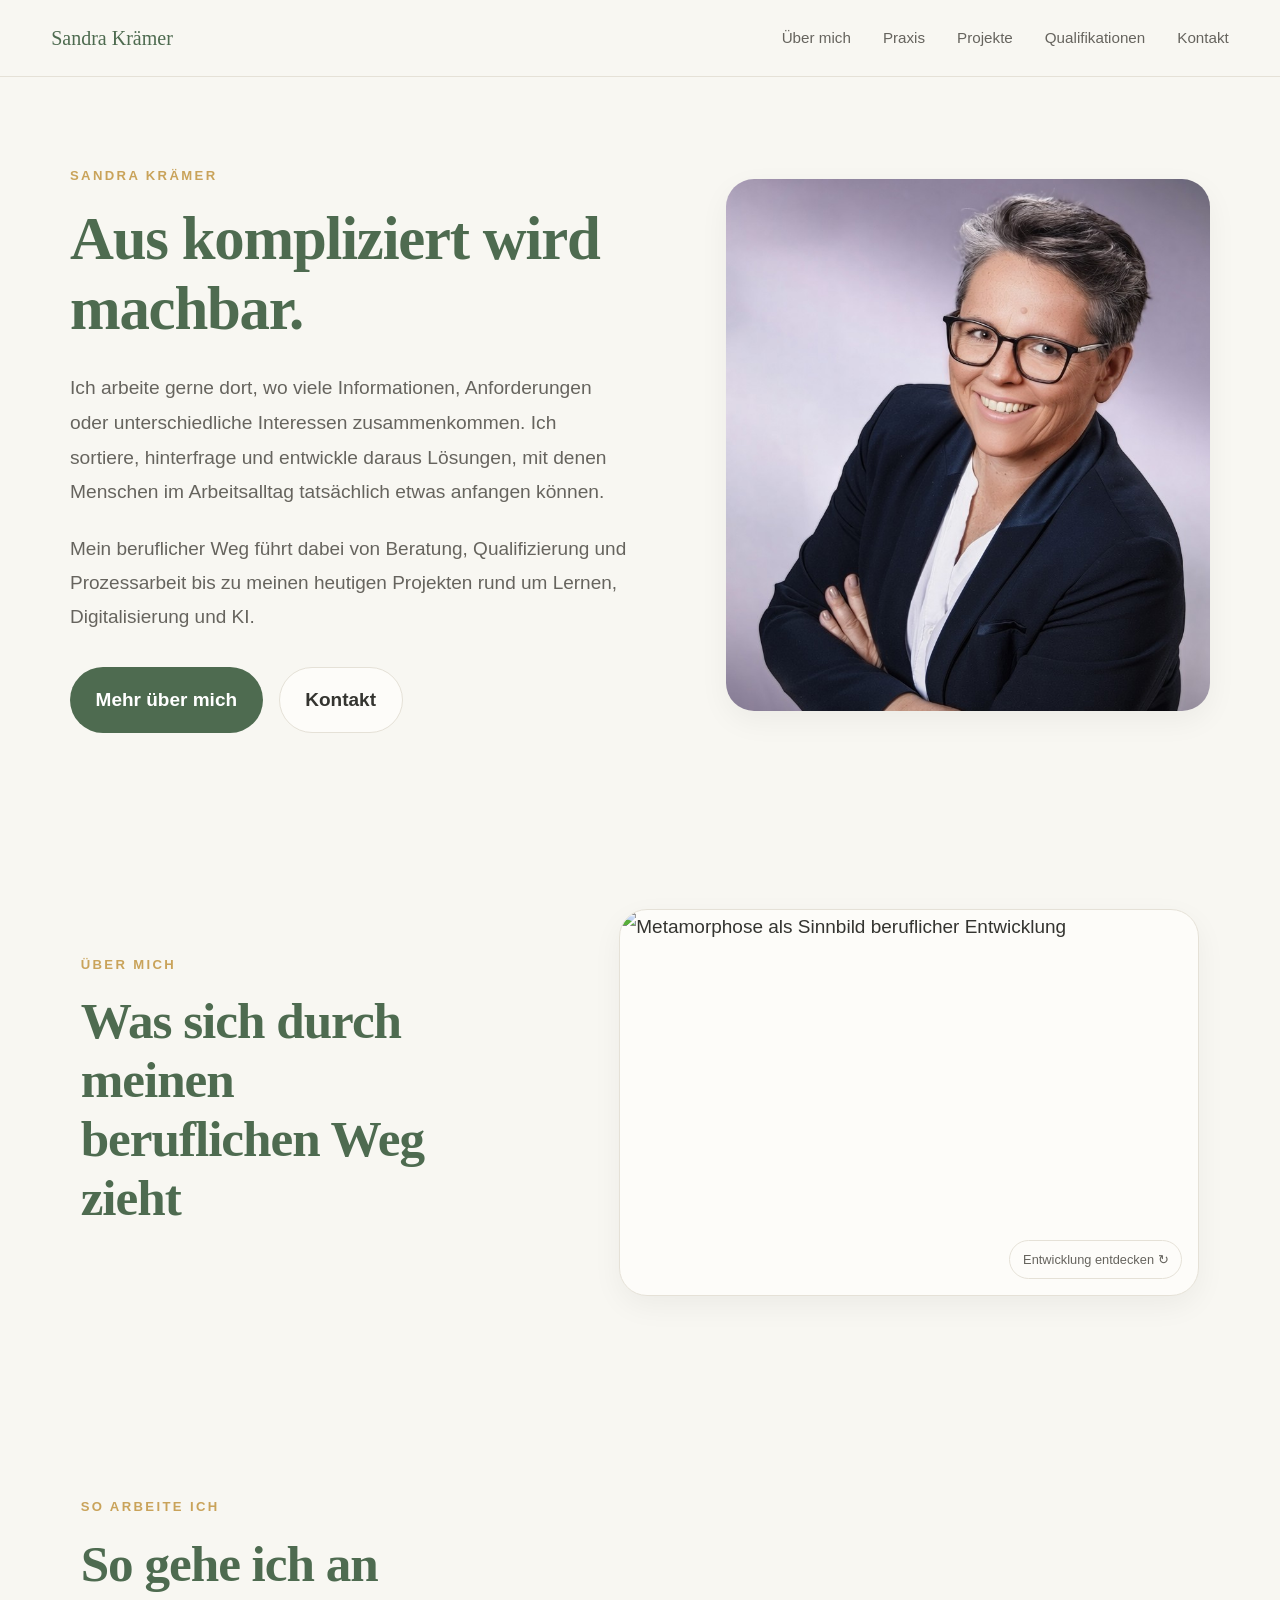
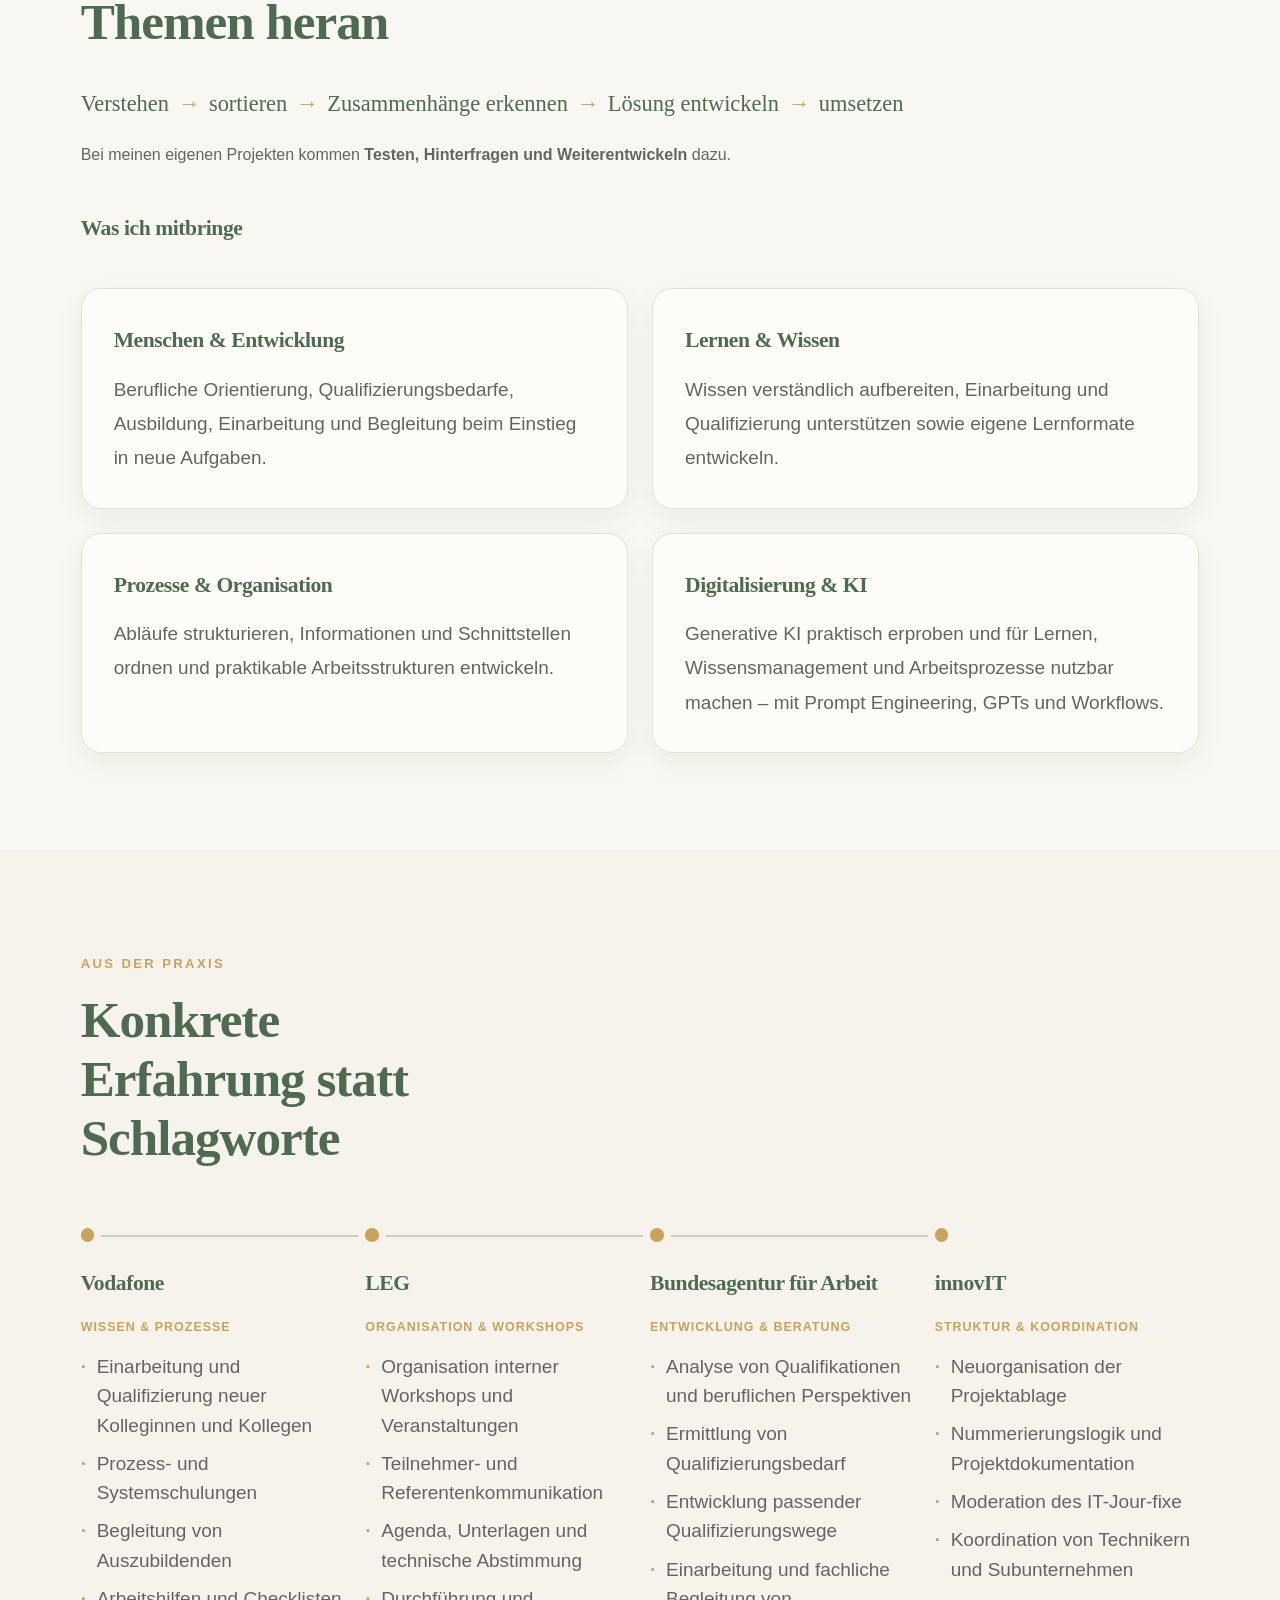
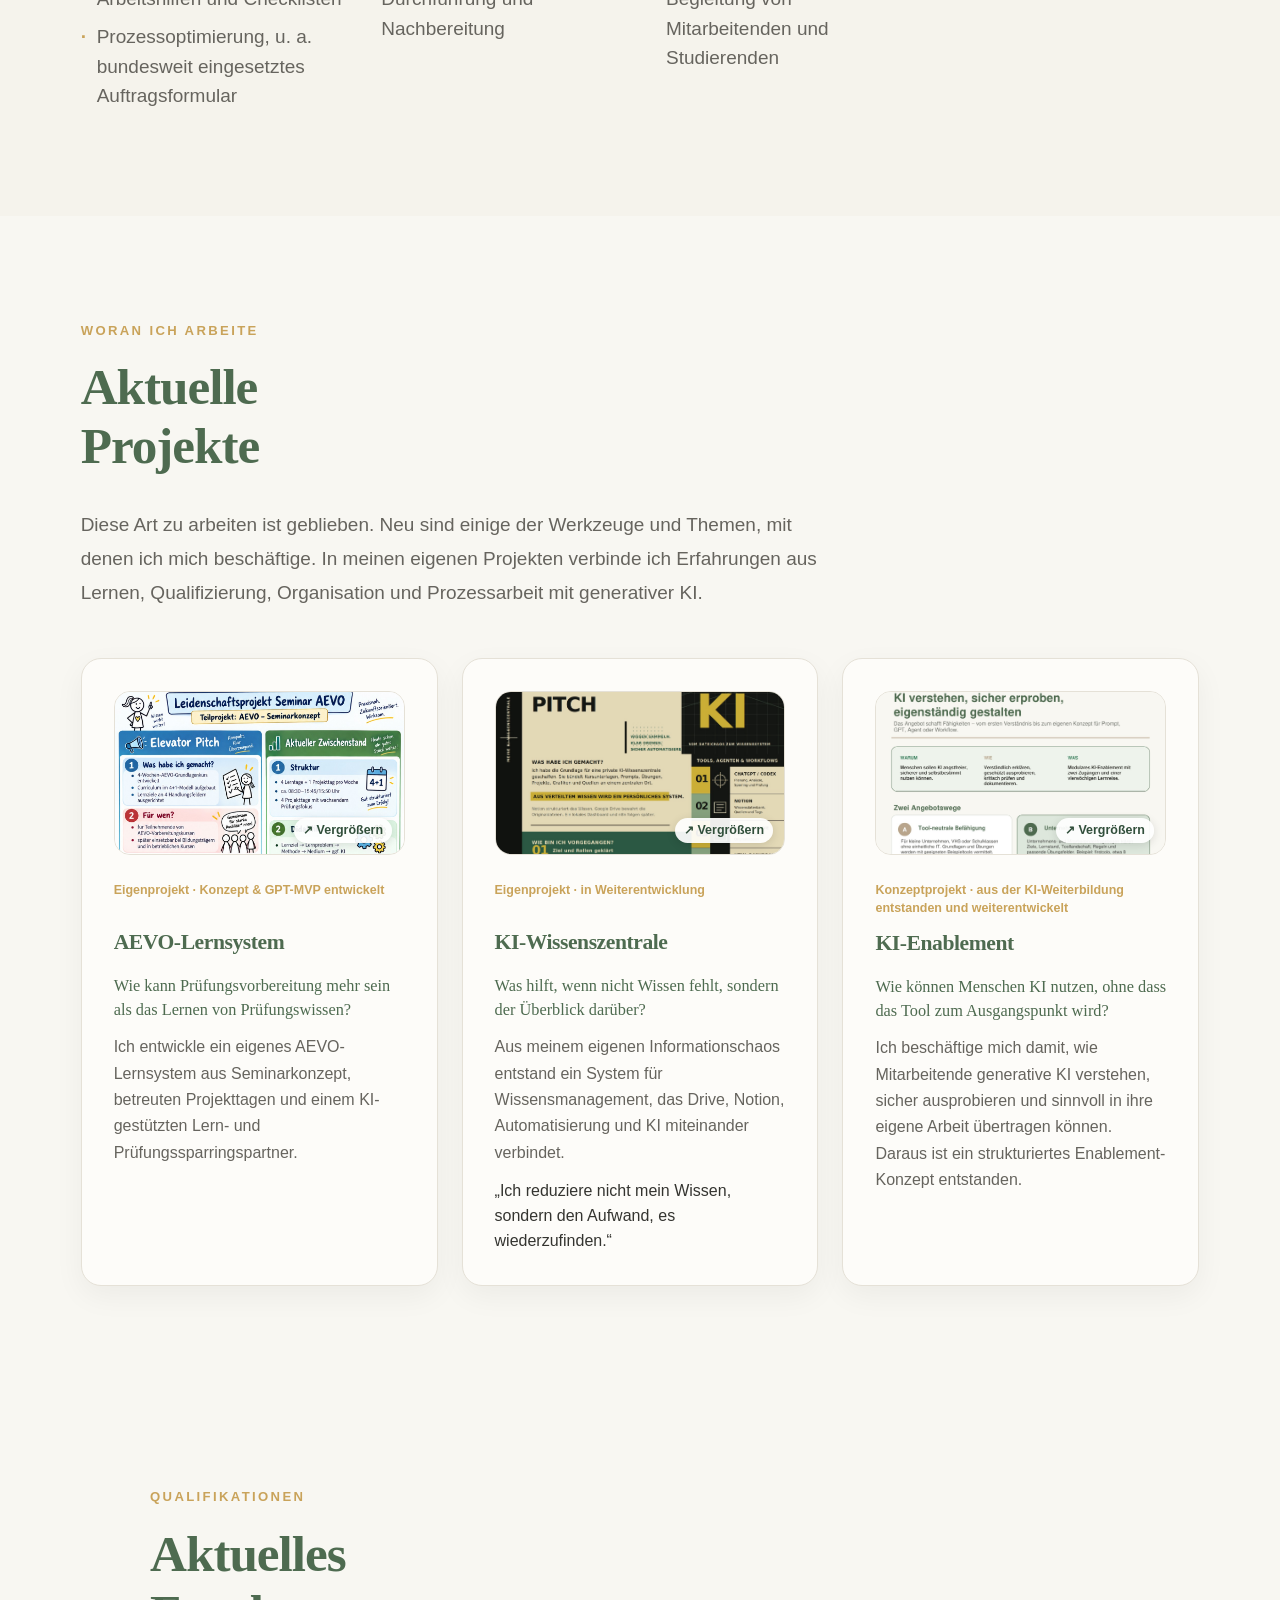
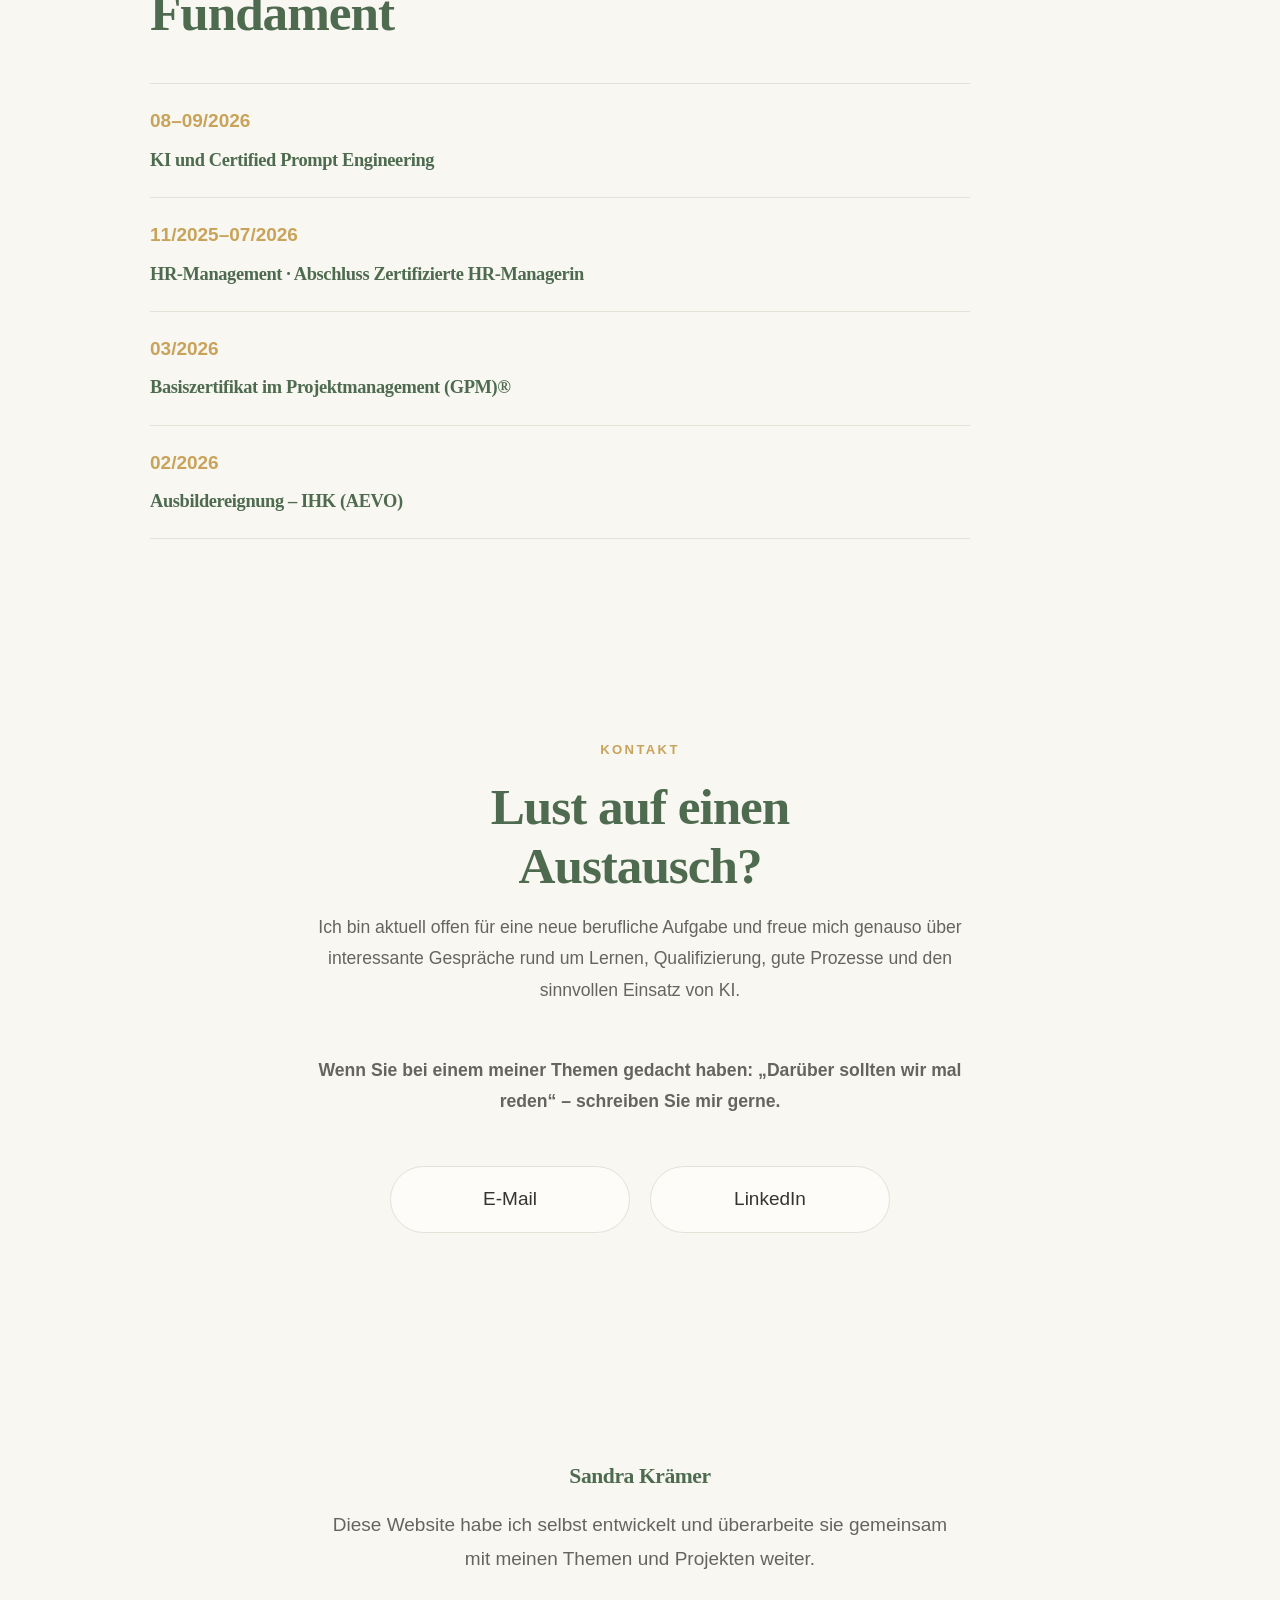
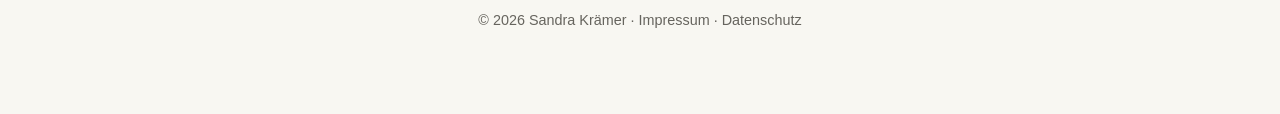
==== commit 3acbfaab: "Website V2.5 – Final Release" ====
--- a/index.html
+++ b/index.html
@@ -1,854 +1,212 @@
 <!DOCTYPE html>
-
 <html lang="de">
 <head>
-<meta charset="utf-8"/>
-<meta content="width=device-width, initial-scale=1.0" name="viewport"/>
-<title>
-Sandra Krämer | HR-Managerin & Ausbilderin (IHK)
-</title>
-<meta
-name="description"
-content="Sandra Krämer – HR-Managerin und Ausbilderin (IHK). Menschen verbinden, Entwicklung ermöglichen und Zusammenarbeit gestalten – mit Haltung, Struktur und Wertschätzung.">
+<meta charset="utf-8">
+<meta name="viewport" content="width=device-width, initial-scale=1.0">
+<title>Sandra Krämer | Lernen, Prozesse, Digitalisierung & KI</title>
+<meta name="description" content="Sandra Krämer – berufliche Erfahrung in Beratung, Qualifizierung, Prozessarbeit und Projektkoordination sowie aktuelle Projekte rund um Lernen, Digitalisierung und generative KI.">
 <link rel="icon" type="image/png" sizes="32x32" href="favicon.png">
 <link rel="apple-touch-icon" sizes="180x180" href="apple-touch-icon.png">
-<link href="https://fonts.googleapis.com" rel="preconnect"/>
-<link crossorigin="" href="https://fonts.gstatic.com" rel="preconnect"/>
-<link href="https://fonts.googleapis.com/css2?family=Fraunces:wght@400;600;700&amp;family=Inter:wght@300;400;500;600;700&amp;display=swap" rel="stylesheet"/>
-<link href="style.css" rel="stylesheet"/>
+<link rel="stylesheet" href="style.css">
 </head>
 <body id="top">
-<header>
-<div class="container">
-<a class="logo" href="#top">
-            Sandra Krämer
-        </a>
-<nav>
-<a href="#geschichte">Über mich</a>
-<a href="#impact">Wirkung</a>
-<a href="#qualifications">Fundament</a>
-<a href="#contact">Kontakt</a>
-</nav>
+<header class="site-header">
+  <div class="container nav-wrap">
+    <a class="logo" href="#top">Sandra Krämer</a>
+    <nav aria-label="Hauptnavigation">
+      <a href="#ueber-mich">Über mich</a>
+      <a href="#praxis">Praxis</a>
+      <a href="#projekte">Projekte</a>
+      <a href="#qualifikationen">Qualifikationen</a>
+      <a href="#kontakt">Kontakt</a>
+    </nav>
+  </div>
+</header>
+
+<main>
+<section class="hero">
+  <div class="container hero-grid">
+    <div class="hero-content">
+      <p class="eyebrow">Sandra Krämer</p>
+      <h1>Aus kompliziert wird machbar.</h1>
+      <p class="lead">Ich arbeite gerne dort, wo viele Informationen, Anforderungen oder unterschiedliche Interessen zusammenkommen. Ich sortiere, hinterfrage und entwickle daraus Lösungen, mit denen Menschen im Arbeitsalltag tatsächlich etwas anfangen können.</p>
+      <p>Mein beruflicher Weg führt dabei von Beratung, Qualifizierung und Prozessarbeit bis zu meinen heutigen Projekten rund um Lernen, Digitalisierung und KI.</p>
+      <div class="hero-buttons">
+        <a class="button primary" href="#ueber-mich">Mehr über mich</a>
+        <a class="button secondary" href="#kontakt">Kontakt</a>
+      </div>
+    </div>
+    <div class="hero-image">
+      <img src="images/sandra-kraemer.jpg" alt="Porträt von Sandra Krämer">
+    </div>
+  </div>
+</section>
+
+<section class="about" id="ueber-mich">
+  <div class="container about-grid">
+    <div class="about-intro">
+      <span class="section-label">Über mich</span>
+      <h2>Was sich durch meinen beruflichen Weg zieht</h2>
+      
+    </div>
+
+    <button class="flip-card" type="button" aria-pressed="false" aria-label="Metamorphose-Karte umdrehen">
+      <span class="flip-card-inner">
+        <span class="flip-card-face flip-card-front">
+          <img src="images/metamorphose.png" alt="Metamorphose als Sinnbild beruflicher Entwicklung">
+          <span class="flip-hint">Entwicklung entdecken ↻</span>
+        </span>
+        <span class="flip-card-face flip-card-back">
+          <span class="flip-copy">
+            <span>Mein Lebenslauf ist nicht geradlinig. Ich habe Menschen bei beruflichen Entscheidungen begleitet, Kolleginnen und Kollegen, Auszubildende und Studierende eingearbeitet und fachlich begleitet, Prozesse verbessert, Projekte koordiniert und immer wieder Wissen so aufbereitet, dass andere damit arbeiten können.</span>
+            <span>Im letzten Jahr sind einige neue Themen dazugekommen – angefangen bei meiner Ausbildereignungsprüfung über digitales Lernen bis hin zu generativer KI. Für mich fühlt sich das nicht nach einem kompletten Richtungswechsel an. Vielmehr fügt sich vieles ziemlich gut in das ein, was ich schon lange gerne mache.</span>
+          </span>
+        </span>
+      </span>
+    </button>
+  </div>
+</section>
+
+<section class="working-style">
+  <div class="container">
+    <span class="section-label">So arbeite ich</span>
+    <h2>So gehe ich an Themen heran</h2>
+    <div class="process-flow" aria-label="Arbeitsweise">
+      <span>Verstehen</span><span>sortieren</span><span>Zusammenhänge erkennen</span><span>Lösung entwickeln</span><span>umsetzen</span>
+    </div>
+    <p class="process-note">Bei meinen eigenen Projekten kommen <strong>Testen, Hinterfragen und Weiterentwickeln</strong> dazu.</p>
+
+    <h3 class="subheading">Was ich mitbringe</h3>
+    <div class="competence-grid">
+      <article><h3>Menschen & Entwicklung</h3><p>Berufliche Orientierung, Qualifizierungsbedarfe, Ausbildung, Einarbeitung und Begleitung beim Einstieg in neue Aufgaben.</p></article>
+      <article><h3>Lernen & Wissen</h3><p>Wissen verständlich aufbereiten, Einarbeitung und Qualifizierung unterstützen sowie eigene Lernformate entwickeln.</p></article>
+      <article><h3>Prozesse & Organisation</h3><p>Abläufe strukturieren, Informationen und Schnittstellen ordnen und praktikable Arbeitsstrukturen entwickeln.</p></article>
+      <article><h3>Digitalisierung & KI</h3><p>Generative KI praktisch erproben und für Lernen, Wissensmanagement und Arbeitsprozesse nutzbar machen – mit Prompt Engineering, GPTs und Workflows.</p></article>
+    </div>
+  </div>
+</section>
+
+<section class="practice" id="praxis">
+  <div class="container">
+    <span class="section-label">Aus der Praxis</span>
+    <h2>Konkrete Erfahrung statt Schlagworte</h2>
+    <div class="practice-line">
+      <article><span class="practice-node" aria-hidden="true"></span><h3>Vodafone</h3><p class="practice-tag">Wissen & Prozesse</p><ul class="practice-points"><li>Einarbeitung und Qualifizierung neuer Kolleginnen und Kollegen</li><li>Prozess- und Systemschulungen</li><li>Begleitung von Auszubildenden</li><li>Arbeitshilfen und Checklisten</li><li>Prozessoptimierung, u. a. bundesweit eingesetztes Auftragsformular</li></ul></article>
+      <article><span class="practice-node" aria-hidden="true"></span><h3>LEG</h3><p class="practice-tag">Organisation & Workshops</p><ul class="practice-points"><li>Organisation interner Workshops und Veranstaltungen</li><li>Teilnehmer- und Referentenkommunikation</li><li>Agenda, Unterlagen und technische Abstimmung</li><li>Durchführung und Nachbereitung</li></ul></article>
+      <article><span class="practice-node" aria-hidden="true"></span><h3>Bundesagentur für Arbeit</h3><p class="practice-tag">Entwicklung & Beratung</p><ul class="practice-points"><li>Analyse von Qualifikationen und beruflichen Perspektiven</li><li>Ermittlung von Qualifizierungsbedarf</li><li>Entwicklung passender Qualifizierungswege</li><li>Einarbeitung und fachliche Begleitung von Mitarbeitenden und Studierenden</li></ul></article>
+      <article><span class="practice-node" aria-hidden="true"></span><h3>innovIT</h3><p class="practice-tag">Struktur & Koordination</p><ul class="practice-points"><li>Neuorganisation der Projektablage</li><li>Nummerierungslogik und Projektdokumentation</li><li>Moderation des IT-Jour-fixe</li><li>Koordination von Technikern und Subunternehmen</li></ul></article>
+    </div>
+  </div>
+</section>
+
+<section class="projects" id="projekte">
+  <div class="container">
+    <span class="section-label">Woran ich arbeite</span>
+    <h2>Aktuelle Projekte</h2>
+    <p class="section-intro">Diese Art zu arbeiten ist geblieben. Neu sind einige der Werkzeuge und Themen, mit denen ich mich beschäftige. In meinen eigenen Projekten verbinde ich Erfahrungen aus Lernen, Qualifizierung, Organisation und Prozessarbeit mit generativer KI.</p>
+    <div class="project-grid">
+      <article class="project-card">
+        <button class="project-visual project-image-button" type="button" data-lightbox-src="projekt-aevo-lernsystem.jpg" data-lightbox-alt="Ausschnitt aus der Projektdokumentation zum AEVO-Seminarkonzept" aria-label="Bild vergrößern: Ausschnitt aus der Projektdokumentation zum AEVO-Seminarkonzept"><img src="projekt-aevo-lernsystem.jpg" alt="Ausschnitt aus der Projektdokumentation zum AEVO-Seminarkonzept"><span class="zoom-hint" aria-hidden="true">↗ Vergrößern</span></button>
+        <p class="project-type">Eigenprojekt · Konzept & GPT-MVP entwickelt</p>
+        <h3>AEVO-Lernsystem</h3>
+        <p class="project-question">Wie kann Prüfungsvorbereitung mehr sein als das Lernen von Prüfungswissen?</p>
+        <p>Ich entwickle ein eigenes AEVO-Lernsystem aus Seminarkonzept, betreuten Projekttagen und einem KI-gestützten Lern- und Prüfungssparringspartner.</p>
+      </article>
+      <article class="project-card">
+        <button class="project-visual project-image-button" type="button" data-lightbox-src="projekt-ki-wissenszentrale.jpg" data-lightbox-alt="Ausschnitt aus dem Portfolio-Artefakt zur KI-Wissenszentrale" aria-label="Bild vergrößern: Ausschnitt aus dem Portfolio-Artefakt zur KI-Wissenszentrale"><img src="projekt-ki-wissenszentrale.jpg" alt="Ausschnitt aus dem Portfolio-Artefakt zur KI-Wissenszentrale"><span class="zoom-hint" aria-hidden="true">↗ Vergrößern</span></button>
+        <p class="project-type">Eigenprojekt · in Weiterentwicklung</p>
+        <h3>KI-Wissenszentrale</h3>
+        <p class="project-question">Was hilft, wenn nicht Wissen fehlt, sondern der Überblick darüber?</p>
+        <p>Aus meinem eigenen Informationschaos entstand ein System für Wissensmanagement, das Drive, Notion, Automatisierung und KI miteinander verbindet.</p>
+        <blockquote>„Ich reduziere nicht mein Wissen, sondern den Aufwand, es wiederzufinden.“</blockquote>
+      </article>
+      <article class="project-card">
+        <button class="project-visual project-image-button" type="button" data-lightbox-src="projekt-ki-enablement.jpg" data-lightbox-alt="Ausschnitt aus der Gesamtarchitektur des KI-Enablement-Konzepts" aria-label="Bild vergrößern: Ausschnitt aus der Gesamtarchitektur des KI-Enablement-Konzepts"><img src="projekt-ki-enablement.jpg" alt="Ausschnitt aus der Gesamtarchitektur des KI-Enablement-Konzepts"><span class="zoom-hint" aria-hidden="true">↗ Vergrößern</span></button>
+        <p class="project-type">Konzeptprojekt · aus der KI-Weiterbildung entstanden und weiterentwickelt</p>
+        <h3>KI-Enablement</h3>
+        <p class="project-question">Wie können Menschen KI nutzen, ohne dass das Tool zum Ausgangspunkt wird?</p>
+        <p>Ich beschäftige mich damit, wie Mitarbeitende generative KI verstehen, sicher ausprobieren und sinnvoll in ihre eigene Arbeit übertragen können. Daraus ist ein strukturiertes Enablement-Konzept entstanden.</p>
+      </article>
+    </div>
+  </div>
+</section>
+
+<section class="qualifications" id="qualifikationen">
+  <div class="container">
+    <span class="section-label">Qualifikationen</span>
+    <h2>Aktuelles Fundament</h2>
+    <div class="qualification-list">
+      <article><time>08–09/2026</time><h3>KI und Certified Prompt Engineering</h3></article>
+      <article><time>11/2025–07/2026</time><h3>HR-Management · Abschluss Zertifizierte HR-Managerin</h3></article>
+      <article><time>03/2026</time><h3>Basiszertifikat im Projektmanagement (GPM)®</h3></article>
+      <article><time>02/2026</time><h3>Ausbildereignung – IHK (AEVO)</h3></article>
+    </div>
+  </div>
+</section>
+
+<section class="contact" id="kontakt">
+  <div class="container">
+    <span class="section-label">Kontakt</span>
+    <h2>Lust auf einen Austausch?</h2>
+    <p>Ich bin aktuell offen für eine neue berufliche Aufgabe und freue mich genauso über interessante Gespräche rund um Lernen, Qualifizierung, gute Prozesse und den sinnvollen Einsatz von KI.</p>
+    <p><strong>Wenn Sie bei einem meiner Themen gedacht haben: „Darüber sollten wir mal reden“ – schreiben Sie mir gerne.</strong></p>
+    <div class="contact-links">
+      <a href="mailto:sandra.kraemer.job@proton.me">E-Mail</a>
+      <a href="https://www.linkedin.com/in/sandrakraemerjob" target="_blank" rel="noopener noreferrer">LinkedIn</a>
+    </div>
+  </div>
+</section>
+</main>
+
+<footer>
+  <div class="container footer-content">
+    <h3>Sandra Krämer</h3>
+    <p>Diese Website habe ich selbst entwickelt und überarbeite sie gemeinsam mit meinen Themen und Projekten weiter.</p>
+    <small>© 2026 Sandra Krämer · <a href="impressum.html">Impressum</a> · <a href="datenschutz.html">Datenschutz</a></small>
+  </div>
+</footer>
+
+<script>
+const flipCard = document.querySelector('.flip-card');
+if (flipCard) {
+  const toggle = () => {
+    const flipped = flipCard.classList.toggle('is-flipped');
+    flipCard.setAttribute('aria-pressed', String(flipped));
+  };
+  flipCard.addEventListener('click', toggle);
+  flipCard.addEventListener('mouseenter', () => {
+    if (window.matchMedia('(hover: hover) and (pointer: fine)').matches) {
+      flipCard.classList.add('is-flipped');
+      flipCard.setAttribute('aria-pressed', 'true');
+    }
+  });
+  flipCard.addEventListener('mouseleave', () => {
+    if (window.matchMedia('(hover: hover) and (pointer: fine)').matches) {
+      flipCard.classList.remove('is-flipped');
+      flipCard.setAttribute('aria-pressed', 'false');
+    }
+  });
+}
+</script>
+
+<div class="lightbox" id="project-lightbox" hidden aria-hidden="true">
+ <div class="lightbox-backdrop" data-lightbox-close></div>
+ <div class="lightbox-dialog" role="dialog" aria-modal="true" aria-label="Vergrößerte Projektansicht">
+  <button class="lightbox-close" type="button" aria-label="Ansicht schließen" data-lightbox-close>×</button>
+  <img class="lightbox-image" src="" alt="">
+ </div>
 </div>
-</header>
-<main>
-<!-- ======================================================= -->
-<section class="hero">
-<div class="container hero-grid">
-<div class="hero-content">
-<p class="eyebrow">
-
-HR-Managerin · Ausbilderin (IHK)
-
-</p>
-<h1>
-
-Menschen verbinden.<br/>
-Menschen begleiten.<br/>
-Entwicklung ermöglichen.
-
-</h1>
-<p class="lead">
-
-Ich glaube daran, dass Entwicklung dort entsteht, wo Menschen Vertrauen, Orientierung und die Möglichkeit haben, ihre Stärken einzubringen. Genau dort möchte ich mit meiner Arbeit einen Beitrag leisten.
-
-</p>
-<div class="hero-buttons">
-<a class="button primary" href="#geschichte">
-
-Meine Geschichte
-
-</a>
-<a class="button secondary" href="#contact">
-
-Ich möchte mehr erfahren
-
-</a>
-</div>
-</div>
-<div class="hero-image">
-    <img src="images/sandra-kraemer.jpg"
-         alt="Sandra Krämer – HR-Managerin und Ausbilderin">
-</div>
-</div>
-</section><section class="editorial-quote">
-    <div class="container-text">
-        <p>
-            Veränderung beginnt dort, wo Menschen Vertrauen entwickeln – in sich selbst, in andere und in den gemeinsamen Weg.
-
-        </p>
-    </div>
-    </section>
-<!-- ======================================================= -->
-<section class="story" id="geschichte">
-
-    <div class="chapter">
-
-        <span class="section-label">01 · Menschen verbinden</span>
-
-        <h2>Manche Wege beginnen lange, bevor wir sie bewusst wählen.</h2>
-
-        <p>
-            Wenn ich heute auf meinen beruflichen Weg zurückblicke, erkenne ich einen roten Faden, den ich selbst erst vor Kurzem gesehen habe.
-        </p>
-
-        <p>
-            Schon in der Schule war ich oft diejenige, die anderen zugehört, unterstützt und Menschen zusammengebracht hat. Zusammenhalt war mir wichtig – nicht, weil es jemand erwartet hat, sondern weil es sich für mich richtig angefühlt hat.
-        </p>
-
-        <p>
-            Auch während meiner Ausbildung blieb das so. Ich habe nie darüber nachgedacht, warum ich so gehandelt habe. Es war einfach ein Teil von mir.
-        </p>
-
-        <p>
-            Viele Jahre später habe ich unser 30-jähriges Abiturtreffen organisiert. Menschen, die sich teilweise seit Jahrzehnten nicht gesehen hatten, begegneten sich wieder.
-        </p>
-
-        <p>
-            Ich bat alle, alte Fotos, Geschichten und Erinnerungen mitzubringen. Nach und nach entstand daraus eine gemeinsame Abizeitung – und vor allem ein Abend voller Begegnungen, Gespräche und gemeinsamer Erinnerungen.
-        </p>
-
-        <h3 class="story-question">
-            Warum war dieser Abend für mich so besonders?
-        </h3>
-
-        <p>
-            Zum ersten Mal habe ich den roten Faden erkannt, der sich durch mein Leben zieht.
-        </p>
-
-        <blockquote class="story-quote">
-
-            <span>Heute weiß ich:</span>
-
-            <strong>
-                Menschen miteinander zu verbinden war für mich nie eine Aufgabe.<br>
-                Es war schon immer ein Teil von mir.
-            </strong>
-
-        </blockquote>
-
-    </div>
-
-</section>
-<!-- ======================================================= -->
-<section class="story">
-<div class="container">
-<div class="chapter">
-<span class="section-label">
-
-02 · Menschen begleiten
-
-</span>
-
-<p class="intro">
-
-Veränderung beginnt nicht mit Prozessen.
-
-Sie beginnt mit Vertrauen.
-
-</p>
-
-<div class="story-divider"></div>
-
-<p>
-
-Im Laufe meines Berufslebens durfte ich Projekte koordinieren,
-Teams begleiten,
-Onboarding gestalten,
-Prozesse entwickeln
-sowie Auszubildende und neue Mitarbeitende einarbeiten.
-
-</p>
-<p>
-
-Dabei wurde mir immer deutlicher,
-dass nachhaltige Entwicklung selten an fehlendem Fachwissen scheitert.
-
-</p>
-<p>
-
-Menschen brauchen Orientierung,
-Wertschätzung
-und jemanden,
-der zuhört,
-bevor Lösungen entwickelt werden.
-
-</p>
-</div>
-<div class="principles">
-<article>
-<h3>
-
-Ich höre zu.
-
-</h3>
-<p>
-
-Bevor ich Prozesse verändere,
-verstehe ich Menschen.
-
-</p>
-</article>
-<article>
-<h3>
-
-Ich sehe Potenziale.
-
-</h3>
-<p>
-
-Entwicklung beginnt mit Stärken.
-
-</p>
-</article>
-<article>
-<h3>
-
-Ich verbinde.
-
-</h3>
-<p>
-
-Menschen.
-Teams.
-Organisationen.
-
-</p>
-</article>
-<article>
-<h3>
-
-Ich begleite.
-
-</h3>
-<p>
-
-Mit Struktur,
-Klarheit
-und Vertrauen.
-
-</p>
-</article>
-</div>
-</div>
-</section>
-<!-- ======================================================= -->
-<section class="story">
-<div class="container">
-<div class="chapter">
-<span class="section-label">
-
-03 · Entwicklung ermöglichen
-
-</span>
-
-<p class="intro">
-
-Aus Erfahrung wurde eine bewusste Entscheidung.
-
-</p>
-
-<div class="story-divider"></div>
-
-<p>
-
-Mein beruflicher Weg begann im operativen Geschäft.
-
-Mit jeder neuen Aufgabe wurde deutlicher,
-was mich wirklich motiviert:
-
-Menschen zu begleiten,
-ihre Potenziale zu erkennen und weiterzuentwickeln.
-
-</p>
-<p>
-
-Mit der Weiterbildung zur HR-Managerin
-und dem erfolgreichen Abschluss der Ausbildereignungsprüfung
-habe ich diesem Weg einen Namen gegeben.
-
-</p>
-<p class="highlight">
-
-Entwicklung beginnt für mich nicht dort,
-wo Menschen verändert werden – sondern dort,
-wo sie den Raum bekommen,
-ihre Fähigkeiten einzubringen.
-</p>
-<p>
-
-Heute verbinde ich meine Erfahrung, meine Qualifikation und meine Haltung mit dem Ziel,
-Menschen und Unternehmen gemeinsam weiterzuentwickeln.
-</p>
-<p>
-    
-Was das in der täglichen Zusammenarbeit bedeutet, zeigen die folgenden Beispiele.
-</p>
-</div>
-</div>
-</section>
-<!-- ======================================================= -->
-<section class="impact" id="impact">
-
-    <div class="container">
-
-        <span class="section-label">
-            04 · Wirkung
-        </span>
-
-        <h2>
-            Wie ich Zusammenarbeit gestalte
-        </h2>
-
-        <p class="impact-intro">
-            Der rote Faden meines beruflichen Weges zeigt sich in der Art,
-            wie ich Menschen begleite, Zusammenarbeit gestalte und Weiterentwicklung ermögliche.
-            Ich glaube daran, dass Weiterentwicklung dort entsteht,
-            wo Menschen Vertrauen, Orientierung und die Möglichkeit haben,
-            ihre Stärken einzubringen. Genau dazu möchte ich mit meiner Arbeit beitragen.
-        </p>
-
-        <div class="impact-roadmap">
-        
-         <div class="impact-grid">
-
-            <article class="impact-card">
-
-         <div class="card-header">
-
-        <div class="impact-icon-wrapper">
-
-            <div class="icon-blob"></div>
-
-            <div class="impact-icon">
-
-                <!-- komplettes SVG hier -->
-
-                <svg xmlns="http://www.w3.org/2000/svg"
-                    width="34"
-                    height="34"
-                    viewBox="0 0 24 24"
-                    fill="none"
-                    stroke="currentColor"
-                    stroke-width="1.8"
-                    stroke-linecap="round"
-                    stroke-linejoin="round">
-
-                    <path d="M16 21v-2a4 4 0 0 0-4-4H6a4 4 0 0 0-4 4v2"/>
-                    <circle cx="9" cy="7" r="4"/>
-                    <path d="M22 21v-2a4 4 0 0 0-3-3.87"/>
-                    <path d="M16 3.13a4 4 0 0 1 0 7.75"/>
-
-                </svg>
-
-            </div>
-
-        </div>
-
-        <h3>
-            Menschen<br>
-            verbinden
-        </h3>
-
-    </div>
-
-    <div class="card-divider"></div>
-
-    <p>
-        Über Teams, Bereiche und Hierarchien hinweg bringe ich Menschen zusammen,
-        schaffe Verbindung und fördere Zusammenarbeit.
-    </p>
-
-    <div class="roadmap-node"></div>
-
-</article>
-
-            <article class="impact-card">
-
-         <div class="card-header">
-
-        <div class="impact-icon-wrapper">
-
-            <div class="icon-blob"></div>
-
-            <div class="impact-icon">
-
-                <!-- komplettes SVG hier -->
-
-                <svg xmlns="http://www.w3.org/2000/svg"
-                width="34"
-                height="34"
-                viewBox="0 0 24 24"
-                fill="none"
-                stroke="currentColor"
-                stroke-width="1.8"
-                stroke-linecap="round"
-                stroke-linejoin="round">
-
-                <circle cx="12" cy="12" r="10"/>
-                <polygon points="16.24 7.76 14.12 14.12 7.76 16.24 9.88 9.88 16.24 7.76"/>
-
-                </svg>
-
-            </div>
-
-        </div>
-
-        <h3>
-            Orientierung<br>
-            geben
-        </h3>
-
-    </div>
-
-    <div class="card-divider"></div>
-
-    <p>
-        Durch klare Strukturen, verständliche Kommunikation und persönliche Begleitung gebe ich Menschen Sicherheit in neuen Situationen.
-    </p>
-
-    <div class="roadmap-node"></div>
-
-</article>
-
-            <article class="impact-card">
-
-         <div class="card-header">
-
-        <div class="impact-icon-wrapper">
-
-            <div class="icon-blob"></div>
-
-            <div class="impact-icon">
-
-                <!-- komplettes SVG hier -->
-
-                <svg xmlns="http://www.w3.org/2000/svg"
-                width="34"
-                height="34"
-                viewBox="0 0 24 24"
-                fill="none"
-                stroke="currentColor"
-                stroke-width="1.8"
-                stroke-linecap="round"
-                stroke-linejoin="round">
-
-                <path d="M7 20h10"/>
-                <path d="M12 20V10"/>
-                <path d="M18 8c0 3-2 5-6 5 0-4 2-6 6-6v1z"/>
-                <path d="M6 10c0 2 2 4 6 4 0-4-2-6-6-6v2z"/>
-
-                </svg>
-
-            </div>
-
-        </div>
-
-        <h3>
-            Potenziale<br>
-            entwickeln
-        </h3>
-
-    </div>
-
-    <div class="card-divider"></div>
-
-    <p>
-        Indem ich Stärken erkenne und gezielt fördere, unterstütze ich Menschen dabei, ihre Fähigkeiten selbstbewusst einzubringen.
-    </p>
-
-    <div class="roadmap-node"></div>
-
-</article>
-
-            <article class="impact-card">
-
-         <div class="card-header">
-
-        <div class="impact-icon-wrapper">
-
-            <div class="icon-blob"></div>
-
-            <div class="impact-icon">
-
-                <!-- komplettes SVG hier -->
-
-                <svg xmlns="http://www.w3.org/2000/svg"
-                width="34"
-                height="34"
-                viewBox="0 0 24 24"
-                fill="none"
-                stroke="currentColor"
-                stroke-width="1.8"
-                stroke-linecap="round"
-                stroke-linejoin="round">
-
-                <path d="M21 2v6h-6"/>
-                <path d="M3 22v-6h6"/>
-                <path d="M21 8a9 9 0 0 0-15-3"/>
-                <path d="M3 16a9 9 0 0 0 15 3"/>
-
-                </svg>
-
-            </div>
-
-        </div>
-
-        <h3>
-            Veränderung<br>
-            begleiten
-        </h3>
-
-    </div>
-
-    <div class="card-divider"></div>
-
-    <p>
-        Mit Klarheit, Transparenz und Einfühlungsvermögen begleite ich Menschen durch Veränderungen und schaffe Orientierung.
-    </p>
-
-    <div class="roadmap-node"></div>
-
-</article>
-
-            <article class="impact-card">
-
-         <div class="card-header">
-
-        <div class="impact-icon-wrapper">
-
-            <div class="icon-blob"></div>
-
-            <div class="impact-icon">
-
-                <!-- komplettes SVG hier -->
-
-                <svg xmlns="http://www.w3.org/2000/svg"
-                width="34"
-                height="34"
-                viewBox="0 0 24 24"
-                fill="none"
-                stroke="currentColor"
-                stroke-width="1.8"
-                stroke-linecap="round"
-                stroke-linejoin="round">
-
-                <path d="M22 10L12 5 2 10l10 5 10-5z"/>
-                <path d="M6 12v5c2 2 10 2 12 0v-5"/>
-                <path d="M22 10v6"/>
-
-                </svg>
-
-            </div>
-
-        </div>
-
-        <h3>
-            Wissen<br>
-            weitergeben
-        </h3>
-
-    </div>
-
-    <div class="card-divider"></div>
-
-    <p>
-        Durch strukturiertes Onboarding, praxisnahe Einarbeitung und den Austausch von Wissen unterstütze ich Menschen dabei, sicher in ihrer Rolle anzukommen und sich zu entwickeln.
-    </p>
-
-    <div class="roadmap-node"></div>
-
-</article>
-
-            <article class="impact-card">
-
-         <div class="card-header">
-
-        <div class="impact-icon-wrapper">
-
-            <div class="icon-blob"></div>
-
-            <div class="impact-icon">
-
-                <!-- komplettes SVG hier -->
-
-                <svg xmlns="http://www.w3.org/2000/svg"
-                width="34"
-                height="34"
-                viewBox="0 0 24 24"
-                fill="none"
-                stroke="currentColor"
-                stroke-width="1.8"
-                stroke-linecap="round"
-                stroke-linejoin="round">
-
-                <path d="M12 3l1.8 4.2L18 9l-4.2 1.8L12 15l-1.8-4.2L6 9l4.2-1.8L12 3z"/>
-                <path d="M19 16l.9 2.1L22 19l-2.1.9L19 22l-.9-2.1L16 19l2.1-.9L19 16z"/>
-                <path d="M5 15l.7 1.6L7.3 17l-1.6.7L5 19.3l-.7-1.6L2.7 17l1.6-.7L5 15z"/>
-
-                </svg>
-
-            </div>
-
-        </div>
-
-        <h3>
-            Zukunft<br>
-            mitgestalten
-        </h3>
-
-    </div>
-
-    <div class="card-divider"></div>
-
-    <p>
-        Mit Wertschätzung, Lernbereitschaft und einer klaren Haltung möchte ich dazu beitragen, dass Menschen und Unternehmen gemeinsam wachsen.
-    </p>
-
-    <div class="roadmap-node"></div>
-
-</article>
-        </div>
-
-    </div>
-
-</section>
-<!-- ======================================================= -->
-<section class="qualifications" id="qualifications">
-
-    <div class="container">
-
-        <span class="section-label">
-            05 · Mein Fundament
-        </span>
-
-        <h2>
-            Erfahrung und Qualifikation
-        </h2>
-
-        <p class="qualification-intro">
-            Mein Weg verbindet langjährige kaufmännische Erfahrung mit einer bewussten Ausrichtung auf den Personalbereich. Fachliche Qualifikation, praktische Erfahrung und eine klare Haltung bilden das Fundament meiner Arbeit.
-        </p>
-
-        <div class="qualification-grid">
-
-            <article>
-
-                <h3>Erfahrung</h3>
-
-                <p>
-                    Meine berufliche Laufbahn verbindet Erfahrung in Projektmanagement, Prozessgestaltung und Teamkoordination mit meiner bewussten Entscheidung für den Personalbereich.
-
-                    Heute verbinde ich meine langjährige kaufmännische Erfahrung mit meiner Qualifikation als HR-Managerin und Ausbilderin (IHK).
-
-                    So kann ich meine organisatorische Stärke mit dem verbinden, was mir am meisten Freude macht: Menschen zu begleiten, ihre Potenziale sichtbar zu machen und gezielt zu fördern.
-                </p>
-
-            </article>
-
-            <article>
-
-                <h3>Qualifikation</h3>
-
-                <p>
-                    Zertifizierte HR-Managerin und Ausbilderin (IHK) mit fundierten Kenntnissen in Personalentwicklung, Recruiting, Arbeitsrecht und modernem Personalmanagement. <strong>Lebenslanges Lernen</strong> ist für mich selbstverständlich – fachlich wie persönlich.
-                </p>
-
-            </article>
-
-            <article>
-
-                <h3>Arbeitsweise</h3>
-
-                <p>
-                    <strong>Ich brauche keine perfekten Prozesse, um gute Ergebnisse zu erzielen.</strong> Ich höre zu, erkenne Zusammenhänge und entwickle gemeinsam mit den Menschen Lösungen, die im Alltag funktionieren. Denn für mich entsteht nachhaltige Veränderung nicht durch starre Vorgaben, sondern durch Strukturen, die auch dann tragen, wenn sich Rahmenbedingungen verändern.
-                </p>
-
-            </article>
-
-            <article>
-
-                <h3>Haltung</h3>
-
-                <p>
-                    <strong>Ich habe selbst erfahren dürfen, wie viel gute Personalarbeit bewirken kann.</strong> Sie stärkt Menschen, schafft Vertrauen und ermöglicht persönliches Wachstum. Genau dazu möchte ich mit meiner Arbeit beitragen.
-                </p>
-
-            </article>
-
-        </div>
-
-    </div>
-
-</section>
-<!-- ======================================================= -->
-<section class="video" id="video">
-
-    <div class="container">
-
-        <span class="section-label">
-            06 · Persönlich
-        </span>
-
-        <h2>Lernen wir uns kennen.</h2>
-
-        <p class="video-intro">
-            Manche Dinge lassen sich besser erzählen als schreiben. In diesem kurzen Video möchte ich Ihnen einen persönlichen Einblick geben – in meinen Weg, meine Motivation und die Haltung, mit der ich Zusammenarbeit gestalte und Entwicklung ermögliche.
-        </p>
-
-        <div class="video-placeholder">
-
-            <h3>Persönliches Video in Vorbereitung</h3>
-
-            <p>
-                Ich möchte Ihnen hier in Kürze einen persönlichen Einblick in meinen beruflichen Weg und meine Motivation geben.
-            </p>
-
-    </div>
-
-</section>
-<!-- ======================================================= -->
-<section class="contact" id="contact">
-<div class="container">
-
-    <span class="section-label">
-        07 · Kontakt
-    </span>
-
-    <h2>
-        Lassen Sie uns ins Gespräch kommen.
-    </h2>
-
-    <p>
-        Wenn jetzt das Gefühl entstanden ist, dass meine Erfahrung, meine Haltung und meine Arbeitsweise zu Ihrem Unternehmen passen, freue ich mich auf ein persönliches Gespräch.
-    </p>
-
-    <div class="contact-links">
-
-    <!-- E-Mail -->
-
-    <a href="mailto:sandra.kraemer.job@proton.me">
-
-        <svg xmlns="http://www.w3.org/2000/svg"
-             width="20"
-             height="20"
-             viewBox="0 0 24 24"
-             fill="none"
-             stroke="currentColor"
-             stroke-width="2"
-             stroke-linecap="round"
-             stroke-linejoin="round">
-
-            <rect x="2" y="4" width="20" height="16" rx="2"/>
-            <path d="M22 7L12 13 2 7"/>
-
-        </svg>
-
-        <span>E-Mail schreiben</span>
-
-    </a>
-
-
-    <!-- LinkedIn -->
-
-    <a href="https://www.linkedin.com/in/sandrakraemerjob"
-        target="_blank"
-        rel="noopener noreferrer">
-
-        <svg xmlns="http://www.w3.org/2000/svg"
-            width="20"
-            height="20"
-            viewBox="0 0 24 24"
-            fill="none"
-            stroke="currentColor"
-            stroke-width="2"
-            stroke-linecap="round"
-            stroke-linejoin="round">
-
-            <path d="M16 8a6 6 0 0 1 6 6v7h-4v-7a2 2 0 0 0-4 0v7h-4v-12h4v2"/>
-            <rect x="2" y="9" width="4" height="12"/>
-            <circle cx="4" cy="4" r="2"/>
-
-        </svg>
-
-        <span>LinkedIn besuchen</span>
-
-    </a>
-
-
-    <!-- Kennenlernen -->
-
-    <a href="mailto:sandra.kraemer.job@proton.me?subject=Kennenlernen">
-
-        <svg xmlns="http://www.w3.org/2000/svg"
-            width="20"
-            height="20"
-            viewBox="0 0 24 24"
-            fill="none"
-            stroke="currentColor"
-            stroke-width="2"
-            stroke-linecap="round"
-            stroke-linejoin="round">
-
-            <path d="M16 21v-2a4 4 0 0 0-4-4H6a4 4 0 0 0-4 4v2"/>
-            <circle cx="9" cy="7" r="4"/>
-            <path d="M22 21v-2a4 4 0 0 0-3-3.87"/>
-            <path d="M16 3.13a4 4 0 0 1 0 7.75"/>
-
-        </svg>
-
-        <span>Persönlich kennenlernen</span>
-
-    </a>
-
-</div>
-</div>
-</section>
-</main>
-<footer>
-
-    <div class="container footer-content">
-
-        <h3>Sandra Krämer</h3>
-
-        <p class="footer-role">
-            HR-Managerin | Ausbilderin (IHK)
-        </p>
-
-        <p>
-            Diese Website habe ich selbst entwickelt –
-            mit ChatGPT als Sparringspartner für Struktur,
-            Sprache und Ideen.
-        </p>
-
-        <p>
-            Sie entstand noch vor meinem ersten KI-Kurs
-            und zeigt, wie viel möglich wird,
-            wenn Neugier auf neue Technologien trifft.
-        </p>
-
-        <p class="footer-thanks">
-            Danke, dass Sie sich Zeit für meine Geschichte genommen haben.
-        </p>
-
-        <small>
-
-        © 2026 Sandra Krämer ·
-
-        <a href="impressum.html">
-        Impressum
-        </a>
-
-        ·
-
-        <a href="datenschutz.html">
-        Datenschutz
-        </a>
-
-        </small>
-
-    </div>
-
-</footer>
+<script>
+(() => {
+ const box=document.getElementById('project-lightbox'), img=box.querySelector('.lightbox-image'), close=box.querySelector('.lightbox-close');
+ let opener=null;
+ function openBox(b){opener=b;img.src=b.dataset.lightboxSrc;img.alt=b.dataset.lightboxAlt||'';box.hidden=false;box.setAttribute('aria-hidden','false');document.body.classList.add('lightbox-open');close.focus();}
+ function closeBox(){if(box.hidden)return;box.hidden=true;box.setAttribute('aria-hidden','true');img.src='';img.alt='';document.body.classList.remove('lightbox-open');if(opener)opener.focus();}
+ document.querySelectorAll('.project-image-button').forEach(b=>b.addEventListener('click',()=>openBox(b)));
+ box.querySelectorAll('[data-lightbox-close]').forEach(e=>e.addEventListener('click',closeBox));
+ document.addEventListener('keydown',e=>{if(e.key==='Escape'&&!box.hidden)closeBox();});
+})();
+</script>
+
 </body>
 </html>
--- a/style.css
+++ b/style.css
@@ -49,8 +49,8 @@
     --space-2xl:8rem;
 
     /* Schrift */
-    --font-heading:"Fraunces",serif;
-    --font-body:"Inter",sans-serif;
+    --font-heading:Georgia,"Times New Roman",serif;
+    --font-body:Arial,Helvetica,sans-serif;
 
     --transition:.28s ease;
 
@@ -1610,4 +1610,204 @@
 
 /* ==========================================================
    ENDE
-   ========================================================== */+   ========================================================== */
+/* ==========================================================
+   V2 | WEBSITE-REDESIGN 2026-09
+   ========================================================== */
+.site-header{position:sticky;top:0;z-index:100;background:rgba(248,247,242,.94);backdrop-filter:blur(10px);border-bottom:1px solid var(--border)}
+.nav-wrap{display:flex;justify-content:space-between;align-items:center;min-height:76px}
+.about,.working-style,.practice,.projects,.qualifications,.contact{padding:6rem 2rem}
+.about-grid{display:grid;grid-template-columns:.9fr 1.1fr;gap:4rem;align-items:center}
+.about-intro,.section-intro{max-width:760px}
+.subheading{margin-top:2.5rem}
+.competence-grid{display:grid;grid-template-columns:repeat(2,minmax(0,1fr));gap:1.5rem;margin-top:2.5rem}
+.competence-grid article,.project-card{background:var(--surface);border:1px solid var(--border);border-radius:var(--radius);padding:2rem;box-shadow:var(--shadow)}
+.competence-grid article p,.project-card p{margin-bottom:0}
+.process-flow{display:flex;flex-wrap:wrap;align-items:center;gap:.65rem;margin:2rem 0 1rem;font-family:var(--font-heading);font-size:clamp(1.25rem,2vw,1.65rem);color:var(--primary)}
+.process-flow span:not(:last-child)::after{content:"→";margin-left:.65rem;color:var(--accent)}
+.process-note{font-size:1rem}
+
+/* Metamorphose flip card */
+.flip-card{position:relative;display:block;width:100%;padding:0;border:0;background:transparent;color:inherit;font:inherit;text-align:inherit;appearance:none;-webkit-appearance:none;perspective:1400px;aspect-ratio:3/2;min-height:0;cursor:pointer;outline:none}
+.flip-card-inner{position:relative;width:100%;height:100%;min-height:0;transition:transform .7s cubic-bezier(.2,.7,.2,1);transform-style:preserve-3d}
+.flip-card:hover .flip-card-inner,.flip-card:focus-visible .flip-card-inner,.flip-card.is-flipped .flip-card-inner{transform:rotateY(180deg)}
+.flip-card-face{display:block;position:absolute;inset:0;backface-visibility:hidden;-webkit-backface-visibility:hidden;border-radius:var(--radius-large);overflow:hidden;box-shadow:var(--shadow);border:1px solid var(--border);background:var(--surface)}
+.flip-card-front img{width:100%;height:100%;min-height:0;object-fit:cover;border-radius:0;box-shadow:none;transition:none}
+.flip-card-front img:hover{transform:none}
+.flip-card-back{transform:rotateY(180deg);display:flex;align-items:center;padding:clamp(1.4rem,2.6vw,2.4rem)}
+.flip-copy{max-width:38rem;margin:auto;font-size:clamp(.9rem,1.15vw,1.02rem);line-height:1.55}.flip-copy>span{display:block;margin-bottom:1rem}.flip-copy>span:last-child{margin-bottom:0}
+.flip-copy h2{max-width:16ch}
+.flip-hint{position:absolute;right:1rem;bottom:1rem;z-index:4;background:rgba(253,252,249,.92);border:1px solid var(--border);border-radius:999px;padding:.45rem .8rem;font-size:.8rem;color:var(--text-soft)}
+.interaction-note{font-size:.85rem;color:var(--text-soft);margin-top:.8rem}
+
+/* Praxis */
+.practice{background:var(--surface-soft)}
+.practice-line{position:relative;display:grid;grid-template-columns:repeat(4,minmax(0,1fr));gap:1.25rem;margin-top:3rem}
+.practice-line::before{content:"";position:absolute;left:8%;right:8%;top:1.2rem;height:2px;background:var(--secondary);opacity:.6}
+.practice-line article{position:relative;padding-top:3rem;z-index:1}
+.practice-node{position:absolute;top:.78rem;left:2rem;width:.85rem;height:.85rem;border-radius:50%;background:var(--accent);box-shadow:0 0 0 7px var(--surface-soft);z-index:2}
+.practice-tag{display:block;margin-bottom:.8rem;color:var(--accent);font-size:.78rem;font-weight:700;letter-spacing:.08em;text-transform:uppercase}
+
+/* Projekte */
+.project-grid{display:grid;grid-template-columns:repeat(3,minmax(0,1fr));gap:1.5rem;margin-top:3rem}
+.project-card{display:flex;flex-direction:column;gap:1rem}
+.project-visual{min-height:170px;border-radius:16px;background:var(--surface-soft);border:1px dashed var(--secondary);display:flex;align-items:center;justify-content:center;padding:1.5rem;text-align:center;color:var(--text-soft)}
+.project-question{font-family:var(--font-heading);color:var(--primary);font-size:1.1rem;line-height:1.45}
+.project-type{margin-top:0!important;padding-top:.8rem;color:var(--accent)!important;font-size:.86rem;font-weight:600}
+
+/* Qualifikationen */
+.qualification-list{max-width:820px;margin-top:2.5rem;border-top:1px solid var(--border)}
+.qualification-list article{display:grid;grid-template-columns:120px 1fr;gap:1.5rem;padding:1.35rem 0;border-bottom:1px solid var(--border)}
+.qualification-list time{font-weight:700;color:var(--accent)}
+.qualification-list h3{margin:0;font-size:1.15rem}
+
+@media (max-width:900px){
+ .nav-wrap{flex-direction:column;gap:1rem;padding:1rem 0}
+ .about-grid{grid-template-columns:1fr;gap:2.5rem}
+ .flip-card,.flip-card-inner{min-height:620px}
+ .flip-card-front img{min-height:620px}
+ .practice-line{grid-template-columns:1fr 1fr}
+ .practice-line::before{display:none}
+ .practice-node{top:1rem}
+ .project-grid{grid-template-columns:1fr}
+}
+@media (max-width:640px){
+ .about,.working-style,.practice,.projects,.qualifications,.contact{padding:4.5rem 1.25rem}
+ nav{gap:.8rem 1rem}
+ nav a{font-size:.84rem}
+ .competence-grid,.practice-line{grid-template-columns:1fr}
+ .process-flow{display:grid;gap:.25rem}
+ .process-flow span:not(:last-child)::after{content:"↓";display:block;margin:.2rem 0;color:var(--accent)}
+ .flip-card,.flip-card-inner{min-height:680px}
+ .flip-card-front img{min-height:680px}
+ .flip-card-back{padding:1.6rem}
+ .flip-copy h2{font-size:1.8rem}
+ .flip-copy p{font-size:.95rem;line-height:1.65}
+ .qualification-list article{grid-template-columns:1fr;gap:.25rem}
+}
+@media (prefers-reduced-motion:reduce){
+ html{scroll-behavior:auto}
+ *,*::before,*::after{animation-duration:.01ms!important;animation-iteration-count:1!important;transition-duration:.01ms!important}
+ .flip-card-inner{transform:none!important}
+ .flip-card-face{position:relative;backface-visibility:visible}
+ .flip-card-back{transform:none;margin-top:1rem}
+ .flip-card-front{display:block}
+ .flip-hint{display:none}
+}
+
+/* ===== V2.2 corrections ===== */
+/* Flip-card: inner span must participate as a block-sized 3D container. */
+.flip-card-inner{display:block}
+.flip-card-front{display:block}
+.flip-copy{display:flex;flex-direction:column;gap:1.1rem}
+.flip-copy strong{font-family:var(--font-heading);font-size:clamp(1.55rem,2.5vw,2.2rem);line-height:1.15;color:var(--primary)}
+.flip-copy span{display:block;line-height:1.75}
+
+/* One accent arrow only, generated between process steps. */
+.process-flow{flex-wrap:nowrap;gap:.55rem;white-space:nowrap;font-size:clamp(1.1rem,1.75vw,1.5rem)}
+.process-flow span{display:inline-flex;align-items:center}
+.process-flow span:not(:last-child)::after{content:"→";margin-left:.55rem;color:var(--accent);font-family:var(--font-body);font-weight:400}
+
+/* Practice: line and nodes share one exact vertical axis. */
+.practice-line::before{left:calc(12.5%);right:calc(12.5%);top:1.2rem}
+.practice-line article{padding-top:3rem}
+.practice-node{top:.78rem;left:50%;transform:translateX(-50%);width:.85rem;height:.85rem}
+.practice-points{margin:.85rem 0 0;padding:0;list-style:none}
+.practice-points li{position:relative;margin:0 0 .55rem;padding-left:1rem;line-height:1.55;color:var(--text-soft)}
+.practice-points li::before{content:"·";position:absolute;left:0;color:var(--accent);font-weight:700}
+
+/* Projects: reserve equal status height so all green titles start together. */
+.project-card .project-type{min-height:3.1rem;display:flex;align-items:flex-start}
+.project-card h3{margin-top:0}
+
+/* Qualifications: date first, title underneath. */
+.qualification-list article{display:block;padding:1.25rem 0}
+.qualification-list time{display:block;margin-bottom:.35rem}
+.qualification-list h3{display:block;margin:0}
+
+@media (max-width:1100px){
+  .process-flow{white-space:normal;flex-wrap:wrap}
+}
+@media (max-width:900px){
+  .practice-line::before{display:none}
+  .practice-node{left:1rem;transform:none}
+  .project-card .project-type{min-height:0}
+}
+@media (max-width:640px){
+  .process-flow{display:flex;flex-direction:column;align-items:flex-start;gap:.2rem;white-space:normal}
+  .process-flow span:not(:last-child)::after{content:"↓";display:block;margin:.2rem 0 0;color:var(--accent)}
+}
+
+/* V2.4 — practice alignment, project typography, qualification correction */
+@media (min-width:901px){
+  /* Each node sits directly above its station heading. Segments are drawn per column,
+     so grid gaps cannot shift the visual connection. */
+  .practice-line::before{display:none}
+  .practice-line article{position:relative;padding-top:3rem}
+  .practice-line article:not(:last-child)::after{
+    content:"";
+    position:absolute;
+    top:1.18rem;
+    left:.85rem;
+    width:calc(100% + 1.25rem - .85rem);
+    height:2px;
+    background:var(--secondary);
+    opacity:.6;
+    z-index:0;
+  }
+  .practice-node{
+    top:.78rem;
+    left:0;
+    transform:none;
+    z-index:2;
+  }
+}
+
+/* Projects — fewer competing type sizes and one shared title baseline. */
+.project-card{gap:.8rem}
+.project-card .project-type{
+  min-height:3rem;
+  margin:0;
+  font-size:.78rem;
+  line-height:1.45;
+}
+.project-card h3{
+  min-height:1.7rem;
+  margin:0;
+  font-size:1.35rem;
+  line-height:1.25;
+}
+.project-card .project-question{
+  margin:.35rem 0 0;
+  font-family:var(--font-heading);
+  font-size:1.02rem;
+  line-height:1.45;
+  color:var(--primary);
+}
+.project-card > p:not(.project-type):not(.project-question){
+  font-size:1rem;
+  line-height:1.65;
+}
+.project-card blockquote{
+  font-size:1rem;
+  line-height:1.55;
+}
+
+@media (max-width:900px){
+  .project-card h3{min-height:0}
+}
+
+/* V2.5 final: Projektbilder vergrößern */
+.project-visual{min-height:0;aspect-ratio:16/9;padding:0;overflow:hidden;border:1px solid var(--border);background:var(--surface-soft);}
+.project-visual img{width:100%;height:100%;display:block;object-fit:cover;border-radius:0;box-shadow:none;transition:none;}
+.project-visual img:hover{transform:none;}
+.project-image-button{position:relative;width:100%;appearance:none;-webkit-appearance:none;font:inherit;color:inherit;cursor:zoom-in;}
+.project-image-button:focus-visible{outline:3px solid currentColor;outline-offset:3px;}
+.zoom-hint{position:absolute;right:.7rem;bottom:.7rem;padding:.38rem .58rem;border-radius:999px;background:rgba(255,255,255,.92);color:#314f3b;font-size:.78rem;font-weight:700;line-height:1;box-shadow:0 2px 10px rgba(0,0,0,.12);}
+.lightbox[hidden]{display:none}.lightbox{position:fixed;inset:0;z-index:9999;display:grid;place-items:center;padding:clamp(1rem,3vw,2.5rem);}
+.lightbox-backdrop{position:absolute;inset:0;background:rgba(15,18,16,.86);cursor:zoom-out;}
+.lightbox-dialog{position:relative;z-index:1;display:flex;align-items:center;justify-content:center;width:min(96vw,1500px);height:min(92vh,1100px);}
+.lightbox-image{display:block;width:auto;height:auto;max-width:100%;max-height:100%;object-fit:contain;border-radius:12px;box-shadow:0 18px 60px rgba(0,0,0,.35);background:#fff;}
+.lightbox-close{position:absolute;top:-.8rem;right:-.5rem;z-index:2;width:2.8rem;height:2.8rem;border:0;border-radius:50%;background:#fff;color:#26382d;font-size:2rem;line-height:1;cursor:pointer;box-shadow:0 4px 18px rgba(0,0,0,.25);}
+body.lightbox-open{overflow:hidden}
+@media(max-width:700px){.lightbox{padding:.75rem}.lightbox-dialog{width:100%;height:94vh}.lightbox-close{top:.25rem;right:.25rem}.zoom-hint{font-size:.72rem}}
